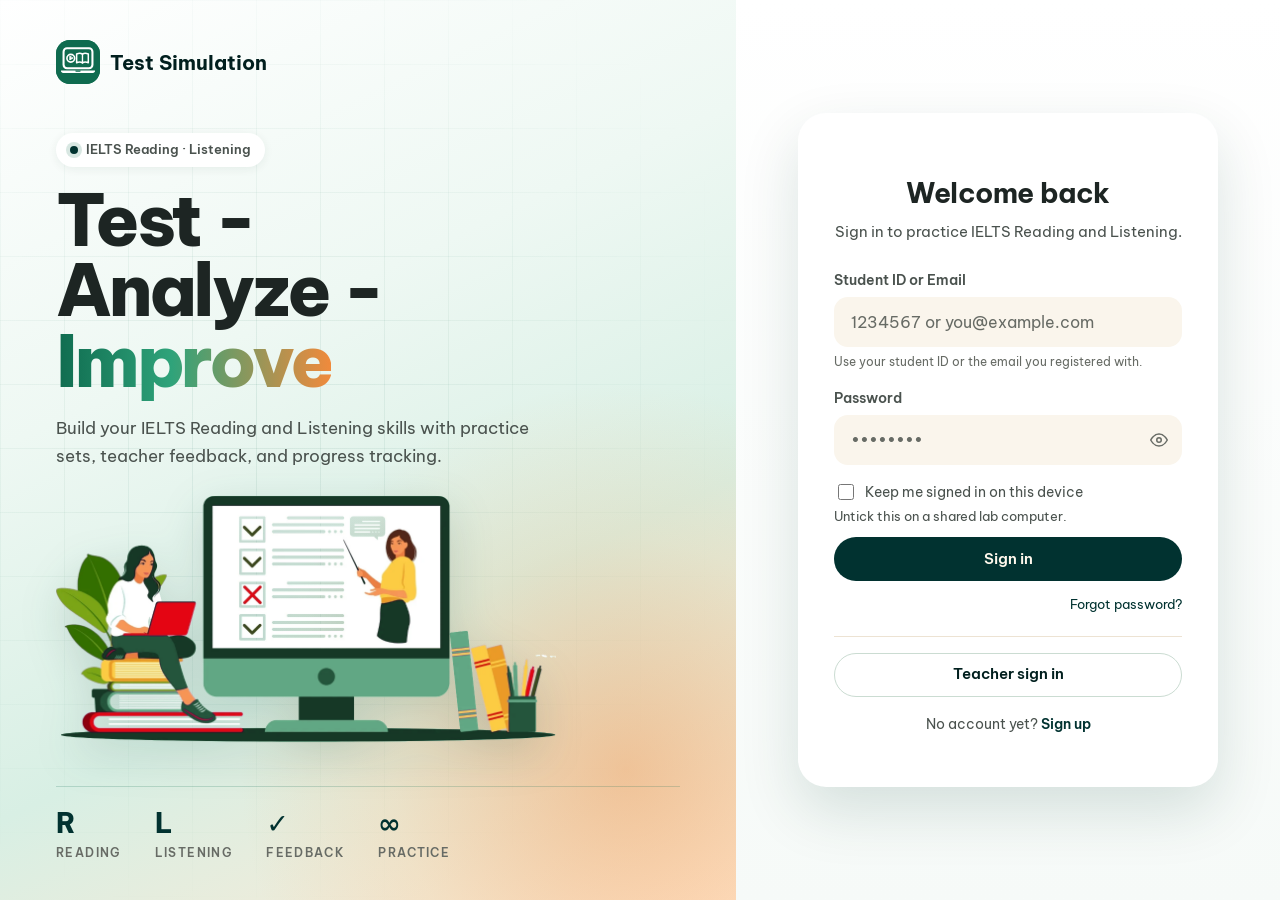
==== ielts.html @ 01abf747 "Assign button on test cards: outlined in the card's button colour Co-Authored-By: Claude Opus 5.5 <n" ====
<!DOCTYPE html>
<html lang="vi"><head><meta charset="UTF-8"><link rel="icon" type="image/svg+xml" href="favicon.svg?v=20261009c"><link rel="apple-touch-icon" href="apple-touch-icon.png?v=20261009c"><meta name="viewport" content="width=device-width,initial-scale=1">
<meta name="theme-color" content="#013230"><title>Test Simulation · IELTS Practice</title><link rel="stylesheet" href="vm-theme.css?v=20261019e">
<style>
#app{min-height:100vh}.ielts-wrap{max-width:1180px;margin:auto}.ielts-hero{background:linear-gradient(120deg,var(--vm-sand-2),var(--vm-primary-lt));color:var(--vm-ink);padding:24px;border-radius:var(--vm-r);margin-bottom:18px}.ielts-hero h2{margin:0 0 6px;font-family:var(--vm-font-display)}.ielts-hero p{margin:0;color:var(--vm-ink-2)}.il-grid{display:grid;grid-template-columns:repeat(auto-fill,minmax(250px,1fr));gap:14px}.il-card,.il-panel{background:var(--vm-surface);border:1px solid var(--vm-border-2);border-radius:var(--vm-r);padding:18px;box-shadow:var(--vm-shadow-sm)}.il-card h3{margin:5px 0;font-family:var(--vm-font-display)}.il-meta{font-size:.78rem;color:var(--vm-ink-3);margin:6px 0 12px}.il-toolbar{display:flex;gap:8px;flex-wrap:wrap;align-items:center;margin-bottom:14px}.il-practice{display:grid;grid-template-columns:minmax(300px,1fr) minmax(300px,1fr);gap:16px}.il-passage{white-space:pre-wrap;line-height:1.85;max-height:68vh;overflow:auto}.il-q{border-bottom:1px solid var(--vm-border-2);padding:12px 0}.il-q label{display:block;font-weight:650;margin-bottom:7px}.il-q input,.il-q select{width:100%}.il-badge{display:inline-block;border-radius:99px;padding:3px 9px;background:var(--vm-primary-lt);color:var(--vm-primary-dk);font-size:.7rem;font-weight:700}.il-tabs{display:flex;gap:8px;flex-wrap:wrap;margin:12px 0}.il-empty{padding:35px;text-align:center;color:var(--vm-ink-3)}.il-editor{display:grid;grid-template-columns:1fr 1fr;gap:10px}.il-editor textarea{min-height:130px;font-size:.92rem}.il-section-editor{margin:14px 0;padding:14px;border:1px solid var(--vm-border-2);border-radius:16px;background:var(--vm-surface)}.il-section-grid{display:grid;grid-template-columns:1fr 1fr;gap:12px}.il-section-grid.three{grid-template-columns:1fr 1fr 1fr}.il-section-grid textarea{width:100%;min-height:230px;resize:vertical;white-space:pre-wrap}.il-answer-key{margin-top:20px;padding-top:16px;border-top:3px solid var(--vm-primary-lt)}.il-ai-output{white-space:pre-wrap;line-height:1.7}.il-settings{max-width:720px;margin:18px auto}.il-settings label{display:block;margin:12px 0 5px;font-weight:650}.il-chart{width:100%;height:220px;border:1px solid var(--vm-border-2);border-radius:10px;background:var(--vm-surface);margin-top:10px}.il-note{font-size:.78rem;color:var(--vm-ink-3)}.il-error{color:var(--vm-danger);font-size:.84rem}.il-row{display:flex;gap:8px;align-items:center;flex-wrap:wrap}
@media(max-width:720px){.il-practice,.il-editor,.il-section-grid,.il-section-grid.three{grid-template-columns:1fr}.il-passage{max-height:40vh}}
.ielts-wrap{max-width:none}.ielts-wrap.wide{max-width:1500px}.ielts-hero{border:1px solid var(--vm-border-2);border-radius:24px;padding:30px 34px}.il-card,.il-panel{border-radius:20px}.il-card{transition:transform .16s,box-shadow .16s}.il-card:hover{transform:translateY(-3px);box-shadow:var(--vm-shadow)}
.il-spacer{flex:1}.il-sticky{position:sticky;top:0;z-index:15;background:var(--vm-bg,#fffaf5);padding:8px 0;margin:0 0 8px}.il-title{font-family:var(--vm-font-display)}
.il-tabs{display:flex;gap:8px;flex-wrap:wrap;margin:10px 0}.il-tab{display:flex;flex-direction:column;align-items:flex-start;gap:2px;border:1.5px solid var(--vm-border-2);background:var(--vm-surface);border-radius:14px;padding:9px 16px;font-weight:700;cursor:pointer;font-family:inherit;color:var(--vm-ink)}.il-tab small{font-weight:500;color:var(--vm-ink-3);font-size:.72rem}.il-tab.active{background:var(--vm-primary);border-color:var(--vm-primary);color:#fff}.il-tab.active small{color:var(--il-alt)}.il-tab-add{border-style:dashed;font-weight:600;justify-content:center}.il-tab:disabled{opacity:.45;cursor:not-allowed}
.il-split{display:grid;grid-template-columns:1fr 1fr;gap:16px;align-items:start}.il-split.three{grid-template-columns:1fr 1.15fr 1fr}.il-pane{max-height:calc(100vh - 230px);min-height:260px;overflow:auto}.il-pane h3{margin-top:0;position:sticky;top:-18px;background:var(--vm-surface);padding:6px 0;z-index:1}.il-text{white-space:pre-wrap;line-height:1.85}.il-bigarea{min-height:52vh;width:100%;resize:vertical}
.il-lock{padding:30px 16px;text-align:center;color:var(--vm-ink-3);border:1.5px dashed var(--vm-border-2);border-radius:14px}.il-audio{position:sticky;top:58px;z-index:14;padding:10px 14px;margin-bottom:10px}
.il-q{border-bottom:1px solid var(--vm-border-2);padding:12px 0}.il-qhead{display:flex;align-items:center;gap:8px;margin-bottom:6px;flex-wrap:wrap}.il-qnum{display:inline-grid;place-items:center;min-width:28px;height:28px;padding:0 6px;border-radius:99px;background:var(--vm-primary-lt);color:var(--vm-primary-dk);font-weight:800;font-size:.82rem}.il-qprompt{white-space:pre-wrap;line-height:1.6;margin-bottom:8px;font-weight:600}.il-opts{display:grid;gap:6px}.il-opt{display:flex;gap:8px;align-items:flex-start;padding:7px 10px;border:1px solid var(--vm-border-2);border-radius:10px;cursor:pointer}.il-opt:hover{background:var(--vm-surface-2)}.il-opt input{margin-top:4px;width:auto}
.il-mark{margin-left:auto;font-size:.78rem;font-weight:700}.il-mark.ok{color:#18794e}.il-mark.bad{color:var(--vm-danger)}.il-row-bad td{background:rgba(220,60,40,.07)}.il-nav{margin:14px 0}
.il-banner{display:flex;gap:28px;flex-wrap:wrap;align-items:center;margin-bottom:12px}.il-banner>div{min-width:90px}.il-banner strong{font-size:1.25rem}.il-big{font-size:2.4rem;font-weight:800;color:var(--vm-primary);line-height:1}
.il-insight-grid{display:grid;grid-template-columns:1fr 1fr;gap:20px}.il-bar{display:grid;grid-template-columns:minmax(120px,1.2fr) 2fr auto;gap:8px;align-items:center;margin:6px 0;font-size:.84rem}.il-bar>div{height:8px;background:var(--vm-surface-2,#eee);border-radius:99px;overflow:hidden}.il-bar i{display:block;height:100%;background:var(--vm-primary)}.il-notes{margin:12px 0 0;padding-left:18px;line-height:1.7}
.il-qedit{border:1px solid var(--vm-border-2);border-radius:14px;padding:10px;margin:10px 0;display:grid;gap:6px}.il-qedit textarea{width:100%}.il-bulk{margin-top:10px}.il-arow{display:grid;grid-template-columns:34px 1fr minmax(160px,.7fr);gap:10px;align-items:center;margin:8px 0}.il-ahead{margin:16px 0 4px}.il-answer-key{margin-top:22px;padding-top:16px;border-top:3px solid var(--vm-primary-lt)}.il-choose{display:grid;grid-template-columns:repeat(auto-fit,minmax(260px,1fr));gap:16px}.il-choose button{text-align:left;padding:26px;border:1.5px solid var(--vm-border-2);border-radius:22px;background:var(--vm-surface);cursor:pointer;font-family:inherit;color:var(--vm-ink);transition:transform .16s,box-shadow .16s}.il-choose button:hover{transform:translateY(-3px);box-shadow:var(--vm-shadow)}.il-choose h3{margin:8px 0 4px;font-family:var(--vm-font-display)}.il-choose .em{font-size:2rem}
@media(max-width:980px){.il-split,.il-split.three,.il-insight-grid{grid-template-columns:1fr}.il-pane{max-height:none}.il-arow{grid-template-columns:30px 1fr}.il-arow input{grid-column:1/-1}.il-audio{top:52px}}

.ielts-hero{background:linear-gradient(115deg,var(--il-a) 0%,var(--il-a2) 56%,var(--il-b) 100%)!important;color:#fff!important;border:none!important;box-shadow:0 10px 28px rgba(10,63,48,.28)}.ielts-hero h2,.ielts-hero p{color:#fff!important}.ielts-hero p{opacity:.92}
.il-sticky{background:#fff!important;border-radius:18px;padding:10px 14px!important;box-shadow:0 6px 20px rgba(10,63,48,.14)}
.il-lib{background-image:linear-gradient(90deg,var(--il-a),var(--il-b));background-size:100% 5px;background-repeat:no-repeat;background-color:#fff;padding-top:22px}.il-lib-head{display:flex;justify-content:space-between;gap:8px;align-items:flex-start}.il-lib h3{margin:0}.il-grid-lib{grid-template-columns:repeat(auto-fill,minmax(300px,1fr))}
.il-chips{display:flex;gap:8px;flex-wrap:wrap;margin-top:10px}.il-chip-wrap{display:inline-flex;align-items:stretch}.il-chip{display:flex;flex-direction:column;align-items:flex-start;gap:1px;border:1.5px solid var(--il-a);background:var(--il-asoft);color:var(--il-adk);border-radius:12px;padding:7px 12px;font-weight:700;font-family:inherit;cursor:pointer;font-size:.84rem}.il-chip small{font-weight:500;color:var(--vm-ink-2);font-size:.7rem}.il-chip:hover{background:var(--il-a);color:#fff}.il-chip:hover small{color:var(--il-alt)}.il-chip-wrap .il-chip{border-radius:12px 0 0 12px}.il-chip-edit{border:1.5px solid var(--il-a);border-left:none;background:#fff;color:var(--il-a);border-radius:0 12px 12px 0;padding:0 9px;cursor:pointer;font-size:.9rem}.il-chip-edit:hover{background:var(--il-blt);color:var(--il-bdk);border-color:var(--il-b)}.il-chip-empty{border:1.5px dashed var(--il-b);background:var(--il-blt);color:var(--il-bdk)}.il-chip-empty:hover{background:var(--il-b);color:#fff}.il-chip-empty:hover small{color:#fff}
.il-badge-reading{background:var(--il-alt);color:var(--il-adk)}.il-badge-listening{background:var(--il-blt);color:var(--il-bdk)}.il-badge-warn{background:#C23A2E!important;color:#fff!important}
.il-status{display:inline-block;border-radius:99px;padding:3px 11px;font-size:.72rem;font-weight:800;background:var(--vm-surface-2);color:var(--vm-ink-2)}.il-status-open{background:#DDF3E4;color:#17703A}.il-status-upcoming{background:var(--il-alt);color:var(--il-adk)}.il-status-closed{background:#EEE;color:#666}.il-status-done{background:var(--il-blt);color:var(--il-bdk)}
.il-meta-grid{display:grid;grid-template-columns:repeat(4,1fr);gap:12px}.il-dialog{margin-top:16px}.il-actions{white-space:nowrap}.il-actions .vm-btn{margin-right:4px}.il-students{max-height:200px;overflow:auto;border:1px solid var(--vm-border-2);border-radius:12px;padding:8px}
.il-instr{font-weight:700;white-space:pre-wrap;line-height:1.65;background:linear-gradient(120deg,var(--il-asoft),var(--il-blt));border-left:4px solid var(--il-a);border-radius:12px;padding:10px 14px;margin:14px 0 4px;font-size:.9rem}
.il-detected{margin-top:10px}.il-ans-list{display:grid;gap:4px}.il-aprompt{font-size:.88rem;display:flex;gap:8px;align-items:center;flex-wrap:wrap}.il-typesel{border:1px solid var(--vm-border);border-radius:8px;padding:2px 6px;font-size:.72rem;background:#fff;color:var(--vm-ink-2)}
.il-choose .em svg{width:44px;height:44px}.il-choose button{border:none!important;color:#fff!important;box-shadow:0 10px 26px rgba(10,63,48,.2)}#pickReading h3,#pickListening h3{color:#fff!important}
#pickReading{background:linear-gradient(135deg,var(--il-a),var(--il-a2))!important}#pickListening{background:linear-gradient(135deg,var(--il-b),var(--il-b2))!important}.il-choose .il-note{color:rgba(255,255,255,.92)!important}
@media(max-width:980px){.il-meta-grid{grid-template-columns:1fr 1fr}}

/* ── IELTS-style exam screen ── */
body.exam-mode .vm-side,body.exam-mode .vm-topbar,body.exam-mode .vm-menu-btn{display:none!important}
body.exam-mode .vm-shell{display:block;padding:0}body.exam-mode .vm-main{display:block}body.exam-mode .vm-content{padding:0;max-width:none}
.exam{position:fixed;inset:0;display:flex;flex-direction:column;background:var(--vm-bg);z-index:50}
.exam-top{display:flex;align-items:center;gap:14px;padding:10px 18px;background:linear-gradient(100deg,var(--il-adk),var(--il-a) 60%,var(--il-a));color:#fff;flex:0 0 auto}
.exam-title{font-weight:800;font-size:1rem;letter-spacing:.01em}.exam-clock{background:rgba(255,255,255,.16);padding:4px 12px;border-radius:99px;font-weight:700;font-variant-numeric:tabular-nums}.exam-clock.warn{background:#C23A2E}
.exam-prog{font-size:.8rem;opacity:.9}.exam-tag{background:var(--il-b);color:#FFF8EC;padding:3px 10px;border-radius:99px;font-weight:800;font-size:.72rem}
.exam-btn{background:rgba(255,255,255,.14);color:#fff;border:1px solid rgba(255,255,255,.35);border-radius:10px;padding:7px 14px;font-weight:700;font-family:inherit;cursor:pointer;font-size:.85rem}.exam-btn:hover:not(:disabled){background:rgba(255,255,255,.28)}.exam-btn:disabled{opacity:.4;cursor:default}
.exam-audio{background:#fff;border-bottom:1px solid var(--vm-border);padding:8px 18px;display:flex;align-items:center;gap:12px;flex:0 0 auto}.exam-audio audio{flex:1;max-width:560px;height:38px}.exam-audio-add{display:flex;gap:8px;align-items:center;flex-wrap:wrap;font-size:.85rem}.exam-audio-add .vm-input{width:240px;padding:6px 10px}.exam-audio .exam-btn,.exam-audio-add .exam-btn{background:var(--il-a);border-color:var(--il-a)}
.exam-part{background:#fff;border-bottom:1px solid var(--vm-border);padding:10px 20px;display:flex;gap:12px;align-items:baseline;flex:0 0 auto}.exam-part b{font-size:1.05rem;color:var(--il-adk)}.exam-part span{color:var(--vm-ink-2);font-size:.9rem}
.exam-split{flex:1 1 auto;display:grid;grid-template-columns:1fr 1fr;min-height:0}.exam-split.single{grid-template-columns:minmax(0,860px);justify-content:center}
.exam-pane{background:#fff;overflow:auto;padding:18px 26px 40px;border-right:1px solid var(--vm-border);font-size:1.02rem}.exam-split.single .exam-pane{border-right:none}.exam-pane+.exam-pane{background:#FBFDFC}
.pane-h{margin:0 0 12px;font-size:1.05rem;color:var(--il-adk);position:sticky;top:-18px;background:inherit;padding:6px 0;z-index:1}
.en-toggle{display:none}
.en-cnt{display:none;margin-left:6px;font-weight:700;color:var(--vm-ink-2)}
.exam .il-text{line-height:1.95;font-size:1.04rem}.exam .il-q{border-bottom:1px dashed var(--vm-border)}.exam .il-instr{margin-top:20px}
.exam-bottom{flex:0 0 auto;display:flex;align-items:center;gap:14px;padding:8px 14px;background:#fff;border-top:2px solid var(--il-a);flex-wrap:wrap}
.en-parts{display:flex;gap:10px;flex-wrap:wrap;flex:1}.en-part{display:flex;align-items:center;gap:6px;padding:4px 8px;border:1.5px solid transparent;border-radius:12px}.en-part.cur{border-color:var(--il-a);background:var(--il-asoft)}
.en-label{border:none;background:none;font-weight:800;color:var(--il-adk);cursor:pointer;font-family:inherit;font-size:.82rem}.en-nums{display:flex;gap:3px;flex-wrap:wrap}
.en-n{min-width:26px;height:26px;border-radius:6px;border:1px solid var(--vm-border);background:#fff;font-size:.74rem;font-weight:700;color:var(--vm-ink-2);cursor:pointer;font-family:inherit}.en-n.done{background:var(--il-a);border-color:var(--il-a);color:#fff}.en-n:hover{outline:2px solid var(--il-b)}
.en-actions{display:flex;gap:8px;align-items:center}.en-actions .exam-btn{background:#fff;color:var(--il-adk);border-color:var(--vm-border)}.exam-submit{background:linear-gradient(135deg,var(--il-b),var(--il-b2));border:none;color:#FFF8EC;font-weight:800;border-radius:10px;padding:9px 18px;cursor:pointer;font-family:inherit}.exam-submit:disabled{opacity:.5}
.hl-bar{position:fixed;z-index:200;display:none;gap:4px;background:var(--vm-ink);padding:5px;border-radius:12px;box-shadow:0 8px 24px rgba(0,0,0,.3)}.hl-bar button{border:none;border-radius:8px;min-width:30px;height:28px;font-weight:800;cursor:pointer;font-family:inherit;font-size:.8rem}.hl-y{background:#FFF176}.hl-g{background:#A5F3B6}.hl-p{background:#FFC2DD}.hl-x{background:#fff;color:var(--vm-ink);padding:0 10px}
mark.hl{border-radius:3px;padding:0 1px;color:inherit}mark.hl-yellow{background:#FFF176}mark.hl-green{background:#A5F3B6}mark.hl-pink{background:#FFC2DD}
.il-split.two{grid-template-columns:1fr 1fr}
@media(max-width:900px){.exam-split{grid-template-columns:1fr;grid-template-rows:1fr 1fr}.exam-pane{border-right:none;border-bottom:2px solid var(--vm-border)}.exam-top{flex-wrap:wrap}.exam-split.single{grid-template-rows:1fr}}
/* ── Glance ── */
.il-seg{display:inline-flex;background:#fff;border:1.5px solid var(--vm-border);border-radius:99px;padding:3px}.il-seg button{border:none;background:none;padding:6px 16px;border-radius:99px;font-weight:700;color:var(--vm-ink-2);cursor:pointer;font-family:inherit;font-size:.85rem}.il-seg button.on{background:linear-gradient(135deg,var(--il-a),var(--il-a2));color:#fff}
.gl-panel{margin-bottom:14px}.gl-chip{display:inline-block;border:1.5px solid;border-radius:99px;padding:1px 9px;margin:2px 4px 2px 0;font-size:.76rem;white-space:nowrap}.gl-tt td,.gl-tt th{white-space:nowrap}.gl-acc{min-width:170px}.gl-bar1{display:grid;grid-template-columns:1fr auto;margin:0}.gl-bt{min-width:220px}.hs-sum{display:grid;grid-template-columns:repeat(auto-fit,minmax(150px,1fr));gap:12px;margin:6px 0 14px}.hs-sum .gl-card{padding:10px 14px}.hs-th{cursor:pointer;user-select:none}.hs-th:hover{text-decoration:underline}.rc-grid{display:grid;grid-template-columns:repeat(auto-fit,minmax(240px,1fr));gap:12px;margin-bottom:14px}.gl-cards{display:grid;grid-template-columns:repeat(auto-fit,minmax(220px,1fr));gap:12px;margin:6px 0 14px}.gl-card{border:1px solid var(--vm-border);border-top:5px solid;border-radius:14px;padding:12px 16px;background:#fff}.gl-card-h{font-weight:800;color:var(--vm-ink-2);font-size:.85rem}.gl-big{font-size:2rem;font-weight:800;color:var(--vm-ink);line-height:1.2}
.gl-legend{display:flex;gap:14px;align-items:center;flex-wrap:wrap;margin-bottom:6px}.gl-leg{display:inline-flex;gap:6px;align-items:center;border:1.5px solid var(--vm-border);background:#fff;border-radius:99px;padding:4px 12px;font-weight:700;cursor:pointer;font-family:inherit;color:var(--vm-ink)}.gl-leg i{width:12px;height:12px;border-radius:50%;display:inline-block}.gl-leg.off{opacity:.4;text-decoration:line-through}
.gl-lbl{font-size:11.5px;font-weight:800;pointer-events:none;paint-order:stroke;stroke:#fff;stroke-width:3.5px;stroke-linejoin:round}.rs-bar{display:grid;grid-template-columns:1fr auto;gap:10px;align-items:center;min-width:170px}.rs-track{position:relative;height:10px;background:#EEE8F3;border-radius:99px}.rs-track i{display:block;height:100%;border-radius:99px}.rs-track u{position:absolute;top:-4px;bottom:-4px;width:2px;background:#3E3A4A;opacity:.75;text-decoration:none}.rs-tab tbody tr{cursor:pointer}.rs-heat td,.rs-heat th{text-align:center;white-space:nowrap;padding:8px 10px}.rs-heat .rs-sticky{position:sticky;left:0;background:#fff;text-align:left;z-index:1}.rs-heat a{color:inherit;text-decoration:none}.rs-heat a:hover{text-decoration:underline}.rs-hc{cursor:pointer;font-weight:700;border-radius:6px}.rs-hc.rs-empty{color:#B5B0BE;cursor:default;font-weight:400}.rs-few{opacity:.55}.rs-key{display:inline-block;padding:0 8px;border-radius:99px;font-weight:700;font-size:.75rem;margin:0 2px}.rs-key.g{background:rgba(30,138,94,.2);color:#146B47}.rs-key.a{background:rgba(240,138,60,.22);color:#9A4F10}.rs-key.r{background:rgba(194,58,46,.2);color:#9B2A20}.rk-list{display:grid;grid-template-columns:repeat(auto-fill,minmax(280px,1fr));gap:10px 18px}.rk-item{padding:10px 2px 4px;border-bottom:1px solid var(--vm-border)}.rk-top{display:flex;justify-content:space-between;gap:10px;flex-wrap:wrap;align-items:baseline}.rk-item .rk-track{margin:10px 9px 8px}.rk-track{position:relative;height:10px;border-radius:99px;margin-top:8px;background:linear-gradient(90deg,#F2D9D5,#F7E7C9 50%,#CFEBDD)}.rk-track i{display:none}.rk-track b{position:absolute;top:-4px;width:18px;height:18px;margin-left:-9px;border-radius:50%;background:#fff;border:3px solid #013230;box-shadow:0 2px 6px rgba(10,63,48,.3)}.gl-area{animation:glFade .7s ease both}.gl-line{filter:drop-shadow(0 5px 6px rgba(10,63,48,.16))}@keyframes glFade{from{opacity:0}to{opacity:1}}#glType{max-width:100%}.gl-chart-wrap{position:relative}.gl-chart{width:100%;height:auto;max-height:340px}.gl-pt{cursor:pointer}.gl-pt:hover{stroke-width:5}.gl-tip{display:none;position:absolute;background:linear-gradient(145deg,#25372f,#151f1b);border:1px solid rgba(255,255,255,.16);box-shadow:0 8px 24px rgba(13,31,25,.24);color:#fff;font-size:.78rem;line-height:1.45;white-space:pre-line;padding:9px 12px;border-radius:10px;width:max-content;max-width:min(320px,calc(100% - 16px));pointer-events:none;z-index:5}
.il-dot{display:inline-block;width:10px;height:10px;border-radius:50%;margin-right:6px}
.rs-student-toggle{border:0;background:none;padding:0;color:var(--vm-ink);font:inherit;font-weight:800;text-align:left;cursor:pointer}.rs-student-toggle:hover{text-decoration:underline;color:var(--il-a)}.rs-child-row>td{background:#F8FBF9;padding:12px 16px}.rs-child-row table{background:#fff;min-width:650px}
.il-glance-grid{display:grid;grid-template-columns:minmax(260px,.8fr) 2fr;gap:14px;margin-bottom:14px;align-items:start}@media(max-width:980px){.il-glance-grid{grid-template-columns:1fr}}
.il-feed{display:grid;gap:10px;max-height:420px;overflow:auto}.il-feed-row{display:flex;gap:10px;align-items:flex-start;font-size:.88rem}.il-feed-row>div{flex:1}.il-feed-t{white-space:nowrap}.il-feed-ic{width:26px;height:26px;border-radius:50%;display:grid;place-items:center;font-weight:800;color:#fff;flex:0 0 auto}.il-feed-ic.ok{background:#2E9E5B}.il-feed-ic.new{background:var(--il-b)}.il-sect-h{margin:18px 0 8px}
/* ── Editor frames ── */
.ed-row{margin:18px 0}.ed-row-h{display:flex;align-items:center;gap:12px;margin-bottom:8px}.ed-row-h h3{margin:0;font-size:1.15rem}
.ed-grid{display:grid;gap:12px;align-items:stretch}.ed-3{grid-template-columns:1fr 1fr 1fr}.ed-4{grid-template-columns:1.2fr .9fr 1fr 1fr}
.ed-frame{display:flex;flex-direction:column;gap:8px;min-width:0;padding:14px}.ed-frame h4{margin:0;display:flex;align-items:center;gap:8px;font-size:.98rem}.ed-n{display:inline-grid;place-items:center;width:24px;height:24px;border-radius:50%;background:linear-gradient(135deg,var(--il-a),var(--il-b));color:#fff;font-size:.78rem}
.ed-area{min-height:380px;width:100%;resize:vertical;font-size:.9rem}.ed-frame .il-ans-list{max-height:420px;overflow:auto}
@media(max-width:1100px){.ed-3,.ed-4{grid-template-columns:1fr 1fr}}@media(max-width:700px){.ed-3,.ed-4{grid-template-columns:1fr}}

/* ═════ Emerald & Amber: IELTS pages ═════ */
.il-panel,.il-card,.gl-card{position:relative;background:linear-gradient(180deg,#fff 0%,#F8FBF9 100%);border:1px solid rgba(255,255,255,.9)!important;box-shadow:var(--vm-glass)!important}
.il-panel::before,.il-card::before{content:'';position:absolute;inset:0;border-radius:inherit;background:linear-gradient(118deg,rgba(255,255,255,.7) 0%,rgba(255,255,255,0) 34%);pointer-events:none;z-index:0}
.il-panel>*,.il-card>*{position:relative;z-index:1}
.ielts-hero{position:relative;overflow:hidden;background:linear-gradient(135deg,transparent 0 72%,var(--il-b) 72.2%,var(--il-b2) 100%),linear-gradient(135deg,var(--il-adk) 0%,var(--il-a) 62%,var(--il-a2) 100%)!important;border:none!important;border-radius:38px 14px 38px 14px!important;color:#fff!important;box-shadow:0 28px 46px -22px rgba(10,63,48,.55),inset 0 1px 0 rgba(255,255,255,.35)!important;padding:30px 36px}
.ielts-hero::after{content:'';position:absolute;left:-10%;top:-60%;width:60%;height:160%;background:linear-gradient(105deg,rgba(255,255,255,.22),rgba(255,255,255,0) 60%);transform:rotate(8deg);pointer-events:none}
.ielts-hero h2,.ielts-hero p{color:#fff!important;position:relative;z-index:1}.ielts-hero p{opacity:.93}
.il-sticky{background:linear-gradient(180deg,#fff,#F4F8F5)!important;border-radius:18px;box-shadow:var(--vm-glass)!important}
.il-lib{border-top:none!important;background-image:linear-gradient(90deg,var(--il-a),var(--il-a2));background-size:100% 6px;background-repeat:no-repeat;background-color:#fff;padding-top:24px}
.il-lib-listening{background-image:linear-gradient(90deg,var(--il-b),var(--il-b2))}
.il-chip{background:linear-gradient(180deg,#fff,var(--il-asoft));border-color:var(--il-a);color:var(--il-adk)}
.il-chip-listening{border-color:var(--il-b);background:linear-gradient(180deg,#fff,var(--il-blt));color:var(--il-bdk)}
.il-chip:hover{background:linear-gradient(160deg,var(--il-a2),var(--il-a));color:#fff}.il-chip-listening:hover{background:linear-gradient(160deg,var(--il-b2),var(--il-b));color:#3A1D00}
.il-badge-reading{background:var(--il-alt);color:var(--il-adk)}.il-badge-listening{background:var(--il-blt);color:var(--il-bdk)}
.il-seg button.on{background:linear-gradient(180deg,rgba(255,255,255,.3),rgba(255,255,255,0) 52%),linear-gradient(160deg,var(--il-a2),var(--il-a));box-shadow:0 6px 12px -4px rgba(10,63,48,.45)}
.gl-card{border-top-width:6px!important}
/* exam screen follows the skill colour */
.exam{background:linear-gradient(180deg,var(--il-asoft),#fff 40%)}
.exam-top{background:linear-gradient(180deg,rgba(255,255,255,.14),rgba(255,255,255,0) 50%),linear-gradient(100deg,var(--il-adk),var(--il-a) 70%,var(--il-a2))!important;box-shadow:0 10px 24px -10px rgba(10,63,48,.55)}
.exam-part{background:linear-gradient(90deg,var(--il-alt),#fff 70%)}
.exam-pane{box-shadow:inset -10px 0 14px -14px rgba(10,63,48,.35)}
.exam-bottom{border-top:3px solid var(--il-a);box-shadow:0 -10px 24px -14px rgba(10,63,48,.4)}
.en-n.done{background:linear-gradient(160deg,var(--il-a2),var(--il-a));border-color:var(--il-a)}
.exam-submit{background:linear-gradient(180deg,rgba(255,255,255,.3),rgba(255,255,255,0) 52%),linear-gradient(160deg,var(--il-a2),var(--il-a) 60%,var(--il-adk))!important;color:#fff!important;box-shadow:0 10px 18px -6px rgba(10,63,48,.5),inset 0 1px 0 rgba(255,255,255,.5)}
body.skill-listening .exam-submit{box-shadow:0 10px 18px -6px rgba(169,80,14,.55),inset 0 1px 0 rgba(255,255,255,.5)}
.il-instr{background:linear-gradient(120deg,var(--il-asoft),var(--il-blt))}
body.skill-reading .il-instr,body.skill-listening .il-instr{background:linear-gradient(120deg,var(--il-asoft),#fff)}
.il-qnum{background:linear-gradient(135deg,var(--il-a2),var(--il-a));color:#fff;box-shadow:0 4px 8px -3px rgba(10,63,48,.5)}
.ed-n{background:linear-gradient(135deg,var(--il-a),var(--il-b))}
.il-bar i{background:linear-gradient(90deg,var(--il-a2),var(--il-a))}
.il-choose button{box-shadow:0 26px 40px -20px rgba(10,63,48,.55)!important}
#pickReading{background:linear-gradient(135deg,var(--il-adk),var(--il-a) 60%,var(--il-a2))!important}
#pickListening{background:linear-gradient(135deg,#B65A12,#FF6A1F 60%,#FF9457)!important}

.il-warn{background:linear-gradient(120deg,var(--il-blt),#fff);border:1px solid var(--il-b);border-left:6px solid var(--il-b);border-radius:14px;padding:12px 16px;margin:0 0 12px;font-size:.9rem;line-height:1.55;color:var(--vm-ink)}.il-warn-soft{background:linear-gradient(120deg,var(--il-asoft),#fff);border-color:var(--il-a)}
.il-chip-pending:disabled{opacity:.85;cursor:not-allowed}
.il-tocheck{border-left:6px solid var(--il-b)}.il-count{display:inline-grid;place-items:center;min-width:22px;height:22px;padding:0 6px;border-radius:99px;background:var(--il-b);color:#3A1D00;font-size:.75rem;font-weight:800;margin-left:6px}
.il-check-row{display:flex;gap:12px;align-items:center;justify-content:space-between;flex-wrap:wrap;padding:9px 0;border-top:1px solid var(--vm-border)}
.vm-nav{position:relative}.vm-nav-badge{position:absolute;top:2px;right:6px;margin:0;min-width:18px;height:18px;border-radius:9px;padding:0 5px;font-size:.66rem;display:grid;place-items:center;background:var(--il-b);color:#3A1D00;font-weight:800;box-shadow:0 3px 6px rgba(196,106,28,.45)}
.ed-imgs{margin:0 0 8px}.ed-thumbs{display:flex;gap:8px;flex-wrap:wrap;margin-top:6px}.ed-thumb{position:relative;display:inline-block}.ed-thumb2{display:inline-flex;flex-direction:column;gap:4px;align-items:flex-start}.ed-imgbar{display:flex;gap:4px;align-items:center}.ed-imgsz{width:auto;min-width:78px;padding:3px 6px;font-size:.78rem}.ed-thumb img{max-height:84px;border-radius:8px;border:1px solid var(--vm-border);display:block}.ed-x{position:absolute;top:-6px;right:-6px;width:20px;height:20px;border-radius:50%;border:none;background:#C23A2E;color:#fff;cursor:pointer;font-size:.8rem;line-height:1}.il-img{max-width:100%;height:auto;border-radius:10px;margin:6px 0 12px;border:1px solid var(--vm-border)}

/* question layouts */
.il-group{margin:6px 0 20px}.il-qt{width:100%;border-collapse:collapse;border:none;margin:4px 0}.il-qt td{border:none;padding:8px 6px;vertical-align:middle}.il-qt tr:nth-child(odd) td{background:rgba(10,63,48,.035)}.il-qt .qn{width:44px;text-align:center}.il-qt .qt{line-height:1.5;padding-right:14px}.il-qt .qa{width:150px}.mg .il-qt .qa{width:76px}.il-qt .qt{min-width:120px}.il-qt .qm{width:34px;text-align:center}
.il-ans{width:100%;padding:8px 10px}.mt-in{max-width:90px;text-align:center;font-weight:700;text-transform:uppercase}.il-sel{width:100%;padding:8px 10px}.il-sel-fixed{min-width:150px}
.il-mk{display:inline-grid;place-items:center;width:22px;height:22px;border-radius:50%;font-weight:800;font-size:.8rem;color:#fff}.il-mk.ok{background:#013230}.il-mk.bad{background:#C23A2E}
.il-ans.ok,.gap-in.ok,.il-sel.ok{border-color:#013230!important;background:#E6F6EC!important}.il-ans.bad,.gap-in.bad,.il-sel.bad{border-color:#C23A2E!important;background:#FDECEA!important}
.mg{display:block}.mg-two{display:grid;grid-template-columns:minmax(0,1.25fr) minmax(190px,1fr);gap:16px;align-items:start}.mg-opts{background:linear-gradient(180deg,#fff,var(--il-asoft));border:1px solid var(--vm-border);border-radius:14px;padding:12px 14px;position:sticky;top:8px}.mg-title{font-weight:800;color:var(--il-adk);margin-bottom:8px}.mg-opt{display:flex;gap:10px;padding:5px 0;font-size:.9rem;line-height:1.4;border-top:1px dashed var(--vm-border)}.mg-opt b{min-width:20px;color:var(--il-a)}.mg-hint{margin:4px 0}
@media(max-width:1100px){.mg-two{grid-template-columns:1fr}.mg-opts{position:static}}
.il-gapbox{background:linear-gradient(180deg,#fff,var(--il-asoft));border:1px solid var(--vm-border);border-radius:14px;padding:14px 16px}.il-gaptext{white-space:pre-wrap;line-height:2.3}.gap-wrap{display:inline-flex;align-items:center;gap:4px;vertical-align:middle;margin:0 2px}.gap-n{display:inline-grid;place-items:center;min-width:22px;height:22px;border-radius:50%;background:var(--il-a);color:#fff;font-size:.72rem}.gap-in{width:150px;padding:4px 8px;border-radius:8px;border:1.5px solid var(--il-a)}.gap-sel{min-width:130px;padding:4px 8px}
.lab-grid{display:grid;grid-template-columns:repeat(auto-fill,minmax(150px,1fr));gap:10px;margin:8px 0}.lab-cell{display:flex;align-items:center;gap:8px;background:#fff;border:1px solid var(--vm-border);border-radius:12px;padding:6px 8px}.lab-in{width:100%;padding:6px 8px}
.il-opts-ro{display:grid;gap:4px;margin:6px 0 10px}.il-opt-ro{display:flex;gap:10px;padding:6px 10px;border:1px solid var(--vm-border);border-radius:10px;background:#fff}.il-opt-ro b{min-width:18px;color:var(--il-a)}.il-multi{display:flex;gap:10px;flex-wrap:wrap}.il-multi-c{display:flex;align-items:center;gap:8px}
.il-busy{position:fixed;inset:0;z-index:400;background:rgba(10,63,48,.42);display:grid;place-items:center}.il-busy-card{background:#fff;border-radius:20px;padding:26px 34px;text-align:center;box-shadow:0 30px 60px -20px rgba(0,0,0,.5);max-width:340px}.il-busy-card b{display:block;margin-top:12px;color:var(--il-adk)}.il-spinner{width:44px;height:44px;border-radius:50%;border:5px solid var(--il-alt);border-top-color:var(--il-a);margin:0 auto;animation:ilspin .8s linear infinite}@keyframes ilspin{to{transform:rotate(360deg)}}

.il-nt-wrap{overflow-x:auto;margin:8px 0}.il-nt{border-collapse:collapse;width:100%;background:#fff}.il-nt th,.il-nt td{border:1px solid var(--vm-border);padding:8px 10px;vertical-align:top;line-height:1.7;text-align:left;white-space:normal}.il-nt th{background:var(--il-asoft);font-weight:800}
.il-gaptext .il-nt-wrap{white-space:normal}
.il-ans,.gap-in,.il-sel,.lab-in,.il-qt select,.gap-sel{background:#fff!important;border:2px solid var(--il-a)!important;box-shadow:0 2px 0 rgba(10,63,48,.12),inset 0 1px 3px rgba(10,63,48,.1)!important;color:var(--vm-ink)}
.il-ans:focus,.gap-in:focus,.il-sel:focus,.lab-in:focus{outline:none;box-shadow:0 0 0 4px color-mix(in srgb,var(--il-a) 28%,transparent)!important;border-color:var(--il-adk)!important}
.mt-in{min-width:64px;height:40px;font-size:1.05rem}
.il-qt tr:nth-child(odd) td{background:rgba(10,63,48,.06)}
.il-ans.ok,.gap-in.ok,.il-sel.ok{border-color:#013230!important;background:#E6F6EC!important}.il-ans.bad,.gap-in.bad,.il-sel.bad{border-color:#C23A2E!important;background:#FDECEA!important}
.ed-title{flex:1;min-width:220px;max-width:520px;font-weight:600}
/* task type page */
.ty-sect{margin:18px 0 6px;display:flex;align-items:center;gap:10px}.ty-sect h2{margin:0;font-family:var(--vm-font-display);font-size:1.25rem}
.ty-card .ty-desc{font-size:.84rem;color:var(--vm-ink-2);line-height:1.5;margin:6px 0 10px;min-height:2.6em}.ty-card.ty-off{opacity:.62}
.hl-b{background:#9AD7FF}.hl-o{background:#FFC58A}mark.hl-blue{background:#9AD7FF}mark.hl-orange{background:#FFC58A}

/* page banner: compact, smooth emerald → orange gradient */
.ielts-wrap .ielts-hero{position:relative;overflow:hidden;isolation:isolate;border:none!important;border-radius:22px!important;padding:22px 30px 22px 30px!important;margin-bottom:18px!important;color:#fff!important;
 background:linear-gradient(105deg,#011F1E 0%,#013230 45%,#1FA77A 100%)!important;
 box-shadow:0 14px 30px -14px rgba(10,63,48,.55),inset 0 1px 0 rgba(255,255,255,.28)!important;min-height:0}
.ielts-wrap .ielts-hero::before{content:'';position:absolute;inset:0;z-index:-1;pointer-events:none;
 background-image:linear-gradient(rgba(255,255,255,.05) 1px,transparent 1px),linear-gradient(90deg,rgba(255,255,255,.05) 1px,transparent 1px);background-size:36px 36px;
 -webkit-mask-image:linear-gradient(90deg,transparent 5%,#000 55%,transparent 90%);mask-image:linear-gradient(90deg,transparent 5%,#000 55%,transparent 90%)}
.ielts-wrap .ielts-hero::after{content:'';position:absolute;z-index:-1;pointer-events:none;width:230px;height:230px;right:-48px;top:-96px;left:auto;transform:none;border-radius:50%;
 background:linear-gradient(140deg,#FFC48A 0%,#FF6A1F 100%);box-shadow:-120px 118px 0 -62px rgba(255,255,255,.14)}
 background:radial-gradient(circle,rgba(255,255,255,.34) 0%,rgba(255,214,170,.22) 40%,transparent 70%)}
.ielts-wrap .ielts-hero h2{margin:0 0 4px!important;font-size:clamp(1.25rem,2.4vw,1.65rem);font-weight:800;letter-spacing:-.02em;line-height:1.2}
.ielts-wrap .ielts-hero p{margin:0!important;font-size:.95rem;line-height:1.5;max-width:68ch;opacity:.94}
@media(max-width:600px){.ielts-wrap .ielts-hero{padding:18px 20px!important;border-radius:18px!important}}

/* bold instructions and passage / part titles */
.il-instr,.il-gaptext .gt-instr{font-weight:700}
.gt-instr{display:block;font-weight:700;color:var(--il-adk);line-height:1.6}

.fd-chips,.bk-tabs{display:flex;gap:6px;flex-wrap:wrap;margin:4px 0 12px}.bk-tab{border:1.5px solid var(--vm-border);background:#fff;border-radius:999px;padding:6px 14px;font-weight:800;font-size:.86rem;cursor:pointer;color:var(--il-adk);font-family:inherit}.bk-tab.on{background:var(--il-a);border-color:var(--il-a);color:#fff}.bk-n{opacity:.7;font-weight:700;font-size:.72rem;margin-left:3px}.fd-tab{border-radius:12px}
.tk-bookhead{grid-column:1/-1;font-weight:900;font-size:1.05rem;color:var(--il-adk);margin:10px 0 0;padding-bottom:4px;border-bottom:2px solid var(--il-alt)}
.tk-listening{--il-a:#FF6A1F;--il-a2:#FF9457;--il-adk:#B8470C;--il-alt:#FFE6D6;--il-asoft:#FFF6EC}.tk-reading{--il-a:#013230;--il-a2:#0D5550;--il-adk:#011F1E;--il-alt:#E2ECE8;--il-asoft:#EEF7F2}
.sc-modal{position:fixed;inset:0;z-index:90;background:rgba(0,0,0,.55);display:grid;place-items:center;padding:14px}.sc-card{background:#fff;color:var(--vm-ink);border-radius:18px;width:min(860px,100%);max-height:92vh;display:flex;flex-direction:column;box-shadow:0 30px 60px -20px rgba(0,0,0,.5)}.sc-head{display:flex;align-items:center;gap:10px;padding:14px 18px;border-bottom:1px solid var(--vm-border)}.sc-head h3{margin:0;font-size:1.05rem;flex:1;color:var(--il-adk)}.sc-body{overflow:auto;padding:16px 22px 26px;line-height:1.85;font-size:1.02rem}.sc-body p{margin:0 0 .9em}
.tk-grid{display:grid;grid-template-columns:repeat(auto-fill,minmax(210px,1fr));gap:12px}.tk{background:#fff;border:1px solid var(--vm-border);border-radius:16px;padding:12px 14px;display:flex;flex-direction:column;gap:9px;box-shadow:0 8px 20px -14px rgba(10,63,48,.35)}.tk-head{display:flex;justify-content:space-between;align-items:center}.tk-head b{font-size:1.04rem;color:var(--il-adk)}.tk-n{font-size:.72rem;font-weight:800;background:var(--il-asoft);color:var(--il-adk);border-radius:99px;padding:2px 9px}.tk-chips{display:flex;gap:6px;flex-wrap:wrap}.tk .il-chip{padding:5px 11px;min-width:42px;font-size:.82rem;font-weight:800}.tk .il-chip small{display:none}.tk-act{display:flex;gap:6px;flex-wrap:wrap;margin-top:auto;align-items:center}
.gap-n,.il-qnum{box-sizing:border-box;flex:none;line-height:1!important;display:inline-flex!important;align-items:center;justify-content:center;font-weight:800;font-variant-numeric:tabular-nums}.gap-n{min-width:26px;height:26px;padding:0 7px;border-radius:99px;font-size:.8rem;white-space:nowrap;margin-right:2px}   /* same size and exact centring for every question number */
.fd-sect{margin:0 0 22px}.fd-head{display:flex;align-items:center;gap:12px;margin:14px 0 8px}.fd-head h3{margin:0;font-size:1.05rem;color:var(--il-adk)}
.sk-banner{display:inline-flex;align-items:center;gap:10px;padding:7px 22px 7px 16px;border-radius:999px;background:linear-gradient(135deg,var(--il-a2),var(--il-a));color:#fff;font-size:1.45rem;font-weight:900;letter-spacing:.02em;box-shadow:0 10px 20px -10px var(--il-adk)}.sk-banner .sk-ic{display:inline-grid;place-items:center;width:30px;height:30px}.sk-banner .sk-ic svg{width:26px;height:26px;stroke:#fff;color:#fff}
@media(max-width:700px){.sk-banner{font-size:1.15rem;padding:5px 16px 5px 12px}}
.st-tabs{display:flex;gap:6px;flex-wrap:wrap;margin:6px 0 16px}.st-tab{border:1.5px solid var(--vm-border);background:#fff;color:var(--il-adk);border-radius:12px;padding:9px 16px;font-weight:800;font-family:inherit;cursor:pointer;font-size:.9rem}.st-tab.on{background:var(--il-a);border-color:var(--il-a);color:#fff}
.fd-card{cursor:pointer}.fd-card h3{margin:0 0 4px}
.exam .il-qnum,.exam .gap-n{cursor:pointer}.exam .il-qnum.fl,.exam .gap-n.fl{background:#D93025!important;color:#fff!important;box-shadow:0 0 0 3px rgba(217,48,37,.28)}
.en-n.flag,body.exam-dark .en-n.flag,body.exam-hc .en-n.flag{background:#D93025!important;border-color:#B3261E!important;color:#fff!important}
.flag-pop{position:fixed;z-index:60;display:flex;align-items:center;gap:2px;border-radius:999px;padding:3px 4px 3px 4px;background:#D93025;box-shadow:0 8px 20px -6px rgba(0,0,0,.4)}.flag-pop button{border:none;background:none;color:#fff;font-weight:700;font-size:.84rem;font-family:inherit;cursor:pointer;padding:6px 10px;border-radius:999px}.flag-pop .fp-x{padding:4px 9px;font-size:1.1rem;line-height:1;opacity:.85}.flag-pop button:hover{background:rgba(255,255,255,.18)}
.bl{display:flex;gap:.55em;margin:.14em 0;align-items:flex-start}.bl .bm{flex:none;width:.9em;text-align:center}.bl .bm.bd::before{content:"";display:block;width:.32em;height:.32em;border-radius:50%;background:currentColor;opacity:.75;margin:.66em auto 0}.cl{margin:.14em 0}.lv1{margin-left:1.5em}.lv2{margin-left:3em}.lv3{margin-left:4.5em}.lv4{margin-left:6em}
.ed-fmt{display:flex;gap:6px;align-items:center;flex-wrap:wrap;margin:6px 0}.ed-fmt .vm-btn{min-width:38px}
.gt-title{display:block;font-weight:800;font-size:1.12em;color:var(--vm-ink);margin:6px 0 4px;text-align:center}
.il-text .pt-title{display:block;font-weight:800;font-size:1.22em;line-height:1.35;margin:0 0 10px;color:var(--il-adk)}

/* flat, solid controls (no glass) */
:root{--vm-glass:0 2px 14px rgba(10,63,48,.08)}
.vm-btn-primary,.exam-submit{background:var(--il-a)!important;color:#fff!important;border:1.5px solid transparent!important;box-shadow:none!important;filter:none}
.vm-btn-primary:hover:not(:disabled),.exam-submit:hover:not(:disabled){background:var(--il-adk)!important;filter:none;transform:none}
.vm-btn-accent{background:var(--il-b)!important;color:#fff!important;border:1.5px solid transparent!important;box-shadow:none!important;filter:none}
.vm-btn-accent:hover:not(:disabled){background:var(--il-bdk)!important;color:#fff!important;filter:none;transform:none}
.vm-btn-ghost{background:#fff!important;color:var(--il-adk)!important;border:1.5px solid #CBDCD2!important;box-shadow:none!important}
.vm-btn-ghost:hover:not(:disabled){background:var(--il-asoft)!important;border-color:var(--il-a)!important;box-shadow:none!important}
.vm-btn-danger{background:var(--vm-danger)!important;color:#fff!important;box-shadow:none!important;border:1.5px solid transparent!important}
.vm-btn:disabled,.vm-btn[disabled]{opacity:.5;box-shadow:none!important}
.vm-nav.active{background:var(--il-a)!important;box-shadow:none!important}
.vm-logo-mark{box-shadow:none!important}
.vm-user{box-shadow:none;border:1px solid var(--vm-border-2)}
.vm-input,.vm-select{background:#fff;box-shadow:none}

.il-panel,.il-card,.gl-card{background:#fff!important;border:1px solid var(--vm-border-2)!important;box-shadow:0 2px 14px rgba(10,63,48,.07)!important}
.il-sticky{background:#fff!important;box-shadow:0 2px 14px rgba(10,63,48,.08)!important}
.il-chip{background:var(--il-asoft)!important}
.il-seg button.on{background:var(--il-a)!important;box-shadow:none!important}
.ty-card h3{font-size:1.2rem;font-weight:800;letter-spacing:-.01em;color:var(--il-adk);line-height:1.25;margin:0}
.ty-card .ty-desc{margin:8px 0 14px;color:var(--vm-ink-2)}
.ty-card.ty-off h3{color:var(--vm-ink-3)}

/* countdown colours */
.exam-clock.w15{background:#E0A800!important;color:#3A2600!important}
.exam-clock.w10{background:#FF6A1F!important;color:#fff!important}
.exam-clock.w5{background:#C23A2E!important;color:#fff!important;animation:clockPulse 1s ease-in-out infinite}
@keyframes clockPulse{50%{box-shadow:0 0 0 6px rgba(194,58,46,.35)}}
@media (prefers-reduced-motion:reduce){.exam-clock.w5{animation:none}}
/* choose-N tick boxes */
.il-opts-check .il-opt{display:flex;gap:12px;align-items:flex-start;padding:10px 12px;border:1.5px solid var(--vm-border);border-radius:12px;margin:8px 0;background:#fff}
.il-opts-check .il-opt:hover{border-color:var(--il-a)}
.il-opts-check input[type=checkbox]{width:22px;height:22px;margin-top:1px;border-radius:5px}
.il-opts .il-opt input[type=radio]{width:22px;height:22px}
.il-multi-marks{display:flex;gap:14px;margin-top:6px;align-items:center}
.ai-h{margin:14px 0 4px;font-size:1.02rem;font-weight:800;color:var(--il-adk)}
.ai-l{margin:3px 0;line-height:1.55}.ai-bad{font-weight:700;color:#A5281E}

/* reading comfort: zoom + display modes */
.exam-tools{display:flex;align-items:center;gap:6px}
.exam-tools .exam-btn{padding:5px 10px;min-height:36px;font-weight:800}
.exam-zval{min-width:46px;text-align:center;font-weight:700;font-size:.82rem}
.exam-pane{zoom:var(--z,1)}
/* dark */
body.exam-dark{color-scheme:dark;--vm-ink:#E6EFE9;--vm-ink-2:#C9D9CF;--vm-ink-3:#A5BBAE;--vm-border:#2E4338;--vm-border-2:#26382F;--vm-surface:#15211B;--vm-surface-2:#1B2B23;--il-asoft:#1B2B23;--il-blt:#2B2216;--il-alt:#1F3328}
body.exam-dark .exam{background:#0E1713!important}
body.exam-dark .exam-pane,body.exam-dark .exam-pane+.exam-pane{background:#14201A!important;color:#E6EFE9}
body.exam-dark .exam-part,body.exam-dark .exam-audio,body.exam-dark .exam-bottom{background:#101B16!important;color:#E6EFE9;border-color:#2E4338}
body.exam-dark .exam-part b,body.exam-dark .pane-h,body.exam-dark .il-qnum+*{color:#9ADBBE}
body.exam-dark .pane-h{background:#14201A}
body.exam-dark .il-instr{background:#1F3328!important;color:#B8E8D0}body.exam-dark .gt-instr{color:#B8E8D0}
body.exam-dark .gt-title,body.exam-dark .pt-title{color:#FFD9B0}
body.exam-dark .il-gapbox,body.exam-dark .il-group,body.exam-dark .il-qt tr,body.exam-dark .il-nt,body.exam-dark .il-nt th,body.exam-dark .il-nt td{background:#1A2922!important;color:#E6EFE9}
body.exam-dark .il-qt tr:nth-child(even){background:#17241E!important}
body.exam-dark .il-opts-check .il-opt,body.exam-dark .il-opt{background:#1A2922!important;color:#E6EFE9}
body.exam-dark .il-ans,body.exam-dark .gap-in,body.exam-dark .il-sel,body.exam-dark .lab-in,body.exam-dark .il-qt select,body.exam-dark .gap-sel,body.exam-dark .vm-input,body.exam-dark .vm-select{background:#0C1511!important;color:#F2F8F4!important;border-color:var(--il-a2)!important}
body.exam-dark .en-n{background:#1A2922;color:#E6EFE9;border-color:#3A5446}
body.exam-dark .en-part.cur{background:#1F3328}
body.exam-dark .exam-btn{background:rgba(255,255,255,.1)}
body.exam-dark .en-actions .exam-btn,body.exam-dark .en-label{background:#1A2922;color:#E6EFE9;border-color:#3A5446}
body.exam-dark mark.hl{color:#101010}
body.exam-dark .il-note{color:#A5BBAE}
/* high contrast */
body.exam-hc{--vm-ink:#000;--vm-ink-2:#000;--vm-ink-3:#1A1A1A;--vm-border:#000;--vm-border-2:#000;--il-asoft:#fff;--il-blt:#fff;--il-alt:#fff}
body.exam-hc .exam{background:#fff!important}
body.exam-hc .exam-top{background:#000!important;color:#fff;border-bottom:3px solid #fff}
body.exam-hc .exam-pane,body.exam-hc .exam-pane+.exam-pane,body.exam-hc .exam-part,body.exam-hc .exam-audio,body.exam-hc .exam-bottom{background:#fff!important;color:#000;border-color:#000!important}
body.exam-hc .exam-bottom{border-top:4px solid #000}
body.exam-hc .exam-part b,body.exam-hc .pane-h,body.exam-hc .il-instr,body.exam-hc .gt-instr,body.exam-hc .gt-title,body.exam-hc .pt-title{color:#000}
body.exam-hc .il-instr{background:#fff!important;border:2px solid #000;border-left-width:8px}
body.exam-hc .il-gapbox,body.exam-hc .il-group,body.exam-hc .il-nt,body.exam-hc .il-nt th,body.exam-hc .il-nt td{background:#fff!important;color:#000;border-color:#000!important}
body.exam-hc .il-qt tr:nth-child(even){background:#EDEDED!important}
body.exam-hc .il-opt,body.exam-hc .il-opts-check .il-opt{background:#fff!important;color:#000;border:2px solid #000!important}
body.exam-hc .il-ans,body.exam-hc .gap-in,body.exam-hc .il-sel,body.exam-hc .lab-in,body.exam-hc .il-qt select,body.exam-hc .gap-sel,body.exam-hc .vm-input,body.exam-hc .vm-select{background:#fff!important;color:#000!important;border:3px solid #000!important;box-shadow:none!important}
body.exam-hc .il-qnum,body.exam-hc .gap-n{background:#000!important;color:#fff!important}
body.exam-hc .en-n{background:#fff;color:#000;border:2px solid #000}
body.exam-hc .en-n.done{background:#000!important;color:#fff!important;border-color:#000}
body.exam-hc .exam-btn{background:#000;color:#fff;border:2px solid #fff}
body.exam-hc .exam-clock{background:#fff!important;color:#000!important;border:2px solid #000}
body.exam-hc .exam-submit,body.exam-hc .exam-bottom .exam-btn{background:#000!important;color:#fff!important;border:2px solid #000!important}
body.exam-hc mark.hl{background:#FFEB3B!important;color:#000!important;outline:1px solid #000}
body.exam-hc .exam :focus-visible{outline:4px solid #0050FF!important;outline-offset:2px}
@media (max-width:900px){.exam-tools .exam-zval{display:none}}

/* list of words box under summary / notes */
.il-wordbank{margin:18px 0 6px;padding:14px 16px;border:2px solid var(--il-a);border-radius:16px;background:var(--il-asoft)}
.wb-title{font-weight:800;color:var(--il-adk);margin-bottom:10px;letter-spacing:.02em}
.wb-grid{display:grid;grid-template-columns:repeat(auto-fill,minmax(220px,1fr));gap:8px 12px}
.wb-item{display:flex;gap:10px;align-items:center;background:#fff;border:1.5px solid var(--vm-border);border-radius:12px;padding:8px 10px;line-height:1.35}
.wb-item b{flex:0 0 auto;display:grid;place-items:center;width:28px;height:28px;border-radius:50%;background:var(--il-a);color:#fff;font-size:.85rem}
body.exam-dark .wb-item{background:#1A2922!important;color:#E6EFE9}body.exam-dark .il-wordbank{background:#16241D}
body.exam-hc .il-wordbank{background:#fff;border-color:#000}body.exam-hc .wb-item{border:2px solid #000;background:#fff!important}body.exam-hc .wb-item b{background:#000}

/* roomier exam panes */
.exam-split{grid-template-columns:minmax(0,.9fr) minmax(0,1.1fr)}
.exam-split.single{grid-template-columns:minmax(0,1280px)}
.exam-pane{padding:18px 22px 40px}
.il-fig{margin:12px 0;text-align:center}.il-img{max-width:min(100%,560px);height:auto;border-radius:10px;border:1px solid var(--vm-border);cursor:zoom-in}.il-fig .il-img{max-width:min(100%,560px)}
.img-lb{position:fixed;inset:0;z-index:80;background:rgba(0,0,0,.78);display:grid;place-items:center;padding:20px;cursor:zoom-out}.img-lb img{max-width:96vw;max-height:94vh;border-radius:10px;background:#fff}
@media(max-width:900px){.exam-split{grid-template-columns:1fr}}
/* Reading exam: drag the bar between passage and questions to resize them */
.exam-split.has-gutter{grid-template-columns:minmax(0,var(--lw,45%)) 10px minmax(0,1fr)}
.ex-gutter{cursor:col-resize;background:var(--vm-border);position:relative;touch-action:none;outline:none}
.ex-gutter::after{content:"";position:absolute;top:50%;left:50%;width:4px;height:44px;margin:-22px 0 0 -2px;border-radius:4px;background:#9AA8A1}
.ex-gutter:hover,.ex-gutter:focus-visible,.ex-gutter.on{background:var(--il-a,#013230)}.ex-gutter:hover::after,.ex-gutter:focus-visible::after,.ex-gutter.on::after{background:#fff}
body.ex-dragging{cursor:col-resize;user-select:none}
.ex-key{display:inline-block;width:max-content;max-width:100%;align-self:flex-start;margin:2px 6px;padding:1px 8px;border-radius:8px;background:#FFF4CC;border:1px solid #E9C46A;color:#6B4E00;font-size:.85rem;font-weight:700;white-space:nowrap}.ex-key.none{background:#F3F3F3;border-color:#ccc;color:#777;font-weight:600}
@media(max-width:900px){.exam-split.has-gutter{grid-template-columns:1fr}.ex-gutter{display:none}}
/* Phones: compact chrome so the passage / audio and the questions get the room */
/* one row: only the passage on screen lists its question numbers; the others shrink to "Passage 2 0/13" (as in the computer-delivered IELTS) */
@media(min-width:701px){.en-parts{flex-wrap:nowrap;min-width:0;overflow-x:auto}.en-part{flex:none}.en-part:not(.cur) .en-nums{display:none}.en-part:not(.cur) .en-cnt{display:inline}.en-part:not(.cur){border-color:var(--vm-border);background:#fff}.en-part.cur .en-nums{flex-wrap:nowrap}.exam-bottom{flex-wrap:nowrap}}
@media(min-width:701px) and (max-width:1100px){.exam-bottom{gap:6px;padding:6px 8px}.en-parts{gap:4px}.en-part{padding:3px 6px;gap:4px}.en-label{font-size:.76rem}.en-nums{gap:2px}.en-n{min-width:21px;height:24px;padding:0 1px;font-size:.68rem;border-radius:5px}.en-actions{gap:4px}.en-actions .exam-btn{padding:4px 12px;font-size:.9rem}.en-tx{display:none}.exam-submit{padding:7px 12px}}
@media(max-width:700px){
 .exam-top{padding:5px 8px;gap:6px;flex-wrap:nowrap;overflow-x:auto;scrollbar-width:none}.exam-top::-webkit-scrollbar{display:none}
 .exam-top>*{flex:none}.exam-title,.exam-prog,.exam-tag,#fsb,.exam-tools .exam-zval{display:none!important}
 .exam-btn{padding:3px 9px;font-size:.76rem;min-height:30px;border-radius:8px}.exam-tools{gap:4px}.exam-tools .exam-btn{min-height:30px;padding:2px 8px}
 .exam-clock{padding:3px 9px;font-size:.84rem}
 .exam-part{padding:3px 12px;gap:8px}.exam-part b{font-size:.92rem}.exam-part span{display:none}
 .exam-audio{padding:3px 8px;gap:6px}.exam-audio audio{height:32px;max-width:none}.exam-audio .exam-audio-n{display:none}
 .exam-pane{padding:10px 12px 22px;font-size:.97rem}.pane-h{top:-10px;margin:0 0 6px;padding:2px 0;font-size:.95rem}
 .exam .il-text{line-height:1.75;font-size:1rem}
 .exam-bottom{padding:3px 6px;gap:6px;flex-wrap:wrap;border-top-width:2px;box-shadow:none;align-items:center}
 .en-toggle{display:inline-flex;align-items:center;gap:6px;flex:1;min-width:0;border:1.5px solid var(--il-a);background:var(--il-asoft);color:var(--il-adk);border-radius:9px;padding:3px 10px;min-height:28px;font:700 .76rem inherit;font-family:inherit;cursor:pointer;white-space:nowrap}
 .exam-bottom:not(.open) .en-parts{display:none}
 .exam-bottom.open .en-parts{order:-1;width:100%;flex:none;flex-wrap:wrap;overflow:auto;max-height:36vh;gap:6px}
 .exam-bottom.open .en-part{flex:1 1 100%;padding:3px 6px;gap:6px;border-radius:9px}
 .en-label{font-size:.74rem;white-space:nowrap}.en-nums{flex-wrap:wrap;gap:3px}.en-n{min-width:26px;height:26px;font-size:.7rem;border-radius:5px}
 .en-actions{flex:none;gap:4px}.en-actions .exam-btn{padding:2px 8px;min-height:28px;font-size:.74rem}.exam-submit{padding:5px 10px;font-size:.74rem;border-radius:8px}
}


.gap-letter{min-width:78px;font-weight:800;text-align:center}

/* flow-chart: steps centred, arrows between them */
.flow-line{text-align:center;margin:8px 0;line-height:2.3;white-space:normal}
.flow-arrow{text-align:center;font-size:2rem;line-height:1;margin:0;color:var(--il-a);font-weight:300}
.flow-line .gap-wrap{justify-content:center}

/* compact list of words, like the printed paper */
.il-wordbank{margin:14px 0 8px;padding:12px 18px;border:1.5px solid var(--vm-border);border-radius:10px;background:#fff}
.wb-grid{display:grid;grid-template-columns:repeat(auto-fit,minmax(200px,1fr));gap:8px 24px}
.wb-item{display:flex;gap:10px;align-items:baseline;background:none!important;border:none!important;padding:2px 0;border-radius:0;line-height:1.4;font-size:.98rem}
.wb-item b{display:inline;flex:0 0 1.2em;width:auto;height:auto;border-radius:0;background:none!important;color:inherit!important;font-size:1rem;font-weight:800}
@media(min-width:760px){.wb-grid{grid-template-columns:repeat(3,minmax(0,1fr))}}
body.exam-dark .il-wordbank{background:#16241D!important;border-color:#2E4338}
body.exam-hc .il-wordbank{border:2px solid #000}

/* ───────── Pastel colour system + sliding pill rows ───────── */
:root{--pc-pink:#F5C9C9;--pc-peach:#FADFBE;--pc-lav:#DAD2FB;--pc-mint:#C2EFDA;--pc-blue:#B1C8F2;--pc-purple:#CDAAF2;--pc-rose:#F0ABCB;--pc-sand:#F1D8B0}
body:not(.exam-mode){background:linear-gradient(180deg,#FDF9F5 0%,#F7EFE7 100%)!important}
body:not(.exam-mode) .il-grid-lib .il-card,body:not(.exam-mode) .gl-card,body:not(.exam-mode) .il-tab{border:none!important;border-radius:24px!important;box-shadow:none!important}
body:not(.exam-mode) .il-grid-lib .il-card:nth-child(6n+1),body:not(.exam-mode) .gl-cards .gl-card:nth-child(6n+1),.rc-grid .gl-card:nth-child(6n+1),.hs-sum .gl-card:nth-child(6n+1){background:var(--pc-pink)!important}
body:not(.exam-mode) .il-grid-lib .il-card:nth-child(6n+2),body:not(.exam-mode) .gl-cards .gl-card:nth-child(6n+2),.rc-grid .gl-card:nth-child(6n+2),.hs-sum .gl-card:nth-child(6n+2){background:var(--pc-peach)!important}
body:not(.exam-mode) .il-grid-lib .il-card:nth-child(6n+3),body:not(.exam-mode) .gl-cards .gl-card:nth-child(6n+3),.rc-grid .gl-card:nth-child(6n+3),.hs-sum .gl-card:nth-child(6n+3){background:var(--pc-lav)!important}
body:not(.exam-mode) .il-grid-lib .il-card:nth-child(6n+4),body:not(.exam-mode) .gl-cards .gl-card:nth-child(6n+4),.rc-grid .gl-card:nth-child(6n+4),.hs-sum .gl-card:nth-child(6n+4){background:var(--pc-mint)!important}
body:not(.exam-mode) .il-grid-lib .il-card:nth-child(6n+5),body:not(.exam-mode) .gl-cards .gl-card:nth-child(6n+5),.rc-grid .gl-card:nth-child(6n+5),.hs-sum .gl-card:nth-child(6n+5){background:var(--pc-blue)!important}
body:not(.exam-mode) .il-grid-lib .il-card:nth-child(6n+6),body:not(.exam-mode) .gl-cards .gl-card:nth-child(6n+6),.rc-grid .gl-card:nth-child(6n+6),.hs-sum .gl-card:nth-child(6n+6){background:var(--pc-rose)!important}
body:not(.exam-mode) .gl-cards .gl-card[style*="border-top-color"]{border-top:none!important}
body:not(.exam-mode) .il-panel{border-radius:26px!important;border:none!important;box-shadow:0 1px 0 rgba(120,90,60,.06),0 12px 30px -18px rgba(120,90,60,.25)!important}
body:not(.exam-mode) .gl-big{font-size:2rem;letter-spacing:-.02em}
body:not(.exam-mode) .il-grid-lib .il-card .il-badge{background:rgba(255,255,255,.7)!important;color:var(--vm-ink,#173)!important}
/* sliding pill rows (tabs, segmented switches) */
.il-seg,.il-tabs{display:flex!important;flex-wrap:nowrap!important;max-width:100%;overflow-x:auto;overflow-y:hidden;scrollbar-width:none;-webkit-overflow-scrolling:touch;scroll-snap-type:x proximity;padding-right:26px;-webkit-mask-image:linear-gradient(90deg,#000 calc(100% - 30px),transparent);mask-image:linear-gradient(90deg,#000 calc(100% - 30px),transparent)}
.il-seg::-webkit-scrollbar,.il-tabs::-webkit-scrollbar{display:none}
.il-seg{width:max-content}.il-seg button,.il-tab{flex:0 0 auto;scroll-snap-align:start;white-space:nowrap}
body:not(.exam-mode) .il-seg{background:rgba(255,255,255,.75);border:none;box-shadow:0 8px 20px -14px rgba(120,90,60,.45)}
body:not(.exam-mode) .il-tab{background:#fff!important;box-shadow:0 8px 20px -16px rgba(120,90,60,.5)!important;border-radius:99px!important;padding:10px 20px}
body:not(.exam-mode) .il-tab:hover{background:var(--pc-peach)!important}
body:not(.exam-mode) .il-tab.on,body:not(.exam-mode) .il-tab.active{background:var(--il-a,#013230)!important;color:#fff!important}
.il-toolbar{flex-wrap:wrap}.il-toolbar .il-seg{flex:0 1 auto}

/* ───────── Header: floating dock with a scooped centre island; slides away on scroll down ───────── */
body:not(.exam-mode) .vm-topbar{position:sticky;top:8px;z-index:60;display:grid!important;grid-template-columns:1fr auto 1fr;align-items:center;gap:0;margin:8px 8px 6px!important;padding:12px 16px 14px!important;border-radius:30px;border:none!important;background:linear-gradient(100deg,#E4E6EE,#EFE9F4 55%,#F6E8E4)!important;box-shadow:0 18px 36px -24px rgba(70,55,40,.55),inset 0 0 0 1.5px rgba(255,255,255,.7);transition:transform .3s ease,opacity .3s;overflow:visible}
body.skill-reading:not(.exam-mode) .vm-topbar{background:linear-gradient(100deg,#BFEBD6,#D9F3E6 55%,#E9F8F0)!important}
body.skill-listening:not(.exam-mode) .vm-topbar{background:linear-gradient(100deg,#FFD9A8,#FFE8C9 55%,#FFF2E0)!important}
body:not(.exam-mode) .vm-topbar.tb-hide{transform:translateY(-140%);opacity:0}
.tb-l{display:flex;align-items:center;gap:10px}.tb-r{display:flex;justify-content:flex-end}
.tb-pill{display:inline-flex;align-items:center;gap:10px;background:#fff;border-radius:99px;padding:13px 26px 13px 20px;font-weight:700;font-size:.92rem;color:#2c3a35;box-shadow:0 8px 18px -14px rgba(70,55,40,.5)}
.tb-pill i{width:11px;height:11px;border-radius:50%;background:#9AA7A1;display:inline-block}
body.skill-reading .tb-pill i{background:#1F9D6B}body.skill-listening .tb-pill i{background:#FF6A1F}
.tb-c{position:relative;background:#fff;border-radius:0 0 28px 28px;padding:12px 34px 12px;margin:-12px 30px -14px;text-align:center;min-width:220px;max-width:46vw}
.tb-c::before,.tb-c::after{content:"";position:absolute;top:0;width:30px;height:30px}
.tb-c::before{left:-30px;background:radial-gradient(circle at 0 100%,transparent 30px,#fff 30.5px)}
.tb-c::after{right:-30px;background:radial-gradient(circle at 100% 100%,transparent 30px,#fff 30.5px)}
.tb-c .vm-eyebrow{font-size:.72rem!important;letter-spacing:.14em!important;text-transform:uppercase!important;color:#7a8780!important}
.tb-c .vm-page-title{font-size:1.3rem!important;margin:2px 0 0!important;white-space:nowrap;overflow:hidden;text-overflow:ellipsis}
body.skill-reading .tb-c .vm-page-title{color:#0A5A3F}body.skill-listening .tb-c .vm-page-title{color:#B25410}
body:not(.exam-mode) .vm-topbar .vm-topbar-right{margin-left:0}
body:not(.exam-mode) .vm-topbar .vm-user{box-shadow:0 8px 18px -14px rgba(70,55,40,.5)}
body:not(.exam-mode) .vm-top-logout{background:#fff;border-radius:50%}
@media(max-width:760px){body:not(.exam-mode) .vm-topbar{grid-template-columns:auto 1fr auto;padding:10px!important}.tb-pill{padding:9px 14px;font-size:.8rem}.tb-c{margin:-10px 14px -12px;padding:10px 16px;min-width:0;max-width:none}.tb-c::before,.tb-c::after{display:none}.tb-c .vm-eyebrow{display:none}.tb-r .vm-user>div:last-child{display:none}}
/* glass + editorial touches */
body:not(.exam-mode) .il-panel{background:rgba(255,255,255,.78)!important;-webkit-backdrop-filter:blur(10px);backdrop-filter:blur(10px)}
.ielts-hero h2{font-weight:300!important;font-size:2.3rem!important;letter-spacing:-.025em}.ielts-hero p{letter-spacing:.01em}
.il-sect-h{letter-spacing:.14em;text-transform:uppercase;font-size:.74rem!important;color:#7a8780}
/* one typeface everywhere: no serif fallbacks, form controls and tables inherit it */
body,button,input,select,textarea,table,th,td,label,h1,h2,h3,h4,p,a,li,span,div{font-family:'Be Vietnam Pro',system-ui,-apple-system,'Segoe UI',Roboto,Arial,sans-serif}

/* ───────── Sliding tab thumb + calmer page banner ───────── */
.st-tabs,.il-seg{position:relative}
.st-tabs{flex-wrap:nowrap!important;overflow-x:auto;overflow-y:hidden;scrollbar-width:none;max-width:100%;padding:4px 26px 8px 4px;-webkit-mask-image:linear-gradient(90deg,#000 calc(100% - 30px),transparent);mask-image:linear-gradient(90deg,#000 calc(100% - 30px),transparent)}
.st-tabs::-webkit-scrollbar{display:none}
.st-tab{flex:0 0 auto;white-space:nowrap;position:relative;z-index:1;border-radius:99px!important;padding:10px 22px!important;transition:color .25s}
.il-seg button{position:relative;z-index:1;transition:color .25s}
.sl-thumb{position:absolute;z-index:0;left:0;top:0;width:0;height:0;border-radius:99px;pointer-events:none;background:linear-gradient(160deg,var(--il-a2,#2FB584),var(--il-a,#013230));box-shadow:0 10px 18px -10px rgba(40,50,40,.55)}
.sl-thumb.go{transition:transform .38s cubic-bezier(.3,.9,.3,1),width .38s cubic-bezier(.3,.9,.3,1),height .38s}
.st-tabs .st-tab.on,.il-seg button.on{background:transparent!important;box-shadow:none!important;color:#fff!important;border-color:transparent!important}
.st-tabs .st-tab:not(.on):hover{background:rgba(255,255,255,.7)}
body:not(.exam-mode) .ielts-wrap .ielts-hero{background:linear-gradient(100deg,#E6E1F5,#F7E8E3)!important;color:#2B3A35!important;box-shadow:none!important;padding:18px 28px!important;border-radius:26px!important;min-height:0!important;border:none!important}
body.skill-reading:not(.exam-mode) .ielts-wrap .ielts-hero{background:linear-gradient(100deg,#C6EDDA,#E7F7EF)!important}
body.skill-listening:not(.exam-mode) .ielts-wrap .ielts-hero{background:linear-gradient(100deg,#FFDDB0,#FFF0DC)!important}
body:not(.exam-mode) .ielts-wrap .ielts-hero::before,body:not(.exam-mode) .ielts-wrap .ielts-hero::after{display:none!important}
body:not(.exam-mode) .ielts-wrap .ielts-hero h2{color:#22342E!important;font-size:1.7rem!important;font-weight:500!important;letter-spacing:-.02em;margin:0 0 4px!important}
body:not(.exam-mode) .ielts-wrap .ielts-hero p{color:#52655D!important;opacity:1!important;margin:0!important}
body.skill-reading:not(.exam-mode) .ielts-wrap .ielts-hero h2{color:#0A5A3F!important}body.skill-listening:not(.exam-mode) .ielts-wrap .ielts-hero h2{color:#9A4A0E!important}

/* header island holds a round arrow button instead of text; arrow-circle buttons */
.tb-c>div{display:none!important}
.tb-c{padding:0!important;min-width:260px!important;height:26px}
.tb-go{display:inline-grid;place-items:center;width:46px;height:46px;border-radius:50%;background:#1d1d1f;color:#fff;font-size:1.25rem;text-decoration:none;transition:transform .2s,background .2s}
.tb-go:hover{transform:rotate(45deg) scale(1.06);background:#000}
body:not(.exam-mode) .il-card .vm-btn-primary,body:not(.exam-mode) .rc-grid~.il-toolbar .vm-btn-primary,body:not(.exam-mode) .il-toolbar a.vm-btn-primary{background:rgba(255,255,255,.9)!important;color:#1d1d1f!important;border:none!important;box-shadow:0 8px 18px -14px rgba(60,50,40,.6)!important;padding:6px 6px 6px 20px!important;display:inline-flex;align-items:center;gap:14px;font-weight:700}
body:not(.exam-mode) .il-card .vm-btn-primary::after,body:not(.exam-mode) .il-toolbar a.vm-btn-primary::after{content:"↗";display:inline-grid;place-items:center;width:34px;height:34px;border-radius:50%;background:#1d1d1f;color:#fff;font-size:1rem;transition:transform .2s}
body:not(.exam-mode) .il-card .vm-btn-primary:hover::after,body:not(.exam-mode) .il-toolbar a.vm-btn-primary:hover::after{transform:rotate(45deg)}

.tb-c{display:none!important}body:not(.exam-mode) .vm-topbar{grid-template-columns:1fr auto!important;padding:12px 16px!important}

/* ───────── Theme: soft teal + pastel course colours on a warm off-white page ───────── */
:root{--pc-pink:#DCF3EA;--pc-peach:#FCE6DB;--pc-lav:#F4E1DC;--pc-mint:#DDE1EE;--pc-blue:#E6E3DF;--pc-rose:#FFF3D1;--pc-purple:#DDE1EE;--pc-sand:#FFF3D1;
 --vm-primary:#013230;--vm-primary-hv:#0FA18C;--vm-primary-dk:#011F1E;--vm-primary-lt:#DDF3EA}
body:not(.skill-reading):not(.skill-listening){--il-a:#013230;--il-a2:#0D5550;--il-adk:#011F1E}
body:not(.exam-mode){background:#FBF8F5!important;background-image:radial-gradient(circle at 0 0,#FBE3D8 0 170px,transparent 171px),radial-gradient(circle at 100% 0,#DDF3EA 0 240px,transparent 241px)!important;background-attachment:fixed!important;background-repeat:no-repeat!important}
body:not(.exam-mode) .vm-topbar{background:#fff!important}
body:not(.exam-mode) .ielts-wrap .ielts-hero{background:linear-gradient(100deg,#DDF3EA,#F1FAF6)!important}
body:not(.exam-mode) .ielts-wrap .ielts-hero h2{color:#0FA18C!important}
body:not(.exam-mode) .ielts-wrap .ielts-hero p{color:#8A8F8C!important}
body.skill-reading:not(.exam-mode) .ielts-wrap .ielts-hero h2{color:#0A5A3F!important}body.skill-listening:not(.exam-mode) .ielts-wrap .ielts-hero h2{color:#9A4A0E!important}
body:not(.exam-mode) .il-grid-lib .il-card h3,body:not(.exam-mode) .gl-card-h{color:#4A4F4C}
body:not(.exam-mode) .il-sect-h{color:#013230}
body:not(.exam-mode) .il-panel{background:#fff!important;-webkit-backdrop-filter:none;backdrop-filter:none}

/* header as tinted glass */
body:not(.exam-mode) .vm-topbar,body.skill-reading:not(.exam-mode) .vm-topbar,body.skill-listening:not(.exam-mode) .vm-topbar{-webkit-backdrop-filter:blur(16px) saturate(1.5);backdrop-filter:blur(16px) saturate(1.5);border:1px solid rgba(255,255,255,.75)!important;box-shadow:0 14px 34px -20px rgba(40,70,60,.45),inset 0 1px 0 rgba(255,255,255,.9),inset 0 -1px 0 rgba(255,255,255,.35)!important}
body:not(.exam-mode) .vm-topbar{background:linear-gradient(115deg,rgba(176,232,216,.55),rgba(214,246,236,.38))!important}
body.skill-reading:not(.exam-mode) .vm-topbar{background:linear-gradient(115deg,rgba(168,230,196,.58),rgba(210,243,224,.38))!important}
body.skill-listening:not(.exam-mode) .vm-topbar{background:linear-gradient(115deg,rgba(255,206,150,.58),rgba(255,230,196,.38))!important}
body:not(.exam-mode) .tb-pill,body:not(.exam-mode) .vm-topbar .vm-user{background:rgba(255,255,255,.62)!important;-webkit-backdrop-filter:blur(8px);backdrop-filter:blur(8px);box-shadow:inset 0 1px 0 rgba(255,255,255,.9),0 6px 14px -10px rgba(40,70,60,.4)!important}

/* test cards: pastel by skill, buttons in the new palette */
body:not(.exam-mode) .tk{border:none!important;border-radius:24px!important;box-shadow:none!important}
body:not(.exam-mode) .tk-reading{background:#DCF3EA!important}body:not(.exam-mode) .tk-listening{background:#FCE6DB!important}
body:not(.exam-mode) .tk-head b{color:#3E4A45!important}
body:not(.exam-mode) .tk-n{background:rgba(255,255,255,.75)!important;color:#4A4F4C!important}
body:not(.exam-mode) .tk [class*="chip"]{background:#fff!important;box-shadow:0 4px 10px -8px rgba(60,50,40,.5)}
body:not(.exam-mode) .tk-reading [class*="chip"]{border-color:#9ED9C3!important;color:#011F1E!important}
body:not(.exam-mode) .tk-listening [class*="chip"]{border-color:#F5C79E!important;color:#B25410!important}
body:not(.exam-mode) .tk-act .vm-btn-primary{border:none!important;color:#fff!important;box-shadow:0 8px 16px -10px rgba(40,70,60,.6)!important}
body:not(.exam-mode) .tk-reading .tk-act .vm-btn-primary{background:#FF6A1F!important}body:not(.exam-mode) .tk-reading .tk-act .vm-btn-primary:hover{background:#E85A12!important}
body:not(.exam-mode) .tk-listening .tk-act .vm-btn-primary{background:#013230!important}body:not(.exam-mode) .tk-listening .tk-act .vm-btn-primary:hover{background:#011F1E!important}
body:not(.exam-mode) .tk-act .vm-btn-accent{background:#fff!important;color:#2F3A35!important;border:none!important;box-shadow:0 6px 14px -10px rgba(60,50,40,.55)!important}
body:not(.exam-mode) .tk-act .vm-btn-accent:hover{background:#1d1d1f!important;color:#fff!important}
body:not(.exam-mode) .tk-act .vm-btn-ghost{background:rgba(255,255,255,.55)!important;border:none!important;color:#4A4F4C!important}
body:not(.exam-mode) .tk-act .vm-btn-ghost:hover{background:#fff!important}
body:not(.exam-mode) .tk-act .il-del:hover{color:#C23A2E!important}

body:not(.exam-mode) .tk .tk-chips{background:transparent!important;box-shadow:none!important;border:none!important}

body:not(.exam-mode) .tk [class*="chip"],body:not(.exam-mode) .tk [class*="chip"] *{background:transparent!important;box-shadow:none!important}
body:not(.exam-mode) .tk [class*="chip"]:hover{background:rgba(255,255,255,.6)!important}

body:not(.exam-mode) .tk [class*="chip"]:hover{background:transparent!important}
body:not(.exam-mode) .tk .tk-chips>*{transition:transform .22s cubic-bezier(.3,1.6,.5,1)}
body:not(.exam-mode) .tk .tk-chips>*:hover{transform:translateY(-4px)}

body:not(.exam-mode) .tk-act .vm-btn{transition:transform .22s cubic-bezier(.3,1.6,.5,1),background .2s,color .2s,box-shadow .2s}
body:not(.exam-mode) .tk-act .vm-btn:hover:not(:disabled){transform:translateY(-4px)}
body:not(.exam-mode) .tk-act .vm-btn:active:not(:disabled){transform:translateY(-1px)}

.sc-ta{min-height:46vh;width:100%;font-size:.95rem;line-height:1.6;resize:vertical}.sc-pend{background:#FFF3D1;border-radius:14px;padding:10px 14px;margin-bottom:12px;display:flex;gap:10px;align-items:center;flex-wrap:wrap}.sc-q{margin-bottom:14px}.sc-qrow{padding:10px 0;border-top:1px solid var(--vm-border-2)}.sc-qrow:first-of-type{border-top:none}.sc-qhead{display:flex;justify-content:space-between;gap:12px;align-items:center;flex-wrap:wrap}.sc-qtext{margin-top:8px;background:#F7F3EE;border-radius:12px;padding:12px 14px;max-height:40vh;overflow:auto;font-size:.9rem;line-height:1.55}

.df-add{background:#C8F0D8;color:#0B5B3E;border-radius:4px;padding:0 2px;font-weight:600}.df-del{background:#FFD9D4;color:#A12D22;border-radius:4px;padding:0 2px;text-decoration:line-through}.df-bar{display:flex;justify-content:space-between;align-items:center;gap:10px;margin-bottom:8px;position:sticky;top:0;background:#F7F3EE;padding:4px 0}.df-flash{outline:3px solid #FF6A1F;outline-offset:2px}.sc-qtext{max-height:55vh}

.dash-row{display:grid;grid-template-columns:1.05fr 1.7fr 1fr;gap:14px;margin:6px 0 16px}@media(max-width:980px){.dash-row{grid-template-columns:1fr}}
.dash-h{font-weight:800;color:#3E3A4A;margin-bottom:6px;display:flex;justify-content:space-between;align-items:center}.dash-link{font-size:.78rem;color:#FF6A1F;text-decoration:none;font-weight:700}.dash-sub{color:#8A8795;font-size:.82rem;margin:-2px 0 10px}
.dash-big{display:flex;align-items:center;gap:8px;margin:4px 0 12px}.dash-big b{font-size:2.6rem;line-height:1;letter-spacing:-.03em;color:#3E3A4A}.dash-big span{color:#8A8795;font-weight:600}
.dash-dots{display:flex;gap:8px;margin-bottom:10px}.dd{display:flex;flex-direction:column;align-items:center;gap:4px;font-size:.7rem;color:#8A8795;font-weight:700}.dd i{width:28px;height:28px;border-radius:50%;background:#EFEAF4;display:grid;place-items:center;font-style:normal;color:#fff;font-size:.8rem}.dd.on i{background:linear-gradient(160deg,#F7B58C,#FF6A1F)}.dd.today i{box-shadow:0 0 0 3px #fff,0 0 0 5px #F7B58C}
.dh-bars{display:flex;gap:10px;align-items:flex-end;height:150px;padding:6px 4px 0}.dh-col{flex:1;display:flex;flex-direction:column;align-items:center;justify-content:flex-end;height:100%;gap:6px}.dh-col span{font-size:.72rem;color:#8A8795;font-weight:700}.dh-col.today span{color:#3E3A4A}
.dh-stack{width:100%;max-width:34px;display:flex;flex-direction:column;border-radius:10px;overflow:hidden;background:#F3F0F7;min-height:6px}.dh-stack i{display:block}.dh-stack .r{background:#7FD1B0}.dh-stack .l{background:#F7B98A}.dh-col:not(:has(.dh-stack i)) .dh-stack{height:6%!important}
.dr-ring{width:150px;height:150px;display:block;margin:4px auto 8px}
.pe-grid{display:grid;grid-template-columns:2fr 1fr;gap:14px}@media(max-width:980px){.pe-grid{grid-template-columns:1fr}}
.pe-tab td,.pe-tab th{white-space:nowrap}.pe-me{background:#F2FBF7}.pe-rk{display:inline-grid;place-items:center;width:26px;height:26px;border-radius:50%;background:#EFEAF4;font-weight:800;font-size:.8rem;color:#5b5668}.pe-rk.r1{background:#FFE29A;color:#7a5a00}.pe-rk.r2{background:#E3E6EE;color:#4a5160}.pe-rk.r3{background:#F6CDB4;color:#7a3d18}
.pe-wd{display:flex;gap:3px;margin-top:4px}.pe-wd i{width:12px;height:6px;border-radius:3px;background:#E9E4EF}.pe-wd i.on{background:#FF6A1F}.pe-wd i.t{outline:1.5px solid #bbb}
.pe-cmp{margin:10px 0}.pe-cl{font-weight:700;font-size:.84rem;margin-bottom:4px;color:#3E3A4A}.pe-line{display:grid;grid-template-columns:70px 1fr auto;gap:8px;align-items:center;font-size:.8rem;margin:3px 0}.pe-line>div{height:9px;background:#F1EDF5;border-radius:99px;overflow:hidden}.pe-line i{display:block;height:100%;border-radius:99px}
.pe-feed{display:flex;flex-direction:column;gap:2px}.pe-item{display:flex;gap:12px;align-items:flex-start;padding:10px 4px;border-top:1px solid var(--vm-border-2)}.pe-item:first-child{border-top:none}.pe-av{width:38px;height:38px;border-radius:50%;display:grid;place-items:center;font-weight:800;flex:0 0 auto}.pe-when{opacity:.7}
.gl-chart{max-height:360px}
.rs-filters{margin-bottom:8px}.rs-filters .vm-select{min-width:175px}.rs-date-label{display:flex;align-items:center;gap:6px;font-size:.8rem;color:var(--vm-ink-2);white-space:nowrap}.rs-date-label .vm-input{width:200px;min-width:200px}.rs-nav{padding-bottom:10px;border-bottom:1px solid var(--vm-border-2)}
.rs-actions{position:relative}.rs-actions>summary{cursor:pointer;list-style:none;border:1px solid var(--vm-border);border-radius:10px;padding:7px 12px;background:#fff;font-weight:700;color:var(--vm-ink-2)}.rs-actions>summary::-webkit-details-marker{display:none}.rs-action-menu{position:absolute;right:0;top:calc(100% + 6px);z-index:20;display:grid;gap:7px;min-width:190px;padding:10px;background:#fff;border:1px solid var(--vm-border-2);border-radius:12px;box-shadow:0 10px 24px rgba(10,63,48,.16)}
.rs-nav{position:relative;z-index:8;overflow:visible}.rs-actions{z-index:30}.rs-actions>summary{display:block;position:relative;z-index:31;min-width:72px;text-align:center}.rs-action-menu{z-index:32;max-width:min(300px,calc(100vw - 32px))}.rs-action-menu .vm-btn{width:100%;min-height:40px;white-space:normal}
.rs-summary{grid-template-columns:repeat(4,minmax(0,1fr));margin-top:12px}.rs-summary .gl-card{min-width:0}.rs-progress{margin-bottom:14px}.rs-table-tools{justify-content:space-between;margin:14px 0 6px}.rs-table-tools .vm-input{max-width:280px}.rs-tab th{white-space:nowrap}.rs-tab td{vertical-align:middle}
.g-student-table{min-width:900px}.g-sort{cursor:pointer;white-space:nowrap}.g-sort:hover{color:var(--vm-primary)}.g-mode-head{text-align:center;white-space:nowrap}.g-detail{margin-top:14px}.g-detail-tabs{margin-bottom:10px}.g-stat-table th,.g-stat-table td{white-space:nowrap;text-align:center}.g-stat-table th:first-child,.g-stat-table td:first-child{text-align:left}.g-progress-svg{width:100%;height:auto;display:block}.g-progress-tip{font-size:.78rem}
.g-mode-head.full{background:#E5F3EC;color:#146B47}.g-mode-head.part{background:#E4F4F2;color:#087F78}.g-mode-head.task{background:#F0EAF8;color:#6843A5}.g-subhead.reading{background:#E7F4EC;color:#146B47}.g-subhead.listening{background:#FFF0E3;color:#9A4F10}.g-score-tip{cursor:help;border-bottom:1px dotted currentColor}.g-mode-cards{display:grid;grid-template-columns:repeat(3,minmax(0,1fr));gap:10px;margin-bottom:12px}.g-mode-card{border:1px solid var(--vm-border-2);border-radius:16px;padding:12px 14px;background:#fff}.g-mode-card.full{background:#F0F8F3;border-color:#D7EBDD}.g-mode-card.part{background:#EEF8F7;border-color:#D5EBE8}.g-mode-card.task{background:#F6F1FA;border-color:#E8DDF3}.g-mode-card b{font-size:1.5rem;display:block}.g-mode-card span{font-size:.78rem;color:var(--vm-ink-3)}.g-student-progress{margin:8px 0 20px}.g-task-student{display:grid;grid-template-columns:minmax(0,1fr);gap:14px}.hs-mode-tabs{margin:8px 0 12px}.hs-group-table{min-width:720px}.hs-part-table{min-width:620px}.hs-task-wrap{display:grid;grid-template-columns:minmax(0,1fr);gap:14px}.hs-task-table{min-width:760px}.hs-task-table th:first-child,.hs-task-table td:first-child{position:sticky;left:0;background:#fff;text-align:left;z-index:1}.hs-task-table th:first-child{z-index:2}.hs-task-table .hs-change-row th,.hs-task-table .hs-change-row td{background:#F4F7F6}
@media(max-width:620px){.g-mode-cards{grid-template-columns:1fr}.g-stat-table{min-width:600px}}
@media(max-width:820px){.rs-summary{grid-template-columns:repeat(2,minmax(0,1fr))}.rs-nav{align-items:flex-start}.rs-nav .il-seg{flex-wrap:wrap;border-radius:14px}.rs-filters .vm-select{flex:1;min-width:140px}.rs-date-label{flex:1}.rs-date-label .vm-input{flex:1;min-width:190px}}
@media(max-width:620px){.rs-nav{display:grid;grid-template-columns:1fr auto;gap:8px;align-items:start}.rs-nav>.il-spacer{display:none}.rs-nav .il-seg{grid-column:1/-1;width:100%;display:flex;justify-content:flex-start;overflow-x:auto;flex-wrap:nowrap;border-radius:14px}.rs-nav .il-seg button{flex:0 0 auto}.rs-actions{grid-column:2;justify-self:end}.rs-action-menu{right:0;min-width:min(260px,calc(100vw - 36px))}.g-detail-tabs{display:flex;overflow-x:auto;flex-wrap:nowrap}.g-detail-tabs button{white-space:nowrap}}
@media(max-width:480px){.rs-summary{grid-template-columns:1fr 1fr}.rs-summary .gl-card{padding:10px}.rs-summary .gl-big{font-size:1.55rem}.rs-nav .il-seg button{padding:7px 10px;font-size:.78rem}}
</style><style id="dz-layer">
/* ═════ Design layer — apple-design: instant response, restraint (one colour = one meaning), calm materials, size-specific type ═════ */
:root{--dz-bg:#F3EBDD;--dz-card:#fff;--dz-line:rgba(16,42,32,.10);--dz-ink:#12201A;--dz-ink2:#44544C;--dz-ink3:#5C6B63;--dz-green:#013230;--dz-shadow:0 1px 2px rgba(16,42,32,.05),0 12px 30px -18px rgba(16,42,32,.24);--dz-ease:cubic-bezier(.2,.8,.2,1);--vm-ink:#12201A;--vm-ink-2:#44544C;--vm-ink-3:#5C6B63}
html body,html body:not(.exam-mode){background:var(--dz-bg)!important;background-image:none!important;color:var(--dz-ink);font-variant-numeric:tabular-nums}
/* type: tighter as it grows, plain at body size */
h1,h2,.vm-page-title{letter-spacing:-.028em}h3{letter-spacing:-.015em}h4{letter-spacing:-.01em}
.il-note,.vm-label{color:var(--dz-ink3)}
/* surfaces: white, hairline edge, one soft shadow. No glossy sheen */
.il-panel,.il-card{background:var(--dz-card)!important;border:1px solid var(--dz-line)!important;border-radius:20px!important;box-shadow:var(--dz-shadow)!important}
.il-panel::before,.il-card::before{display:none!important}
/* stat cards: neutral; only the skill gets colour (Reading green, Listening orange) */
body:not(.exam-mode) .gl-card,body:not(.exam-mode) .gl-cards .gl-card:nth-child(n),body:not(.exam-mode) .rc-grid .gl-card:nth-child(n),body:not(.exam-mode) .hs-sum .gl-card:nth-child(n){background:var(--dz-card)!important;border:1px solid var(--dz-line)!important;border-top:4px solid var(--cc,var(--dz-line))!important;border-radius:18px!important;box-shadow:var(--dz-shadow)!important;padding:16px 18px!important}
body:not(.exam-mode) .il-grid-lib .il-card:nth-child(n){background:var(--dz-card)!important}
.gl-card-h{font-size:.82rem;font-weight:600;color:var(--dz-ink2);letter-spacing:.005em}
.gl-big{font-size:2.15rem;font-weight:700;letter-spacing:-.035em;line-height:1.05;color:var(--dz-ink);margin:2px 0 4px}
.gl-card .il-note{font-size:.82rem;line-height:1.4}
/* page banner: plain headline instead of a gradient block */
body:not(.exam-mode) .ielts-wrap .ielts-hero,body.skill-reading:not(.exam-mode) .ielts-wrap .ielts-hero,body.skill-listening:not(.exam-mode) .ielts-wrap .ielts-hero{background:none!important;color:var(--dz-ink)!important;border:none!important;box-shadow:none!important;border-radius:0!important;padding:4px 2px 12px!important;margin:0 0 6px!important;overflow:visible!important}
body:not(.exam-mode) .ielts-wrap .ielts-hero::before,body:not(.exam-mode) .ielts-wrap .ielts-hero::after{display:none!important}
body:not(.exam-mode) .ielts-wrap .ielts-hero h2,body.skill-reading:not(.exam-mode) .ielts-wrap .ielts-hero h2,body.skill-listening:not(.exam-mode) .ielts-wrap .ielts-hero h2{color:var(--dz-ink)!important;font-size:clamp(1.75rem,3.4vw,2.35rem)!important;font-weight:700!important;letter-spacing:-.032em!important;line-height:1.08!important;margin:0 0 6px!important}
body:not(.exam-mode) .ielts-wrap .ielts-hero p,body.skill-reading:not(.exam-mode) .ielts-wrap .ielts-hero p,body.skill-listening:not(.exam-mode) .ielts-wrap .ielts-hero p{color:var(--dz-ink3)!important;opacity:1!important;font-size:1rem!important;max-width:62ch;letter-spacing:0}
body::before,body::after{display:none!important}   /* decorative background shapes */
/* floating bars are a translucent layer; content scrolls under them */
.il-sticky{background:rgba(255,255,255,.74)!important;-webkit-backdrop-filter:saturate(180%) blur(18px);backdrop-filter:saturate(180%) blur(18px);border:1px solid var(--dz-line);box-shadow:0 6px 24px -14px rgba(16,42,32,.35)!important}
.vm-topbar{background:rgba(255,255,255,.72)!important;-webkit-backdrop-filter:saturate(180%) blur(18px);backdrop-filter:saturate(180%) blur(18px)}
/* segmented control: grey track, white thumb that slides */
.il-seg,body:not(.exam-mode) .il-seg{background:rgba(16,42,32,.07)!important;border:none!important;border-radius:12px!important;padding:3px!important;box-shadow:none!important}
.il-seg,.il-tabs{-webkit-mask-image:none!important;mask-image:none!important;padding-right:3px!important}
.il-seg button{min-height:34px;padding:6px 16px;border-radius:9px;font-weight:600;color:var(--dz-ink2);transition:color .2s var(--dz-ease),transform .12s var(--dz-ease)}
.il-seg button.on,.st-tabs .st-tab.on,.il-seg button.on:hover{background:transparent!important;box-shadow:none!important;color:var(--dz-ink)!important}
.sl-thumb{background:#fff!important;border-radius:9px!important;box-shadow:0 1px 2px rgba(16,42,32,.20),0 6px 14px -8px rgba(16,42,32,.35)!important}
.st-tabs{background:rgba(16,42,32,.06);border-radius:15px;padding:4px!important;width:max-content;max-width:100%;-webkit-mask-image:none!important;mask-image:none!important}
.st-tab,.st-tabs .st-tab{background:transparent!important;border:none!important;color:var(--dz-ink2)!important;font-weight:600!important;padding:9px 18px!important;border-radius:11px!important}
.st-tabs .st-tab.on{color:var(--dz-ink)!important}
.st-tabs .sl-thumb{border-radius:11px!important}
/* buttons: respond on press, no sheen */
.vm-btn{min-height:40px;transition:transform .12s var(--dz-ease),box-shadow .18s var(--dz-ease),background-color .15s,border-color .15s}
.vm-btn:active,.il-chip:active,.il-card .vm-btn:active,.exam-btn:active,.il-seg button:active{transform:scale(.97)}
.vm-btn-primary{background:var(--dz-green)!important;box-shadow:0 1px 2px rgba(16,42,32,.18),0 8px 18px -10px rgba(1,50,48,.7)!important}
.vm-btn-primary:hover{background:#0C5A42!important}
.vm-btn-ghost{background:#fff;border-color:var(--dz-line)!important;color:var(--dz-ink)}
.vm-btn-ghost:hover{background:#F7F9F8}
.vm-btn-sm{min-height:34px}
@media (pointer:coarse){.vm-btn,.il-seg button,.st-tab{min-height:44px}.vm-btn-sm{min-height:40px}}
/* inputs */
.vm-input,.vm-select{border:1px solid var(--dz-line);background:#fff;border-radius:12px;min-height:42px}
.vm-input:focus,.vm-select:focus{outline:none;border-color:var(--dz-green);box-shadow:0 0 0 4px rgba(1,50,48,.16)}
/* tables: quiet header, hairline rows, tabular numbers */
.vm-table th{background:transparent!important;color:var(--dz-ink3)!important;font-weight:600;font-size:.76rem;letter-spacing:.01em;border-bottom:1px solid var(--dz-line)!important;padding:10px 14px}
.vm-table td{padding:13px 14px;border-bottom:1px solid rgba(16,42,32,.06)!important}
.vm-table tbody tr{transition:background-color .15s}.vm-table tbody tr:hover{background:rgba(16,42,32,.03)}
.vm-table tr:last-child td{border-bottom:none!important}
.pe-me{background:rgba(1,50,48,.07)!important}
/* chips, badges, status: flat */
.il-chip,.il-chip-listening{background:#fff!important;color:var(--dz-ink)!important;border:1px solid var(--dz-line)!important;box-shadow:none!important}
.il-chip:hover{background:rgba(1,50,48,.08)!important;color:var(--dz-green)!important;border-color:rgba(1,50,48,.4)!important}
.il-chip-listening:hover{background:rgba(224,122,31,.10)!important;color:#B8470C!important;border-color:rgba(224,122,31,.45)!important}
.il-card h3,.il-lib-head h3{color:var(--dz-ink)!important;letter-spacing:-.015em}
.il-lib{background-image:linear-gradient(90deg,var(--il-a),var(--il-a2))!important;background-size:100% 4px!important;background-repeat:no-repeat!important}
.il-lib-listening{background-image:linear-gradient(90deg,var(--il-b),var(--il-b2,var(--il-b)))!important}
.il-badge-reading{background:rgba(1,50,48,.10)!important;color:#0A5A42!important}
.il-badge-listening{background:rgba(224,122,31,.14)!important;color:#964609!important}
.il-status{font-weight:700}
.il-badge{font-weight:700}
/* scores: bar tracks a little thicker, labels heavier */
.rs-track{height:12px;background:rgba(16,42,32,.08)}
.rs-bar b{font-variant-numeric:tabular-nums}
.gl-lbl{font-weight:800}
.gl-chart-wrap,.rk-list{background:transparent}
.dz-tip{position:fixed;display:none;z-index:600;max-width:min(380px,92vw);background:#12201A;color:#fff;padding:9px 12px;border-radius:12px;font-size:.8rem;line-height:1.5;white-space:pre-line;pointer-events:none;box-shadow:0 12px 30px -12px rgba(0,0,0,.5)}
.dz-has-tip{cursor:help;outline-offset:3px}
/* page titles inside panels */
.il-panel>h3:first-child{font-size:1.15rem}
/* motion: short, interruptible, and optional */
.il-card,.il-panel{transition:box-shadow .2s var(--dz-ease),transform .2s var(--dz-ease)}
@media (hover:hover){.il-grid .il-card:hover{transform:translateY(-2px);box-shadow:0 2px 4px rgba(16,42,32,.06),0 18px 34px -18px rgba(16,42,32,.34)!important}}
@media (prefers-reduced-motion:reduce){*,*::before,*::after{animation-duration:.01ms!important;animation-iteration-count:1!important;transition-duration:.01ms!important;scroll-behavior:auto!important}.il-grid .il-card:hover{transform:none}}
@media (prefers-reduced-transparency:reduce){.il-sticky,.vm-topbar{background:#fff!important;-webkit-backdrop-filter:none;backdrop-filter:none}}
@media (prefers-contrast:more){:root{--dz-line:rgba(16,42,32,.45)}.il-note,.vm-label{color:#2B3A33}}

/* ═════ Palette (Nov 2026): skill colour for identity, the opposite colour (--cta) for buttons and the chosen option; cream text on orange ═════ */
:root{--dz-bg:#F3EBDD;--dz-card:#FFFCF6;--dz-line:rgba(1,50,48,.12);--dz-ink:#1D2523;--dz-ink2:#4A524E;--dz-ink3:#676B65;--dz-green:var(--cta,#013230);--vm-ink:#1D2523;--vm-ink-2:#4A524E;--vm-ink-3:#676B65}
body:not(.skill-reading):not(.skill-listening){--il-a:#013230;--il-a2:#0D5550;--il-adk:#011F1E}
.vm-btn-primary,.vm-btn-primary:hover{background:var(--cta)!important;color:var(--on-cta)!important}
.vm-btn-primary:hover{background:var(--cta-dk)!important}
.vm-input:focus,.vm-select:focus{border-color:var(--cta);box-shadow:0 0 0 4px rgba(255,106,31,.18)}
.il-chip:hover{background:var(--il-alt)!important;color:var(--il-adk)!important;border-color:var(--il-a)!important}
.exam-submit{background:var(--cta)!important;color:var(--on-cta)!important}
.exam-tag{background:#FF6A1F;color:#FFF8EC}
.exam-top,.exam-top .exam-title,.exam-top .exam-prog{color:#FFF8EC}
.en-n.done{background:var(--il-a)!important;border-color:var(--il-a)!important;color:#FFF8EC!important}
.il-opt input:checked+*,.il-opt:has(input:checked){color:var(--dz-ink)}
.il-sel:focus,.il-ans:focus,.gap-in:focus{border-color:var(--cta)!important}
.sl-thumb{background:#FFFCF6!important}
.il-seg button.on,.st-tabs .st-tab.on{color:var(--cta)!important}
.il-badge-reading{background:#E2ECE8!important;color:#013230!important}.il-badge-listening{background:#FFE6D6!important;color:#B8470C!important}
/* test cards: the button takes the colour opposite to the card's skill, with the round arrow on every card */
.tk-reading,.il-lib-reading{--cta:#FF6A1F;--cta-dk:#E85A12}.tk-listening,.il-lib-listening{--cta:#013230;--cta-dk:#011F1E}
body:not(.exam-mode) .il-card .vm-btn-primary,body:not(.exam-mode) .tk .vm-btn-primary,body:not(.exam-mode) .il-toolbar a.vm-btn-primary{background:var(--cta)!important;color:var(--on-cta)!important;border:none!important;padding:5px 5px 5px 16px!important;display:inline-flex;align-items:center;gap:10px;width:auto!important;flex:none!important;align-self:flex-start;box-shadow:0 8px 18px -12px rgba(1,50,48,.55)!important}
body:not(.exam-mode) .il-card .vm-btn-primary::after,body:not(.exam-mode) .tk .vm-btn-primary::after,body:not(.exam-mode) .il-toolbar a.vm-btn-primary::after{content:"↗";display:inline-grid;place-items:center;width:28px;height:28px;border-radius:50%;background:rgba(255,248,236,.22);color:#FFF8EC;font-size:.9rem;transition:transform .2s}
body:not(.exam-mode) .il-card .vm-btn-primary:hover::after,body:not(.exam-mode) .tk .vm-btn-primary:hover::after{transform:rotate(45deg)}
body:not(.exam-mode) .tk .tk-act .vm-btn-accent{background:#FFFCF6!important;color:var(--cta)!important;border:1.5px solid var(--cta)!important;box-shadow:none!important}
body:not(.exam-mode) .tk .tk-act .vm-btn-accent:hover{background:var(--cta)!important;color:#FFF8EC!important}
body.skill-listening .exam-top{background:#FF6A1F!important}body.skill-reading .exam-top{background:#013230!important}
.exam-top .exam-btn{color:#FFF8EC!important;border-color:rgba(255,248,236,.55)!important;background:rgba(255,248,236,.12)!important}
</style>
</head><body><div id="app"></div><script src="vm-common.js?v=20261019e"></script><script>


(function(){
'use strict';
var sess=VM.session.require(); if(!sess) return;
var teacher=sess.role==='teacher';
var state={items:[],attempts:[],classes:[],inclass:[],active:null,run:null,review:null,started:'',assignment:null,libSkill:'all',libMode:'tests',bookFilter:'',folders:[],sTab:'full',folderOpen:'',view:'glance',loaded:false,glanceClass:'',glanceStudent:''};
var navDef=teacher
 ?[['glance','Glance','overview','ielts.html#glance'],['library','Library','reading','ielts.html#library'],['types','Task Types','assign','ielts.html#types'],['aitests','AI Tests','assign','ielts.html#aitests'],['inclass','In-class','inclass','ielts.html#inclass'],['scripts','Audio Scripts','listening','ielts.html#scripts'],['results','Results','results','ielts.html#results'],['classes','Classes','classes','teacher.html#tab=classes'],['settings','Settings','edit','teacher.html#tab=settings']]
 :[['glance','Glance','overview','ielts.html#glance'],['peer','Peer','classes','ielts.html#peer'],['history','History','results','ielts.html#history'],['library','IELTS Practice','reading','ielts.html#library'],['scripts','Audio Scripts','listening','ielts.html#scripts'],['settings','Settings','edit','student.html#tab=settings']];
VM.renderShell({mount:'app',eyebrow:'Test Simulation · IELTS',title:'IELTS Practice',user:sess,nav:navDef.map(function(n){return{id:n[0],label:n[1],icon:n[2],href:n[3],active:n[0]==='glance'};})});
function esc(x){return VM.esc(String(x==null?'':x));}
function root(){return document.getElementById('vmContent');}
function say(msg){VM.toast(msg,'err',4500);}
function busy(msg){unbusy();var d=document.createElement('div');d.id='ilBusy';d.className='il-busy';d.innerHTML='<div class="il-busy-card"><div class="il-spinner"></div><b>'+esc(msg||'Working…')+'</b></div>';document.body.appendChild(d);}
function unbusy(){var d=document.getElementById('ilBusy');if(d)d.remove();}
function isPrev(){return teacher||!!state.previewBack;}
function call(a,p){return VM.api(a,p||{}).then(function(r){if(!r||!r.success)throw new Error(r&&r.error||'Could not load data.');if(a==='ielts.attempt.list'&&Array.isArray(r.data))r.data.forEach(fixAttTitle);return r.data;});}
function fixAttTitle(a){   // older attempts of several parts were saved as "Full Test · reading": name them after the book and test again
 if(!a||!/^Full Test · /.test(a.title||''))return;
 var its=String(a.contentId||'').split(',').map(function(id){return state.items.filter(function(i){return i.id===id;})[0];});
 if(!its.length||its.some(function(i){return !i;}))return;
 its.sort(function(x,y){return (parseInt(x.part,10)||0)-(parseInt(y.part,10)||0);});
 var f=its[0],lis=f.skill==='listening',same=its.every(function(i){return i.book===f.book&&String(i.test)===String(f.test);});
 a.title=same?(lis?'Full Lis: ':'Full Read: ')+f.book+'-'+f.test+(its.length===partCount(f.skill)?'':' · '+its.map(function(i){return 'P'+i.part;}).join('+')):((lis?'Mix Lis: ':'Mix Read: ')+its.map(function(i){return i.book+'-'+i.test+'-'+i.part;}).join(' · ')).slice(0,120);
}
function qa(sel){return Array.from(document.querySelectorAll(sel));}
function titleItem(x){return x.title||'Untitled practice';}
function partWord(skill){return skill==='listening'?'Part':'Passage';}
function partCount(skill){return skill==='listening'?4:3;}
function bookNum(b){return parseInt(String(b||'').replace(/\D/g,''),10)||0;}
function fmtDT(v){if(!v)return '—';var d=new Date(v);return isNaN(d)?String(v):d.toLocaleString('en-GB',{day:'2-digit',month:'short',hour:'2-digit',minute:'2-digit',hour12:false});}
function fmtDate(v){var d=new Date(v);return isNaN(d)?'—':d.toLocaleDateString('en-GB',{day:'2-digit',month:'short',year:'numeric'});}
function fmtAgo(v){var t=new Date(v).getTime();if(!t)return '';var s=Math.max(0,(Date.now()-t)/1000);if(s<60)return 'just now';if(s<3600)return Math.floor(s/60)+' min ago';if(s<86400)return Math.floor(s/3600)+' h ago';return Math.floor(s/86400)+' d ago';}
function localInput(t){var d=new Date(t),p=function(n){return ('0'+n).slice(-2);};return d.getFullYear()+'-'+p(d.getMonth()+1)+'-'+p(d.getDate())+'T'+p(d.getHours())+':'+p(d.getMinutes());}
function setTitle(t){VM.setTitle(t,'Test Simulation · IELTS');}
var C_READ='#013230',C_LIST='#FF6A1F';
function fixCellBreaks(t){return String(t==null?'':t).split('\n').map(function(l){return (l.indexOf('\t')<0&&l.indexOf('\u2028')>=0)?l.split('\u2028').join('\n'):l;}).join('\n');}   // a one-cell box (an option list, an info box) is just lines; only multi-cell table rows keep in-cell line breaks
function skillAbbr(s){return s==='listening'?'Lis':'Read';}
var CAM_FOLDER='Cambridge Books',OTHER_FOLDER='Other books';
function folderOf(it){return it.folder||(/^Cam\d+$/i.test(String(it.book||''))?CAM_FOLDER:OTHER_FOLDER);}
function folderNames(items){var seen={},out=[];function add(n){if(n&&!seen[n]){seen[n]=1;out.push(n);}}add(CAM_FOLDER);(state.folders||[]).forEach(add);(items||[]).forEach(function(i){add(folderOf(i));});var k=out.indexOf(OTHER_FOLDER);if(k>=0){out.splice(k,1);out.push(OTHER_FOLDER);}return out;}
/* one naming scheme for results: In-class "IC · Read · Cam21 Test 2", Free "Free · Cam21 · Test 2", Mixed "Mix Read: Cam21-2-1 · …", Full "Full Read: Cam21-2" */
function titleFor(kind,picked,skill){
 var one=picked.length===1,f=picked[0]||{},same=picked.every(function(i){return i.book===f.book&&String(i.test)===String(f.test);}),full=same&&picked.length===partCount(skill),sk=skillAbbr(skill);
 var partTxt=' · '+partWord(skill)+' '+f.part;
 if(kind==='ic'){if(same)return 'IC · '+sk+' · '+f.book+' Test '+f.test+(full?'':(one?partTxt:' · '+picked.map(function(i){return 'P'+i.part;}).join('+')));return ('IC · Mix '+sk+' · '+picked.map(function(i){return i.book+'-'+i.test+'-'+i.part;}).join(' + ')).slice(0,120);}
 if(kind==='free'){if(same)return 'Free '+sk+' · '+f.book+' · Test '+f.test+(full?'':(one?partTxt:' · '+picked.map(function(i){return 'P'+i.part;}).join('+')));return ('Free '+sk+' · '+picked.map(function(i){return i.book+'-'+i.test+'-'+i.part;}).join(' + ')).slice(0,120);}
 if(kind==='full')return (skill==='listening'?'Full Lis: ':'Full Read: ')+f.book+'-'+f.test;
 return ('Mix '+sk+': '+picked.map(function(i){return i.book+'-'+i.test+'-'+i.part;}).join(' · ')).slice(0,120);
}
function itemsById(ids){var m={};state.items.forEach(function(i){m[i.id]=i;});return ids.map(function(id){return m[id];}).filter(Boolean);}

/* ───────── routing ───────── */
function markNav(){tbBuild();tbUpdate();qa('.vm-side a.vm-nav').forEach(function(a){a.classList.toggle('active',(a.getAttribute('href')||'')==='ielts.html#'+state.view);});}
function tbBuild(){
 var tb=document.querySelector('.vm-topbar');if(!tb||tb.querySelector('.tb-c'))return;
 var menu=tb.querySelector('.vm-menu-btn'),title=tb.querySelector('div'),right=tb.querySelector('.vm-topbar-right');
 var l=document.createElement('div');l.className='tb-l';if(menu)l.appendChild(menu);var pill=document.createElement('span');pill.className='tb-pill';pill.id='tbPill';l.appendChild(pill);
 var c=document.createElement('div');c.className='tb-c';c.appendChild(title);
 var r=document.createElement('div');r.className='tb-r';r.appendChild(right);
 tb.appendChild(l);tb.appendChild(c);tb.appendChild(r);
}
function tbUpdate(){var p=document.getElementById('tbPill');if(!p)return;var b=document.body.classList;p.innerHTML='<i></i>'+(b.contains('skill-reading')?'Reading':b.contains('skill-listening')?'Listening':'IELTS Practice');}
function route(){
 var h=(location.hash||'').replace('#','')||'glance';
 if(h==='results'&&!teacher)h='history';
 var ok=teacher?['glance','library','types','aitests','inclass','results','scripts']:['glance','library','types','inclass','scripts','history','peer'];
 state.view=ok.indexOf(h)>=0?h:'glance';
 stopTimer();state.active=null;state.run=null;state.review=null;state.assignment=null;state.previewBack=null;
 markNav();
 if(!state.loaded)return load();
 render();
}
function load(){
 setExam(false);root().innerHTML='<div class="il-empty">Loading…</div>';
 if(!load._checked){load._checked=true;return call('auth.whoami').then(function(w){var cur=VM.session.get()||{};if(w&&w.role&&w.role!==cur.role){VM.session.patch({role:w.role});location.reload();return;}return load();}).catch(function(){return load();});}
 var second=teacher?call('class.list'):call('ielts.attempt.list');
 return Promise.all([call('ielts.content.list'),second,call('ielts.folder.list').catch(function(){return [];})]).then(function(v){state.items=v[0]||[];state.folders=v[2]||[];state.loaded=true;if(teacher)state.classes=v[1]||[];else state.attempts=v[1]||[];render();if(teacher)tidyYesNo();}).catch(function(e){root().innerHTML='<div class="il-empty">'+esc(e.message)+'</div>';});
}
function tidyYesNo(){   // once per browser: re-type Yes/No and True/False groups whose answer key says otherwise
 var k='ielts_tyfix_v1',done=false;try{done=!!localStorage.getItem(k);}catch(e){}
 if(done)return;
 call('ielts.types.repair').then(function(r){try{localStorage.setItem(k,'1');}catch(e){}if(r&&r.fixed){VM.toast('Fixed the Yes/No and True/False question type in '+r.fixed+' test'+(r.fixed===1?'':'s')+'.','ok',6000);state.loaded=false;load();}}).catch(function(){});
}
function setExam(on){document.body.classList.toggle('exam-mode',!!on);if(!on)document.body.classList.remove('skill-reading','skill-listening','exam-dark','exam-hc');}
function setSkillTheme(s){document.body.classList.remove('skill-reading','skill-listening');if(s==='reading'||s==='listening')document.body.classList.add('skill-'+s);tbUpdate();}
function render(){
 markNav();
 if(state.active)return renderPractice();
 setExam(false);
 if(state.view==='types')return drawTypesPage();
 if(state.view==='aitests'&&teacher)return drawAiTests();
 if(state.view==='inclass')return teacher?drawInclassTeacher():drawInclassStudent();
 if(state.view==='results'&&teacher)return drawResultsPage();
 if(state.view==='scripts')return drawScriptsPage();
 if(state.view==='history'&&!teacher)return drawHistory();
 if(state.view==='peer'&&!teacher)return drawPeer();
 if(state.view==='glance')return teacher?drawGlanceTeacher():drawGlanceStudent();
 return drawLibrary();
}
function draw(){render();}

/* ───────── Glance: score chart (Reading green, Listening orange), table view, task-type accuracy ───────── */
function typeStats(attempts){
 var m={};
 attempts.forEach(function(a){
  var secs=(a.snapshot&&a.snapshot.sections)||[],qs=[];secs.forEach(function(s){(s.questions||[]).forEach(function(q){qs.push(q);});});
  (a.responses||[]).forEach(function(r,i){var q=qs[i];if(!q||r.correct===null||r.correct===undefined)return;var k=a.skill+'|'+(q.type||'short-answer'),e=m[k]||(m[k]={skill:a.skill,type:q.type||'short-answer',ok:0,n:0});e.n++;if(r.correct)e.ok++;});
 });
 return Object.keys(m).map(function(k){return m[k];}).sort(function(a,b){return b.n-a.n;});
}
function isTaskAttempt(a){return /^task type\b/i.test(a.title||(a.snapshot&&a.snapshot.title)||'');}
function isFullAttempt(a){var n=((a.snapshot&&a.snapshot.sections)||[]).length,t=String(a.title||(a.snapshot&&a.snapshot.title)||'');if(/(?:passage|part)\s*\d+/i.test(t))return false;return !n||n>=(a.skill==='listening'?4:3);}   // a whole Reading (3 passages) or Listening (4 parts) sitting
function modeOf(a){var t=a.title||'';return isTaskAttempt(a)?'Task type':/^IC\b/i.test(t)?'In-class':/^Free\b/i.test(t)?'Free practice':/^Mix\b/i.test(t)?'Mixed':/^Full\b/i.test(t)?'Full practice':'Practice';}
function attemptTypes(a){var secs=(a.snapshot&&a.snapshot.sections)||[],qs=[],m={};secs.forEach(function(s){(s.questions||[]).forEach(function(q){qs.push(q);});});
 (a.responses||[]).forEach(function(r,i){var q=qs[i];if(!q||r.correct===null||r.correct===undefined)return;var t=q.type||'short-answer',e=m[t]||(m[t]={type:t,ok:0,n:0});e.n++;if(r.correct)e.ok++;});
 return Object.keys(m).map(function(k){return m[k];});}
function taskTypeStats(attempts){
 var m={};
 attempts.slice().sort(function(a,b){return String(a.completedAt).localeCompare(String(b.completedAt));}).forEach(function(a){
  attemptTypes(a).forEach(function(t){var k=a.skill+'|'+t.type,e=m[k]||(m[k]={skill:a.skill,type:t.type,sessions:0,ok:0,n:0,last:'',lastOk:0,lastN:0});e.sessions++;e.ok+=t.ok;e.n+=t.n;e.last=a.completedAt;e.lastOk=t.ok;e.lastN=t.n;});});
 return Object.keys(m).map(function(k){return m[k];}).sort(function(a,b){return String(b.last).localeCompare(String(a.last));});
}
function pcColor(pc){return pc>=70?C_READ:(pc>=40?C_LIST:'#C23A2E');}
/* Monotone cubic (Fritsch–Carlson) → SVG Béziers: smooth like a spline but never overshoots the scores */
function monoPath(p){
 var n=p.length,i;if(n<2)return '';
 var dx=[],m=[],t=[];
 for(i=0;i<n-1;i++){dx[i]=p[i+1].x-p[i].x;m[i]=dx[i]?(p[i+1].y-p[i].y)/dx[i]:0;}
 t[0]=m[0];t[n-1]=m[n-2];
 for(i=1;i<n-1;i++)t[i]=(m[i-1]*m[i]<=0)?0:(m[i-1]+m[i])/2;
 for(i=0;i<n-1;i++){if(m[i]===0){t[i]=0;t[i+1]=0;continue;}var a=t[i]/m[i],b=t[i+1]/m[i],s=a*a+b*b;if(s>9){var k=3/Math.sqrt(s);t[i]=k*a*m[i];t[i+1]=k*b*m[i];}}
 var d='M'+p[0].x.toFixed(1)+','+p[0].y.toFixed(1);
 for(i=0;i<n-1;i++){var h=dx[i]/3;d+=' C'+(p[i].x+h).toFixed(1)+','+(p[i].y+t[i]*h).toFixed(1)+' '+(p[i+1].x-h).toFixed(1)+','+(p[i+1].y-t[i+1]*h).toFixed(1)+' '+p[i+1].x.toFixed(1)+','+p[i+1].y.toFixed(1);}
 return d;
}
/* One row per attempt for the chart. */
function glanceRows(attempts,st){
 var out=[];
 attempts.forEach(function(a){
  if(st.skill!=='all'&&a.skill!==st.skill)return;
  if(st.mode==='full'){
   if(typeof a.score!=='number'||!isFinite(a.score)||isTaskAttempt(a)||st.onlyFull&&!isFullAttempt(a)||(!st.includePartials&&!isFullAttempt(a)))return;
   out.push({a:a,skill:a.skill,score:a.score,ok:a.correct,n:a.gradedCount,tip:(a.title||'Practice')+' · '+a.score+'% · '+a.correct+'/'+a.gradedCount+' correct · '+fmtStamp(a.completedAt)+' · '+fmtDurationSeconds(a.durationSeconds)});
  }else if(st.mode==='part'){
   if(typeof a.score!=='number'||!isFinite(a.score)||isTaskAttempt(a)||isFullAttempt(a))return;
   out.push({a:a,skill:a.skill,score:a.score,ok:a.correct,n:a.gradedCount,tip:(a.title||'Practice')+' · '+a.score+'% · '+a.correct+'/'+a.gradedCount+' correct · '+fmtStamp(a.completedAt)+' · '+fmtDurationSeconds(a.durationSeconds)});
  }else{
   if(!st.type)return;
   var t=attemptTypes(a).filter(function(x){return x.type===st.type;})[0];if(!t||!t.n)return;
   var pc=Math.round(t.ok*100/t.n);
   out.push({a:a,skill:a.skill,score:pc,ok:t.ok,n:t.n,tip:(a.title||'Practice')+' · '+typeName(st.type)+' '+t.ok+'/'+t.n+' ('+pc+'%) · '+fmtStamp(a.completedAt)+' · '+fmtDurationSeconds(a.durationSeconds)});
  }
 });
 return out.sort(function(x,y){return String(x.a.completedAt).localeCompare(String(y.a.completedAt));});
}
function glanceView(box,attempts,opts){
 opts=opts||{};
 var st=Object.assign({skill:'all',mode:'full',type:'',view:'chart',hide:{}},opts.init||{}),gid='g'+Math.random().toString(36).slice(2,7);
 box.innerHTML='<div class="il-panel gl-panel"><h3 style="margin:0 0 4px">Score progress</h3><p class="il-note" style="margin:0 0 8px" id="glHint"></p><div class="il-toolbar"><div class="il-seg" id="glSkill"><button data-s="all" class="on">Reading + Listening</button><button data-s="reading">Reading</button><button data-s="listening">Listening</button></div><div class="il-seg" id="glMode"><button data-m="full" class="on">Full tests</button><button data-m="type">Task type</button></div><select class="vm-select" id="glType" style="display:none;width:auto;min-width:210px" aria-label="Task type"></select><span class="il-spacer"></span><div class="il-seg" id="glView"><button data-v="chart" class="on">Chart</button><button data-v="table">Table</button></div></div><div id="glBody"></div></div><div class="il-panel" id="glTypes"></div>';
 function seg(id,attr,key){qa('#'+id+' button').forEach(function(b){b.onclick=function(){st[key]=b.getAttribute(attr);qa('#'+id+' button').forEach(function(x){x.classList.toggle('on',x===b);});draw();};});}
 seg('glSkill','data-s','skill');seg('glMode','data-m','mode');seg('glView','data-v','view');
 qa('#glSkill button').forEach(function(b){b.classList.toggle('on',b.getAttribute('data-s')===st.skill);});qa('#glMode button').forEach(function(b){b.classList.toggle('on',b.getAttribute('data-m')===st.mode);});
 document.getElementById('glType').onchange=function(){st.type=this.value;draw();};
 function typeOptions(){   // task types the student has met, in the chosen skill(s), most practised first
  var m={};attempts.forEach(function(a){if(st.skill!=='all'&&a.skill!==st.skill)return;attemptTypes(a).forEach(function(t){if(t.n)m[t.type]=(m[t.type]||0)+1;});});
  return Object.keys(m).sort(function(a,b){return m[b]-m[a]||typeName(a).localeCompare(typeName(b));}).map(function(k){return{type:k,n:m[k]};});
 }
 function statCards(rows){
  return ['reading','listening'].filter(function(s){return st.skill==='all'||st.skill===s;}).map(function(s){
   var r=rows.filter(function(x){return x.skill===s;}),col=s==='reading'?C_READ:C_LIST,nm=s==='reading'?'Reading':'Listening';
   if(!r.length)return '<div class="gl-card" style="--cc:'+col+'"><div class="gl-card-h">'+nm+'</div><div class="gl-big">—</div><div class="il-note">nothing to show yet</div></div>';
   var sc=r.map(function(x){return x.score;});
   return '<div class="gl-card" style="--cc:'+col+'"><div class="gl-card-h">'+nm+'</div><div class="gl-big">'+sc[sc.length-1]+'%</div><div class="il-note">latest · avg '+Math.round(sc.reduce(function(x,y){return x+y;},0)/sc.length)+'% · best '+Math.max.apply(null,sc)+'% · '+r.length+' time'+(r.length===1?'':'s')+'</div></div>';}).join('');
 }
 function draw(){
  var body=document.getElementById('glBody'),sel=document.getElementById('glType'),hint=document.getElementById('glHint');
  if(!attempts.length){body.innerHTML='<div class="il-empty">'+(opts.empty||'No practice yet. Complete a test to see your progress here.')+'</div>';document.getElementById('glTypes').innerHTML='';sel.style.display='none';return;}
  var typeMode=st.mode==='type',opts2=typeOptions();
  if(st.type&&!opts2.some(function(o){return o.type===st.type;}))st.type='';
  sel.style.display=typeMode?'':'none';
  if(typeMode)sel.innerHTML='<option value="">Choose a task type…</option>'+opts2.map(function(o){return '<option value="'+esc(o.type)+'"'+(o.type===st.type?' selected':'')+'>'+esc(typeName(o.type))+' · '+o.n+' attempt'+(o.n===1?'':'s')+'</option>';}).join('');
  hint.textContent=typeMode?'Pick a task type: every attempt that included it is listed, scored on that type’s questions only.':'Scores from scored Reading and Listening test attempts; task-type-only practice is shown separately.';
  var rows=glanceRows(attempts,st);
  if(typeMode&&!st.type){body.innerHTML='<div class="il-empty">'+(opts2.length?'Choose a task type above to see your scores on it.':'No task-type results yet. Complete a test first.')+'</div>';drawTypes();return;}
  if(!rows.length){body.innerHTML='<div class="il-empty">'+(typeMode?'No attempts with this task type for the chosen skill.':(opts.empty||'No scored test attempts in this skill and date range yet.'))+'</div>';drawTypes();return;}
  var cards=statCards(rows);
  if(st.view==='table'){
   body.innerHTML='<div class="gl-cards">'+cards+'</div><div style="overflow:auto"><table class="vm-table"><thead><tr><th>Date</th><th>Test</th><th>Skill</th><th>'+(typeMode?'Score on '+esc(typeName(st.type)):'Score')+'</th><th>Correct</th><th>Time</th>'+(typeMode?'<th>Kind</th>':'<th>Correct by task type</th><th>Feedback</th>')+'</tr></thead><tbody>'+rows.slice().reverse().map(function(r){var a=r.a;return '<tr><td>'+fmtDate(a.completedAt)+'</td><td>'+esc(a.title)+'</td><td><span class="il-dot" style="background:'+(a.skill==='reading'?C_READ:C_LIST)+'"></span>'+esc(a.skill)+'</td><td><b>'+r.score+'%</b></td><td>'+r.ok+'/'+r.n+'</td><td>'+Math.max(1,Math.round(a.durationSeconds/60))+' min</td>'+(typeMode?'<td>'+esc(modeOf(a))+'</td>':'<td class="gl-bt">'+(attemptTypes(a).map(function(t){return '<span class="gl-chip" style="border-color:'+pcColor(Math.round(t.ok*100/t.n))+'">'+esc(typeName(t.type))+' <b>'+t.ok+'/'+t.n+'</b></span>';}).join('')||'<span class="il-note">—</span>')+'</td><td>'+(docUrlOk(a.feedbackDocUrl)?'<a href="'+esc(a.feedbackDocUrl)+'" target="_blank" rel="noopener">Open doc</a>':'<span class="il-note">—</span>')+'</td>')+'</tr>';}).join('')+'</tbody></table></div>';
  }else{
   var w=Math.max(300,Math.min(900,Math.round(body.clientWidth||760))),h=w<500?260:300,pl=40,pr=22,pt=18,pb=opts.xAxis==='attempts'?52:34,N=rows.length;
   function X(i){return pl+(w-pl-pr)*(N<2?0.5:i/(N-1));}
   function Y(v){return pt+(h-pt-pb)*(1-v/100);}
   var grid='';[0,25,50,75,100].forEach(function(v){grid+='<line x1="'+pl+'" x2="'+(w-pr)+'" y1="'+Y(v)+'" y2="'+Y(v)+'" stroke="#E7E2EC" stroke-dasharray="'+(v?'3 5':'0')+'"/><text x="'+(pl-8)+'" y="'+(Y(v)+4)+'" text-anchor="end" font-size="11" fill="#5C7482">'+v+'</text>';});
   var skills=['reading','listening'].filter(function(s){return (st.skill==='all'||st.skill===s)&&!st.hide[s]&&rows.some(function(r){return r.skill===s;});});
   var bl=opts.peers?classBaseline(opts.peers,{skill:st.skill,mode:st.mode,type:st.type}):null,base=bl===null?'':'<line x1="'+pl+'" x2="'+(w-pr)+'" y1="'+Y(bl).toFixed(1)+'" y2="'+Y(bl).toFixed(1)+'" stroke="#6B7C93" stroke-width="1.8" stroke-dasharray="7 5"/>';
   var defs='<defs>'+['reading','listening'].map(function(s){var c=s==='reading'?C_READ:C_LIST;return '<linearGradient id="'+gid+s+'" x1="0" y1="0" x2="0" y2="1"><stop offset="0" stop-color="'+c+'" stop-opacity=".38"/><stop offset=".6" stop-color="'+c+'" stop-opacity=".10"/><stop offset="1" stop-color="'+c+'" stop-opacity="0"/></linearGradient>';}).join('')+'</defs>';
   var series=skills.map(function(s){
    var col=s==='reading'?C_READ:C_LIST,pts=[];rows.forEach(function(r,i){if(r.skill===s)pts.push({x:X(i),y:Y(r.score),r:r,i:i});});
    var d=monoPath(pts),fl=pts[0],ls=pts[pts.length-1];
    var area=pts.length>1?'<path class="gl-area" d="'+d+' L'+ls.x.toFixed(1)+','+Y(0)+' L'+fl.x.toFixed(1)+','+Y(0)+' Z" fill="url(#'+gid+s+')"/><path class="gl-line" d="'+d+'" fill="none" stroke="'+col+'" stroke-width="3.2" stroke-linecap="round" stroke-linejoin="round"/>':'';
    var showLbl=N<=Math.max(4,Math.floor((w-pl-pr)/42)),up=(st.skill!=='all'||s==='reading');   // many points: labels would collide, the hover tip still has them; with both skills, Reading's label sits above its dot and Listening's below
    return area+pts.map(function(p){var dy=up?-11:19;if(p.y+dy<pt-2)dy=19;else if(p.y+dy>h-pb+6)dy=-11;
     var tip=(opts.studentName?opts.studentName+' · ':'')+(opts.xAxis==='attempts'?'Attempt '+(p.i+1)+' · ':'')+p.r.tip;
     return '<circle class="gl-pt" cx="'+p.x.toFixed(1)+'" cy="'+p.y.toFixed(1)+'" r="5" fill="#fff" stroke="'+col+'" stroke-width="2.5" tabindex="0" aria-label="'+esc(tip)+'" data-tip="'+esc(tip)+'"/>'+(showLbl&&p.r.n?'<text class="gl-lbl" x="'+p.x.toFixed(1)+'" y="'+(p.y+dy).toFixed(1)+'" text-anchor="middle" fill="'+col+'">'+(typeMode?p.r.score+'%':p.r.ok+'/'+p.r.n)+'</text>':'');}).join('');}).join('');
   var tc=Math.max(2,Math.min(5,Math.floor((w-pl-pr)/120))),dd=function(v){var t=fmtDate(v);return w<500?t.replace(/\s\d{4}$/,''):t;},ticks=N<=tc?rows.map(function(r,i){return i;}):Array.apply(null,Array(tc)).map(function(_,k){return Math.round(k*(N-1)/(tc-1));}).filter(function(v,i,a){return a.indexOf(v)===i;});
   var xl=ticks.map(function(i,ix){return '<text x="'+X(i)+'" y="'+(opts.xAxis==='attempts'?h-25:h-10)+'" text-anchor="'+(N>1&&ix===ticks.length-1?'end':(ix===0&&N>1?'start':'middle'))+'" font-size="11" fill="#5C7482">'+(opts.xAxis==='attempts'?'Attempt '+(i+1):dd(rows[i].a.completedAt))+'</text>';}).join('')+(opts.xAxis==='attempts'?'<text x="'+((pl+w-pr)/2)+'" y="'+(h-7)+'" text-anchor="middle" font-size="10" fill="#5C7482">Attempt number</text>':'');
   var legend=['reading','listening'].filter(function(s){return (st.skill==='all'||st.skill===s)&&rows.some(function(r){return r.skill===s;});}).map(function(s){return '<button class="gl-leg'+(st.hide[s]?' off':'')+'" data-l="'+s+'"><i style="background:'+(s==='reading'?C_READ:C_LIST)+'"></i>'+(s==='reading'?'Reading':'Listening')+'</button>';}).join('');
   body.innerHTML='<div class="gl-cards">'+cards+'</div><div class="gl-legend">'+legend+(bl!==null?'<span class="il-note" style="font-weight:700;color:#4B5B70"><svg width="26" height="8" style="vertical-align:middle" aria-hidden="true"><line x1="0" y1="4" x2="26" y2="4" stroke="#6B7C93" stroke-width="2" stroke-dasharray="6 4"/></svg> Class avg '+Math.round(bl)+'%</span>':'')+'<span class="il-note">'+(typeMode?esc(typeName(st.type))+' · ':'')+'Hover a point for details'+(N<2?' · one more attempt draws the line':'')+'</span></div><div class="gl-chart-wrap"><svg viewBox="0 0 '+w+' '+h+'" width="'+w+'" height="'+h+'" class="gl-chart" role="img" aria-label="Score over time">'+defs+grid+base+series+xl+'</svg><div class="gl-tip"></div></div>';
   qa('.gl-leg').forEach(function(b){b.onclick=function(){var s=b.getAttribute('data-l');st.hide[s]=!st.hide[s];draw();};});
   bindChartTips(document.querySelector('.gl-chart-wrap'));
  }
  drawTypes();
 }
 function drawTypes(){
  var tk=attempts.filter(function(a){return isTaskAttempt(a)&&(st.skill==='all'||a.skill===st.skill);}),ts=taskTypeStats(tk);
  document.getElementById('glTypes').innerHTML='<h3 style="margin-top:0">Accuracy by task type</h3><p class="il-note" style="margin:0 0 8px">From task-type practice only: how many questions were right, how often practised and when last.</p>'+(ts.length?'<div style="overflow:auto"><table class="vm-table gl-tt"><thead><tr><th>Task type</th><th>Skill</th><th>Correct</th><th class="gl-acc">Accuracy</th><th>Sessions</th><th>Last practised</th><th>Last session</th></tr></thead><tbody>'+ts.map(function(t){var pc=Math.round(t.ok*100/t.n),lp=t.lastN?Math.round(t.lastOk*100/t.lastN):0;return '<tr><td><b>'+esc(typeName(t.type))+'</b></td><td><i class="il-dot" style="background:'+(t.skill==='reading'?C_READ:C_LIST)+'"></i>'+(t.skill==='reading'?'Reading':'Listening')+'</td><td><b>'+t.ok+'/'+t.n+'</b></td><td class="gl-acc"><div class="il-bar gl-bar1"><div><i style="width:'+pc+'%;background:'+pcColor(pc)+'"></i></div><b>'+pc+'%</b></div></td><td>'+t.sessions+'</td><td>'+fmtDate(t.last)+'</td><td>'+t.lastOk+'/'+t.lastN+' <span class="il-note">('+lp+'%)</span></td></tr>';}).join('')+'</tbody></table></div>':'<div class="il-note">Practise a task type to see accuracy here.</div>');
 }
 draw();
}
function dayKey(d){d=new Date(d);return d.getFullYear()+'-'+('0'+(d.getMonth()+1)).slice(-2)+'-'+('0'+d.getDate()).slice(-2);}
function weekKeys(){var n=new Date(),dow=(n.getDay()+6)%7,out=[];for(var k=0;k<7;k++){var d=new Date(n.getFullYear(),n.getMonth(),n.getDate()-dow+k);out.push(dayKey(d));}return out;}
function streakOf(keys){   // keys: object or array of local day keys with practice; a streak stays alive until the end of the next day
 var set={};(Array.isArray(keys)?keys:Object.keys(keys)).forEach(function(k){set[k]=1;});
 var today=new Date(),d=new Date(today.getFullYear(),today.getMonth(),today.getDate()),did=!!set[dayKey(d)];if(!did)d.setDate(d.getDate()-1);
 var cur=0;while(set[dayKey(d)]){cur++;d.setDate(d.getDate()-1);}
 var all=Object.keys(set).sort(),best=0,run=0,prev=null;all.forEach(function(k){var t=new Date(k+'T00:00:00');if(prev&&Math.round((t-prev)/864e5)===1)run++;else run=1;if(run>best)best=run;prev=t;});
 return{cur:cur,best:Math.max(best,cur),today:did};
}
function activityDays(attempts){var m={};attempts.forEach(function(a){if(!a.completedAt)return;var k=dayKey(a.completedAt),e=m[k]||(m[k]={n:0,min:0});e.n++;e.min+=Math.round((a.durationSeconds||0)/60);});return m;}
function flameSvg(c){return '<svg viewBox="0 0 24 24" width="30" height="30" aria-hidden="true"><path d="M12 2c1 3.5-1.5 5-3 7-1.6 2.1-2 3.6-1 6 .7 1.6 2.2 2.8 4 3 3.3.4 6-2 6-5.2 0-2.2-1-3.8-2.2-5.2.2 1.6-.4 2.6-1.3 3C14.6 8.8 14.8 5 12 2z" fill="'+(c||'#FF6A1F')+'"/><path d="M12 22c-2.2-.2-3.6-1.7-3.4-3.6.2-1.6 1.4-2.4 2.3-3.6.4 1.1 1.5 1.5 2.3 2.4.9 1 .6 3.5-1.2 4.8z" fill="#FFD98A"/></svg>';}
function fmtHM(min){var h=Math.floor(min/60),m=min%60;return h?h+' h '+(m<10?'0':'')+m+' min':m+' min';}
function dashRow(attempts){
 var days=activityDays(attempts),st=streakOf(days),wk=weekKeys(),tk=dayKey(new Date()),L=['M','T','W','T','F','S','S'];
 var done=wk.filter(function(k){return days[k];}).length,goal=5,pc=Math.min(100,Math.round(done*100/goal));
 var mins=wk.map(function(k){var r=0,l=0;attempts.forEach(function(a){if(a.completedAt&&dayKey(a.completedAt)===k){var m=Math.round((a.durationSeconds||0)/60);if(a.skill==='listening')l+=m;else r+=m;}});return{r:r,l:l};});
 var tot=mins.reduce(function(s,x){return s+x.r+x.l;},0),mx=Math.max(30,Math.max.apply(null,mins.map(function(x){return x.r+x.l;})));
 var msg=st.cur===0?'Practise today to start a new streak.':(st.today?'You practised today. Keep it going!':'Practise today to keep your '+st.cur+'-day streak alive.');
 var ring='<svg viewBox="0 0 120 120" class="dr-ring"><circle cx="60" cy="60" r="48" fill="none" stroke="#EEE8F3" stroke-width="12"/><circle cx="60" cy="60" r="48" fill="none" stroke="url(#drg)" stroke-width="12" stroke-linecap="round" stroke-dasharray="'+(301.6*pc/100).toFixed(1)+' 301.6" transform="rotate(-90 60 60)"/><defs><linearGradient id="drg" x1="0" y1="0" x2="1" y2="1"><stop offset="0" stop-color="#F7A98B"/><stop offset="1" stop-color="#FF6A1F"/></linearGradient></defs><text x="60" y="66" text-anchor="middle" font-size="26" font-weight="700" fill="#3E3A4A">'+pc+'%</text></svg>';
 return '<div class="dash-row"><div class="il-panel dash-streak"><div class="dash-h">Streak</div><div class="dash-big">'+flameSvg(st.cur?'#FF6A1F':'#C9C4CF')+'<b>'+st.cur+'</b><span>day'+(st.cur===1?'':'s')+'</span></div><div class="dash-dots">'+wk.map(function(k,i){return '<div class="dd'+(days[k]?' on':'')+(k===tk?' today':'')+'"><i>'+(days[k]?'✓':'')+'</i><span>'+L[i]+'</span></div>';}).join('')+'</div><div class="il-note">'+esc(msg)+'<br>Best streak: <b>'+st.best+'</b> day'+(st.best===1?'':'s')+'</div></div>'+
  '<div class="il-panel dash-hours"><div class="dash-h">Hours spent <a class="dash-link" href="ielts.html#history">View all</a></div><div class="dash-sub">'+fmtHM(tot)+' this week</div><div class="dh-bars">'+mins.map(function(x,i){var t=x.r+x.l;return '<div class="dh-col'+(wk[i]===tk?' today':'')+'" title="'+fmtHM(t)+'"><div class="dh-stack" style="height:'+(t?Math.max(8,Math.round(t*100/mx)):0)+'%">'+(x.l?'<i class="l" style="flex:'+x.l+'"></i>':'')+(x.r?'<i class="r" style="flex:'+x.r+'"></i>':'')+'</div><span>'+L[i]+'</span></div>';}).join('')+'</div><div class="gl-legend"><span class="il-note"><i class="il-dot" style="background:#7FD1B0"></i> Reading &nbsp; <i class="il-dot" style="background:#F7B98A"></i> Listening</span></div></div>'+
  '<div class="il-panel dash-ring"><div class="dash-h">My progress</div>'+ring+'<div class="il-note" style="text-align:center">'+done+' of '+goal+' practice days this week.<br>'+(pc>=100?'Goal reached. Great work!':'Good work! Let’s finish all your goals.')+'</div></div></div>';
}
function studentStreakPanel(attempts){
 var days=activityDays(attempts),st=streakOf(days),wk=weekKeys(),tk=dayKey(new Date()),labels=['M','T','W','T','F','S','S'];
 return '<div class="il-panel dash-streak"><div class="dash-h">Practice streak</div><div class="dash-big">'+flameSvg(st.cur?'#FF6A1F':'#C9C4CF')+'<b>'+st.cur+'</b><span>day'+(st.cur===1?'':'s')+'</span></div><div class="dash-dots">'+wk.map(function(k,i){return '<div class="dd'+(days[k]?' on':'')+(k===tk?' today':'')+'"><i>'+(days[k]?'✓':'')+'</i><span>'+labels[i]+'</span></div>';}).join('')+'</div><div class="il-note">'+esc(st.cur===0?'Practise today to start a new streak.':(st.today?'You practised today. Keep it going!':'Practise today to keep your '+st.cur+'-day streak alive.'))+'<br>Best streak: <b>'+st.best+'</b> day'+(st.best===1?'':'s')+'</div></div>';
}
function drawGlanceStudent(){
 setTitle('Glance');
 var attempts=state.attempts.slice().sort(function(a,b){return String(a.completedAt).localeCompare(String(b.completedAt));}),nm=String((sess&&(sess.fullName||sess.name))||'').trim(),sid=String((sess&&(sess.studentId||sess.id))||'').trim();
 var counts={full:0,part:0,task:0};attempts.forEach(function(a){counts[isTaskAttempt(a)?'task':(isFullAttempt(a)?'full':'part')]++;});
 root().innerHTML='<div class="ielts-wrap wide"><div class="ielts-hero"><h2>Welcome back'+(nm?', '+esc(nm):'')+'</h2><p>Your practice activity and progress in Full Test, Individual Part and Task Type.</p></div><div class="il-glance-grid student-glance-grid">'+studentStreakPanel(attempts)+'<div class="il-panel"><h3 style="margin-top:0">My practice</h3><div class="g-mode-cards"><div class="g-mode-card full"><span>Full Test attempts</span><b>'+counts.full+'</b></div><div class="g-mode-card part"><span>Individual Part attempts</span><b>'+counts.part+'</b></div><div class="g-mode-card task"><span>Task Type attempts</span><b>'+counts.task+'</b></div></div><p class="il-note">Choose a mode to view your own scores and progress.</p><div id="ownProgress"></div></div></div><div class="il-toolbar"><a class="vm-btn vm-btn-primary" href="ielts.html#library">Practise now</a><a class="vm-btn vm-btn-ghost" href="ielts.html#history">Practice history</a></div></div>';
 glanceStudentProgress(document.getElementById('ownProgress'),attempts,nm||sid||'You');
 syncActivity();
}
/* ───────── Peer comparison: what classmates practised and when ───────── */
var ACT_SYNCED='';
function syncActivity(){
 if(teacher||!state.attempts||!state.attempts.length)return;
 var list=state.attempts.slice().sort(function(a,b){return String(b.completedAt).localeCompare(String(a.completedAt));}),last=String(list[0].completedAt||'');
 if(ACT_SYNCED===last)return;ACT_SYNCED=last;
 var days=activityDays(state.attempts),keys=Object.keys(days).sort().slice(-90),dm={};keys.forEach(function(k){dm[k]=days[k];});
 var sk=streakOf(days);
 call('ielts.activity.sync',{recent:list.slice(0,30).map(function(a){return{t:a.completedAt,title:a.title||'',skill:a.skill||'',mode:modeOf(a),min:Math.round((a.durationSeconds||0)/60)};}),days:dm,streak:sk.cur,best:sk.best,total:state.attempts.length,lastAt:last}).catch(function(){ACT_SYNCED='';});
}
function agoText(iso){var s=(Date.now()-new Date(iso).getTime())/1000;if(!isFinite(s))return '';if(s<90)return 'just now';if(s<3600)return Math.round(s/60)+' min ago';if(s<86400)return Math.round(s/3600)+' h ago';if(s<172800)return 'yesterday';return Math.round(s/86400)+' days ago';}
function drawPeer(){
 setTitle('Peer');
 root().innerHTML='<div class="ielts-wrap wide"><div class="ielts-hero"><h2>Practise with your class</h2><p>See what your classmates practised and when. Only the test, kind of practice, time and streak are shared, never scores.</p></div><div id="peBody"><div class="il-empty">Loading your class…</div></div></div>';
 call('ielts.activity.list').then(function(rows){
  rows=rows||[];
  var own=activityDays(state.attempts),ownDoc={uid:'__me',me:true,name:(sess&&(sess.fullName||sess.name))||'You',days:own,total:state.attempts.length,recent:state.attempts.slice().sort(function(a,b){return String(b.completedAt).localeCompare(String(a.completedAt));}).slice(0,30).map(function(a){return{t:a.completedAt,title:a.title||'',skill:a.skill||'',mode:modeOf(a),min:Math.round((a.durationSeconds||0)/60)};})};
  rows=rows.filter(function(r){return !r.mine;});rows.push(ownDoc);
  var wk=weekKeys(),tk=dayKey(new Date());
  rows.forEach(function(r){var d=r.days||{};r.wDays=wk.filter(function(k){return d[k];}).length;r.wTests=wk.reduce(function(s,k){return s+((d[k]&&d[k].n)||0);},0);r.wMin=wk.reduce(function(s,k){return s+((d[k]&&d[k].min)||0);},0);r.st=streakOf(d);r.lastT=(r.recent&&r.recent[0]&&r.recent[0].t)||'';});
  var rank=rows.slice().sort(function(a,b){return b.wDays-a.wDays||b.wTests-a.wTests||b.wMin-a.wMin||b.st.cur-a.st.cur;});
  var others=rows.filter(function(r){return !r.me;}),avg=function(f){return others.length?others.reduce(function(s,r){return s+r[f];},0)/others.length:0;};
  var mine=ownDoc.wDays!==undefined?ownDoc:rows.filter(function(r){return r.me;})[0];
  function bar(label,mv,av,unit){var mx=Math.max(mv,av,1);return '<div class="pe-cmp"><div class="pe-cl">'+label+'</div><div class="pe-line"><span>You</span><div><i style="width:'+Math.round(mv*100/mx)+'%;background:var(--il-a)"></i></div><b>'+Math.round(mv)+unit+'</b></div><div class="pe-line"><span>Class avg</span><div><i style="width:'+Math.round(av*100/mx)+'%;background:#C9C4DA"></i></div><b>'+Math.round(av*10)/10+unit+'</b></div></div>';}
  var feed=[];rows.forEach(function(r){(r.recent||[]).forEach(function(a){feed.push({r:r,a:a});});});
  feed.sort(function(x,y){return String(y.a.t).localeCompare(String(x.a.t));});feed=feed.slice(0,30);
  var L=['M','T','W','T','F','S','S'];
  document.getElementById('peBody').innerHTML=
   '<div class="pe-grid"><div class="il-panel"><div class="dash-h">This week · class ranking</div>'+(others.length?'':'<div class="il-note" style="margin:6px 0 10px">Your classmates will appear here as they practise.</div>')+'<div style="overflow:auto"><table class="vm-table pe-tab"><thead><tr><th>#</th><th>Student</th><th>Days</th><th>Tests</th><th>Minutes</th><th>Streak</th><th>Last practised</th></tr></thead><tbody>'+rank.map(function(r,i){return '<tr class="'+(r.me?'pe-me':'')+'"><td><span class="pe-rk r'+(i<3?i+1:0)+'">'+(i+1)+'</span></td><td><b>'+esc(r.name||'Student')+'</b>'+(r.me?' <span class="il-badge">You</span>':'')+'<div class="pe-wd">'+wk.map(function(k,x){return '<i class="'+((r.days||{})[k]?'on':'')+(k===tk?' t':'')+'" title="'+L[x]+'"></i>';}).join('')+'</div></td><td>'+r.wDays+'/7</td><td>'+r.wTests+'</td><td>'+r.wMin+'</td><td>'+flameSvg(r.st.cur?'#FF6A1F':'#C9C4CF').replace('width="30" height="30"','width="16" height="16"')+' <b>'+r.st.cur+'</b></td><td>'+(r.lastT?agoText(r.lastT):'<span class="il-note">—</span>')+'</td></tr>';}).join('')+'</tbody></table></div></div>'+
   '<div class="il-panel"><div class="dash-h">You vs your class</div>'+bar('Practice days',mine.wDays,avg('wDays'),'')+bar('Tests completed',mine.wTests,avg('wTests'),'')+bar('Minutes practised',mine.wMin,avg('wMin'),' min')+'<div class="il-note" style="margin-top:8px">'+(others.length?(mine.wDays>=avg('wDays')?'You are ahead of the class average. Keep going!':'A short practice today will move you up.'):'Invite your classmates to practise too.')+'</div></div></div>'+
   '<div class="il-panel" style="margin-top:14px"><div class="dash-h">Recent activity in your class</div>'+(feed.length?'<div class="pe-feed">'+feed.map(function(f){var c=f.a.skill==='reading'?C_READ:C_LIST;return '<div class="pe-item"><span class="pe-av" style="background:'+c+'22;color:'+c+'">'+esc((String(f.r.name||'?').trim().split(/\s+/).filter(function(w){return !/^\d+$/.test(w);}).slice(-1)[0]||'?').charAt(0).toUpperCase())+'</span><div><b>'+(f.r.me?'You':esc(f.r.name||'A classmate'))+'</b> practised <b>'+esc(f.a.title||'a test')+'</b><div class="il-note"><i class="il-dot" style="background:'+c+'"></i>'+esc(f.a.skill==='listening'?'Listening':'Reading')+' · '+esc(f.a.mode||'Practice')+(f.a.min?' · '+f.a.min+' min':'')+' · '+agoText(f.a.t)+' <span class="pe-when">('+new Date(f.a.t).toLocaleString('en-GB',{weekday:'short',day:'2-digit',month:'short',hour:'2-digit',minute:'2-digit'})+')</span></div></div></div>';}).join('')+'</div>':'<div class="il-empty">No activity yet. Be the first to practise today.</div>')+'</div>';
  syncActivity();
 }).catch(function(e){document.getElementById('peBody').innerHTML='<div class="il-panel"><div class="il-empty">Peer view is not available yet. '+esc(e.message||'')+'</div></div>';});
}
function drawHistory(){
 setTitle('History');
 var attempts=state.attempts.slice().sort(function(a,b){return String(a.completedAt).localeCompare(String(b.completedAt));}),counts={full:0,part:0,task:0};
 attempts.forEach(function(a){counts[isTaskAttempt(a)?'task':(isFullAttempt(a)?'full':'part')]++;});
 var mode='full';
 root().innerHTML='<div class="ielts-wrap wide"><div class="ielts-hero"><h2>Your practice history</h2><p>Review your attempts and scores by practice mode.</p></div><div class="g-mode-cards"><div class="g-mode-card full"><span>Full Test attempts</span><b>'+counts.full+'</b></div><div class="g-mode-card part"><span>Individual Part attempts</span><b>'+counts.part+'</b></div><div class="g-mode-card task"><span>Task Type attempts</span><b>'+counts.task+'</b></div></div><div class="il-panel"><div class="il-toolbar hs-mode-tabs">'+[['full','Full Test'],['part','Individual Part'],['task','Task Type']].map(function(t){return '<button class="vm-btn '+(mode===t[0]?'vm-btn-primary':'vm-btn-ghost')+'" data-hmode="'+t[0]+'">'+t[1]+'</button>';}).join('')+'<span class="il-spacer"></span><span class="il-note">'+attempts.length+' attempts total</span></div><div id="hsModeBody"></div></div><div class="il-toolbar"><a class="vm-btn vm-btn-primary" href="ielts.html#library">Practise now</a><a class="vm-btn vm-btn-ghost" href="ielts.html#glance">My progress</a></div></div>';
 function drawMode(){
  var body=document.getElementById('hsModeBody');
  if(mode==='part'){drawGlanceParts(body,attempts);return;}
  if(mode==='task'){drawGlanceTaskTypes(body,attempts);return;}
  var rows=attempts.filter(function(a){return !isTaskAttempt(a)&&isFullAttempt(a);});
  body.innerHTML=rows.length?'<div style="overflow:auto"><table class="vm-table hs-group-table"><thead><tr><th>Test</th><th>Skill</th><th>Result</th><th>Score</th><th>Time</th><th>Completed</th></tr></thead><tbody>'+rows.slice().reverse().map(function(a,i){var skill=a.skill==='listening'?'Listening':'Reading',total=Number(a.gradedCount)||40,correct=typeof a.correct==='number'?a.correct:null;return '<tr><td><b>'+esc(a.title||'Full Test')+'</b><div class="il-note">Attempt '+(rows.length-i)+'</div></td><td><i class="il-dot" style="background:'+(a.skill==='listening'?C_LIST:C_READ)+'"></i>'+skill+'</td><td><b>'+(correct===null?'—':correct+'/'+total)+'</b></td><td>'+(typeof a.score==='number'?a.score+'%':'—')+'</td><td>'+fmtDurationSeconds(a.durationSeconds)+'</td><td>'+esc(fmtStamp(a.completedAt))+'</td></tr>';}).join('')+'</tbody></table></div>':'<div class="il-empty">No full-test attempts yet.</div>';
 }
 qa('[data-hmode]').forEach(function(b){b.onclick=function(){mode=b.getAttribute('data-hmode');qa('[data-hmode]').forEach(function(x){x.classList.toggle('vm-btn-primary',x===b);x.classList.toggle('vm-btn-ghost',x!==b);});drawMode();};});
 drawMode();
}
function drawGlanceTeacher(){
 setTitle('Glance');
 root().innerHTML='<div class="ielts-wrap wide"><div class="ielts-hero"><h2>Class glance</h2><p>See how regularly students practise and how their results change in each practice mode.</p></div><div class="il-toolbar"><select class="vm-select" id="gClass"><option value="">Select a class…</option>'+state.classes.map(function(c){return '<option value="'+esc(c.classId)+'"'+(state.glanceClass===c.classId?' selected':'')+'>'+esc(c.className)+'</option>';}).join('')+'</select><label class="il-note" for="gPeriod" style="margin-left:8px">Period</label><select class="vm-select" id="gPeriod">'+[['14','Last 2 weeks'],['30','Last 1 month'],['60','Last 2 months'],['90','Last 3 months'],['0','All time']].map(function(o){return '<option value="'+o[0]+'"'+((state.glancePeriod||'14')===o[0]?' selected':'')+'>'+o[1]+'</option>';}).join('')+'</select></div><div id="gBody"><div class="il-empty">Select a class to view scores.</div></div></div>';
 document.getElementById('gPeriod').onchange=function(){state.glancePeriod=this.value;loadClass();};
 document.getElementById('gClass').onchange=function(){state.glanceClass=this.value;state.glanceStudent='';loadClass();};
 function loadClass(){
  var body=document.getElementById('gBody');
  if(!state.glanceClass){body.innerHTML='<div class="il-empty">Select a class to view scores.</div>';return;}
  body.innerHTML='<div class="il-empty">Loading…</div>';
  var days=+(state.glancePeriod||'14'),since=days?new Date(Date.now()-days*86400000).toISOString():'';
  Promise.all([call('ielts.attempt.list',{classId:state.glanceClass,since:since}),call('class.roster',{classId:state.glanceClass})]).then(function(v){drawClass(v[0]||[],v[1]||[]);}).catch(function(e){body.innerHTML='<div class="il-empty">'+esc(e.message)+'</div>';});
 }
 function drawClass(att,roster){
  var body=document.getElementById('gBody'),by={};
  att.forEach(function(a){(by[a.studentId]=by[a.studentId]||[]).push(a);});
  roster.forEach(function(s){by[s.studentId]=by[s.studentId]||[];});
  var names={};roster.forEach(function(s){names[s.studentId]=s.name;});att.forEach(function(a){names[a.studentId]=names[a.studentId]||a.studentName;});
  var recent=att.slice().sort(function(a,b){return String(b.completedAt).localeCompare(String(a.completedAt));}).slice(0,12).map(function(a){return{t:a.completedAt,html:'<span class="il-feed-ic ok">✓</span><div><b>'+esc(a.studentName||a.studentId)+'</b> completed <b>'+esc(a.title)+'</b> <span class="il-note">· '+(a.score===null?'no key':a.score+'%')+' · '+a.correct+'/'+a.gradedCount+' correct</span></div>'};});
  var added=state.items.filter(function(i){return i.updatedAt&&Date.now()-new Date(i.updatedAt).getTime()<14*86400000;}).sort(function(a,b){return String(b.updatedAt).localeCompare(String(a.updatedAt));}).slice(0,8).map(function(i){return{t:i.updatedAt,html:'<span class="il-feed-ic new">＋</span><div><b>'+esc(i.ownerName||'Someone')+'</b> added <b>'+esc(i.title)+'</b> <span class="il-note">to the Library · '+i.questionCount+' questions'+(i.review==='pending'?' · <b style="color:var(--il-bdk)">needs check</b>':'')+'</span>'+(i.review==='pending'&&i.canEdit?' <button class="vm-btn vm-btn-accent vm-btn-sm" data-rv="'+esc(i.id)+'">Check</button>':'')+'</div>'};});
  var docsFeed=att.filter(function(a){return docUrlOk(a.feedbackDocUrl);}).sort(function(a,b){return String(b.feedbackDocAt||b.completedAt).localeCompare(String(a.feedbackDocAt||a.completedAt));}).slice(0,8).map(function(a){return{t:a.feedbackDocAt||a.completedAt,html:'<span class="il-feed-ic new">📄</span><div><b>'+esc(a.studentName||a.studentId)+'</b> created a feedback doc for <b>'+esc(a.title)+'</b> <a href="'+esc(a.feedbackDocUrl)+'" target="_blank" rel="noopener">Open doc</a></div>'};});
  var feed=recent.concat(added).concat(docsFeed).sort(function(a,b){return String(b.t).localeCompare(String(a.t));}).slice(0,14);
  var ids=Object.keys(by),sort=state.glanceSort||'id',dir=state.glanceDir||1;
  function cats(rows,mode,skill){return rows.filter(function(a){return a.skill===skill&&(mode==='full'?(!isTaskAttempt(a)&&isFullAttempt(a)):mode==='part'?(!isTaskAttempt(a)&&!isFullAttempt(a)):isTaskAttempt(a));}).length;}
  function sumValue(id,key){var rows=by[id]||[],last=rows.slice().sort(function(a,b){return String(b.completedAt).localeCompare(String(a.completedAt));})[0];if(key==='id')return id;if(key==='name')return names[id]||id;if(key==='last')return last?new Date(last.completedAt).getTime():0;var m=/^(full|part|task)-(reading|listening)$/.exec(key);return m?cats(rows,m[1],m[2]):0;}
  ids.sort(function(a,b){var av=sumValue(a,sort),bv=sumValue(b,sort),c=typeof av==='string'?av.localeCompare(bv,undefined,{numeric:true}):av-bv;return c*dir||String(names[a]||a).localeCompare(String(names[b]||b));});
  function th(key,label,span){return '<th class="g-sort" data-gsort="'+key+'"'+(span?' colspan="2"':'')+'>'+label+(sort===key?(dir>0?' ▲':' ▼'):' ↕')+'</th>';}
  var rowsHtml=ids.map(function(id){var rows=by[id],last=rows.slice().sort(function(a,b){return String(a.completedAt).localeCompare(String(b.completedAt));}).pop();return '<tr><td><b>'+esc(id)+'</b></td><td>'+esc(names[id]||id)+'</td>'+['full','part','task'].map(function(m){return '<td>'+cats(rows,m,'reading')+'</td><td>'+cats(rows,m,'listening')+'</td>';}).join('')+'<td>'+(last?esc(fmtAgo(last.completedAt)):'<span class="il-note">never</span>')+'</td><td><button class="vm-btn vm-btn-ghost vm-btn-sm" data-st="'+esc(id)+'">View</button></td></tr>';}).join('');
  body.innerHTML='<div class="il-glance-grid"><div class="il-panel"><h3 style="margin-top:0">Recent activity</h3><div class="il-feed">'+(feed.length?feed.map(function(f){return '<div class="il-feed-row">'+f.html+'<span class="il-note il-feed-t">'+esc(fmtAgo(f.t))+'</span></div>';}).join(''):'<div class="il-note">No recent activity.</div>')+'</div></div><div class="il-panel"><h3 style="margin-top:0">Student practice</h3><p class="il-note">Attempt counts for the selected period. Sort by Student ID, name, practice counts or last practice.</p><div style="overflow:auto"><table class="vm-table g-student-table"><thead><tr><th rowspan="2" class="g-sort" data-gsort="id">Student ID'+(sort==='id'?(dir>0?' ▲':' ▼'):' ↕')+'</th><th rowspan="2" class="g-sort" data-gsort="name">Student'+(sort==='name'?(dir>0?' ▲':' ▼'):' ↕')+'</th><th colspan="2" class="g-mode-head full">Full Test</th><th colspan="2" class="g-mode-head part">Individual Practice</th><th colspan="2" class="g-mode-head task">Task Type</th><th rowspan="2" class="g-sort" data-gsort="last">Last practice'+(sort==='last'?(dir>0?' ▲':' ▼'):' ↕')+'</th><th rowspan="2">View</th></tr><tr>'+['full-reading','full-listening','part-reading','part-listening','task-reading','task-listening'].map(function(k){var isRead=/reading/.test(k);return '<th class="g-sort g-subhead '+(isRead?'reading':'listening')+'" data-gsort="'+k+'">'+(isRead?'Reading':'Listening')+(sort===k?(dir>0?' ▲':' ▼'):' ↕')+'</th>';}).join('')+'</tr></thead><tbody>'+(rowsHtml||'<tr><td colspan="10" class="il-empty">This class has no students yet.</td></tr>')+'</tbody></table></div></div></div><div id="stView"></div>';
  qa('[data-gsort]').forEach(function(th){th.onclick=function(){var k=th.getAttribute('data-gsort');if(state.glanceSort===k)state.glanceDir=-(state.glanceDir||1);else{state.glanceSort=k;state.glanceDir=k==='id'||k==='name'||k==='last'?1:-1;}drawClass(att,roster);};});
  qa('[data-st]').forEach(function(b){b.onclick=function(){var id=b.getAttribute('data-st'),box=document.getElementById('stView');state.glanceStudent=id;box.innerHTML='<div class="g-detail"><h3 class="il-sect-h">'+esc(names[id]||id)+' · '+esc(id)+'</h3><div id="stBox"></div></div>';glanceStudentProgress(document.getElementById('stBox'),by[id]||[],names[id]||id);box.scrollIntoView({behavior:'smooth'});};});
 }
 loadClass();
}
function signedPoints(v){if(v===null||v===undefined||!isFinite(v))return '—';var n=Math.round(v);return(n>0?'+':'')+n+' pp';}
function attemptPartScores(a){
 var secs=(a.snapshot&&a.snapshot.sections)||[],resp=a.responses||[],out=[],ri=0,title=String(a.title||'');
 secs.forEach(function(s,si){var part=Number(s.part)||Number((/(?:passage|part|p)\s*(\d+)/i.exec(String(s.title||s.label||''))||[])[1])||Number((/(?:passage|part|p)\s*(\d+)/i.exec(title)||[])[1])||si+1,ok=0,n=0;
  (s.questions||[]).forEach(function(){var r=resp[ri++];if(r&&(r.correct===true||r.correct===false)){n++;if(r.correct)ok++;}});
  if(n)out.push({part:part,ok:ok,n:n,score:ok*100/n});
 });
 return out;
}
function individualPartGroups(attempts,skill){
 var map={},groups=[];
 attempts.filter(function(a){return !isTaskAttempt(a)&&!isFullAttempt(a)&&(!skill||a.skill===skill);}).slice().sort(function(a,b){return String(a.completedAt).localeCompare(String(b.completedAt));}).forEach(function(a){
  var title=String(a.title||'Individual part'),base=title.replace(/\s*[·•|\-]\s*(?:reading\s+)?(?:passage|part)\s*\d+\s*$/i,'').trim()||title,key=(a.skill||'')+'|'+base,g=map[key];
  if(!g){g=map[key]={skill:a.skill,title:base,parts:{},attempts:[]};groups.push(g);}g.attempts.push(a);
  attemptPartScores(a).forEach(function(p){(g.parts[p.part]=g.parts[p.part]||[]).push({attempt:a,ok:p.ok,n:p.n,score:p.score});});
 });
 return groups;
}
function glanceStudentProgress(box,attempts,name){
 var mode=state.glanceMode||'full';
 function draw(){
  var tabs=[['full','Full test'],['part','Individual Part'],['task','Task type']];
  box.innerHTML='<div class="il-toolbar g-detail-tabs">'+tabs.map(function(t){return '<button class="vm-btn '+(mode===t[0]?'vm-btn-primary':'vm-btn-ghost')+'" data-gmode="'+t[0]+'">'+t[1]+'</button>';}).join('')+'</div><div class="il-panel"><div id="gStudentMode"></div></div>';
  box.querySelectorAll('[data-gmode]').forEach(function(b){b.onclick=function(){mode=b.getAttribute('data-gmode');state.glanceMode=mode;draw();};});
  var body=document.getElementById('gStudentMode');
  if(mode==='full')drawGlanceFullTests(body,attempts,name);
  else if(mode==='part')drawGlanceParts(body,attempts);
  else drawGlanceTaskTypes(body,attempts);
 }
 draw();
}
function drawGlanceFullTests(el,attempts,name){
 var rows=attempts.filter(function(a){return !isTaskAttempt(a)&&isFullAttempt(a)&&typeof a.correct==='number';}).sort(function(a,b){return String(a.completedAt).localeCompare(String(b.completedAt));});
 if(!rows.length){el.innerHTML='<div class="il-empty">No scored full tests in this period.</div>';return;}
 var w=Math.max(320,Math.min(1000,el.clientWidth||760)),h=w<500?260:320,pl=52,pr=24,pt=22,pb=48,maxN=Math.max.apply(null,['reading','listening'].map(function(s){return rows.filter(function(a){return a.skill===s;}).length;}));
 function X(i){return pl+(w-pl-pr)*(maxN<2?.5:i/(maxN-1));}function Y(v){return pt+(h-pt-pb)*(1-v/40);}
 var grid='';[0,10,20,30,40].forEach(function(v){grid+='<line x1="'+pl+'" x2="'+(w-pr)+'" y1="'+Y(v)+'" y2="'+Y(v)+'" stroke="#E7E2EC" stroke-dasharray="'+(v?'3 5':'0')+'"/><text x="'+(pl-8)+'" y="'+(Y(v)+4)+'" text-anchor="end" font-size="11" fill="#5C7482">'+v+'/40</text>';});
 var series=['reading','listening'].map(function(skill){var col=skill==='reading'?C_READ:C_LIST,r=rows.filter(function(a){return a.skill===skill;}),pts=r.map(function(a,i){return{x:X(i),y:Y(Math.max(0,Math.min(40,a.correct))),a:a,i:i};}),path=monoPath(pts),line=pts.length>1?'<path d="'+path+'" fill="none" stroke="'+col+'" stroke-width="3" stroke-linecap="round" stroke-linejoin="round"/>':'';
  return line+pts.map(function(p){var tip=name+' · '+(skill==='reading'?'Reading':'Listening')+' · Attempt '+(p.i+1)+' · '+p.a.correct+'/40 correct\n'+(p.a.title||'Full test')+'\n'+fmtStamp(p.a.completedAt)+' · '+fmtDurationSeconds(p.a.durationSeconds);return '<circle class="gl-pt" cx="'+p.x.toFixed(1)+'" cy="'+p.y.toFixed(1)+'" r="5" fill="#fff" stroke="'+col+'" stroke-width="2.5" tabindex="0" aria-label="'+esc(tip.replace(/\n/g,', '))+'" data-tip="'+esc(tip)+'"/>';}).join('');}).join('');
 var ticks=[];for(var i=0;i<maxN;i++)ticks.push('<text x="'+X(i)+'" y="'+(h-25)+'" text-anchor="middle" font-size="11" fill="#5C7482">'+(i+1)+'</text>');
 el.innerHTML='<h3 style="margin:0 0 4px">Full test scores</h3><p class="il-note">Each point is one full test. Vertical scale is correct answers out of 40; horizontal scale is attempt number.</p><div class="gl-legend"><span class="gl-leg"><i style="background:'+C_READ+'"></i>Reading</span><span class="gl-leg"><i style="background:'+C_LIST+'"></i>Listening</span><span class="il-note">Hover a point for test, score, date and time spent.</span></div><div class="gl-chart-wrap"><svg viewBox="0 0 '+w+' '+h+'" width="'+w+'" height="'+h+'" class="g-progress-svg gl-chart" role="img" aria-label="Full test correct answers by attempt">'+grid+'<line x1="'+pl+'" x2="'+(w-pr)+'" y1="'+Y(0)+'" y2="'+Y(0)+'" stroke="#C9D8D0"/> '+series+ticks.join('')+'<text x="'+((pl+w-pr)/2)+'" y="'+(h-5)+'" text-anchor="middle" font-size="10" fill="#5C7482">Number of attempts</text></svg><div class="gl-tip"></div></div>';
 bindChartTips(el.querySelector('.gl-chart-wrap'));
}
function dzTipEl(){var t=document.getElementById('dzTip');if(!t){t=document.createElement('div');t.id='dzTip';t.className='dz-tip';t.setAttribute('role','tooltip');document.body.appendChild(t);document.addEventListener('click',function(){t.style.display='none';});window.addEventListener('scroll',function(){t.style.display='none';},true);}return t;}
function tipify(root){   // native title="" tooltips wait 1-2 s and never show on touch: show the text at once on hover, focus or tap
 var tip=dzTipEl();
 function show(t){var r=t.getBoundingClientRect();tip.textContent=t.getAttribute('data-tip');tip.style.display='block';var w=tip.offsetWidth,h=tip.offsetHeight,left=Math.max(8,Math.min(window.innerWidth-w-8,r.left+r.width/2-w/2)),top=r.top-h-10;if(top<8)top=r.bottom+10;tip.style.left=left+'px';tip.style.top=top+'px';}
 function hide(){tip.style.display='none';}
 Array.prototype.forEach.call(root.querySelectorAll('[title]'),function(t){var x=t.getAttribute('title');if(!x)return;t.setAttribute('data-tip',x);t.removeAttribute('title');t.classList.add('dz-has-tip');if(!t.hasAttribute('tabindex'))t.setAttribute('tabindex','0');
  t.onpointerenter=function(e){if(e.pointerType==='mouse')show(t);};t.onpointerleave=function(e){if(e.pointerType==='mouse')hide();};t.onfocus=function(){show(t);};t.onblur=hide;t.onclick=function(e){show(t);e.stopPropagation();};});
}
function drawGlanceParts(el,attempts){
 function table(skill,count,label){var groups=individualPartGroups(attempts,skill),body='';
  groups.forEach(function(g,index){var deltas=[],cells=Array.apply(null,Array(count)).map(function(_,i){var list=g.parts[i+1]||[];if(!list.length)return '<td>—</td>';var first=list[0],last=list[list.length-1],tip=list.map(function(x,n){return (list.length>1?'Try '+(n+1)+': ':'')+fmtStamp(x.attempt.completedAt)+' · '+fmtDurationSeconds(x.attempt.durationSeconds);}).join('\n');if(list.length>1)deltas.push(last.score-first.score);return '<td><span class="g-score-tip" tabindex="0" title="'+esc(tip)+'" aria-label="'+esc(tip.replace(/\n/g,', '))+'"><b>'+last.ok+'/'+last.n+'</b><div class="il-note">'+Math.round(last.score)+'%'+(list.length>1?' · '+list.length+' tries':'')+'</div></span></td>';}).join('');
   body+='<tr><td><b>'+esc(g.title)+'</b><div class="il-note">'+g.attempts.length+' attempt'+(g.attempts.length===1?'':'s')+'</div></td>'+cells+'<td><b>'+signedPoints(deltas.length?reportMean(deltas):null)+'</b></td></tr>';
  });
  var headers=Array.apply(null,Array(count)).map(function(_,i){return '<th>'+label+' '+(i+1)+'</th>';}).join('');
  return '<div class="il-panel"><h3 style="margin:0 0 8px">'+(skill==='reading'?'Reading':'Listening')+' · '+(skill==='reading'?'3 passages':'4 parts')+'</h3><div style="overflow:auto"><table class="vm-table g-stat-table"><thead><tr><th>Book · Test</th>'+headers+'<th>Change</th></tr></thead><tbody>'+(body||'<tr><td colspan="'+(count+2)+'" class="il-note">No individual-part attempts.</td></tr>')+'</tbody></table></div><p class="il-note">Same-book, same-test parts are grouped on one row. Hover a score to see when it was done and how long it took. Change compares repeat attempts of the same part.</p></div>';
 }
 el.innerHTML='<div class="g-task-student">'+table('reading',3,'Passage')+table('listening',4,'Part')+'</div>';tipify(el);
}
function drawGlanceTaskTypes(el,attempts){
 function table(skill){var all=attempts.filter(function(a){return isTaskAttempt(a)&&a.skill===skill;}).sort(function(a,b){return String(a.completedAt).localeCompare(String(b.completedAt));}),offset=Math.max(0,all.length-20),rows=all.slice(offset),byType={},types=[];
  rows.forEach(function(a,i){attemptTypes(a).forEach(function(t){if(!t.n)return;if(!byType[t.type]){byType[t.type]=[];types.push(t.type);}byType[t.type][i]={ok:t.ok,n:t.n,pc:t.ok*100/t.n,a:a};});});
  var heads=rows.map(function(a,i){return '<th title="'+esc(fmtStamp(a.completedAt)+' · '+fmtDurationSeconds(a.durationSeconds))+'">Attempt '+(offset+i+1)+'</th>';}).join('');
  function change(list){var v=list.filter(Boolean);return v.length>1?v[v.length-1].pc-v[0].pc:null;}
  var body=types.map(function(type){var list=byType[type]||[],d=change(list);return '<tr><th>'+esc(typeName(type))+'</th>'+rows.map(function(_,i){var p=list[i];return p?'<td title="'+esc(fmtStamp(p.a.completedAt)+' · '+fmtDurationSeconds(p.a.durationSeconds))+'"><b>'+Math.round(p.pc)+'%</b><div class="il-note">'+p.ok+'/'+p.n+'</div></td>':'<td>—</td>';}).join('')+'<td><b>'+signedPoints(d)+'</b></td></tr>';}).join('');
  var footer='<tr><th>Change vs first shown</th>'+rows.map(function(_,i){if(i===0)return '<td>—</td>';var deltas=types.map(function(t){var list=byType[t]||[],first=list[0],cur=list[i];return first&&cur?cur.pc-first.pc:null;}).filter(function(v){return v!==null;});return '<td><b>'+signedPoints(deltas.length?reportMean(deltas):null)+'</b></td>';}).join('')+'<td>pp</td></tr>';
  return '<div class="il-panel"><h3 style="margin:0 0 8px">'+(skill==='reading'?'Reading':'Listening')+' task types</h3><p class="il-note">Showing the latest '+Math.min(20,all.length)+' of '+all.length+' attempts. Hover a score to see when it was done and how long it took.</p>'+(types.length?'<div style="overflow:auto"><table class="vm-table g-stat-table"><thead><tr><th>Task type</th>'+heads+'<th>Change</th></tr></thead><tbody>'+body+footer+'</tbody></table></div>':'<div class="il-empty">No task-type attempts in this skill for the selected period.</div>')+'</div>';
 }
 el.innerHTML='<div class="g-task-student">'+table('reading')+table('listening')+'</div>';tipify(el);
}

/* ───────── Library: by test / by task type ───────── */
function groupLibrary(items){
 var g={};
 items.forEach(function(i){var k=i.skill+'|'+(i.book||'?')+'|'+(i.test||'?');(g[k]=g[k]||{skill:i.skill,book:i.book||'?',test:i.test||'?',parts:{}}).parts[i.part||'0']=i;});
 return Object.keys(g).map(function(k){return g[k];}).sort(function(a,b){return bookNum(b.book)-bookNum(a.book)||String(a.book).localeCompare(String(b.book))||(parseInt(a.test,10)||0)-(parseInt(b.test,10)||0)||String(a.test).localeCompare(String(b.test))||a.skill.localeCompare(b.skill);});
}
function fullIds(g){var ids=[];for(var p=1;p<=partCount(g.skill);p++){var it=g.parts[String(p)];if(it&&true)ids.push(it.id);}return ids.length===partCount(g.skill)?ids:[];}
function chooseSkill(){
 setTitle('IELTS Practice');
 root().innerHTML='<div class="ielts-wrap"><div class="ielts-hero"><h2>Which skill do you want to practise?</h2><p>Choose Reading or Listening to open the test Library.</p></div><div class="il-choose"><button id="pickReading"><div class="em" aria-hidden="true">'+VM.icon('reading')+'</div><h3>Reading</h3><div class="il-note">Passages 1–3 · text on the left, questions on the right</div></button><button id="pickListening"><div class="em" aria-hidden="true">'+VM.icon('listening')+'</div><h3>Listening</h3><div class="il-note">Parts 1–4 · audio, questions, and the script after you submit</div></button></div><div class="il-toolbar" style="margin-top:16px"><button class="vm-btn vm-btn-ghost" id="aiSettings">AI settings</button></div><div id="extra"></div></div>';
 document.getElementById('pickReading').onclick=function(){state.libSkill='reading';render();};
 document.getElementById('pickListening').onclick=function(){state.libSkill='listening';render();};
 document.getElementById('aiSettings').onclick=aiSettings;
}
function drawLibrary(){
 if(!teacher&&state.libSkill==='all')return chooseSkill();
 if(!teacher)return drawStudentHome();
 setTitle('Library');
 var items=state.items.filter(function(x){return state.libSkill==='all'||x.skill===state.libSkill;});
 root().innerHTML='<div class="ielts-wrap"><div class="il-toolbar">'+
  (teacher?'<select class="vm-select" id="fSkill"><option value="all">Reading &amp; Listening</option><option value="reading">Reading</option><option value="listening">Listening</option></select>':'<button class="vm-btn vm-btn-ghost" id="backSkill">← Change skill</button><span class="il-badge il-badge-'+esc(state.libSkill)+'">'+esc(state.libSkill)+'</span>')+
  '<div class="il-seg" id="libMode"><button data-m="tests" class="on">By test</button><button data-m="types">By task type</button></div><span class="il-spacer"></span>'+
  '<button class="vm-btn vm-btn-primary" id="addTest">＋ Add test</button><button class="vm-btn vm-btn-ghost" id="importUrl">Import from URL</button><button class="vm-btn vm-btn-ghost" id="newFolder">＋ Create folder</button>'+(teacher?'':'<button class="vm-btn vm-btn-ghost" id="aiSettings">AI settings</button>')+'</div><div id="libBody"></div><div id="extra"></div></div>';
 if(teacher){document.getElementById('fSkill').value=state.libSkill;setSkillTheme(state.libSkill);}   // Reading green, Listening orange
 qa('#libMode button').forEach(function(b){b.onclick=function(){if(b.getAttribute('data-m')==='types'){state.typeSkill=state.libSkill;location.hash='#types';}};});
 document.getElementById('addTest').onclick=function(){editorDialog({skill:state.libSkill==='listening'?'listening':'reading'});};
 if(teacher){document.getElementById('fSkill').onchange=function(){state.libSkill=this.value;state.bookFilter='';drawLibrary();};}
 else{document.getElementById('backSkill').onclick=function(){state.libSkill='all';state.bookFilter='';render();};document.getElementById('aiSettings').onclick=aiSettings;}
 document.getElementById('importUrl').onclick=importUrl;
 document.getElementById('newFolder').onclick=function(){VM.prompt('Name of the new folder (for example “Actual Tests”).',{title:'Create folder',placeholder:'Folder name',ok:'Create'}).then(function(v){if(!v||!v.trim())return;call('ielts.folder.create',{name:v}).then(function(r){state.folders=state.folders.concat([r.name]);VM.toast('Folder “'+r.name+'” created.','ok');drawLibrary();}).catch(function(e){say(e.message);});});};
 drawTests(items);
}

/* ───────── Student home: pick Reading or Listening, then In-class / Library / Mixed / Task Type ───────── */
function drawStudentHome(){
 setTitle('IELTS Practice');state.freeMode=false;setSkillTheme(state.libSkill);   // Listening is orange, Reading green
 var sk=state.libSkill,W=skillAbbr(sk),tabs=[['inclass','In-class'],['full','Library'],['mix','Mixed '+(sk==='listening'?'Listening':'Reading')],['types','Task Type']];
 root().innerHTML='<div class="ielts-wrap"><div class="il-toolbar"><button class="vm-btn vm-btn-ghost" id="backSkill">← Change skill</button><span class="sk-banner" role="status"><span class="sk-ic" aria-hidden="true">'+VM.icon(sk==='listening'?'listening':'reading')+'</span>'+(sk==='listening'?'Listening':'Reading')+'</span><span class="il-spacer"></span><button class="vm-btn vm-btn-ghost" id="aiSettings">AI settings</button></div><div class="st-tabs" role="tablist">'+tabs.map(function(t){return '<button class="st-tab'+(state.sTab===t[0]?' on':'')+'" role="tab" aria-selected="'+(state.sTab===t[0])+'" data-st="'+t[0]+'">'+esc(t[1])+'</button>';}).join('')+'</div><div id="stBody"></div><div id="extra"></div></div>';
 document.getElementById('backSkill').onclick=function(){state.libSkill='all';state.bookFilter='';state.folderOpen='';render();};
 document.getElementById('aiSettings').onclick=aiSettings;
 qa('.st-tab').forEach(function(b){b.onclick=function(){state.sTab=b.getAttribute('data-st');state.folderOpen='';drawStudentHome();};});
 var body=document.getElementById('stBody');
 if(state.sTab==='inclass')return drawInclassStudent(body,sk);
 if(state.sTab==='mix')return drawSMix(body,sk);
 if(state.sTab==='types')return drawTypesPage(body,sk);
 return drawSFull(body,sk);
}
function drawSFull(body,sk,mode){
 var scriptMode=!!(mode&&mode.script),redraw=(mode&&mode.redraw)||drawStudentHome;
 var items=state.items.filter(function(i){return i.skill===sk;});
 if(state.folderOpen){
  var inF=items.filter(function(i){return folderOf(i)===state.folderOpen;});
  body.innerHTML='<div class="il-toolbar"><button class="vm-btn vm-btn-ghost" id="fdBack">← Folders</button><strong class="il-title">📁 '+esc(state.folderOpen)+'</strong></div><div id="libBody"></div>';
  document.getElementById('fdBack').onclick=function(){state.folderOpen='';state.bookFilter='';redraw();};
  return drawTests(inF,scriptMode?{scriptMode:true}:undefined);
 }
 var names=folderNames(items).filter(function(n){return items.some(function(i){return folderOf(i)===n;});});
 body.innerHTML=(scriptMode?'':'<div class="il-toolbar"><button class="vm-btn vm-btn-primary" id="addTest">＋ Add test</button><button class="vm-btn vm-btn-ghost" id="importUrl">Import from URL</button></div>')+'<p class="il-note" style="margin-top:0">'+(scriptMode?'Audio scripts of the Listening tests in the Library. Open a folder, then choose a part to read its script.':'Everything here is open to you. Practise any passage, part or whole test, in any order. Tests you add join the Library straight away.')+'</p>'+(names.length?'<div class="il-grid">'+names.map(function(n,k){var its=items.filter(function(i){return folderOf(i)===n;}),tests=groupLibrary(its).length;return '<article class="il-card fd-card" tabindex="0" role="button" data-fd="'+k+'"><h3>📁 '+esc(n)+'</h3><div class="il-meta">'+tests+' test'+(tests===1?'':'s')+' · '+its.length+' '+partWord(sk).toLowerCase()+'s</div></article>';}).join('')+'</div>':'<div class="il-empty">No tests in the Library for this skill yet. Add one in Free Practice and your teacher will check it.</div>');
 if(!scriptMode){document.getElementById('addTest').onclick=function(){editorDialog({skill:sk});};document.getElementById('importUrl').onclick=importUrl;}
 qa('[data-fd]').forEach(function(c){function go(){state.folderOpen=names[+c.getAttribute('data-fd')];state.bookFilter='';redraw();}c.onclick=go;c.onkeydown=function(e){if(e.key==='Enter'||e.key===' '){e.preventDefault();go();}};});
}
function drawSMix(body,sk){
 var live=state.items.filter(function(i){return i.skill===sk;}).slice().sort(function(a,b){return bookNum(b.book)-bookNum(a.book)||String(a.book).localeCompare(String(b.book))||(parseInt(a.test,10)||0)-(parseInt(b.test,10)||0)||String(a.test).localeCompare(String(b.test));});
 var byId={};live.forEach(function(i){byId[i.id]=i;});
 function label(i){var t=String(i.title||'');return t.indexOf(i.book)===0?t:(i.book+' · Test '+i.test+(t?' — '+t:''));}
 var n=partCount(sk),w=partWord(sk),slots='';
 for(var k=1;k<=n;k++){var opts=live.filter(function(i){return String(i.part)===String(k);});slots+='<div><label class="vm-label">'+w+' '+k+'</label><select class="vm-select" id="mxSlot'+k+'"><option value="">— None —</option>'+opts.map(function(i){return '<option value="'+esc(i.id)+'">'+esc(label(i))+'</option>';}).join('')+'</select></div>';}
 body.innerHTML='<p class="il-note" style="margin-top:0">Mix parts from different tests in the Library. Fill one field to practise a single '+w.toLowerCase()+', or fill several to build your own test.</p><div class="il-panel"><div class="il-meta-grid">'+slots+'</div><div id="mxErr" class="il-error"></div><div class="il-row" style="margin-top:12px"><button class="vm-btn vm-btn-primary" id="mxGo">Start practice</button><button class="vm-btn vm-btn-ghost" id="mxTypes">Practise by task type instead</button></div></div>';
 document.getElementById('mxTypes').onclick=function(){state.sTab='types';drawStudentHome();};
 document.getElementById('mxGo').onclick=function(){
  var picked=[];for(var k=1;k<=n;k++){var v=document.getElementById('mxSlot'+k).value;if(v)picked.push(byId[v]);}
  if(!picked.length)return document.getElementById('mxErr').textContent='Choose at least one '+w.toLowerCase()+'.';
  this.disabled=true;openItems(picked.map(function(i){return i.id;}),null,{title:titleFor('mix',picked,sk)});
 };
}

var SCRIPT_CACHE={};
function openScript(id,label){
 var m=document.createElement('div');m.className='sc-modal';m.setAttribute('role','dialog');m.setAttribute('aria-label','Audio script');
 m.innerHTML='<div class="sc-card"><div class="sc-head"><h3>'+esc(label||'Audio script')+'</h3><button class="vm-btn vm-btn-ghost vm-btn-sm" id="scCopy" disabled>Copy</button><button class="vm-btn vm-btn-ghost vm-btn-sm" id="scEdit" disabled>Edit</button><button class="vm-btn vm-btn-primary vm-btn-sm" id="scClose">Close</button></div><div class="sc-body" id="scBody"><p class="il-note">Loading the script…</p></div></div>';
 document.body.appendChild(m);
 var cur={script:'',mine:null};   // mine: the student's own edit that is still waiting for approval
 function close(){m.remove();document.removeEventListener('keydown',onk);}
 function onk(e){if(e.key==='Escape'&&!document.getElementById('scTa'))close();}
 document.addEventListener('keydown',onk);
 m.onclick=function(e){if(e.target===m)close();};
 document.getElementById('scClose').onclick=close;
 function shown(){return cur.mine!=null?cur.mine:String(cur.script||'').trim();}
 function show(){
  var txt=shown(),body=document.getElementById('scBody');if(!body)return;
  var note=cur.mine!=null?'<div class="sc-pend"><b>Your edit</b> is waiting for your teacher to approve it. Only you see it until then. <button class="vm-btn vm-btn-ghost vm-btn-sm" id="scDisc">Discard my edit</button></div>':'';
  body.innerHTML=note+(txt?txt.split(/\n{2,}/).map(function(p){return '<p>'+esc(p).replace(/\n/g,'<br>')+'</p>';}).join(''):'<p class="il-note">No audio script has been added for this part yet.</p>');
  var cp=document.getElementById('scCopy');cp.disabled=false;cp.onclick=function(){try{navigator.clipboard.writeText(txt);VM.toast('Script copied.','ok');}catch(e){say('Could not copy.');}};
  var ed=document.getElementById('scEdit');ed.disabled=false;ed.textContent='Edit';ed.onclick=edit;
  var dc=document.getElementById('scDisc');if(dc)dc.onclick=function(){call('ielts.script.discard',{id:id}).then(function(){cur.mine=null;show();VM.toast('Your edit was discarded.','ok');}).catch(function(e){say(e.message);});};
 }
 function edit(){
  var body=document.getElementById('scBody');
  body.innerHTML='<p class="il-note">'+(teacher?'Your changes are saved for everyone straight away.':'Your changes are visible to you now. Your teacher must approve them before the whole class sees them.')+'</p><textarea id="scTa" class="vm-input sc-ta" spellcheck="true"></textarea><div class="il-row" style="margin-top:10px"><button class="vm-btn vm-btn-primary" id="scSave">'+(teacher?'Save':'Submit for approval')+'</button><button class="vm-btn vm-btn-ghost" id="scCancel">Cancel</button></div>';
  var ta=document.getElementById('scTa');ta.value=shown();ta.focus();
  document.getElementById('scEdit').disabled=true;document.getElementById('scCopy').disabled=true;
  document.getElementById('scCancel').onclick=show;
  document.getElementById('scSave').onclick=function(){
   var b=this,t=ta.value.trim();b.disabled=true;
   call('ielts.script.save',{id:id,text:t}).then(function(r){
    if(teacher){cur.script=t;cur.mine=null;SCRIPT_CACHE[id]=Object.assign({},SCRIPT_CACHE[id]||{},{script:t});VM.toast('Script saved.','ok');}
    else{cur.mine=t;VM.toast('Submitted. Your teacher will check it.','ok');}
    show();
   }).catch(function(e){b.disabled=false;say(e.message);});
  };
 }
 function ready(d,mine){cur.script=d.script||'';cur.mine=(!teacher&&mine&&mine.text!=null)?mine.text:null;show();}
 var mineP=teacher?Promise.resolve(null):call('ielts.script.mine',{id:id}).catch(function(){return null;});
 if(SCRIPT_CACHE[id])return mineP.then(function(mn){ready(SCRIPT_CACHE[id],mn);});
 function load(){var b0=document.getElementById('scBody');if(b0)b0.innerHTML='<div class="il-empty">Loading…</div>';
  Promise.all([call('ielts.script.get',{id:id}),mineP]).then(function(v){SCRIPT_CACHE[id]=v[0];ready(v[0],v[1]);}).catch(function(e){var b=document.getElementById('scBody');if(!b)return;var net=/Failed to fetch|NetworkError|Load failed|Network error/i.test(String(e.message));b.innerHTML='<p class="il-error">'+esc(net?'Could not reach the server. Check your internet connection and try again.':e.message)+'</p><button class="vm-btn vm-btn-ghost vm-btn-sm" id="scRetry">Try again</button>';var rb=document.getElementById('scRetry');if(rb)rb.onclick=function(){load();};});
 }
 load();
}
function diffHtml(oldT,newT){   // word-level diff: added words highlighted, removed words struck through
 var A=String(oldT||'').match(/\s*\S+/g)||[],B=String(newT||'').match(/\s*\S+/g)||[];
 function k(t){return t.trim();}
 var s=0;while(s<A.length&&s<B.length&&k(A[s])===k(B[s]))s++;
 var ea=A.length,eb=B.length;while(ea>s&&eb>s&&k(A[ea-1])===k(B[eb-1])){ea--;eb--;}
 var n=ea-s,m=eb-s,ops=[],i,j;
 for(i=0;i<s;i++)ops.push(['=',B[i]]);
 if(n*m>4000000){for(i=s;i<ea;i++)ops.push(['-',A[i]]);for(j=s;j<eb;j++)ops.push(['+',B[j]]);}
 else{
  var W=m+1,L=new Uint32Array((n+1)*W);
  for(i=n-1;i>=0;i--)for(j=m-1;j>=0;j--)L[i*W+j]=k(A[s+i])===k(B[s+j])?L[(i+1)*W+j+1]+1:Math.max(L[(i+1)*W+j],L[i*W+j+1]);
  i=0;j=0;
  while(i<n&&j<m){if(k(A[s+i])===k(B[s+j])){ops.push(['=',B[s+j]]);i++;j++;}else if(L[(i+1)*W+j]>=L[i*W+j+1]){ops.push(['-',A[s+i]]);i++;}else{ops.push(['+',B[s+j]]);j++;}}
  while(i<n){ops.push(['-',A[s+i]]);i++;}while(j<m){ops.push(['+',B[s+j]]);j++;}
 }
 for(i=eb;i<B.length;i++)ops.push(['=',B[i]]);
 var out='',run='',kind='',changes=0;
 function flush(){if(!run)return;out+=kind==='+'?'<mark class="df-add">'+run+'</mark>':'<del class="df-del">'+run+'</del>';run='';changes++;}
 function fmt(t){return esc(t).replace(/\n/g,'<br>');}
 ops.forEach(function(o){
  if(o[0]==='='){flush();out+=fmt(o[1]);return;}
  if(kind!==o[0]){flush();kind=o[0];}
  run+=o[0]==='-'?' '+fmt(o[1].trim()):fmt(o[1]);
 });
 flush();
 return{html:out,changes:changes};
}
function drawScriptEdits(host){
 if(!teacher||!host)return;
 call('ielts.script.pending').then(function(rows){
  if(!rows||!rows.length){host.innerHTML='';return;}
  host.innerHTML='<div class="il-panel sc-q"><h3 style="margin-top:0">Script edits waiting for your check <span class="il-count">'+rows.length+'</span></h3>'+rows.map(function(r,k){return '<div class="sc-qrow" data-k="'+k+'"><div class="sc-qhead"><div><b>'+esc(r.title||'Audio script')+'</b><div class="il-note">'+esc(r.studentName||'A student')+' · '+fmtDate(r.createdAt)+'</div></div><div class="il-row"><button class="vm-btn vm-btn-ghost vm-btn-sm" data-qv="'+k+'">View</button><button class="vm-btn vm-btn-primary vm-btn-sm" data-qa="'+k+'">Approve</button><button class="vm-btn vm-btn-ghost vm-btn-sm il-del" data-qr="'+k+'">Reject</button></div></div><div class="sc-qtext" id="qt'+k+'" hidden>'+esc(r.text||'').replace(/\n/g,'<br>')+'</div></div>';}).join('')+'</div>';
  function act(k,approve,btn){btn.disabled=true;call('ielts.script.review',{docId:rows[k].docId,approve:approve}).then(function(){delete SCRIPT_CACHE[rows[k].contentId];VM.toast(approve?'Script updated for the class.':'Edit rejected.','ok');drawScriptEdits(host);}).catch(function(e){btn.disabled=false;say(e.message);});}
  qa('[data-qv]').forEach(function(b){b.onclick=function(){
   var kx=+b.getAttribute('data-qv'),t=document.getElementById('qt'+kx);
   if(!t.hidden){t.hidden=true;b.textContent='View';return;}
   t.hidden=false;b.textContent='Hide';
   if(t.getAttribute('data-ready'))return;
   t.innerHTML='<span class="il-note">Comparing with the current script…</span>';
   call('ielts.content.get',{id:rows[kx].contentId}).then(function(d){
    var orig=((d.sections||[])[0]||{}).script||'',df=diffHtml(orig,rows[kx].text||'');
    t.setAttribute('data-ready','1');
    t.innerHTML=(df.changes?'<div class="df-bar"><span class="il-note"><mark class="df-add">added</mark> <del class="df-del">removed</del> · '+df.changes+' change'+(df.changes===1?'':'s')+'</span><button class="vm-btn vm-btn-ghost vm-btn-sm" id="dfNext'+kx+'">Next change ↓</button></div>':'<div class="il-note">The student’s text is identical to the current script.</div>')+'<div class="df-text">'+df.html+'</div>';
    var nb=document.getElementById('dfNext'+kx),ix=-1;
    if(nb)nb.onclick=function(){var ms=t.querySelectorAll('mark.df-add,del.df-del');if(!ms.length)return;ix=(ix+1)%ms.length;ms[ix].scrollIntoView({block:'center',behavior:'smooth'});ms[ix].classList.add('df-flash');setTimeout(function(){ms[ix].classList.remove('df-flash');},1200);};
   }).catch(function(e){t.innerHTML='<span class="il-error">'+esc(e.message)+'</span>';});
  };});
  qa('[data-qa]').forEach(function(b){b.onclick=function(){act(+b.getAttribute('data-qa'),true,b);};});
  qa('[data-qr]').forEach(function(b){b.onclick=function(){act(+b.getAttribute('data-qr'),false,b);};});
 }).catch(function(){host.innerHTML='';});
}
function drawScriptsPage(){
 setTitle('Audio Scripts');setSkillTheme('listening');
 root().innerHTML='<div class="ielts-wrap"><div class="ielts-hero"><h2>Audio scripts</h2><p>Read the script of any Listening part in the Library. Scripts are grouped in folders like the tests.</p></div><div id="scEdits"></div><div id="scHost"><div id="libBody"></div></div><div id="extra"></div></div>';
 drawScriptEdits(document.getElementById('scEdits'));
 if(teacher)drawTests(state.items.filter(function(i){return i.skill==='listening';}),{scriptMode:true});
 else drawSFull(document.getElementById('scHost'),'listening',{script:true,redraw:drawScriptsPage});
}
function libCards(groups,cardHtml){
 if(!groups.length&&!teacher)return '<div class="il-empty">No tests here yet.</div>';
 if(!teacher)return cardHtml.join('');
 var names=folderNames(state.items),out='';
 names.forEach(function(fn){
  var idx=[];groups.forEach(function(g,gi){var any=Object.keys(g.parts).map(function(k){return g.parts[k];})[0];if(any&&folderOf(any)===fn)idx.push(gi);});
  var custom=fn!==CAM_FOLDER&&fn!==OTHER_FOLDER;
  if(!idx.length&&!custom&&fn!==CAM_FOLDER)return;
  out+='<section class="fd-sect"><div class="fd-head"><h3>📁 '+esc(fn)+' <span class="il-count">'+idx.length+'</span></h3>'+(custom&&!idx.length&&!state.items.some(function(i){return folderOf(i)===fn;})?'<button class="vm-btn vm-btn-ghost vm-btn-sm" data-fdel="'+esc(fn)+'">Delete folder</button>':'')+'</div>'+(idx.length?'<div class="il-grid il-grid-lib">'+idx.map(function(gi){return cardHtml[gi];}).join('')+'</div>':'<div class="il-note" style="margin:6px 0 18px">Empty. Use “Move” on a test, or choose this folder when you add one.</div>')+'</section>';
 });
 return out||'<div class="il-empty">The Library has no tests here yet. Click “＋ Add test” to add the first one.</div>';
}
function moveFolderDialog(g){
 var parts=Object.keys(g.parts).map(function(k){return g.parts[k];}).filter(function(i){return i.canEdit;});
 if(!parts.length)return say('You can only move tests you created or your own students created.');
 var cur=folderOf(parts[0]),names=folderNames(state.items),el=document.getElementById('extra')||root();
 el.innerHTML='<div class="il-panel il-dialog"><h3>Move “'+esc(g.book)+' · Test '+esc(g.test)+'”</h3><label class="vm-label">Folder</label><select class="vm-select" id="mvSel">'+names.map(function(n){return '<option'+(n===cur?' selected':'')+'>'+esc(n)+'</option>';}).join('')+'</select><div id="mvErr" class="il-error"></div><div class="il-row" style="margin-top:12px"><button class="vm-btn vm-btn-primary" id="mvGo">Move</button><button class="vm-btn vm-btn-ghost" id="mvCancel">Cancel</button></div></div>';
 el.scrollIntoView({behavior:'smooth'});
 document.getElementById('mvCancel').onclick=function(){el.innerHTML='';};
 document.getElementById('mvGo').onclick=function(){var b=this,fn=document.getElementById('mvSel').value;b.disabled=true;call('ielts.content.setFolder',{ids:parts.map(function(i){return i.id;}),folder:fn===OTHER_FOLDER?'':fn}).then(function(){VM.toast('Moved to “'+fn+'”.','ok');state.loaded=false;load();}).catch(function(e){b.disabled=false;document.getElementById('mvErr').textContent=e.message;});};
}
function drawTests(items,opts){
 var flat=!!(opts&&opts.flat),scriptMode=!!(opts&&opts.scriptMode);   // Free Practice: just the student's own tests, no book screens
 var body=document.getElementById('libBody');
 var all=groupLibrary(items),groups=all;
 function firstPart(g){return g.parts[Object.keys(g.parts)[0]];}
 var folders=[],fc={},selF='';
 if(teacher){
  all.forEach(function(g){var f=folderOf(firstPart(g));fc[f]=(fc[f]||0)+1;});
  folders=folderNames(state.items).filter(function(n){return fc[n]||n===CAM_FOLDER||(state.folders||[]).indexOf(n)>=0;});
  selF=folders.indexOf(state.tFolder)>=0?state.tFolder:(folders.filter(function(n){return fc[n];})[0]||folders[0]||CAM_FOLDER);state.tFolder=selF;
 }
 var scope=all.filter(function(g){return !teacher||folderOf(firstPart(g))===selF;});
 function bgOf(b){return /^Cam\d+$/i.test(String(b))?'Cambridge':String(b);}   // all Cambridge books count as one book
 var bc={};scope.forEach(function(g){if(g.book&&g.book!=='?'){var k=bgOf(g.book);bc[k]=(bc[k]||0)+1;}});
 var books=Object.keys(bc).sort(function(a,b){if(a==='Cambridge')return -1;if(b==='Cambridge')return 1;return bookNum(b)-bookNum(a)||String(a).localeCompare(String(b));});
 var selB=flat?'':(books.indexOf(state.bookFilter)>=0?state.bookFilter:(books[0]||''));if(!flat)state.bookFilter=selB;
 body.innerHTML=(teacher?'<div class="fd-chips" role="tablist">'+folders.map(function(n){return '<button class="bk-tab fd-tab'+(n===selF?' on':'')+'" data-fdsel="'+esc(n)+'">📁 '+esc(n)+' <span class="bk-n">'+(fc[n]||0)+'</span></button>';}).join('')+'</div>':'')+
  (books.length>1&&!flat?'<div class="bk-tabs" role="tablist" aria-label="Book">'+books.map(function(b){return '<button class="bk-tab'+(b===selB?' on':'')+'" data-bk="'+esc(b)+'">'+esc(b)+' <span class="bk-n">'+bc[b]+'</span></button>';}).join('')+'</div>':'')+'<div id="libGrid" class="tk-grid"></div>';
 function cardFor(g){
  var gi=all.indexOf(g),n=partCount(g.skill),have=Object.keys(g.parts).length,full=true,chips='';
  if(scriptMode){var sc='';for(var q=1;q<=n;q++){var si=g.parts[String(q)];sc+=si?'<button class="il-chip il-chip-listening" data-script="'+esc(si.id)+'" data-sclabel="'+esc(g.book+' · Test '+g.test+' · Part '+q)+'" title="Part '+q+' audio script">P'+q+'</button>':'<span class="il-chip il-chip-empty" aria-disabled="true">P'+q+'</span>';}return '<article class="tk tk-'+esc(g.skill)+'"><div class="tk-head"><b>'+(flat?esc(g.book)+' · ':'')+'Test '+esc(g.test)+'</b><span class="tk-n">'+have+'/'+n+'</span></div><div class="tk-chips">'+sc+'</div></article>';}
  for(var p=1;p<=n;p++){var it=g.parts[String(p)];if(!it){full=false;chips+='<button class="il-chip il-chip-empty" data-add="'+gi+'|'+p+'" title="'+partWord(g.skill)+' '+p+' is missing · add it">+P'+p+'</button>';}
   else{chips+='<span class="il-chip-wrap"><button class="il-chip il-chip-'+esc(g.skill)+'" data-open="'+esc(it.id)+'" title="'+partWord(g.skill)+' '+p+' · '+it.questionCount+' questions">P'+p+'</button>'+(it.canEdit?'<button class="il-chip-edit" title="Edit" data-edit="'+esc(it.id)+'">✎</button>':'')+'</span>';}}
  var canDel=teacher||(have&&Object.keys(g.parts).every(function(k){return g.parts[k].canEdit;}));
  return '<article class="tk tk-'+esc(g.skill)+'"><div class="tk-head"><b>'+(flat?esc(g.book)+' · ':'')+'Test '+esc(g.test)+'</b><span class="tk-n" title="'+have+' of '+n+' '+partWord(g.skill).toLowerCase()+'s">'+have+'/'+n+'</span></div><div class="tk-chips">'+chips+'</div><div class="tk-act">'+(full&&fullIds(g).length?'<button class="vm-btn vm-btn-primary vm-btn-sm" data-full="'+gi+'">Full test</button>':'<span class="il-note">'+(full?'Waiting for check':'Needs all '+n+' parts')+'</span>')+(canDel?'<button class="vm-btn vm-btn-ghost vm-btn-sm il-del" data-deltest="'+gi+'" title="Delete this test">Delete</button>':'')+(teacher?'<button class="vm-btn vm-btn-ghost vm-btn-sm" data-mvfolder="'+gi+'" title="Move this test to another folder">Move</button><button class="vm-btn vm-btn-accent vm-btn-sm" data-assign="'+gi+'">Assign</button>':'')+'</div></article>';
 }
 var cards=[];
 if(flat)cards.push(scope.map(cardFor).join(''));
 else{var under=Array.from(new Set(scope.filter(function(g){return bgOf(g.book)===selB;}).map(function(g){return g.book;}))).sort(function(a,b){return bookNum(b)-bookNum(a)||String(a).localeCompare(String(b));});
  under.forEach(function(b){var gs=scope.filter(function(g){return g.book===b;});cards.push((under.length>1?'<div class="tk-bookhead">'+esc(b)+' <span class="bk-n">'+gs.length+' test'+(gs.length===1?'':'s')+'</span></div>':'')+gs.map(cardFor).join(''));});}
 var emptyFolder=teacher&&!(fc[selF]||0);
 document.getElementById('libGrid').innerHTML=cards.length?cards.join(''):'<div class="il-empty">'+(emptyFolder?'This folder is empty. Use “Move” on a test, or choose this folder when you add one.'+((selF!==CAM_FOLDER&&selF!==OTHER_FOLDER)?' <button class="vm-btn vm-btn-ghost vm-btn-sm" data-fdel="'+esc(selF)+'">Delete folder</button>':''):'No tests here yet.')+'</div>';
 qa('[data-script]').forEach(function(b){b.onclick=function(){openScript(b.getAttribute('data-script'),b.getAttribute('data-sclabel'));};});
 qa('[data-bk]').forEach(function(b){b.onclick=function(){state.bookFilter=b.getAttribute('data-bk');drawTests(items,opts);};});
 qa('[data-fdsel]').forEach(function(b){b.onclick=function(){state.tFolder=b.getAttribute('data-fdsel');state.bookFilter='';drawTests(items,opts);};});
 function groupAt(i){return groups[i];}
 qa('[data-mvfolder]').forEach(function(b){b.onclick=function(){moveFolderDialog(groupAt(+b.getAttribute('data-mvfolder')));};});
 qa('[data-fdel]').forEach(function(b){b.onclick=function(){var nm=b.getAttribute('data-fdel');VM.confirm('Delete the empty folder “'+nm+'”?',{danger:true,ok:'Delete',title:'Delete folder'}).then(function(y){if(!y)return;call('ielts.folder.delete',{name:nm}).then(function(){state.folders=state.folders.filter(function(x){return x!==nm;});drawTests(items);}).catch(function(e){say(e.message);});});};});
 function runOpts(ids){var sk=(itemsById(ids)[0]||{}).skill||state.libSkill;return state.freeMode?{title:titleFor('free',itemsById(ids),sk)}:{};}
 qa('[data-open]').forEach(function(b){b.onclick=function(){var ids=[b.getAttribute('data-open')];openItems(ids,null,runOpts(ids));};});
 qa('[data-edit]').forEach(function(b){b.onclick=function(){call('ielts.content.get',{id:b.getAttribute('data-edit')}).then(function(x){editorDialog({existing:x});}).catch(function(e){say(e.message);});};});
 qa('[data-add]').forEach(function(b){var a=b.getAttribute('data-add').split('|'),g=groupAt(+a[0]);b.onclick=function(){editorDialog({skill:g.skill,book:g.book==='?'?'':g.book,test:g.test==='?'?'':g.test,part:a[1]});};});
 qa('[data-deltest]').forEach(function(b){b.onclick=function(){
  var g=groupAt(+b.getAttribute('data-deltest')),parts=Object.keys(g.parts).map(function(k){return g.parts[k];}),mine=parts.filter(function(i){return i.canEdit;});
  if(!mine.length)return say('You can only delete tests you created or your own students created.');
  VM.confirm('Delete “'+g.book+' · Test '+g.test+'” ('+mine.length+' '+partWord(g.skill).toLowerCase()+(mine.length===1?'':'s')+') from the Library? Students will no longer see it. Past results are kept.'+(mine.length<parts.length?' ('+(parts.length-mine.length)+' part(s) belong to another teacher and stay.)':''),{danger:true,ok:'Delete',title:'Delete test'}).then(function(y){
   if(!y)return;busy('Deleting…');
   mine.reduce(function(p,i){return p.then(function(){return call('ielts.content.archive',{id:i.id||i._id});});},Promise.resolve()).then(function(){unbusy();VM.toast('Deleted '+g.book+' · Test '+g.test+'.','ok');state.loaded=false;load();}).catch(function(e){unbusy();say(e.message);state.loaded=false;load();});
  });};});
 qa('[data-full]').forEach(function(b){var g=groupAt(+b.getAttribute('data-full'));b.onclick=function(){var ids=fullIds(g);openItems(ids,null,runOpts(ids));};});
 qa('[data-assign]').forEach(function(b){var g=groupAt(+b.getAttribute('data-assign'));b.onclick=function(){state.pendingAssign=fullIds(g).length?fullIds(g):null;location.hash='#inclass';if(state.view==='inclass')route();};});
}
var TYPE_INFO={'multiple-choice':'Choose the correct answer(s) from a list of options.','true-false-not-given':'Decide whether each statement is True, False or Not Given.','yes-no-not-given':'Decide whether each statement agrees with the writer’s views: Yes, No or Not Given.','matching-headings':'Match each paragraph with the best heading from a list.','matching-features':'Match statements with people, places or options from a list.','matching':'Find which paragraph or section contains the given information.','sentence-completion':'Complete sentences with words from the text or the recording.','summary-completion':'Fill the gaps in a summary, with or without a list of words.','short-answer':'Answer questions using words from the passage or recording.','diagram-completion':'Complete the labels on a diagram or a process.','plan-map-diagram-labelling':'Label a plan, map or diagram using what you hear.','form-note-table-flow-chart-summary-completion':'Complete a form, notes, a table or a flow chart as you listen.'};
var TYPES_BY_SKILL={reading:['multiple-choice','true-false-not-given','yes-no-not-given','matching-headings','matching-features','matching','sentence-completion','summary-completion','short-answer','diagram-completion'],listening:['multiple-choice','matching-features','plan-map-diagram-labelling','form-note-table-flow-chart-summary-completion','sentence-completion','short-answer']};
function drawTypesPage(into,fixed){
 if(!into)setTitle('Task Types');
 var sk=fixed||state.typeSkill||(state.libSkill!=='all'?state.libSkill:'all');state.typeSkill=sk;if(!into)setSkillTheme(sk);
 var approved=state.items;
 if(into)into.innerHTML='<p class="il-note" style="margin-top:0">Pick a question type and practise it across many tests. Only the questions of that type are shown, laid out just like the real exam.</p><div id="tyBody"></div><div id="tyPick"></div>';
 else root().innerHTML='<div class="ielts-wrap"><div class="ielts-hero"><h2>Practise by task type</h2><p>Pick a question type and practise it across many tests. Only the questions of that type are shown, laid out just like the real exam.</p></div><div class="il-toolbar"><div class="il-seg" id="tySkill"><button data-s="all" class="'+(sk==='all'?'on':'')+'">Reading &amp; Listening</button><button data-s="reading" class="'+(sk==='reading'?'on':'')+'">Reading</button><button data-s="listening" class="'+(sk==='listening'?'on':'')+'">Listening</button></div><span class="il-spacer"></span><button class="vm-btn vm-btn-ghost" id="tyToTests">Browse by test</button></div><div id="tyBody"></div><div id="tyPick"></div></div>';
 if(!into){qa('#tySkill button').forEach(function(b){b.onclick=function(){state.typeSkill=b.getAttribute('data-s');drawTypesPage();};});
 document.getElementById('tyToTests').onclick=function(){location.hash='#library';};}
 var cards=[],body='';
 (sk==='all'?['reading','listening']:[sk]).forEach(function(skill){
  var types=TYPES_BY_SKILL[skill].slice();
  approved.forEach(function(i){if(i.skill===skill)(i.taskTypes||[]).forEach(function(t){if(types.indexOf(t)<0)types.push(t);});});
  if(skill==='reading')types=types.filter(function(t){return t!=='plan-map-diagram-labelling';});   // in Reading, diagram labelling and diagram completion are one card
  body+='<div class="ty-sect"><h2>'+(skill==='reading'?'Reading':'Listening')+'</h2><span class="il-badge il-badge-'+skill+'">'+types.length+' task types</span></div><div class="il-grid il-grid-lib">'+types.map(function(t){
   var tset=(skill==='reading'&&t==='diagram-completion')?['diagram-completion','plan-map-diagram-labelling']:[t],its=approved.filter(function(i){return i.skill===skill&&(i.taskTypes||[]).some(function(x){return tset.indexOf(x)>=0;});}),idx=cards.push({skill:skill,type:t,types:tset,items:its})-1;
   return '<article class="il-card il-lib il-lib-'+skill+' ty-card'+(its.length?'':' ty-off')+'"><div class="il-lib-head"><h3>'+esc(skill==='listening'&&t==='matching-features'?'Matching':(skill==='reading'&&t==='diagram-completion'?'Diagram Completion / Labelling':typeName(t)))+'</h3><span class="il-badge il-badge-'+skill+'">'+its.length+' part'+(its.length===1?'':'s')+'</span></div><div class="ty-desc">'+esc(skill==='listening'&&t==='matching-features'?'Match each item with a letter from a box or list of options.':(TYPE_INFO[t]||''))+'</div>'+(its.length?'<button class="vm-btn vm-btn-primary vm-btn-sm" data-ty="'+idx+'">Choose parts</button>':'<button class="vm-btn vm-btn-ghost vm-btn-sm" disabled>No tests yet</button>')+'</article>';}).join('')+'</div>';
 });
 document.getElementById('tyBody').innerHTML=body;
 qa('[data-ty]').forEach(function(b){b.onclick=function(){pickParts(cards[+b.getAttribute('data-ty')]);};});
}
function pickParts(t){
 var box=document.getElementById('tyPick');
 var sorted=t.items.slice().sort(function(a,b){return bookNum(b.book)-bookNum(a.book)||String(a.book).localeCompare(String(b.book))||(parseInt(a.test,10)||0)-(parseInt(b.test,10)||0)||(parseInt(a.part,10)||0)-(parseInt(b.part,10)||0);});
 box.innerHTML='<div class="il-panel il-dialog"><h3>'+esc(typeName(t.type))+' · choose parts</h3><div class="il-note">Choose one part. Only its <b>'+esc(typeName(t.type))+'</b> questions are shown, numbered as in the real test. Afterwards you can pick another part.</div><div class="il-students">'+sorted.map(function(i,k){return '<label class="il-opt"><input type="radio" name="tyPart" value="'+esc(i.id)+'"'+(k<1?' checked':'')+'> '+esc(i.title)+'</label>';}).join('')+'</div><div class="il-row" style="margin-top:12px"><button class="vm-btn vm-btn-primary" id="tyGo">Start practice</button><button class="vm-btn vm-btn-ghost" id="tyCancel">Cancel</button></div></div>';
 box.scrollIntoView({behavior:'smooth'});
 document.getElementById('tyCancel').onclick=function(){box.innerHTML='';};
 document.getElementById('tyGo').onclick=function(){var ids=qa('#tyPick input:checked').map(function(i){return i.value;}).slice(0,1);if(!ids.length)return say('Choose a part.');this.disabled=true;openItems(ids,null,{taskType:t.type,taskTypes:t.types,skill:t.skill});};
}
function fixStoredTypes(r){   // older saves: a True/False/Not Given or Yes/No/Not Given group stored as short answer
 (r.sections||[]).forEach(function(s){var ins='';(s.questions||[]).forEach(function(q){if(q.instruction)ins=String(q.instruction).toLowerCase();
  if(q.type==='short-answer'&&!(q.options&&q.options.length)){if(/true\W+false\W+(or\W+|and\W+)?not given/.test(ins)||(/\btrue\b[\s\S]*\bfalse\b[\s\S]*not given/.test(ins)&&/agree|statement|information/.test(ins)))q.type='true-false-not-given';else if(/yes\W+no\W+(or\W+|and\W+)?not given/.test(ins)||(/\byes\b[\s\S]*\bno\b[\s\S]*not given/.test(ins)&&/views|claims|writer/.test(ins)))q.type='yes-no-not-given';}});});
}
function taskNext(x){
 var used=String(x.id).split(',');
 setTimeout(function(){VM.confirm('Would you like to practise another '+typeName(x.taskType)+' part? You can choose a different test next.',{title:'Keep practising?',ok:'Choose another part',cancel:'Not now'}).then(function(y){if(!y)return;
  var sk=x.skill,tset=x.ttSet||[x.taskType],its=state.items.filter(function(i){return i.skill===sk&&used.indexOf(i.id)<0&&(i.taskTypes||[]).some(function(t){return tset.indexOf(t)>=0;});});
  if(!its.length)return say('There are no other parts with this task type yet.');
  stopTimer();exitFS();state.active=null;state.run=null;state.review=null;state.assignment=null;render();drawTypesPage(null,sk);pickParts({skill:sk,type:x.taskType,types:tset,items:its});});},700);
}
function fetchItems(ids,opts){
 opts=opts||{};
 if(!ids||!ids.length)return Promise.reject(new Error('This test is not ready yet. Please refresh the page and try again.'));
 return Promise.all(ids.map(function(id){return call('ielts.content.get',{id:id});})).then(function(x0){return x0;}).then(function(rows){
  rows=rows.filter(Boolean);rows.forEach(fixStoredTypes);if(!rows.length)throw new Error('Could not load this test. Please refresh the page and try again.');
  if(opts.taskType){
   var secs=[],used=[];
   rows.forEach(function(r){var s=(r.sections||[])[0]||{},qs=(s.questions||[]).filter(function(q){return (opts.taskTypes||[opts.taskType]).indexOf(q.type)>=0;});if(!qs.length)return;used.push(r.id||r._id);secs.push(Object.assign({},s,{part:r.part,label:r.title,questions:qs}));});
   if(!secs.length)throw new Error('No questions of this task type were found in the selected parts.');
   return{id:used.join(','),title:'Task type · '+typeName(opts.taskType),skill:opts.skill,taskType:opts.taskType,ttSet:opts.taskTypes||[opts.taskType],sequential:true,visibility:'library',version:1,taskTypes:[opts.taskType],sections:secs};
  }
  rows.sort(function(a,b){return (parseInt(a.part,10)||0)-(parseInt(b.part,10)||0);});
  rows.forEach(function(r){(r.sections||[]).forEach(function(s){s.part=r.part;});});
  if(rows.length===1)return rows[0];
  var f=rows[0];
  return{id:rows.map(function(r){return r.id||r._id;}).join(','),title:(f.skill==='listening'?'Full Lis: ':'Full Read: ')+f.book+'-'+f.test,skill:f.skill,book:f.book,test:f.test,visibility:'library',version:1,taskTypes:Array.from(new Set([].concat.apply([],rows.map(function(r){return r.taskTypes||[];})))),sections:rows.reduce(function(a,r){return a.concat(r.sections||[]);},[])};
 });
}
function openItems(ids,assignment,opts){
 state.retScroll=window.pageYOffset||0;
 try{if(EP.fs&&!state.fsOff&&!document.fullscreenElement&&document.documentElement.requestFullscreen){state.fsLeaving=false;document.documentElement.requestFullscreen().catch(function(){});}}catch(e){}   // still inside the click that started the test, so the browser allows it

 busy('Loading the test…');
 return fetchItems(ids,opts).then(function(x){unbusy();if(opts&&opts.title)x.title=opts.title;state.active=x;state.run=null;state.review=null;state.assignment=assignment||null;state.started=new Date().toISOString();render();window.scrollTo(0,0);}).catch(function(e){unbusy();exitFS();say(e.message);qa('#tyGo').forEach(function(b){b.disabled=false;});});
}

/* ───────── In-class (teacher) ───────── */
function sessionStatusText(s){return s==='upcoming'?'Upcoming':(s==='closed'?'Closed':'Open');}
function drawInclassTeacher(){
 setTitle('In-class');
 root().innerHTML='<div class="ielts-wrap wide"><div class="ielts-hero"><h2>In-class tests</h2><p>Assign a Reading or Listening test from the Library to a class for a fixed time window. Extend the time for the whole class or for individual students.</p></div><div class="il-toolbar"><select class="vm-select" id="icClass"><option value="">All classes</option>'+state.classes.map(function(c){return '<option value="'+esc(c.classId)+'">'+esc(c.className)+'</option>';}).join('')+'</select><span class="il-spacer"></span><button class="vm-btn vm-btn-primary" id="icNew">＋ Assign in-class test</button></div><div id="icList"><div class="il-empty">Loading…</div></div><div id="extra"></div></div>';
 document.getElementById('icClass').onchange=loadList;
 document.getElementById('icNew').onclick=function(){inclassDialog();};
 function loadList(){
  call('ielts.inclass.list',{classId:document.getElementById('icClass').value||undefined}).then(function(rows){
   state.inclass=rows;var box=document.getElementById('icList');
   box.innerHTML=rows.length?'<div class="il-panel" style="overflow:auto"><table class="vm-table"><thead><tr><th>Test</th><th>Type</th><th>Class</th><th>Starts</th><th>Ends</th><th>Status</th><th></th></tr></thead><tbody>'+rows.map(function(r){var cn=(state.classes.filter(function(c){return c.classId===r.classId;})[0]||{}).className||r.classId;return '<tr><td><b>'+esc(icName(r))+'</b><div class="il-note">'+esc(r.skill)+' · '+r.sessionDurationMin+' min</div></td><td>'+icKind(r)+'</td><td>'+esc(cn)+'</td><td>'+fmtDT(r.sessionStart)+'</td><td>'+fmtDT(r.endsAt)+(r.extAll?'<div class="il-note">extended</div>':'')+'</td><td><span class="il-status il-status-'+esc(r.status)+'">'+sessionStatusText(r.status)+'</span></td><td class="il-actions"><button class="vm-btn vm-btn-ghost vm-btn-sm" data-ext="'+esc(r.assignmentId)+'">Extend</button><button class="vm-btn vm-btn-ghost vm-btn-sm" data-res="'+esc(r.assignmentId)+'">Results</button><button class="vm-btn vm-btn-ghost vm-btn-sm" data-del="'+esc(r.assignmentId)+'">Delete</button></td></tr>';}).join('')+'</tbody></table></div>':'<div class="il-empty">No in-class tests yet. Click “＋ Assign in-class test” to create one.</div>';
   function rowOf(id){return rows.filter(function(r){return r.assignmentId===id;})[0];}
   qa('[data-ext]').forEach(function(b){b.onclick=function(){extendDialog(rowOf(b.getAttribute('data-ext')),loadList);};});
   qa('[data-res]').forEach(function(b){b.onclick=function(){inclassResults(rowOf(b.getAttribute('data-res')));};});
   qa('[data-del]').forEach(function(b){b.onclick=function(){VM.confirm('Delete this in-class test? Submitted results are kept.',{danger:true,ok:'Delete'}).then(function(y){if(y)call('ielts.inclass.delete',{assignmentId:b.getAttribute('data-del')}).then(loadList).catch(function(e){say(e.message);});});};});
  }).catch(function(e){document.getElementById('icList').innerHTML='<div class="il-empty">'+esc(e.message)+'</div>';});
 }
 loadList();
 if(state.pendingAssign){var p=state.pendingAssign;state.pendingAssign=null;inclassDialog(p);}
}
function inclassDialog(preIds){
 var live=state.items.slice().sort(function(a,b){return bookNum(b.book)-bookNum(a.book)||String(a.book).localeCompare(String(b.book))||(parseInt(a.test,10)||0)-(parseInt(b.test,10)||0)||String(a.test).localeCompare(String(b.test));});
 var byId={};live.forEach(function(i){byId[i.id]=i;});
 var pre={};(preIds||[]).forEach(function(id){var i=byId[id];if(i)pre[String(i.part)]=id;});
 var firstPre=(preIds||[]).map(function(id){return byId[id];}).filter(Boolean)[0];
 var skill=firstPre?firstPre.skill:'reading';
 var now=new Date();now.setMinutes(Math.ceil(now.getMinutes()/15)*15,0,0);
 var el=document.getElementById('extra')||root();
 function label(i){var t=String(i.title||'');return t.indexOf(i.book)===0?t:(i.book+' · Test '+i.test+(t?' — '+t:''));}
 function slotsHtml(){
  var n=partCount(skill),w=partWord(skill),out='';
  for(var k=1;k<=n;k++){
   var opts=live.filter(function(i){return i.skill===skill&&String(i.part)===String(k);});
   out+='<div><label class="vm-label">'+w+' '+k+'</label><select class="vm-select" id="idSlot'+k+'"><option value="">— None —</option>'+opts.map(function(i){return '<option value="'+esc(i.id)+'"'+(pre[String(k)]===i.id?' selected':'')+'>'+esc(label(i))+'</option>';}).join('')+'</select></div>';
  }
  return out;
 }
 el.innerHTML='<div class="il-panel il-dialog"><h3>Assign in-class test</h3><div class="il-meta-grid"><div><label class="vm-label">Class *</label><select class="vm-select" id="idClass"><option value="">— Select class —</option>'+state.classes.map(function(c){return '<option value="'+esc(c.classId)+'">'+esc(c.className)+'</option>';}).join('')+'</select></div><div><label class="vm-label">Skill *</label><select class="vm-select" id="idSkill"><option value="reading"'+(skill==='reading'?' selected':'')+'>Reading</option><option value="listening"'+(skill==='listening'?' selected':'')+'>Listening</option></select></div></div><div class="il-row" style="margin-top:12px"><div class="il-seg" id="idMode"><button type="button" data-m="parts" class="on">By test / part</button><button type="button" data-m="type">By task type</button></div></div><div id="idPartsBox"><div class="il-note" style="margin-top:10px">Choose what to give from the Library. Fill only one field to assign a single '+'passage or part; fill them all for a full test; or mix parts from different tests.</div><div class="il-meta-grid" id="idSlots" style="margin-top:8px">'+slotsHtml()+'</div></div><div id="idTypeBox" style="display:none"><div class="il-note" style="margin-top:10px">Pick a question type, then the parts to take it from. Students answer only the questions of that type, numbered as in practice.</div><div style="margin-top:8px"><label class="vm-label">Task type *</label><select class="vm-select" id="idType"></select></div><div class="il-students" id="idTypeParts" style="margin-top:8px"></div></div><div class="il-meta-grid" style="margin-top:10px"><div><label class="vm-label">Starts *</label><input class="vm-input" type="datetime-local" id="idStart" value="'+localInput(now)+'"></div><div><label class="vm-label">Duration (minutes) *</label><input class="vm-input" type="number" id="idDur" min="5" max="240" value="60"></div></div><div class="il-note" style="margin-top:6px">Test not in the Library yet? <a href="#" id="idNewTest">Add a new test</a>, then come back and select it.</div><div id="idErr" class="il-error"></div><div class="il-row" style="margin-top:12px"><button class="vm-btn vm-btn-primary" id="idSave">Assign</button><button class="vm-btn vm-btn-ghost" id="idCancel">Cancel</button></div></div>';
 var mode='parts';
 function typeSet(t){return (skill==='reading'&&t==='diagram-completion')?['diagram-completion','plan-map-diagram-labelling']:[t];}
 function typeList(){var ts=TYPES_BY_SKILL[skill].slice();live.forEach(function(i){if(i.skill===skill)(i.taskTypes||[]).forEach(function(t){if(ts.indexOf(t)<0)ts.push(t);});});if(skill==='reading')ts=ts.filter(function(t){return t!=='plan-map-diagram-labelling';});return ts.filter(function(t){return live.some(function(i){return i.skill===skill&&(i.taskTypes||[]).some(function(x){return typeSet(t).indexOf(x)>=0;});});});}
 function typeParts(){var ts=typeSet(document.getElementById('idType').value);return live.filter(function(i){return i.skill===skill&&(i.taskTypes||[]).some(function(x){return ts.indexOf(x)>=0;});});}
 function drawTypeBox(){
  var sel=document.getElementById('idType'),cur=sel.value,ts=typeList();
  sel.innerHTML=ts.length?ts.map(function(t){return '<option value="'+esc(t)+'">'+esc(skill==='reading'&&t==='diagram-completion'?'Diagram Completion / Labelling':typeName(t))+'</option>';}).join(''):'<option value="">No task types in the Library yet</option>';
  if(ts.indexOf(cur)>=0)sel.value=cur;drawTypeParts();
 }
 function drawTypeParts(){
  var its=document.getElementById('idType').value?typeParts():[];
  document.getElementById('idTypeParts').innerHTML=its.length?its.map(function(i){return '<label class="il-opt"><input type="checkbox" value="'+esc(i.id)+'"> '+esc(label(i))+' · '+esc(partWord(skill))+' '+esc(i.part)+'</label>';}).join(''):'<span class="il-note">Nothing to choose.</span>';
  qa('#idTypeParts input').forEach(function(c){c.onchange=function(){if(qa('#idTypeParts input:checked').length>12){this.checked=false;say('A task-type session can contain up to 12 parts.');}setDur();};});
  setDur();
 }
 function chosen(){
  if(mode==='type')return qa('#idTypeParts input:checked').map(function(c){return byId[c.value];}).filter(Boolean);
  var out=[];for(var k=1;k<=partCount(skill);k++){var v=(document.getElementById('idSlot'+k)||{}).value;if(v)out.push(byId[v]);}return out;}
 function setDur(){var c=chosen().length;document.getElementById('idDur').value=mode==='type'?Math.max(10,c*8):(skill==='listening'?(c<=1?15:c*10):(c<=1?20:c*20));}
 function bindSlots(){qa('#idSlots select').forEach(function(s){s.onchange=setDur;});}
 bindSlots();setDur();
 qa('#idMode button').forEach(function(b){b.onclick=function(){mode=b.getAttribute('data-m');qa('#idMode button').forEach(function(x){x.classList.toggle('on',x===b);});document.getElementById('idPartsBox').style.display=mode==='parts'?'':'none';document.getElementById('idTypeBox').style.display=mode==='type'?'':'none';if(mode==='type')drawTypeBox();else setDur();};});
 document.getElementById('idType').onchange=drawTypeParts;
 document.getElementById('idSkill').onchange=function(){skill=this.value;pre={};document.getElementById('idSlots').innerHTML=slotsHtml();bindSlots();if(mode==='type')drawTypeBox();else setDur();};
 document.getElementById('idCancel').onclick=function(){el.innerHTML='';};
 document.getElementById('idNewTest').onclick=function(e){e.preventDefault();editorDialog({after:'inclass'});};
 document.getElementById('idSave').onclick=function(){
  var err=document.getElementById('idErr');err.textContent='';
  var classId=document.getElementById('idClass').value,picked=chosen(),start=document.getElementById('idStart').value,dur=parseInt(document.getElementById('idDur').value,10)||0;
  if(!classId||!start)return err.textContent='Select a class and a start time.';
  if(!picked.length)return err.textContent='Choose at least one '+partWord(skill).toLowerCase()+' to assign.';
  if(dur<5||dur>240)return err.textContent='Duration must be between 5 and 240 minutes.';
  var tt=mode==='type'?document.getElementById('idType').value:'';
  if(mode==='type'&&!tt)return err.textContent='Choose a task type.';
  var title=tt?picked.map(function(i){return i.book+' T'+i.test+' P'+i.part;}).join(', '):titleFor('ic',picked,skill);
  this.disabled=true;var b=this;
  call('ielts.inclass.create',Object.assign({classId:classId,contentIds:picked.map(function(i){return i.id;}),title:title,sessionStart:new Date(start).toISOString(),sessionDurationMin:dur},tt?{taskType:tt,taskTypes:typeSet(tt)}:{})).then(function(){VM.toast('In-class test assigned.','ok');drawInclassTeacher();}).catch(function(e){b.disabled=false;err.textContent=e.message;});
 };
 el.scrollIntoView();
}
function extendDialog(r,done){
 var ex=document.getElementById('extra');
 ex.innerHTML='<div class="il-panel il-dialog"><h3>Extend time · '+esc(r.title)+'</h3><div class="il-note">Current end: <b>'+fmtDT(r.endsAt)+'</b></div><div class="il-row" style="margin:10px 0"><label><input type="radio" name="exScope" value="class" checked> Whole class</label><label><input type="radio" name="exScope" value="students"> Selected students</label></div><div id="exStudents" style="display:none" class="il-students">Loading students…</div><div class="il-row" style="margin:10px 0">'+[5,10,15,30].map(function(m){return '<button class="vm-btn vm-btn-ghost vm-btn-sm" data-min="'+m+'">+'+m+' min</button>';}).join('')+'<button class="vm-btn vm-btn-ghost vm-btn-sm" data-clear="1">Remove extension</button></div><div id="exErr" class="il-error"></div><button class="vm-btn vm-btn-ghost" id="exClose">Close</button></div>';
 call('class.roster',{classId:r.classId}).then(function(rows){document.getElementById('exStudents').innerHTML=(rows||[]).length?rows.map(function(s){return '<label class="il-opt"><input type="checkbox" value="'+esc(s.studentId)+'"> '+esc(s.name)+' <span class="il-note">'+esc(s.studentId)+'</span></label>';}).join(''):'<span class="il-note">This class has no students.</span>';}).catch(function(e){document.getElementById('exStudents').textContent=e.message;});
 qa('input[name=exScope]').forEach(function(i){i.onchange=function(){document.getElementById('exStudents').style.display=this.value==='students'&&this.checked?'':'none';};});
 function send(extra){
  var scope=document.querySelector('input[name=exScope]:checked').value,ids=qa('#exStudents input:checked').map(function(i){return i.value;});
  if(scope==='students'&&!ids.length)return document.getElementById('exErr').textContent='Select at least one student.';
  call('assign.extend',Object.assign({assignmentId:r.assignmentId,scope:scope,studentIds:ids},extra)).then(function(){VM.toast('Extension updated.','ok');ex.innerHTML='';done();}).catch(function(e){document.getElementById('exErr').textContent=e.message;});
 }
 qa('[data-min]').forEach(function(b){b.onclick=function(){send({deltaMin:+b.getAttribute('data-min')});};});
 qa('[data-clear]').forEach(function(b){b.onclick=function(){send({clear:true});};});
 document.getElementById('exClose').onclick=function(){ex.innerHTML='';};
 ex.scrollIntoView();
}


var TYPE_SHORT={'multiple-choice':'MCQ','true-false-not-given':'TFNG','yes-no-not-given':'YNNG','matching-headings':'MH','matching-features':'MF','matching':'MI','sentence-completion':'SC','summary-completion':'SumC','short-answer':'SA','diagram-completion':'DC','plan-map-diagram-labelling':'PMD','form-note-table-flow-chart-summary-completion':'FNTFC'};
function icName(r){   // book, test and part of what was given (a task-type session keeps the same naming)
 var ms=r.contentMeta||[];if(!r.taskType||!ms.length)return r.title;
 return ms.map(function(m){return m.book+' T'+m.test+' P'+m.part;}).join(', ');
}
function icKind(r){   // what the session is: whole test, individual part(s), or one task type
 if(r.taskType){var tt=r.skill==='reading'&&r.taskType==='diagram-completion'?'Diagram Completion / Labelling':typeName(r.taskType);return '<b>Task type</b><div><span class="il-badge" title="'+esc(tt)+'">'+esc(TYPE_SHORT[r.taskType]||tt)+'</span></div>';}
 var ms=r.contentMeta||[],same=ms.length&&ms.every(function(m){return m.book===ms[0].book&&String(m.test)===String(ms[0].test);});
 return same&&ms.length===partCount(r.skill)?'<b>Full test</b>':'<b>Individual part</b><div class="il-note">'+ms.length+' '+partWord(r.skill).toLowerCase()+(ms.length===1?'':'s')+'</div>';
}
function icSummary(att,roster){
 var scored=att.filter(function(a){return typeof a.score==='number'&&isFinite(a.score);}),c=0,g=0;
 att.forEach(function(a){c+=a.correct||0;g+=a.gradedCount||0;});
 return{done:att.length,total:roster.length,avg:scored.length?Math.round(scored.reduce(function(n,a){return n+a.score;},0)/scored.length):null,rate:g?Math.round(c/g*100):null,correct:att.length?Math.round(c/att.length*10)/10:null,graded:att.length?Math.round(g/att.length*10)/10:null};
}
function icDetailHtml(r,att,roster){
 var done={};att.forEach(function(a){done[a.studentId]=a;});
 var absent=roster.filter(function(s){return !done[s.studentId];}),sm=icSummary(att,roster);
 return '<p class="il-note">Submitted: '+sm.done+'/'+sm.total+' students'+(sm.avg===null?'':' · average score '+sm.avg+'% · '+sm.rate+'% correct')+'.</p><div style="overflow:auto"><table class="vm-table"><thead><tr><th>Student</th><th>Correct</th><th>Correct rate</th><th>Score</th><th>Time</th><th>Submitted</th></tr></thead><tbody>'+(att.length?att.slice().sort(function(a,b){return String(a.studentName).localeCompare(String(b.studentName));}).map(function(a){return '<tr><td>'+esc(a.studentName)+' <span class="il-note">'+esc(a.studentId)+'</span></td><td>'+(a.correct||0)+'/'+(a.gradedCount||0)+'</td><td>'+(a.gradedCount?Math.round((a.correct||0)/a.gradedCount*100)+'%':'—')+'</td><td>'+(a.score===null||a.score===undefined?'—':a.score+'%')+'</td><td>'+Math.max(1,Math.round((a.durationSeconds||0)/60))+' min</td><td>'+fmtDT(a.completedAt)+'</td></tr>';}).join(''):'<tr><td colspan="6">No submissions yet.</td></tr>')+'</tbody></table></div>'+(absent.length?'<p style="margin-top:12px"><b>Not submitted / absent ('+absent.length+'):</b> '+absent.map(function(s){return esc(s.name);}).join(', ')+'</p>':'');
}
function inclassResults(r){
 var ex=document.getElementById('extra');ex.innerHTML='<div class="il-panel"><h3>Results · '+esc(r.title)+'</h3><div class="il-empty">Loading…</div></div>';
 Promise.all([call('ielts.attempt.list',{classId:r.classId}),call('class.roster',{classId:r.classId})]).then(function(v){
  var att=(v[0]||[]).filter(function(a){return a.assignmentId===r.assignmentId;});
  ex.innerHTML='<div class="il-panel"><h3>Results · '+esc(r.title)+'</h3>'+icDetailHtml(r,att,v[1]||[])+'</div>';
  ex.scrollIntoView();
 }).catch(function(e){ex.innerHTML='<div class="il-panel il-error">'+esc(e.message)+'</div>';});
}
function drawResInclass(box,data,rs){
 box.innerHTML='<div class="il-empty">Loading…</div>';
 call('ielts.inclass.list',{classId:rs.classId}).then(function(rows){
  rows=(rows||[]).filter(function(r){return rs.skill==='all'||r.skill===rs.skill;});
  var by={};data.att.forEach(function(a){if(a.assignmentId)(by[a.assignmentId]=by[a.assignmentId]||[]).push(a);});
  box.innerHTML='<p class="il-note" style="margin-top:0">Tests given in class. Each row is one session; click a row to see every student.</p><div class="il-panel" style="overflow:auto"><table class="vm-table"><thead><tr><th>Test</th><th>Type</th><th>Date</th><th>Students</th><th>Avg score</th><th>Correct rate</th><th>Correct / total</th></tr></thead><tbody>'+(rows.length?rows.map(function(r,i){var sm=icSummary(by[r.assignmentId]||[],data.roster);return '<tr class="ic-row" data-ic="'+i+'" style="cursor:pointer"><td><b>'+esc(icName(r))+'</b><div class="il-note">'+esc(r.skill)+'</div></td><td>'+icKind(r)+'</td><td>'+fmtDT(r.sessionStart)+'</td><td>'+sm.done+'/'+sm.total+'</td><td>'+(sm.avg===null?'—':sm.avg+'%')+'</td><td>'+(sm.rate===null?'—':sm.rate+'%')+'</td><td>'+(sm.correct===null?'—':sm.correct+'/'+sm.graded+' <span class="il-note">average</span>')+'</td></tr><tr class="ic-det" id="icDet'+i+'" style="display:none"><td colspan="7"></td></tr>';}).join(''):'<tr><td colspan="7" class="il-empty">No in-class tests for this class yet.</td></tr>')+'</tbody></table></div>';
  qa('.ic-row').forEach(function(tr){tr.onclick=function(){var i=+tr.getAttribute('data-ic'),d=document.getElementById('icDet'+i),open=d.style.display==='none';d.style.display=open?'':'none';if(open)d.firstChild.innerHTML=icDetailHtml(rows[i],by[rows[i].assignmentId]||[],data.roster);};});
 }).catch(function(e){box.innerHTML='<div class="il-empty">'+esc(e.message)+'</div>';});
}

/* ───────── In-class (student) ───────── */
function syncSkew(){   // student's clock vs the server's (Date header), so the countdown and the auto-submit follow the teacher's clock
 return fetch(location.href.split('#')[0],{method:'HEAD',cache:'no-store'}).then(function(r){var t=Date.parse(r.headers.get('Date')||'');if(t){var k=t-Date.now();if(Math.abs(k)<12*3600000)state.skew=k;}}).catch(function(){});
}
function nowMs(){return Date.now()+(state.skew||0);}
function drawInclassStudent(into,sk){
 var host=into||null;
 if(!host){setTitle('In-class');root().innerHTML='<div class="ielts-wrap"><div class="ielts-hero"><h2>In-class tests</h2><p>Tests your teacher assigned to your class. You can only take them while the session is open.</p></div><div id="icList"></div></div>';host=document.getElementById('icList');}
 else host.innerHTML='<p class="il-note" style="margin-top:0">Tests your teacher assigned to your class. You can only take them while the session is open.</p><div id="icList"><div class="il-empty">Loading…</div></div>';
 var box=document.getElementById('icList');if(!into)box.innerHTML='<div class="il-empty">Loading…</div>';
 Promise.all([call('ielts.inclass.forStudent'),call('ielts.attempt.list'),syncSkew()]).then(function(v){
  var rows=(v[0]||[]).filter(function(r){return !sk||r.skill===sk;});state.attempts=v[1]||[];
  clearTimeout(state.icTimer);   // a session that has not started opens by itself when its time comes
  var soon=rows.filter(function(r){return r.status==='upcoming'&&r.sessionStart;}).map(function(r){return new Date(r.sessionStart).getTime()-nowMs();}).filter(function(d){return d>-1000&&d<6*3600000;}).sort(function(a,b){return a-b;})[0];
  if(soon!==undefined)state.icTimer=setTimeout(function(){if(document.getElementById('icList')&&!state.active)drawInclassStudent(into,sk);},soon+1500);
  box.innerHTML=rows.length?'<div class="il-grid">'+rows.map(function(r){
   var done=state.attempts.filter(function(a){return a.assignmentId===r.assignmentId;})[0];
   return '<article class="il-card"><span class="il-status il-status-'+esc(done?'done':r.status)+'">'+(done?'Submitted':sessionStatusText(r.status))+'</span><h3>'+esc(r.title)+'</h3><div class="il-meta">'+esc(r.skill)+' · '+r.sessionDurationMin+' min</div><div class="il-meta">Starts: '+fmtDT(r.sessionStart)+'<br>Ends: '+fmtDT(r.endsAt)+'</div>'+(done?'<div class="il-note">Practice score: '+(done.score===null?'—':done.score+'%')+' · '+done.correct+'/'+done.gradedCount+' correct</div>':'<button class="vm-btn vm-btn-primary" data-go="'+esc(r.assignmentId)+'"'+(r.status==='open'?'':' disabled')+'>'+(r.status==='upcoming'?'Not open yet':(r.status==='closed'?'Closed':'Start'))+'</button>')+'</article>';}).join('')+'</div>':'<div class="il-empty">Nothing has been assigned to your class yet.</div>';
  qa('[data-go]').forEach(function(b){b.onclick=function(){var r=rows.filter(function(x){return x.assignmentId===b.getAttribute('data-go');})[0];VM.confirm('Start the test now? The countdown runs until '+fmtDT(r.endsAt)+'.',{ok:'Start'}).then(function(y){if(!y)return;b.disabled=true;openItems(r.contentIds,{id:r.assignmentId,endMs:new Date(r.endsAt).getTime(),title:r.title},r.taskType?{taskType:r.taskType,taskTypes:r.taskTypes&&r.taskTypes.length?r.taskTypes:[r.taskType],skill:r.skill,title:r.title}:undefined);});};});
 }).catch(function(e){box.innerHTML='<div class="il-empty">'+esc(e.message)+'</div>';});
}

/* ───────── Results page (teacher) ───────── */
function drawResultsPage(){
 setTitle('Results');
 root().innerHTML='<div class="ielts-wrap wide"><div class="il-toolbar"><button class="vm-btn vm-btn-primary" id="rsClass">Class results</button><button class="vm-btn vm-btn-ghost" id="rsReports">Student reports</button></div><div id="extra"></div></div>';
 document.getElementById('rsClass').onclick=teacherResults;document.getElementById('rsReports').onclick=teacherReports;teacherResults();
}

/* ───────── Auto-classify pasted questions + answers ───────── */
function detectType(instr, hasOptions, hasBlank){
 var t=String(instr||'').toLowerCase();
 var isTF=/true\W+false\W+(or\W+|and\W+)?not given/.test(t)||(/\btrue\b[\s\S]*\bfalse\b[\s\S]*not given/.test(t)&&/agree|statement|information/.test(t));
 var isYN=/yes\W+no\W+(or\W+|and\W+)?not given/.test(t)||(/\byes\b[\s\S]*\bno\b[\s\S]*not given/.test(t)&&/agree|statement|views|claims/.test(t));
 if(isTF&&isYN)return t.search(/\byes\b/)<t.search(/\btrue\b/)?'yes-no-not-given':'true-false-not-given';   // both appear: the one the instruction names first
 if(isTF)return 'true-false-not-given';
 if(isYN)return 'yes-no-not-given';
 if(/list of headings|choose the correct heading/.test(t))return 'matching-headings';
 if(/label the (map|plan)|label the diagram|labell?ing|map below|plan below/.test(t)&&!/complete the/.test(t))return 'plan-map-diagram-labelling';
 if(/correct endings?\b|sentence endings|complete each sentence with the correct/.test(t))return 'matching-features';
 if(hasOptions&&/from the (box|list)|from the list below|next to questions?|using the list|match each|write the correct letter next/.test(t)&&!/choose (the )?correct letter,?\s*a,?\s*b/.test(t))return 'matching-features';
 if(/choose (the )?(correct )?letter|choose (two|three|2|3)|choose the correct answer|circle the correct/.test(t)&&!/which (paragraph|section)/.test(t))return 'multiple-choice';
 if(/which (paragraph|section)|matching information/.test(t))return 'matching';
 if(/match each|matching features|list of (people|researchers|names|places|options|phrases)|using the list of/.test(t))return 'matching-features';
 if(/diagram/.test(t))return 'diagram-completion';
 if(/summary/.test(t))return 'summary-completion';
 if(/complete the (notes|table|flow|form)|notes below|table below|flow-?chart|form below/.test(t))return 'form-note-table-flow-chart-summary-completion';
 if(/complete the sentences?/.test(t))return 'sentence-completion';
 if(/no more than|answer the questions|write .*word/.test(t))return hasBlank?'sentence-completion':'short-answer';
 if(hasOptions)return 'multiple-choice';
 return hasBlank?'sentence-completion':'short-answer';
}
function letterRange(instr){
 var m=/\b([A-I])\s*(?:[-–—]|to)\s*([A-Il])\b/.exec(String(instr||''));
 if(!m)return [];
 var a=m[1].charCodeAt(0),b=(m[2]==='l'?'I':m[2]).charCodeAt(0),out=[];
 for(var c=a;c<=b;c++)out.push(String.fromCharCode(c));
 return out;
}
/* "List of words A-I" below a gap-fill text: letters may be one per line or several per line */
function parseWordList(text){
 var lines=String(text||'').split('\n'),last=-1,opts=[];
 lines.forEach(function(l,i){if(/(?:[\.…_]{3,}|…)/.test(l))last=i;});
 for(var i=last+1;i<lines.length;i++){
  var t=lines[i].trim();if(!t)continue;var guard=0;
  while(t&&guard++<12){
   var L=String.fromCharCode(65+opts.length),m=new RegExp('^'+L+'[\\s\\.\\):]+(\\S.*)$').exec(t);
   if(!m)break;
   var rest=m[1],N=String.fromCharCode(66+opts.length),cut=new RegExp('\\s+(?='+N+'[\\s\\.\\):]+\\S)').exec(rest);
   if(cut){opts.push(rest.slice(0,cut.index).trim());t=rest.slice(cut.index).trim();}else{opts.push(rest.trim());t='';}
   if(opts.length>=9)break;
  }
 }
 return opts.length>=2?opts:[];
}
/* letters may be any capitals (e.g. C, I, B) and sit one per line after the last blank */
function wordLetters(text){
 var m=/\b([A-I])\s*[-–—]\s*([A-J])\b/.exec(String(text||'')),a=m?m[1].charCodeAt(0):65,b=m?m[2].charCodeAt(0):73,set={};
 for(var c=a;c<=Math.min(b,90);c++)set[String.fromCharCode(c)]=1;return set;
}
function parseWordPairs(text){
 var lines=String(text||'').split('\n'),lastGap=-1,allowed=wordLetters(text),seenL={},pairs=[],multi=false;
 lines.forEach(function(l,i){if(/(?:[\.…_]{3,}|…)/.test(l))lastGap=i;});
 for(var i=lastGap+1;i<lines.length;i++){
  var t=lines[i].trim();if(!t||/^\[/.test(t))continue;
  var re=/(^|\s)([A-Z])[\s\.\):]+(?=\S)/g,marks=[],m;
  while((m=re.exec(t))){var L=m[2];if(allowed[L]&&!seenL[L]&&!marks.some(function(x){return x.l===L;}))marks.push({l:L,at:m.index+m[1].length,end:re.lastIndex});}
  if(!marks.length||marks[0].at!==0){if(pairs.length)break;else continue;}
  if(marks.length>1)multi=true;
  marks.forEach(function(mk,k){var txt=t.slice(mk.end,k+1<marks.length?marks[k+1].at:t.length).trim();if(txt){pairs.push({l:mk.l,t:txt});seenL[mk.l]=1;}});
 }
 if(pairs.length>=2){if(multi)pairs.sort(function(a,b){return a.l<b.l?-1:1;});return pairs;}
 var seq=parseWordList(text);
 if(seq.length>=2)return seq.map(function(t,i){return{l:String.fromCharCode(65+i),t:t};});
 var lines=String(text||'').split('\n'),last=-1,out=[],seen={};
 lines.forEach(function(l,i){if(/(?:[\.…_]{3,}|…)/.test(l))last=i;});
 for(var i=last+1;i<lines.length;i++){
  var t=lines[i].trim();if(!t)continue;
  var m=/^([A-Z])[\s\.\):]+(\S.{0,80})$/.exec(t);
  if(!m||seen[m[1]]||/^\[image/i.test(t))break;
  seen[m[1]]=1;out.push({l:m[1],t:m[2].trim()});
 }
 return out.length>=2?out:[];
}
/* The word list may sit before the text (flow-chart) or after it (summary): lift it out and leave a marker where it was */
function extractWordBank(text){
 var after=parseWordPairs(text);
 if(after.length>=2)return{pairs:after,text:stripWordList(text)+'\n[[WORDBANK]]'};
 var lines=String(text||'').split('\n'),first=-1;
 lines.forEach(function(l,i){if(first<0&&/(?:[\.…_]{3,}|…)/.test(l))first=i;});
 var lim=first<0?lines.length:first,best=null,run=[];
 for(var i=0;i<=lim;i++){
  var m=i<lim?/^\s*([A-Z])[\s\.\):]+(\S.{0,100})$/.exec(lines[i]):null;
  if(m&&!/^questions?\b/i.test(lines[i].trim())&&!run.some(function(r){return r.l===m[1];}))run.push({i:i,l:m[1],t:m[2].trim()});
  else{if(run.length>=3&&(!best||run.length>best.length))best=run.slice();run=[];}
 }
 if(!best)return{pairs:[],text:text};
 var out=[];lines.forEach(function(l,i){if(i===best[0].i)out.push('[[WORDBANK]]');if(!best.some(function(b){return b.i===i;}))out.push(l);});
 return{pairs:best.map(function(b){return{l:b.l,t:b.t};}),text:out.join('\n')};
}
function stripWordList(text){
 var lines=String(text||'').split('\n'),last=-1;
 lines.forEach(function(l,i){if(/(?:[\.…_]{3,}|…)/.test(l))last=i;});
 var pairs=parseWordPairs(text),letters={};pairs.forEach(function(p){letters[p.l]=1;});
 return lines.filter(function(l,i){var m=/^\s*([A-Z])[\s\.\):]+\S/.exec(l);return i<=last||!(m&&letters[m[1]]);}).join('\n').replace(/\s+$/,'');
}
var GAP_RE=/(?:^|[^\d])(40|[1-3]\d|[1-9])(?!\d)\s*\)?\s*[‘'"“]?\s*(?:[£$€¥]\s*)?(?:[\.…_]{3,}|…)/g;
var JUNK_RE=/^(?:cam(?:bridge)?\s*\d+\s*)?(?:listening|reading)\s+test\s*\d+$/i;
function cleanJunk(t){return String(t||'').split('\n').filter(function(l){return !JUNK_RE.test(l.trim());}).join('\n');}
function parseQuestions(text){
 var lines=fixCellBreaks(String(text||'').replace(/\r/g,'')).split('\n'),groups=[],cur=null;
 var headRe=/^\s*questions?\s+(40|[1-3]\d|[1-9])(?!\d)(?:\s*(?:[-–—]|to|and|&)\s*(40|[1-3]\d|[1-9])(?!\d))?\b/i;
 lines.forEach(function(raw){var line=raw.replace(/\s+$/,'').replace(/\s+Example\s+Answer\s+\S+(?:\s+\S+)?\s+(?:i{1,3}|iv|vi{0,3}|ix|xi{0,2}|x)$/i,''),h=headRe.exec(line);if(JUNK_RE.test(line.trim()))return;
  if(h){cur={from:+h[1],to:+(h[2]||h[1]),raw:[line.trim()]};groups.push(cur);return;}
  if(!cur){cur={from:0,to:0,raw:[]};groups.push(cur);}cur.raw.push(line);});
 groups.forEach(function(g){   // source typo: heading says "Questions 1-8" but the instruction says "boxes 14-21" → trust the boxes
  if(!g.from)return;var bm=/\bboxes\s+(40|[1-3]\d|[1-9])(?!\d)\s*(?:[-–—]|to)\s*(40|[1-3]\d|[1-9])(?!\d)/i.exec(g.raw.slice(0,8).join(' '));
  if(bm&&+bm[2]-+bm[1]===g.to-g.from&&+bm[1]!==g.from){g.from=+bm[1];g.to=+bm[2];}});
 var out=[],seq=0,last=0;
 function num(n){if(n<=last)n=last+1;last=n;seq++;return n;}
 groups.forEach(function(g,gi){
  var gtext=g.raw.join('\n').trim();if(!gtext)return;
  var ng=groups[gi+1],umbrella=!!(g.from&&ng&&ng.from&&ng.from>=g.from&&ng.to<=g.to&&(ng.from>g.from||ng.to<g.to));   // "Questions 11-20" + a title, followed by its own sub-groups (11-12, 13-14 …)
  // 1) gap-fill groups (notes / form / table / summary): numbered blanks inside running text
  var nums=[],m;GAP_RE.lastIndex=0;
  while((m=GAP_RE.exec(gtext))){var n=+m[1];if(n>=1&&n<=40&&(!g.from||(n>=g.from&&n<=g.to))&&nums.indexOf(n)<0)nums.push(n);}
  if(nums.length>=2){
   var firstGap=gtext.search(GAP_RE);var head=gtext.slice(0,firstGap>0?firstGap:200);
   var gopts=[];
   if(/list of|letter|[A-I]\s*[-–—]\s*[A-Il]\b/i.test(head)){g.raw.forEach(function(l){var om=/^\s*([A-I])\s{1,}(\S.*)$/.exec(l);if(om&&gopts.length<9&&String.fromCharCode(65+gopts.length)===om[1])gopts.push(om[2].trim());});}
   if(/list of|letter|[A-I]\s*[-–—]\s*[A-Il]\b/i.test(head)){var wp0=parseWordPairs(gtext);if(wp0.length>=2&&wp0.every(function(p,i){return p.l===String.fromCharCode(65+i);}))gopts=wp0.map(function(p){return p.t;});}
   var type=gopts.length>=2?(/summary/i.test(head)?'summary-completion':'sentence-completion'):detectType(head,false,true);
   nums.forEach(function(n,i){
    var ln=g.raw.filter(function(l){var r=new RegExp('(?:^|[^\\d])'+n+'\\s*\\)?\\s*[‘\'"“]?\\s*(?:[£$€¥]\\s*)?(?:[\\.…_]{3,}|…)');return r.test(l);})[0]||'';
    var cleaned=ln.replace(/[\.…_]{3,}|…/g,' ____ ').replace(/\s+/g,' ').trim(),at=cleaned.search(new RegExp('(?:^|[^\\d])'+n+'\\s*\\)?\\s*[‘\'"“]?\\s*(?:[£$€¥]\\s*)?____'));
    var prompt=cleaned.length>150&&at>=0?('…'+cleaned.slice(Math.max(0,at-60),at+70).trim()+'…'):cleaned;
    prompt=prompt||('Blank '+n);
    out.push({number:num(n),type:type,prompt:prompt,options:gopts.length>=2?gopts.slice():[],instruction:i===0?gtext:''});
   });
   return;
  }
  // 2) numbered items with optional options
  var itemRe=/^\s*(40|[1-3]\d|[1-9])(?!\d)\s*[\.\):]?\s+(\S.*)$/,optRe=/^\s*([A-I])\s*[\.\):]?\s+(\S.*)$/,romanRe=/^\s*((?:x{0,1}(?:ix|iv|v?i{0,3})))\s*[\.\):]?\s+(\S.*)$/i;
  var c={instr:[],items:[],opts:[]},exSkip=0;
  g.raw.forEach(function(line,idx){
   if(!line.trim()){if(!c.items.length&&c.instr.length)c.instr.push('');return;}
   if(/^\s*example\b/i.test(line)&&c.items.length){exSkip=1;return;}   // a worked-example row ("Example  Answer / Paragraph F  vii") is not a question
   if(exSkip){exSkip=0;if(!/^\s*(40|[1-3]\d|[1-9])(?!\d)/.test(line))return;}
   if(idx===0&&headRe.test(line)){c.instr.push(line.trim());return;}
   if(c.items.length&&/^\[image\s+\d+\]$/i.test(line.trim())){(c.tail=c.tail||[]).push(line.trim());return;}
   var instrText=c.instr.join(' ').toLowerCase(),mi=itemRe.exec(line),n=mi?+mi[1]:0,lastIt=c.items[c.items.length-1];
   var inRange=mi&&(!g.from||(n>=g.from&&n<=g.to)||(c.items.length>0&&n>lastIt.number&&n<=Math.max(g.to,lastIt.number+1)))&&(!lastIt||n>lastIt.number);
   if(inRange&&!(c.items.length===0&&/list of headings/.test(instrText)&&false)){c.items.push({number:n,prompt:mi[2].trim(),opts:[],extra:[]});return;}
   if(/^list of\b/i.test(line.trim())){c.optTitle=line.trim();if(c.items.length)return;}
   if(!c.items.length&&idx>0&&c.instr.length&&line.trim().length<=30&&!/[.?:\d]/.test(line.trim())&&/^\s*A\s+\S/.test(g.raw[idx+1]||'')){c.optTitle=line.trim();return;}
   var o=optRe.exec(line);
   if(o){var matchy=/match|list of|which (paragraph|section)|label|using the list/.test(instrText);
    if(!c.items.length||matchy){c.opts.push(o[2].trim());return;}
    if(lastIt){lastIt.opts.push(o[2].trim());return;}}
   if(!c.items.length&&/heading/.test(instrText)){var r=romanRe.exec(line);if(r&&r[1]){c.opts.push(r[1].toLowerCase()+' '+r[2].trim());return;}}
   if(lastIt){lastIt.extra.push(line.trim());return;}
   c.instr.push(line.trim());
  });
  var instrText=(c.instr.join('\n')+(c.tail?'\n'+c.tail.join('\n'):'')).trim();
  // options listed once AFTER the last item (e.g. sentence endings A-F) belong to every item
  var withOpts=c.items.filter(function(it){return it.opts.length;});
  if(c.items.length>=2&&withOpts.length===1&&withOpts[0]===c.items[c.items.length-1]&&withOpts[0].opts.length>=3&&!c.opts.length){c.opts=withOpts[0].opts;withOpts[0].opts=[];}
  var synth=false;
  if(!c.items.length&&umbrella)return;
  if(!c.items.length){
   synth=true;
   // "Choose TWO letters" style: no numbered items, just a stem and options for questions from..to
   var stem=c.instr.filter(function(l){return /\?\s*$/.test(l);}).pop()||'Choose the correct answer.';
   if(g.from&&c.opts.length){for(var k=g.from;k<=g.to;k++)c.items.push({number:k,prompt:stem,opts:[],extra:[]});}
   else if(g.from){for(var k2=g.from;k2<=g.to;k2++)c.items.push({number:k2,prompt:'Question '+k2,opts:[],extra:[]});}
  }
  if(!c.items.length)return;
  var hasBlank=c.items.some(function(it){return /[…_]{2,}|\.{4,}/.test(it.prompt);});
  var type2=detectType(instrText,c.items.some(function(it){return it.opts.length;})||c.opts.length>0,hasBlank);
  if(type2==='multiple-choice'&&!synth&&c.opts.length>=4&&c.items.length>=3&&!c.items.some(function(it){return it.opts.length;}))type2='matching-features';   // one shared option box for many items = matching
  c.items.forEach(function(it,i){
   var prompt=(it.prompt+(it.extra.length?' '+it.extra.join(' '):'')).trim();
   var options=it.opts.length?it.opts:(c.opts.length?c.opts.slice():[]);
   var t=type2;
   if(!options.length&&(t==='matching'||t==='matching-features'||t==='plan-map-diagram-labelling'))options=letterRange(instrText);
   if(t==='multiple-choice'&&!options.length)t=hasBlank?'sentence-completion':'short-answer';
   if(/^matching/.test(t))prompt=prompt.replace(/\s*[\.…_]{3,}\s*$/,'').trim()||prompt;
   out.push({number:num(it.number),type:t,prompt:prompt,options:options,optTitle:c.optTitle||'',instruction:i===0?instrText:''});
  });
 });
 return out;
}
function answerAlts(s){
 s=String(s||'').replace(/\bin either order\b/ig,'').replace(/\(\s*both required[^)]*\)/ig,'').replace(/\s+/g,' ').trim();   // "IN EITHER ORDER (BOTH REQUIRED FOR ONE MARK) leaves (and) bark"
 var alts=String(s||'').split(/\s*(?:\/|\||;)\s*|\s+or\s+|\s*,\s*(?=[A-Za-z]\b)/i).map(function(v){return v.trim();}).filter(Boolean),res=[];
 alts.forEach(function(a){
  if(res.indexOf(a)<0)res.push(a);   // brackets are kept as typed: the grader expands optional (words) when it marks, so old tests follow any later rule change
 });
 return res;
}
function parseAnswers(text){
 var map={},lines=String(text||'').replace(/\r/g,'').split('\n');
 lines.forEach(function(line){
  var pair=/^\s*(?:Q(?:uestions?)?\s*)?(40|[1-3]\d|[1-9])(?!\d)\s*(?:&|and|,)\s*(40|[1-3]\d|[1-9])(?!\d)\s*[\.\):\-–—=]?\s+(\S.*?)\s*$/i.exec(line);
  if(pair){var al=answerAlts(pair[3]);map[+pair[1]]=al;map[+pair[2]]=al;return;}
  var m=/^\s*(?:Q(?:uestion)?\s*)?(40|[1-3]\d|[1-9])(?!\d)\s*[\.\):\-–—=]?\s*(\S.*?)\s*$/i.exec(line);
  if(m&&!/^\d{1,2}\s*[\.\):\-–—=]\s/.test(m[2]))map[+m[1]]=answerAlts(m[2]);
 });
 var keys=Object.keys(map),inlineNeeded=!keys.length||keys.some(function(k){return map[k].some(function(v){return /\s\d{1,2}\s*[\.\):\-–—=]\s/.test(v);});});
 if(inlineNeeded){
  map={};
  var re=/(40|[1-3]\d|[1-9])(?!\d)\s*[\.\):\-–—=]\s*([A-Za-z][^\d]*?)(?=\s+\d{1,2}\s*[\.\):\-–—=]|$)/g,mm,flat=String(text||'').replace(/\s+/g,' ');
  while((mm=re.exec(flat)))map[+mm[1]]=answerAlts(mm[2].trim());
 }
 return map;
}
function serializeQuestions(qs){
 return (qs||[]).map(function(q,i){var n=q.number||i+1,s=(q.instruction?q.instruction+'\n':'')+n+' '+q.prompt;if(q.options&&q.options.length)s+='\n'+q.options.map(function(o,k){return String.fromCharCode(65+k)+' '+o;}).join('\n');return s;}).join('\n\n');
}

/* ───────── Exam screen (IELTS style): passage left, questions right, highlights, question navigator ───────── */
var timerId=null,visBound=false;
var ALL_TYPES=['multiple-choice','true-false-not-given','yes-no-not-given','sentence-completion','summary-completion','short-answer','matching-headings','matching-features','matching','diagram-completion','plan-map-diagram-labelling','form-note-table-flow-chart-summary-completion'];
function stopTimer(){if(timerId){clearInterval(timerId);timerId=null;}}
function secLabel(x,i){var s=(x.sections||[])[i]||{};if(s.label)return s.label;return partWord(x.skill)+' '+(s.part||i+1);}
function flatQs(x){var out=[];(x.sections||[]).forEach(function(s,p){(s.questions||[]).forEach(function(q,k){var n=out.length+1;out.push({q:q,part:p,k:k,n:n,num:x.sequential?n:(q.number||n)});});});return out;}
function partRange(flat,p){var a=flat.filter(function(f){return f.part===p;});return a.length?{from:a[0].num,to:a[a.length-1].num,count:a.length}:{from:0,to:0,count:0};}
function qOptions(q){if(q.type==='true-false-not-given')return['TRUE','FALSE','NOT GIVEN'];if(q.type==='yes-no-not-given')return['YES','NO','NOT GIVEN'];return q.options&&q.options.length?q.options:[];}
function letterOf(i){return String.fromCharCode(65+i);}
function optValue(q,o,i){
 if(q.type==='matching-headings'){var m=/^([ivxIVX]+)\b/.exec(o);return m?m[1].toLowerCase():o;}
 if(q.type==='matching'||q.type==='matching-features'||q.type==='plan-map-diagram-labelling')return /^[A-H]$/.test(o)?o:letterOf(i);
 return o;
}
function optText(q,o,i){
 if(q.type==='true-false-not-given'||q.type==='yes-no-not-given'||q.type==='matching-headings'||/^[A-H][.)]\s/.test(o)||/^[A-H]$/.test(o))return o;
 return letterOf(i)+'. '+o;
}
var TYPE_LABEL={'multiple-choice':'Multiple Choice','true-false-not-given':'True / False / Not Given','yes-no-not-given':'Yes / No / Not Given','matching-headings':'Matching Headings','matching-features':'Matching Features','matching':'Matching Information','sentence-completion':'Sentence Completion','summary-completion':'Summary Completion','short-answer':'Short Answer','diagram-completion':'Diagram Completion','plan-map-diagram-labelling':'Plan / Map / Diagram Labelling','form-note-table-flow-chart-summary-completion':'Form / Note / Table / Flow-chart Completion'};
function typeName(t){t=String(t||'short-answer');return TYPE_LABEL[t]||t.replace(/-/g,' ').replace(/\b\w/g,function(c){return c.toUpperCase();});}
function fmtClock(sec){sec=Math.max(0,Math.round(sec));return Math.floor(sec/60)+':'+('0'+(sec%60)).slice(-2);}
function filled(v){return String(v==null?'':v).trim()!=='';}
function newRun(x){return{forItem:x,part:0,answers:[],committed:{},qMs:{},qChanges:{},qFirst:{},partMs:[],partSince:Date.now(),startedMs:Date.now(),focusQ:-1,focusSince:0,hidden:0,hl:{},flags:{},userAudio:{}};}
function focusOn(i){var r=state.run,now=Date.now();if(r.focusQ>=0)r.qMs[r.focusQ]=(r.qMs[r.focusQ]||0)+now-r.focusSince;r.focusQ=i;r.focusSince=now;}
function flushTiming(){var r=state.run,now=Date.now();focusOn(-1);r.partMs[r.part]=(r.partMs[r.part]||0)+now-r.partSince;r.partSince=now;}
function syncVisible(){var r=state.run;if(!r||state.review)return;var subs={};qa('#splitArea [data-q]').forEach(function(el){var i=+el.getAttribute('data-q');if(el.hasAttribute('data-sub')){subs[i]=1;return;}if(el.type==='radio'){if(el.checked)r.answers[i]=el.value;}else r.answers[i]=el.value;});Object.keys(subs).forEach(function(i){var vs=qa('#splitArea input[data-q="'+i+'"][data-sub]').sort(function(a,b){return +a.getAttribute('data-sub')-+b.getAttribute('data-sub');}).map(function(x){return x.value.trim();});r.answers[i]=vs.some(Boolean)?vs.join(' and '):'';});}
function answeredCount(){var r=state.run;return flatQs(state.active).filter(function(f,i){return filled(r.answers[i]);}).length;}
function updateProgress(){var el=document.getElementById('prog');if(el)el.textContent=answeredCount()+'/'+flatQs(state.active).length+' answered';drawExamNav(true);}

var ZSTEPS=[80,90,100,110,125,150,175,200],THEMES=['light','dark','hc'],THLAB={light:'☀ Light',dark:'☾ Dark',hc:'◐ High contrast'};
var EP=(function(){try{var o=JSON.parse(localStorage.getItem('ts_exam_pref')||'{}');return{zoom:ZSTEPS.indexOf(+o.zoom)>=0?+o.zoom:100,theme:THEMES.indexOf(o.theme)>=0?o.theme:'light',fs:o.fs!==false};}catch(e){return{zoom:100,theme:'light',fs:true};}})();
function applyEP(){
 var ex=document.querySelector('.exam');if(ex)ex.style.setProperty('--z',EP.zoom/100);
 document.body.classList.toggle('exam-dark',EP.theme==='dark');document.body.classList.toggle('exam-hc',EP.theme==='hc');
 var zv=document.getElementById('zVal'),th=document.getElementById('thm'),zi=document.getElementById('zIn'),zo=document.getElementById('zOut');
 if(zv)zv.textContent=EP.zoom+'%';if(th)th.textContent=THLAB[EP.theme];if(zi)zi.disabled=EP.zoom>=200;if(zo)zo.disabled=EP.zoom<=80;
 try{localStorage.setItem('ts_exam_pref',JSON.stringify(EP));}catch(e){}
}
function bindEP(){
 var zi=document.getElementById('zIn'),zo=document.getElementById('zOut'),th=document.getElementById('thm');if(!zi)return;
 zi.onclick=function(){var k=ZSTEPS.indexOf(EP.zoom);if(k<ZSTEPS.length-1){EP.zoom=ZSTEPS[k+1];applyEP();}};
 zo.onclick=function(){var k=ZSTEPS.indexOf(EP.zoom);if(k>0){EP.zoom=ZSTEPS[k-1];applyEP();}};
 th.onclick=function(){EP.theme=THEMES[(THEMES.indexOf(EP.theme)+1)%THEMES.length];applyEP();};
 var fb=document.getElementById('fsb');
 if(fb){
  fb.hidden=!document.documentElement.requestFullscreen;
  fb.onclick=function(){if(document.fullscreenElement){EP.fs=false;state.fsOff=true;document.exitFullscreen();}else{EP.fs=true;state.fsOff=false;document.documentElement.requestFullscreen().catch(function(){});}applyEP();};
 }
 applyEP();
}
function exitFS(){try{state.fsOff=false;if(document.fullscreenElement){state.fsLeaving=true;document.exitFullscreen();}}catch(e){}}
document.addEventListener('fullscreenchange',function(){var f=document.getElementById('fsb');if(f)f.textContent=document.fullscreenElement?'⛶ Exit full screen':'⛶ Full screen';if(!document.fullscreenElement&&document.querySelector('.exam')&&!state.fsLeaving)state.fsOff=true;if(!document.fullscreenElement)state.fsLeaving=false;});

(function(){
 var SL={},busy=false,pend=0;
 function sync(){
  pend=0;var n={};
  [].forEach.call(document.querySelectorAll('.st-tabs,.il-seg'),function(c){
   var k=(c.id||c.className.split(' ')[0]),i=n[k]=(n[k]||0)+1;k+='#'+i;
   var th=c.querySelector(':scope>.sl-thumb'),on=c.querySelector('button.on'),fresh=false;
   if(!th){th=document.createElement('span');th.className='sl-thumb';c.insertBefore(th,c.firstChild);fresh=true;}
   if(!on){th.style.width='0';return;}
   var x=on.offsetLeft,y=on.offsetTop,w=on.offsetWidth,hh=on.offsetHeight;
   function put(p){th.style.transform='translate('+p.x+'px,'+p.y+'px)';th.style.width=p.w+'px';th.style.height=p.h+'px';}
   var prev=SL[k];
   if(fresh&&prev&&prev.w){th.classList.remove('go');put(prev);void th.offsetWidth;th.classList.add('go');put({x:x,y:y,w:w,h:hh});}
   else{if(fresh)th.classList.remove('go');put({x:x,y:y,w:w,h:hh});if(!th.classList.contains('go'))requestAnimationFrame(function(){th.classList.add('go');});}
   SL[k]={x:x,y:y,w:w,h:hh};
   if(c.scrollWidth>c.clientWidth+4)c.scrollTo({left:Math.max(0,x-24),behavior:'smooth'});
  });
 }
 function later(){if(!pend){pend=1;requestAnimationFrame(sync);}}
 new MutationObserver(function(ms){for(var i=0;i<ms.length;i++){var m=ms[i];if(m.type==='attributes'||[].some.call(m.addedNodes,function(x){return !(x.classList&&x.classList.contains('sl-thumb'));})){later();return;}}}).observe(document.getElementById('app')||document.body,{subtree:true,childList:true,attributes:true,attributeFilter:['class']});
 window.addEventListener('resize',later);
})();
(function(){var last=0,tb=null;window.addEventListener('scroll',function(){tb=document.querySelector('.vm-topbar');if(!tb)return;var y=window.pageYOffset||0;if(Math.abs(y-last)<6)return;tb.classList.toggle('tb-hide',y>last&&y>70);last=y;},{passive:true});})();
document.addEventListener('pointerdown',function(e){if(e.target&&e.target.closest&&e.target.closest('#exit'))return;   // browsers only allow full screen after a click, so the first click inside a test switches it on
 if(EP.fs&&!state.fsOff&&!isPrev()&&document.querySelector('.exam')&&!document.fullscreenElement&&document.documentElement.requestFullscreen)document.documentElement.requestFullscreen().catch(function(){});
},true);
function renderPractice(){
 var x=state.active;
 stopTimer();
 if(!state.run||state.run.forItem!==x){state.run=newRun(x);state.review=null;}
 var rv=state.review,listen=x.skill==='listening';
 setExam(!rv);setSkillTheme(x.skill);
 if(rv){
  root().innerHTML='<div class="ielts-wrap wide"><div class="il-toolbar il-sticky"><button class="vm-btn vm-btn-ghost" id="exit">← '+(state.assignment?'In-class':'Back')+'</button><span class="il-badge il-badge-'+esc(x.skill)+'">'+esc(x.skill)+'</span><strong class="il-title">'+esc(titleItem(x))+'</strong><span class="il-spacer"></span><button class="vm-btn vm-btn-ghost" id="report">Report issue</button></div><div id="reviewBanner"></div>'+(listen?'<div class="il-panel il-audio" id="audioBar"></div>':'')+'<div class="il-tabs" id="partTabs"></div><div id="splitArea" class="il-split'+(listen?' two':'')+'"></div><div class="il-row il-nav" id="navRow"></div><div id="insights"></div><div class="il-panel" id="aiBox"><h3>AI feedback</h3><div id="aiFeedback" class="il-ai-output"></div><div class="il-row" style="margin-top:10px"><button class="vm-btn vm-btn-primary" id="mkDoc">Create feedback doc</button><button class="vm-btn vm-btn-ghost" id="aiAgain">Analyse again</button><button class="vm-btn vm-btn-ghost" id="openAiSettings">AI settings</button></div><div id="docBox"></div></div><section class="il-answer-key" id="answerKey"></section><div id="extra"></div></div>';
 }else{
  root().innerHTML='<div class="exam"><div class="exam-top"><button class="exam-btn" id="exit">'+(state.previewBack?'← Back to editor':'← Exit')+'</button><div class="exam-title">'+esc(titleItem(x))+'</div><div class="exam-clock" id="clock">0:00</div><div class="exam-tools" role="group" aria-label="Reading comfort"><button class="exam-btn" id="zOut" aria-label="Zoom out" title="Smaller text">A−</button><span class="exam-zval" id="zVal" aria-live="polite">100%</span><button class="exam-btn" id="zIn" aria-label="Zoom in" title="Larger text">A+</button><button class="exam-btn" id="thm" title="Change display mode: light, dark, high contrast">☀ Light</button><button class="exam-btn" id="fsb" title="Full screen: hides the browser bars for more room (Esc to leave)">⛶ Full screen</button></div><span class="il-spacer"></span><span class="exam-prog" id="prog"></span>'+(isPrev()?'<span class="exam-tag">Preview</span>':'')+''+(teacher&&!state.previewBack?'<button class="exam-btn" id="keysBtn" aria-pressed="'+(state.showKeys?'true':'false')+'" title="Teachers only: show the answer key next to every question">'+(state.showKeys?'Hide keys':'Keys')+'</button>':'')+'<button class="exam-btn" id="report">Report issue</button></div>'+(listen?'<div class="exam-audio" id="audioBar"></div>':'')+'<div class="exam-part" id="partBar"></div><div id="splitArea" class="exam-split'+(listen?' single':'')+'"></div><div class="exam-bottom" id="examNav"></div></div><div id="extra"></div>';
 }
 document.getElementById('exit').onclick=function(){var pb=state.previewBack;function out(){stopTimer();exitFS();if(pb){pb();return;}state.active=null;state.run=null;state.review=null;state.assignment=null;render();var ys=state.retScroll||0;state.retScroll=0;window.scrollTo(0,ys);setTimeout(function(){window.scrollTo(0,ys);},60);}if(!rv&&!isPrev()&&answeredCount())VM.confirm('Leave the test and discard your answers?',{danger:true,ok:'Leave'}).then(function(y){if(y)out();});else out();};
 var kb=document.getElementById('keysBtn');if(kb)kb.onclick=function(){state.showKeys=!state.showKeys;kb.textContent=state.showKeys?'Hide keys':'Keys';kb.setAttribute('aria-pressed',String(state.showKeys));showKeys();};
 document.getElementById('report').onclick=function(){VM.prompt('Which question number has a problem? (optional)',{title:'Report an issue',ok:'Next'}).then(function(n){if(n===null)return;VM.prompt('Describe the problem for your teacher:',{title:'Report an issue',multiline:true,ok:'Send'}).then(function(message){if(!message||!message.trim())return;call('ielts.report.create',{contentId:String(x.id||x._id).split(',')[0],contentTitle:titleItem(x),questionNumber:n,message:message,privateContent:false}).then(function(){VM.toast('Report sent to your teacher.','ok');}).catch(function(e){say(e.message);});});});};
 var split=document.getElementById('splitArea');
 function joinSub(i){var vs=qa('#splitArea input[data-q="'+i+'"][data-sub]').sort(function(a,b){return +a.getAttribute('data-sub')-+b.getAttribute('data-sub');}).map(function(x){return x.value.trim();});return vs.some(Boolean)?vs.join(' and ').replace(/^ and | and $/g,''):'';}
 split.addEventListener('input',function(e){var el=e.target,r=state.run;if(rv||!el.hasAttribute('data-q'))return;var qi=+el.getAttribute('data-q');r.answers[qi]=el.hasAttribute('data-sub')?joinSub(qi):el.value;updateProgress();});
 split.addEventListener('change',function(e){var el=e.target,r=state.run;if(rv||!el.hasAttribute('data-q'))return;var i=+el.getAttribute('data-q'),v=el.hasAttribute('data-sub')?joinSub(i):el.value;r.answers[i]=v;
  if(filled(v)&&r.qFirst[i]==null)r.qFirst[i]=Date.now()-r.startedMs;
  if(filled(r.committed[i])&&v!==r.committed[i])r.qChanges[i]=(r.qChanges[i]||0)+1;
  r.committed[i]=v;updateProgress();});
 split.addEventListener('change',function(e){var el=e.target,r=state.run;if(rv||!el.hasAttribute||!el.hasAttribute('data-mc'))return;
  var idxs=el.getAttribute('data-mc').split(',').map(Number),box=qa('#splitArea input[data-mc="'+el.getAttribute('data-mc')+'"]'),on=box.filter(function(b){return b.checked;});
  if(on.length>idxs.length){el.checked=false;on=box.filter(function(b){return b.checked;});VM.toast('Choose only '+idxs.length+' answers. Untick one first.','warn',2500);}
  idxs.forEach(function(qi,k){var v=on[k]?on[k].value:'';r.answers[qi]=v;if(filled(v)&&r.qFirst[qi]==null)r.qFirst[qi]=Date.now()-r.startedMs;if(filled(r.committed[qi])&&v!==r.committed[qi])r.qChanges[qi]=(r.qChanges[qi]||0)+1;r.committed[qi]=v;});updateProgress();});
 split.addEventListener('focusin',function(e){var el=e.target;if(!rv&&el.hasAttribute&&el.hasAttribute('data-q'))focusOn(+el.getAttribute('data-q'));});
 split.addEventListener('focusout',function(){if(!rv)focusOn(-1);});
 split.addEventListener('mouseup',function(e){setTimeout(function(){onHighlightSelect(e);},0);});
 split.addEventListener('click',function(e){var im=e.target.closest&&e.target.closest('img.il-img');if(!im)return;var lb=document.createElement('div');lb.className='img-lb';lb.innerHTML='<img alt="">';lb.firstChild.src=im.currentSrc||im.src;lb.onclick=function(){lb.remove();};document.body.appendChild(lb);});
 split.addEventListener('dblclick',function(e){   // double-click a chosen option to clear it (single and choose-two multiple choice)
  if(rv)return;var lab=e.target.closest('label.il-opt');if(!lab)return;var inp=lab.querySelector('input');if(!inp||inp.disabled)return;var r=state.run;
  if(inp.type==='radio'&&inp.hasAttribute('data-q')){var qi=+inp.getAttribute('data-q');inp.checked=false;r.answers[qi]='';r.committed[qi]='';updateProgress();}
  else if(inp.type==='checkbox'&&inp.hasAttribute('data-mc')){if(inp.checked){inp.checked=false;inp.dispatchEvent(new Event('change',{bubbles:true}));}}
  var sl=window.getSelection();if(sl)sl.removeAllRanges();onHighlightSelect(e);});
 split.addEventListener('click',function(e){   // click a question number to flag it for review
  if(rv)return;var nb=e.target.closest('.il-qnum,.gap-n');if(!nb)return;
  var p=nb.closest('[id]');while(p&&!/^q\d+$/.test(p.id)){p=p.parentElement?p.parentElement.closest('[id]'):null;}
  if(!p)return;var qi=+p.id.slice(1)-1,r=state.run,old=document.getElementById('flagPop');if(old)old.remove();
  var pop=document.createElement('div');pop.id='flagPop';pop.className='flag-pop';pop.setAttribute('role','dialog');pop.setAttribute('aria-label','Question '+(qi+1)+' options');
  pop.innerHTML='<button type="button" class="fp-main">⚑ '+(r.flags[qi]?'Remove flag':'Flag')+'</button><button type="button" class="fp-x" aria-label="Close">×</button>';
  var rc=nb.getBoundingClientRect();pop.style.left=Math.max(8,Math.min(window.innerWidth-190,rc.left))+'px';pop.style.top=Math.max(8,rc.bottom+6)+'px';
  pop.querySelector('.fp-main').onclick=function(ev){ev.stopPropagation();if(r.flags[qi])delete r.flags[qi];else r.flags[qi]=1;pop.remove();drawExamNav(true);};
  pop.querySelector('.fp-x').onclick=function(ev){ev.stopPropagation();pop.remove();};
  document.body.appendChild(pop);setTimeout(function(){document.addEventListener('click',function off(ev){if(ev.target!==pop&&!pop.contains(ev.target)){pop.remove();}document.removeEventListener('click',off,true);},true);},0);});
 split.addEventListener('touchend',function(e){setTimeout(function(){onHighlightSelect(e);},300);});
 if(!visBound){visBound=true;document.addEventListener('visibilitychange',function(){if(document.hidden&&state.run&&state.active&&!state.review)state.run.hidden++;});}
 if(!rv){
  state.warned={};
  var tick=function(){var c=document.getElementById('clock');if(!c)return;
   var left=Math.round((state.assignment?(state.assignment.endMs-nowMs()):(state.run.startedMs+3600000-Date.now()))/1000);
   c.textContent='Time left '+fmtClock(left);
   c.className='exam-clock'+(left<=300?' w5':left<=600?' w10':left<=900?' w15':'');
   [[900,'15 minutes'],[600,'10 minutes'],[300,'5 minutes']].forEach(function(m){if(left<=m[0]&&left>m[0]-20&&!state.warned[m[0]]){state.warned[m[0]]=1;VM.toast(m[1]+' left.',m[0]===300?'err':'warn',4000);}});
   if(left<=0&&!state.autoSent&&!isPrev()){state.autoSent=true;stopTimer();VM.toast('Time is up. The test is locked and your answers are being submitted.','warn',6000);qa('#splitArea input,#splitArea select,#splitArea textarea').forEach(function(el){el.disabled=true;});submitAttempt(true);}};
  state.autoSent=false;tick();timerId=setInterval(tick,1000);
 }else drawReview();
 bindEP();
 drawAudio();drawPartBar();drawTabs();drawSplit();drawNavRow();drawExamNav();drawAnswerKey();
 if(!rv)updateProgress();
}

/* audio: attached to the part, or added by the student when the test has none */
function drawAudio(){
 var bar=document.getElementById('audioBar');if(!bar)return;
 var x=state.active,r=state.run,s=(x.sections||[])[r.part]||{},a=s.audio||null,mine=r.userAudio[r.part];
 function addOwn(why){
  bar.innerHTML='<div class="exam-audio-add"><b>'+esc(why||('No audio is attached to '+secLabel(x,r.part)+'.'))+'</b> Add your own: <input type="file" id="uaFile" accept="audio/*"> or <input class="vm-input" id="uaUrl" placeholder="https://… link to the audio"> <button class="exam-btn" id="uaGo">Load</button></div>';
  document.getElementById('uaFile').onchange=function(){var f=this.files&&this.files[0];if(f){r.userAudio[r.part]=URL.createObjectURL(f);drawAudio();}};
  document.getElementById('uaGo').onclick=function(){var u=document.getElementById('uaUrl').value.trim();if(!/^https?:\/\//i.test(u))return say('Paste a link that starts with http:// or https://.');r.userAudio[r.part]=u;drawAudio();};
 }
 function player(src,own){bar.innerHTML='<audio controls preload="metadata" id="audioEl" src="'+esc(src)+'"></audio><span class="il-note exam-audio-n">'+esc(secLabel(x,r.part))+' audio</span>';
  var au=document.getElementById('audioEl');if(au)au.addEventListener('error',function(){if(own)r.userAudio[r.part]=null;addOwn('The audio for '+secLabel(x,r.part)+' could not be loaded.');});}
 if(a&&a.url)return player(a.url);
 if(a&&a.path){bar.innerHTML='<span class="il-note">Loading audio…</span>';return call('ielts.audio.url',{path:a.path}).then(player).catch(function(e){bar.innerHTML='<span class="il-note">Could not load the audio: '+esc(e.message)+'</span>';});}
 if(mine)return player(mine,true);
 addOwn();
}
function drawPartBar(){
 var bar=document.getElementById('partBar');if(!bar)return;
 var x=state.active,r=state.run,flat=flatQs(x),rg=partRange(flat,r.part);
 bar.innerHTML='<b>'+esc(secLabel(x,r.part))+'</b><span>'+(x.skill==='listening'?'Listen and answer':'Read the text and answer')+' questions '+rg.from+'–'+rg.to+'.</span>';
}
function drawExamNav(light){
 var box=document.getElementById('examNav');if(!box)return;
 var x=state.active,r=state.run,flat=flatQs(x),n=(x.sections||[]).length;
 box.innerHTML='<button type="button" class="en-toggle" id="enToggle" aria-expanded="'+(state.navOpen?'true':'false')+'">'+(state.navOpen?'▼':'▲')+' Questions · '+answeredCount()+'/'+flat.length+' answered'+(r.flags&&Object.keys(r.flags).length?' · ⚑ '+Object.keys(r.flags).length:'')+'</button><div class="en-parts">'+(x.sections||[]).map(function(s,p){var rg=partRange(flat,p);return '<div class="en-part'+(p===r.part?' cur':'')+'"><button class="en-label" data-pt="'+p+'">'+esc(secLabel(x,p))+'<span class="en-cnt">'+flat.filter(function(f){return f.part===p&&filled(r.answers[f.n-1]);}).length+'/'+rg.count+(flat.some(function(f){return f.part===p&&r.flags&&r.flags[f.n-1];})?' ⚑':'')+'</span></button><span class="en-nums">'+flat.filter(function(f){return f.part===p;}).map(function(f){return '<button class="en-n'+(filled(r.answers[f.n-1])?' done':'')+(r.flags&&r.flags[f.n-1]?' flag':'')+'" title="'+(r.flags&&r.flags[f.n-1]?'Flagged for review':'')+'" data-qn="'+f.n+'" data-pp="'+p+'">'+f.num+'</button>';}).join('')+'</span></div>';}).join('')+'</div><div class="en-actions"><button class="exam-btn" id="enPrev"'+(r.part===0?' disabled':'')+' aria-label="Previous">‹<span class="en-tx"> Previous</span></button><button class="exam-btn" id="enNext"'+(r.part>=n-1?' disabled':'')+' aria-label="Next"><span class="en-tx">Next </span>›</button>'+(isPrev()?'':'<button class="exam-submit" id="enSubmit">Finish test</button>')+'</div>';
 qa('.il-qnum,.gap-n').forEach(function(nb){var p=nb.closest('[id]');while(p&&!/^q\d+$/.test(p.id)){p=p.parentElement?p.parentElement.closest('[id]'):null;}if(!p)return;nb.classList.toggle('fl',!!(r.flags&&r.flags[+p.id.slice(1)-1]));nb.setAttribute('title','Click to flag this question');});
 box.classList.toggle('open',!!state.navOpen);
 var tg=document.getElementById('enToggle');if(tg)tg.onclick=function(){state.navOpen=!state.navOpen;drawExamNav(true);};
 qa('[data-pt]').forEach(function(b){b.onclick=function(){gotoPart(+b.getAttribute('data-pt'));};});
 qa('[data-qn]').forEach(function(b){b.onclick=function(){var qnn=b.getAttribute('data-qn'),qpp=+b.getAttribute('data-pp');if(window.matchMedia&&window.matchMedia('(max-width:700px)').matches){state.navOpen=false;drawExamNav(true);}gotoPart(qpp);var t=document.getElementById('q'+qnn);if(t){t.scrollIntoView({block:'center',behavior:'smooth'});var inp=t.querySelector('input[type=text],input:not([type]),select,input[type=radio]');if(inp&&inp.type!=='radio')inp.focus({preventScroll:true});}};});
 document.getElementById('enPrev').onclick=function(){gotoPart(r.part-1);};
 document.getElementById('enNext').onclick=function(){gotoPart(r.part+1);};
 var s=document.getElementById('enSubmit');if(s)s.onclick=function(){submitAttempt();};
}
function drawTabs(){
 var x=state.active,r=state.run,rv=state.review,flat=flatQs(x),box=document.getElementById('partTabs');if(!box||!rv)return;
 box.innerHTML=(x.sections||[]).map(function(s,p){var rg=partRange(flat,p),ok=0;
  flat.forEach(function(f,i){if(f.part===p&&rv.attempt.responses[i]&&rv.attempt.responses[i].correct===true)ok++;});
  return '<button class="il-tab'+(p===r.part?' active':'')+'" data-part="'+p+'">'+esc(secLabel(x,p))+'<small>'+ok+'/'+rg.count+' correct</small></button>';}).join('');
 qa('[data-part]').forEach(function(b){b.onclick=function(){gotoPart(+b.getAttribute('data-part'));};});
}
function gotoPart(p){
 var x=state.active,r=state.run;if(p===r.part||p<0||p>=(x.sections||[]).length)return;
 if(!state.review){syncVisible();var now=Date.now();focusOn(-1);r.partMs[r.part]=(r.partMs[r.part]||0)+now-r.partSince;r.partSince=now;}
 r.part=p;drawAudio();drawPartBar();drawTabs();drawSplit();drawNavRow();drawExamNav();
 var t=document.getElementById('partTabs');if(t&&t.getBoundingClientRect().top<0)t.scrollIntoView();
}
function drawNavRow(){
 var x=state.active,r=state.run,n=(x.sections||[]).length,nav=document.getElementById('navRow');if(!nav||!state.review)return;
 nav.innerHTML='<button class="vm-btn vm-btn-ghost" id="navPrev"'+(r.part===0?' disabled':'')+'>← '+(r.part>0?esc(secLabel(x,r.part-1)):'Previous')+'</button><button class="vm-btn vm-btn-ghost" id="navNext"'+(r.part>=n-1?' disabled':'')+'>'+(r.part<n-1?esc(secLabel(x,r.part+1)):'Next')+' →</button>';
 document.getElementById('navPrev').onclick=function(){gotoPart(r.part-1);};
 document.getElementById('navNext').onclick=function(){gotoPart(r.part+1);};
}

/* ───────── Question layouts by task type ───────── */
function groupQuestions(list){
 var groups=[];
 list.forEach(function(f){var g=groups[groups.length-1];
  if(!g||f.q.instruction||g.type!==f.q.type)groups.push({qs:[f],type:f.q.type,instruction:f.q.instruction||''});else g.qs.push(f);});
 return groups;
}
function qmark(c,f){if(!c.rv)return '';var rr=c.resp[f.n-1]||{};return rr.correct===true?'<span class="il-mk ok" title="Correct">✓</span>':(rr.correct===false?'<span class="il-mk bad" title="'+(filled(rr.answer)?'Incorrect':'Blank')+'">✗</span>':'');}
function qcls(c,f){if(!c.rv)return '';var rr=c.resp[f.n-1]||{};return rr.correct===true?' ok':(rr.correct===false?' bad':'');}
function selCtl(c,f,opts,extra){
 var q=f.q,i=f.n-1,val=c.r.answers[i]||'';
 return '<select class="vm-select il-sel'+qcls(c,f)+(extra||'')+'" data-q="'+i+'"'+c.dis+'><option value="">Select…</option>'+opts.map(function(o,oi){var v=optValue(q,o,oi);return '<option value="'+esc(v)+'"'+(val===v?' selected':'')+'>'+esc(optText(q,o,oi))+'</option>';}).join('')+'</select>';
}
var BANK_HTML='',FLOW_MODE=false,HK_PREFIX='';   // HK_PREFIX: makes the text pieces around the answer boxes of a gap-fill group highlightable
function letterSel(c,f,pairs,opts){
 var q=f.q,i=f.n-1,val=c.r.answers[i]||'';
 return '<select class="vm-select il-sel gap-sel gap-letter'+qcls(c,f)+'" data-q="'+i+'" aria-label="Answer for question '+f.num+'"'+c.dis+'><option value="">–</option>'+pairs.map(function(p,k){var v=opts.length?optValue(q,opts[k],k):p.l;return '<option value="'+esc(v)+'"'+(val===v?' selected':'')+'>'+esc(p.l)+'</option>';}).join('')+'</select>';
}
function txtCtl(c,f,cls,ph,sub){var i=f.n-1,val=c.r.answers[i]||'',sa=sub===undefined?'':' data-sub="'+sub+'"';if(sub!==undefined)val=(String(val).split(/\s+and\s+/i)[sub]||'');return '<input class="vm-input '+(cls||'il-ans')+qcls(c,f)+'" type="text" data-q="'+i+'"'+sa+' value="'+esc(val)+'" placeholder="'+esc(ph||'')+'" autocomplete="off"'+c.dis+'>';}
function gapInline(text,byNum,mk,wrap){
 wrap=wrap||function(s){return s;};
 var re=/(^|[^\d])(40|[1-3]\d|[1-9])(?!\d)(\s*\)?\s*[‘'"“]?\s*)([£$€¥]?)\s*(?:[\.…_]{3,}|…)([’'"”]?)/g,out='',last=0,m,used={};
 var and2=/^(\s*(?:and|&|or|,|\/)\s*)(?:[\.…_]{3,}|…)/i;
 while((m=re.exec(text))){var f=byNum[+m[2]];if(!f)continue;
  var tail=text.slice(m.index+m[0].length),a2=and2.exec(tail),second='';
  out+=wrap(esc(text.slice(last,m.index+m[1].length)))+(m[4]?esc(m[4])+' ':'')+mk(f,a2?0:undefined);
  used[+m[2]]=1;last=m.index+m[0].length;
  if(a2){out+=wrap(esc(a2[1]))+mk(f,1);last+=a2[0].length;re.lastIndex=last;}   // "7 ….. and ….." = two boxes for question 7 (answer stored as "x and y")
 }
 return{html:out+wrap(esc(text.slice(last))),used:used};
}
function tableCells(line){
 var t=line.replace(/\s+$/,'');
 if(t.indexOf('\t')>=0){var c=t.split('\t').map(function(x){return x.replace(/\u200B/g,'').trim();});if(/^\t+\S/.test(t)&&c.filter(Boolean).length<=1)return null;   // a line indented with Tab is text, not a table row
  while(c.length&&c[c.length-1]==='')c.pop();return c.length>=2?c:null;}
 if(/^\s*\|.*\|?\s*$/.test(t)){var p=t.trim().replace(/^\|/,'').replace(/\|$/,'').split('|').map(function(x){return x.trim();});return p.length>=2?p:null;}
 return null;
}
/* Renders text where runs of tab- or pipe-separated lines become real tables; cells may hold numbered blanks. */
function richHtml(text,byNum,mk){
 var lines=fixCellBreaks(text).split('\n'),out='',buf=[],used={};
 var INSTR=/^(questions?\s+\d|complete\b|choose\b|write\b|label\b|match\b|do the following|look at|answer the|which\b|read the|use the|the diagram|the table|the plan|the map|the flow)/i,sawInstr=false,titled=false;
 function fmtB(s){return s.replace(/\*\*([^*\n]+?)\*\*/g,'<b>$1</b>');}
 var hkn=0;function hkWrap(s){return (HK_PREFIX&&s&&s.trim())?'<span data-hk="'+HK_PREFIX+(hkn++)+'">'+s+'</span>':s;}
 function cell1(x){x=String(x).replace(/[●▪◦‣]/g,'•');if(!mk)return fmtB(esc(x));var g=gapInline(x,byNum,mk,hkWrap);for(var k in g.used)used[k]=1;return fmtB(g.html);}
 function lvOf(lead){var t=(lead.match(/\t/g)||[]).length,s=lead.replace(/\t/g,'').length;return Math.min(4,t+Math.floor(s/3));}
 function blk(p,inCell){   // one visual line: bullet with a hanging indent, indented text, or plain text
  var m=/^([\t ]*)([•●▪◦‣·]|[-–—])\s+(\S[\s\S]*)$/.exec(p);
  if(m){var dash=/[-–—]/.test(m[2]),lv=Math.min(4,lvOf(m[1])+(dash&&inCell?1:0));return '<div class="bl lv'+lv+'"><span class="bm'+(dash?'':' bd')+'">'+(dash?'–':'')+'</span><span>'+cell1(m[3])+'</span></div>';}
  var lead=/^[\t ]*/.exec(p)[0],lv=lvOf(lead);
  if(lv>0&&p.trim())return '<div class="cl lv'+lv+'">'+cell1(p.slice(lead.length))+'</div>';
  return null;
 }
 function cell(x){x=String(x==null?'':x);var parts=x.split('\u2028');
  if(parts.length===1){var b=blk(x,true);return b===null?cell1(x):b;}
  return parts.filter(function(p){return p.trim();}).map(function(p){var b=blk(p,true);return b===null?'<div class="cl">'+cell1(p)+'</div>':b;}).join('');}
 function flush(){
  if(!buf.length)return;
  var w=buf.reduce(function(a,r){return Math.max(a,r.length);},0);
  if(buf.length>1&&buf[0].length===w-1&&buf.slice(1).every(function(r){return r.length===w;}))buf[0]=[''].concat(buf[0]);   // header row missing its blank first cell
  var head=buf.length>1&&!/\d{1,2}\s*\)?\s*(?:[\.…_]{3,}|…)/.test(buf[0].join(' '))&&buf[0].every(function(x,i){return (i===0&&!x)||(x&&x.length<40);});
  out+='<div class="il-nt-wrap"><table class="il-nt">'+buf.map(function(r,ri){
   if(/^[\s:\-|]+$/.test(r.join(''))&&r.join('').indexOf('-')>=0)return '';
   var tag=head&&ri===0?'th':'td',h='';for(var i=0;i<w;i++)h+='<'+tag+'>'+cell(r[i]||'')+'</'+tag+'>';return '<tr>'+h+'</tr>';}).join('')+'</table></div>';buf=[];
 }
 var plain=[];
 function flushText(){if(!plain.length)return;
  out+=plain.map(function(ln){var t=ln.trim();var im=/^\[image\s+(\d+)\]$/i.exec(t);if(im)return imgBlock(im[1]);if(t==='[[WORDBANK]]')return BANK_HTML;
   if(mk&&t&&INSTR.test(t)&&t.length<220&&!/\d{1,2}\s*\)?\s*(?:[\.…_]{3,}|…)/.test(t)){sawInstr=true;return '<span class="gt-instr">'+cell(ln)+'</span>';}
   if(mk&&sawInstr&&!titled&&t&&t.length<90&&!/[\.…_:]$/.test(t)&&!/\d{1,2}\s*\)?\s*(?:[\.…_]{3,}|…)/.test(t)&&!/^[•●▪◦‣·\-–—\*]/.test(t)&&!/^[\t ]{2,}|^\t/.test(ln)){titled=true;return '<span class="gt-title">'+cell(ln)+'</span>';}
   if(mk&&FLOW_MODE&&sawInstr&&t){if(/^[↓↑⇓⇩⬇↡]\uFE0F?$/.test(t))return '<div class="flow-arrow" aria-hidden="true">↓</div>';return '<div class="flow-line">'+cell(ln)+'</div>';}
   var bb=blk(ln,false);if(bb!==null)return bb;
   return cell1(ln)+'\n';}).map(function(x,k,arr){return x;}).join('').replace(/\n$/,'');plain=[];}
 lines.forEach(function(l){var c=tableCells(l);if(c){flushText();
   var BUL=/^[•●▪◦‣·–\-]\s*\S/,pv=buf[buf.length-1];
   // Enter pressed inside a cell before a bullet: this line is the rest of that cell, so it joins the row above (its first cell continues the cell, the others follow)
   if(pv&&BUL.test(c[0]||'')&&!BUL.test(pv[0]||'')){pv[pv.length-1]=(pv[pv.length-1]||'')+'\u2028'+c[0];for(var q=1;q<c.length;q++)pv.push(c[q]);}
   else buf.push(c);}else{flush();plain.push(l);}});
 flush();flushText();
 return{html:out,used:used};
}
function passageHtml(text){
 var t=String(text||''),m=/^\s*([^\n]{3,120})\n/.exec(t);
 if(m&&!/[\.!?:;,]$/.test(m[1].trim())&&!/^\s*[A-I]\s*$/.test(m[1])){return '<span class="pt-title">'+esc(m[1].trim())+'</span>'+richHtml(t.slice(m[0].length)).html;}
 return richHtml(t).html;
}
function imgW(u){var m=/#w=(\d+)$/.exec(String(u||''));return m?Math.max(20,Math.min(100,+m[1])):0;}
function imgSrc(u){return String(u||'').replace(/#w=\d+$/,'');}
function imgTag(u,alt,bk){var w=imgW(u);return '<img class="il-img" src="'+esc(imgSrc(u))+'" alt="'+esc(alt)+'"'+(bk?' data-bk="'+esc(bk)+'"':'')+(w?' style="width:'+w+'%;max-width:100%"':'')+' loading="lazy" referrerpolicy="no-referrer">';}
document.addEventListener('error',function(e){var t=e.target;if(t&&t.tagName==='IMG'&&t.getAttribute&&t.getAttribute('data-bk')&&!t._bk){t._bk=1;t.src=t.getAttribute('data-bk');}},true);   // the original image is gone: use the Google Drive backup
var IMG_AT=function(){return '';};
function imgBlock(k){return '<div class="il-fig">'+IMG_AT(+k)+'</div>';}
function splitImgMarks(text){var marks=[],keep=[];String(text||'').split('\n').forEach(function(l){var m=/^\s*\[image\s+(\d+)\]\s*$/i.exec(l);if(m)marks.push(+m[1]);else keep.push(l);});return{text:keep.join('\n'),marks:marks};}
function qrowTable(c,g,ctl){
 return '<table class="il-qt">'+g.qs.map(function(f){return '<tr id="q'+f.n+'"><td class="qn"><span class="il-qnum">'+f.num+'</span></td><td class="qt" data-hk="q'+f.n+'">'+esc(f.q.prompt)+'</td><td class="qa">'+ctl(f)+'</td><td class="qm">'+qmark(c,f)+'</td></tr>';}).join('')+'</table>';
}
function renderGroup(g,c){
 var t=g.type,first=g.qs[0],instr=cleanJunk(g.instruction),out='',byNum={};
 g.qs.forEach(function(f){byNum[f.num]=f;});
 function instrBlock(){if(!instr)return '';var sp=splitImgMarks(instr);return (sp.text.trim()?'<div class="il-instr" data-hk="i'+first.n+'">'+esc(sp.text)+'</div>':'')+sp.marks.map(imgBlock).join('');}
 // gap-fill: the text itself carries the numbered blanks, so the controls sit inside it
 if(instr&&/(?:[\.…_]{3,}|…)/.test(instr)){
  FLOW_MODE=/flow-?\s?chart/i.test(instr);
  var ex=extractWordBank(instr),wl=(first.q.options&&first.q.options.length>=2)?first.q.options.map(function(t,i){return{l:letterOf(i),t:t};}):ex.pairs,shown=instr;
  if(wl.length>=2){shown=ex.pairs.length>=2?ex.text:instr+'\n[[WORDBANK]]';
   BANK_HTML='<div class="il-wordbank" role="group" aria-label="List of words"><div class="wb-grid">'+wl.map(function(w,wi){return '<div class="wb-item"><b>'+esc(w.l)+'</b><span data-hk="wb'+first.n+'_'+wi+'">'+esc(w.t)+'</span></div>';}).join('')+'</div></div>';}
  else BANK_HTML='';
  HK_PREFIX='g'+first.n+'_';
  var gi=richHtml(shown,byNum,function(f,sub){var o=f.q.options||[];
   if(sub===1)return '<span class="gap-wrap">'+txtCtl(c,f,'gap-in','…',1)+'</span>';
   var ctl=wl.length>=2?letterSel(c,f,wl,o):(o.length?selCtl(c,f,o,' gap-sel'):txtCtl(c,f,'gap-in','…',sub));
   return '<span class="gap-wrap" id="q'+f.n+'"><b class="gap-n">'+f.num+'</b>'+ctl+qmark(c,f)+'</span>';});
  HK_PREFIX='';
  if(Object.keys(gi.used).length>=Math.max(1,g.qs.length-1)){
   var rest=g.qs.filter(function(f){return !gi.used[f.num];});
   return '<div class="il-group il-gapbox">'+(c.img&&/diagram|labelling/.test(t)?c.img:'')+'<div class="il-gaptext">'+gi.html+'</div>'+(rest.length?qrowTable(c,{qs:rest},function(f){return txtCtl(c,f,'il-ans','Your answer');}):'')+'</div>';
  }
 }
 if(t==='true-false-not-given'||t==='yes-no-not-given')
  return '<div class="il-group">'+instrBlock()+qrowTable(c,g,function(f){return selCtl(c,f,qOptions(f.q),' il-sel-fixed');})+'</div>';
 if(t==='matching'||t==='matching-features'||t==='matching-headings'){
  var opts=(first.q.options||[]),letters=opts.length&&opts.every(function(o){return /^[A-I]$/.test(o);});
  var panel=(opts.length&&!letters)?'<aside class="mg-opts"><div class="mg-title">'+esc(first.q.optTitle||(t==='matching-headings'?'List of Headings':'Options'))+'</div>'+opts.map(function(o,oi){var lab=t==='matching-headings'?'':'<b>'+letterOf(oi)+'</b>';return '<div class="mg-opt">'+lab+'<span data-hk="mo'+first.n+'_'+oi+'">'+esc(o)+'</span></div>';}).join('')+'</aside>':(letters?'<div class="il-note mg-hint">Choose from '+esc(opts[0])+'–'+esc(opts[opts.length-1])+'.</div>':'');
  return '<div class="il-group">'+instrBlock()+'<div class="mg'+(panel&&!letters?' mg-two':'')+'"><div class="mg-q">'+qrowTable(c,g,function(f){return txtCtl(c,f,'il-ans mt-in','');})+'</div>'+panel+'</div></div>';
 }
 if(t==='plan-map-diagram-labelling'||t==='diagram-completion'){
  var lo=(first.q.options||[]),lletters=lo.length&&lo.every(function(o){return /^[A-I]$/.test(o);});
  return '<div class="il-group">'+instrBlock()+(c.img||'')+'<div class="lab-grid">'+g.qs.map(function(f){return '<div class="lab-cell" id="q'+f.n+'"><span class="il-qnum">'+f.num+'</span>'+(lletters?selCtl(c,f,lo,' lab-sel'):txtCtl(c,f,'il-ans lab-in',''))+qmark(c,f)+'</div>';}).join('')+'</div></div>';
 }
 if(t==='multiple-choice'){
  var same=g.qs.length>1&&g.qs.every(function(f){return f.q.prompt===first.q.prompt&&(f.q.options||[]).join('|')===(first.q.options||[]).join('|');});
  if(same){
   var mo=first.q.options||[];
   return '<div class="il-group">'+instrBlock()+'<div class="il-q"><div class="il-qprompt" data-hk="q'+first.n+'">'+esc(first.q.prompt)+'</div><div class="il-opts il-opts-check" role="group" aria-label="Choose '+g.qs.length+' answers">'+mo.map(function(o,oi){var v=optValue(first.q,o,oi),chosen=g.qs.some(function(f){return (c.r.answers[f.n-1]||'')===v;});return '<label class="il-opt il-opt-check"><input type="checkbox" data-mc="'+g.qs.map(function(f){return f.n-1;}).join(',')+'" value="'+esc(v)+'"'+(chosen?' checked':'')+c.dis+'> <span>'+esc(optText(first.q,o,oi))+'</span></label>';}).join('')+'</div><div class="il-multi-marks">'+g.qs.map(function(f){return '<span class="il-multi-m" id="q'+f.n+'"><span class="il-qnum">'+f.num+'</span>'+qmark(c,f)+'</span>';}).join('')+'</div></div></div>';
  }
  return '<div class="il-group">'+instrBlock()+g.qs.map(function(f){
   var q=f.q,opts=qOptions(q),i=f.n-1,val=c.r.answers[i]||'',inp;
   if(opts.length&&opts.length<=8)inp='<div class="il-opts">'+opts.map(function(o,oi){var v=optValue(q,o,oi);return '<label class="il-opt"><input type="radio" name="q'+i+'" data-q="'+i+'" value="'+esc(v)+'"'+(val===v?' checked':'')+c.dis+'> <span data-hk="o'+f.n+'_'+oi+'">'+esc(optText(q,o,oi))+'</span></label>';}).join('')+'</div>';
   else if(opts.length)inp=selCtl(c,f,opts);else inp=txtCtl(c,f,'il-ans','Your answer');
   return '<div class="il-q" id="q'+f.n+'"><div class="il-qhead"><span class="il-qnum">'+f.num+'</span>'+qmark(c,f)+'</div><div class="il-qprompt" data-hk="q'+f.n+'">'+esc(q.prompt)+'</div>'+inp+'</div>';}).join('')+'</div>';
 }
 // short answer / sentence completion / anything else: question on the left, answer box on the right
 return '<div class="il-group">'+instrBlock()+qrowTable(c,g,function(f){
  var o=f.q.options||[];return o.length?selCtl(c,f,o):txtCtl(c,f,'il-ans','Your answer');})+'</div>';
}

function drawSplit(){
 var x=state.active,r=state.run,rv=state.review,p=r.part,s=(x.sections||[])[p]||{},flat=flatQs(x),listen=x.skill==='listening',rg=partRange(flat,p),resp=rv?rv.attempt.responses:[];
 var snap=rv&&rv.attempt.snapshot&&rv.attempt.snapshot.sections?rv.attempt.snapshot.sections[p]:null,scriptTxt=(snap&&snap.script)||s.script||'';
 var exam=!rv,pc=exam?'exam-pane':'il-panel il-pane';

 var allImgs=(s.images||[]).filter(function(u){return /^https:\/\//i.test(u);}),usedMarks={};
 flat.filter(function(f){return f.part===p;}).forEach(function(f){String(f.q.instruction||'').replace(/\[image\s+(\d+)\]/gi,function(m,k){usedMarks[+k]=1;return m;});});
 IMG_AT=function(k){var u=(s.images||[])[k-1];return u&&/^https:\/\//i.test(u)?imgTag(u,'Figure '+k,(s.imagesBackup||[])[k-1]):'';};
 var imgs=allImgs.filter(function(u,i){return !usedMarks[i+1];}).map(function(u){return imgTag(u,'Figure',(s.imagesBackup||[])[(s.images||[]).indexOf(u)]);}).join('');
 var left='<section class="'+pc+'"><h3 class="pane-h">'+(listen?'Notes':esc(secLabel(x,p)))+'</h3>'+(listen||imgInGroup?'':imgs)+'<div class="il-text" data-hk="p'+p+'">'+(s.text?passageHtml(s.text):'<span class="il-note">'+(listen?'Listen to the audio and answer the questions.':'No passage text.')+'</span>')+'</div></section>';
 var partQs=flat.filter(function(f){return f.part===p;}),groups=groupQuestions(partQs);
 var imgInGroup=groups.some(function(g){return g.type==='plan-map-diagram-labelling'||g.type==='diagram-completion';});
 var ctx={r:r,rv:rv,resp:resp,dis:rv?' disabled':'',img:imgInGroup?imgs:''},imgGiven=false;
 var qs=groups.map(function(g){var c=ctx;if(imgInGroup&&imgGiven)c=Object.assign({},ctx,{img:''});if(imgInGroup&&/diagram|labelling/.test(g.type))imgGiven=true;return renderGroup(g,c);}).join('');
 var right='<section class="'+pc+'"><h3 class="pane-h">Questions'+(rg.count?' <span class="il-note">'+rg.from+'–'+rg.to+'</span>':'')+'</h3>'+(listen&&!imgInGroup?imgs:'')+(qs||'<div class="il-empty">No questions in this part.</div>')+'</section>';
 var script=listen&&rv?'<section class="il-panel il-pane"><h3 class="pane-h">Script · '+esc(secLabel(x,p))+'</h3><div class="il-text">'+(scriptTxt?esc(scriptTxt):'<span class="il-note">No script has been added for this part yet.</span>')+'</div></section>':'';
 var gutter=exam&&!listen;
 var area=document.getElementById('splitArea');
 area.innerHTML=(listen?(exam?right:right+script):left+(gutter?'<div class="ex-gutter" role="separator" aria-orientation="vertical" aria-label="Drag to resize the passage and the questions" tabindex="0"></div>':'')+right);
 area.classList.toggle('has-gutter',gutter);
 if(gutter)splitGutter(area);
 if(teacher&&state.showKeys&&!rv)showKeys();
 qa('#splitArea [data-hk]').forEach(function(el){var h=r.hl[el.getAttribute('data-hk')];if(h)el.innerHTML=h;});
}

/* Teachers only: the answer key next to each question of the part on screen (the key comes with the test for a teacher who can edit it) */
function showKeys(){
 qa('#splitArea .ex-key').forEach(function(k){k.remove();});
 if(!state.showKeys||!state.active||!state.run)return;
 flatQs(state.active).filter(function(f){return f.part===state.run.part;}).forEach(function(f){
  var i=f.n-1,els=qa('#splitArea [data-q="'+i+'"]');
  if(!els.length)els=qa('#splitArea [data-mc]').filter(function(e){return e.getAttribute('data-mc').split(',').indexOf(String(i))>=0;});
  if(!els.length)return;
  var a=(f.q.answers||[]).filter(Boolean),k=document.createElement('span');
  k.className='ex-key'+(a.length?'':' none');k.textContent=f.num+': '+(a.length?a.join(' / '):'no key');
  var at=els[els.length-1];at=at.closest('label')||at.closest('.gap-wrap')||at;at.insertAdjacentElement('afterend',k);
 });
}

/* Drag bar between the passage and the questions; the width is remembered on this device. Double-click (or Home) resets it. */
function splitGutter(area){
 var g=area.querySelector('.ex-gutter'),k='ielts_split_w',w=45;
 try{w=parseFloat(localStorage.getItem(k))||45;}catch(e){}
 function set(v,save){w=Math.max(25,Math.min(75,v));area.style.setProperty('--lw',w+'%');g.setAttribute('aria-valuenow',Math.round(w));if(save)try{localStorage.setItem(k,String(w));}catch(e){}}
 g.setAttribute('aria-valuemin','25');g.setAttribute('aria-valuemax','75');set(w);
 g.onpointerdown=function(e){e.preventDefault();g.setPointerCapture(e.pointerId);g.classList.add('on');document.body.classList.add('ex-dragging');
  var box=area.getBoundingClientRect();
  g.onpointermove=function(ev){set((ev.clientX-box.left)/box.width*100);};
  g.onpointerup=g.onpointercancel=function(){g.onpointermove=g.onpointerup=g.onpointercancel=null;g.classList.remove('on');document.body.classList.remove('ex-dragging');set(w,true);};};
 g.ondblclick=function(){set(45,true);};
 g.onkeydown=function(e){var d={ArrowLeft:-2,ArrowRight:2}[e.key];if(d){e.preventDefault();set(w+d,true);}else if(e.key==='Home'){e.preventDefault();set(45,true);}};
}

/* highlighter: select text in the passage or the questions, then pick a colour */
function hlBar(){
 var b=document.getElementById('hlBar');if(b)return b;
 b=document.createElement('div');b.id='hlBar';b.className='hl-bar';
 b.innerHTML='<button data-c="yellow" class="hl-y" title="Yellow">A</button><button data-c="green" class="hl-g" title="Green">A</button><button data-c="pink" class="hl-p" title="Pink">A</button><button data-c="blue" class="hl-b" title="Blue">A</button><button data-c="orange" class="hl-o" title="Orange">A</button><button data-c="clear" class="hl-x" title="Clear highlight">Clear</button>';
 document.body.appendChild(b);
 b.addEventListener('mousedown',function(e){e.preventDefault();});
 b.addEventListener('click',function(e){var btn=e.target.closest('button');if(!btn)return;applyHighlight(btn.getAttribute('data-c'));});
 return b;
}
var hlCtx=null;
function onHighlightSelect(e){
 var bar=hlBar(),sel=window.getSelection();
 var mk=e&&e.target&&e.target.closest?e.target.closest('mark.hl'):null;
 if(sel&&!sel.isCollapsed&&sel.rangeCount){
  var range=sel.getRangeAt(0),a=range.startContainer.nodeType===1?range.startContainer:range.startContainer.parentNode,c=a&&a.closest?a.closest('[data-hk]'):null;
  if(c&&c.contains(range.endContainer)){hlCtx={range:range.cloneRange(),box:c};var rc=range.getBoundingClientRect();bar.style.display='flex';bar.style.left=Math.max(8,Math.min(window.innerWidth-300,rc.left+rc.width/2-140))+'px';bar.style.top=Math.max(8,rc.top-48)+'px';return;}
 }
 if(mk){var box=mk.closest('[data-hk]'),rg=document.createRange();rg.selectNodeContents(mk);hlCtx={range:rg,box:box,mark:mk};var r2=mk.getBoundingClientRect();bar.style.display='flex';bar.style.left=Math.max(8,Math.min(window.innerWidth-300,r2.left))+'px';bar.style.top=Math.max(8,r2.top-48)+'px';return;}
 bar.style.display='none';hlCtx=null;
}
function applyHighlight(c){
 if(!hlCtx)return;var box=hlCtx.box,range=hlCtx.range;
 if(c==='clear'){
  qa('[data-hk="'+box.getAttribute('data-hk')+'"] mark.hl').forEach(function(m){if(m===hlCtx.mark||range.intersectsNode(m)){var p=m.parentNode;while(m.firstChild)p.insertBefore(m.firstChild,m);p.removeChild(m);p.normalize();}});
 }else{
  var m=document.createElement('mark');m.className='hl hl-'+c;
  try{range.surroundContents(m);}catch(e){m.appendChild(range.extractContents());range.insertNode(m);}
 }
 state.run.hl[box.getAttribute('data-hk')]=box.innerHTML;
 var s=window.getSelection();if(s)s.removeAllRanges();
 document.getElementById('hlBar').style.display='none';hlCtx=null;
}

function drawAnswerKey(){
 var x=state.active,rv=state.review,flat=flatQs(x),box=document.getElementById('answerKey');if(!box)return;
 if(!rv){box.innerHTML='';return;}
 var resp=rv.attempt.responses||[];
 box.innerHTML='<h3>Answer key</h3><div style="overflow:auto"><table class="vm-table"><thead><tr><th>Question</th><th>'+partWord(x.skill)+'</th><th>Your answer</th><th>Correct answer</th><th>Result</th></tr></thead><tbody>'+flat.map(function(f,i){var rr=resp[i]||{},acc=(rr.accepted||[]).join(' / ');
  return '<tr class="'+(rr.correct===false?'il-row-bad':'')+'"><td><a href="#q'+f.n+'" data-jump="'+f.part+'" data-n="'+f.n+'">'+f.num+'</a></td><td>'+esc(secLabel(x,f.part))+'</td><td>'+(filled(rr.answer)?esc(rr.answer):'<span class="il-note">(blank)</span>')+'</td><td>'+(acc?esc(acc):'<span class="il-note">no answer key</span>')+'</td><td>'+(rr.correct===true?'✓':(rr.correct===false?'✗':'—'))+'</td></tr>';}).join('')+'</tbody></table></div>';
 qa('[data-jump]').forEach(function(a){a.onclick=function(e){e.preventDefault();gotoPart(+a.getAttribute('data-jump'));var t=document.getElementById('q'+a.getAttribute('data-n'));if(t)t.scrollIntoView({block:'center'});};});
}

function buildTelemetry(x,r,flat){
 return{totalSec:Math.round((Date.now()-r.startedMs)/1000),partSec:(x.sections||[]).map(function(s,p){return Math.round((r.partMs[p]||0)/1000);}),hidden:r.hidden,
  per:flat.map(function(f,i){return{n:f.n,num:f.num,part:f.part+1,type:f.q.type||'short-answer',sec:Math.round((r.qMs[i]||0)/1000),changes:r.qChanges[i]||0,firstAtSec:r.qFirst[i]!=null?Math.round(r.qFirst[i]/1000):null};})};
}
function submitAttempt(force){
 var x=state.active,r=state.run,flat=flatQs(x);if(isPrev())return;syncVisible();
 var blanks=flat.filter(function(f,i){return !filled(r.answers[i]);}).length;
 if(force===true)return submitNow();
 VM.confirm(blanks?blanks+' question'+(blanks===1?' is':'s are')+' unanswered. Submit anyway?':'Submit your answers?',{title:'Submit your test',ok:'Submit'}).then(function(y){if(y)submitNow();});
}
function submitNow(){
 var x=state.active,r=state.run,flat=flatQs(x);
 flushTiming();
 var answers=flat.map(function(f,i){return r.answers[i]||'';});
 qa('.exam-submit').forEach(function(b){b.disabled=true;});
 call('ielts.attempt.save',{contentIds:String(x.id||x._id).split(','),title:state.assignment&&state.assignment.title?state.assignment.title:titleItem(x),assignmentId:state.assignment?state.assignment.id:'',taskType:x.taskType||'',taskTypes:x.taskType?(x.ttSet||[x.taskType]):[],answers:answers,startedAt:state.started}).then(function(a){
  stopTimer();state.attempts.push(a);
  var tel=buildTelemetry(x,r,flat);
  r.answers=(a.responses||[]).map(function(z){return z.answer;});
  state.review={attempt:a,tel:tel};r.part=0;
  renderPractice();window.scrollTo(0,0);
  VM.toast('Submitted · practice score '+(a.score===null?'not available (no answer key)':a.score+'%'),'ok');
  runAnalysis();if(x.taskType)taskNext(x);
 }).catch(function(e){qa('.exam-submit').forEach(function(b){b.disabled=false;});say(e.message);});
}

/* ───────── Review: local insights from what the student did while working ───────── */
function insightsOf(x,a,tel){
 var flat=flatQs(x),resp=a.responses||[],byType={},byPart=[],wrong=[],blank=[],changedRight=0,changedWrong=0;
 flat.forEach(function(f,i){var rr=resp[i]||{},t=f.q.type||'short-answer',bt=byType[t]||(byType[t]={ok:0,n:0}),bp=byPart[f.part]||(byPart[f.part]={ok:0,n:0});
  if(!filled(rr.answer))blank.push(f.num);
  if(rr.correct===null||rr.correct===undefined)return;
  bt.n++;bp.n++;if(rr.correct){bt.ok++;bp.ok++;}else wrong.push(f.num);
  if(tel.per[i]&&tel.per[i].changes>0){if(rr.correct)changedRight++;else changedWrong++;}});
 var slow=tel.per.filter(function(z){var rr=resp[z.n-1];return rr&&rr.correct===false&&z.sec>0;}).sort(function(a1,b1){return b1.sec-a1.sec;}).slice(0,3);
 return{byType:byType,byPart:byPart,wrong:wrong,blank:blank,changedRight:changedRight,changedWrong:changedWrong,slow:slow,avg:flat.length?tel.totalSec/flat.length:0};
}
function viFeedbackPrompt(data,hasTelemetry){
 return 'You are an experienced IELTS Reading and Listening teacher writing a personal feedback sheet for a Vietnamese university student who will read it to learn from the mistakes. WRITE IN VIETNAMESE (address the student as "em"; warm, direct, specific). Keep English only for the section headings below, task-type names, and exact quotes from the passage or audio script. Plain text, no markdown.\n'+
 'Use exactly these headings, each alone on its own line, in this order: "🎯 OVERVIEW", "🔍 MISTAKES REVIEW", "🧠 PATTERNS", "📌 LESSONS LEARNED", "📚 WORDS TO REVIEW", "💡 REMEMBER".\n'+
 '- 🎯 OVERVIEW: 2-3 sentences on the result and the main weakness. You may name the strongest task type in one phrase, but NEVER list or praise individual correct questions.\n'+
 '- 🔍 MISTAKES REVIEW: cover EVERY item of questionsToReview, in order, without skipping or merging. Four lines per item. Line 1: "❌ Câu <number> · <task type>". Line 2: "• Đáp án đúng: <answers>" followed by a short explanation of why it is correct, quoting the exact words from contextByPart (passage for Reading, script for Listening) and pointing out the paraphrase, distractor or correction involved; if the context is missing say so. Line 3: "• Có thể em đã sai vì: ..." giving one or two possible reasons, using hedged wording ("có thể", "nhiều khả năng"), never stating it as certain; choose from: vội hoặc đoán, mất tập trung, thiếu từ vựng, không nhận ra paraphrase, rơi vào bẫy distractor, đọc sai yêu cầu hoặc giới hạn số từ, lỗi chính tả / dạng từ / cách viết số, không kịp thời gian, đổi từ đáp án đúng sang sai'+(hasTelemetry?' (judge from timing, answerChanges, blank and leftTabCount of that question)':' (timing and answer-change data are not available, so do not speculate about them)')+'. When the student answer is "(blank)" say the question was left empty; for a spelling slip show the student spelling next to the correct one. Line 4: "• Rút kinh nghiệm: ..." one concrete action for next time.\n'+
 '- 🧠 PATTERNS: 3-5 bullet lines starting with "•": group the mistakes by cause and by task type with counts (use accuracyByType if given), name the habit to fix first'+(hasTelemetry?', and comment on time per question, answer changes, blank answers and times the student left the tab':'')+'.\n'+
 '- 📌 LESSONS LEARNED: 4-6 bullet lines starting with "•": concrete test-taking strategies for the task types the student got wrong (how to find the evidence, how to treat the word limit, how to handle distractors, and so on). Not a weekly study plan.\n'+
 '- 📚 WORDS TO REVIEW: 6-10 lines "• <English word or phrase> — <nghĩa tiếng Việt> (Câu N)" taken only from the provided context and related to the wrong answers.\n'+
 '- 💡 REMEMBER: one memorable sentence.\n'+
 'Do not write a practice plan. Use only the data given; do not invent facts and do not claim an IELTS band. If questionsToReview is empty, write OVERVIEW (a short congratulation), one advanced tip under LESSONS LEARNED, and REMEMBER only. End with this exact last line: Nhận xét do AI tạo ra, chỉ mang tính tham khảo.\nDATA: '+JSON.stringify(data);
}
function teacherFeedbackPrompt(a){
 var secs=(a.snapshot&&a.snapshot.sections)||[],resp=a.responses||[],questions=[],gi=0,byType={};
 secs.forEach(function(s,pi){(s.questions||[]).forEach(function(q){var r=resp[gi]||{},num=q.number||(gi+1),ty=q.type||'short-answer';gi++;
  if(r.correct===null||r.correct===undefined)return;
  var e=byType[ty]||(byType[ty]={ok:0,n:0});e.n++;if(r.correct)e.ok++;
  if(r.correct===false)questions.push({number:num,part:pi+1,taskType:ty,question:q.prompt||q.text||'',options:q.options||[],studentAnswer:r.answer||'(blank)',correctAnswers:r.accepted||[]});});});
 var used={};questions.forEach(function(q){used[q.part]=1;});
 var context=secs.map(function(s,i){return used[i+1]?{part:i+1,passage:String(s.text||'').slice(0,3500),script:String(s.script||'').slice(0,5000)}:null;}).filter(Boolean);
 var data={student:a.studentName||a.studentId||'Student',practice:a.title||'IELTS practice',skill:a.skill,score:{correct:a.correct,graded:a.gradedCount,percent:a.score},durationMinutes:Math.max(1,Math.round((Number(a.durationSeconds)||0)/60)),accuracyByType:byType,questionsToReview:questions.slice(0,40),contextByPart:context};
 return viFeedbackPrompt(data,false);
}
function feedbackToast(d,who){
 if(d.existing)return VM.toast(d.by==='teacher'&&who==='student'?'Your teacher already created this document. Opening it.':(d.by==='student'&&who==='teacher'?'The student already created this document. Opening it.':'This document already exists. Opening it.'),'ok',4000);
 VM.toast(d.shared==='link'?'Google Doc created. The student has no Google email on file, so anyone with the link can view it.':(d.shared?'Google Doc created and shared with '+(who==='teacher'?'the student':'your teacher')+'.':'Google Doc created. Sharing by email failed, please share it manually.'),d.shared?'ok':'warn',5000);
}
function withSlowNotice(p){   // a Google Doc can take up to a minute: say so instead of leaving the button silent
 var t=setTimeout(function(){VM.toast('Still creating the Google Doc… this can take up to a minute. Please keep this page open.','warn',10000);var b=document.querySelector('#ilBusy b');if(b)b.textContent='Still creating your Google Doc… this can take up to a minute.';},20000);
 return p.then(function(r){clearTimeout(t);return r;},function(e){clearTimeout(t);throw e;});
}
function feedbackCheck(attemptId){   // "does a document already exist?"; an Apps Script that has not been updated answers with an error, which only means "unknown"
 return call('ielts.feedbackDoc.create',{attemptId:attemptId,checkOnly:true}).catch(function(e){
  if(/Generate the AI feedback|Invalid IELTS attempt|not found|Unknown action/i.test(String(e&&e.message)))return{existing:false,unchecked:true};
  throw e;});
}
function createTeacherFeedbackDoc(attemptId,btn){
 var cid=state.rs&&state.rs.classId,all=(state.rsCache&&state.rsCache[cid+'|all']&&state.rsCache[cid+'|all'].att)||[],a=all.filter(function(x){return attId(x)===attemptId;})[0];
 if(!a)return say('Could not find this attempt. Refresh the results and try again.');
 if(docUrlOk(a.feedbackDocUrl)){window.open(a.feedbackDocUrl,'_blank','noopener');return;}
 function done(d,fresh){
  a.feedbackDocUrl=d.url;a.feedbackDocAt=new Date().toISOString();
  all.forEach(function(x){if(attId(x)===attemptId){x.feedbackDocUrl=d.url;x.feedbackDocAt=a.feedbackDocAt;}});
  if(btn){btn.disabled=false;btn.textContent='Open Google Doc';btn.className='vm-btn vm-btn-ghost vm-btn-sm';btn.onclick=function(){window.open(d.url,'_blank','noopener');};}
  feedbackToast(d,'teacher');window.open(d.url,'_blank','noopener');
 }
 if(btn){btn.disabled=true;btn.textContent='Checking…';}
 // one document per attempt: if the student (or another tab) already made it, just open it, no AI key or new file needed
 feedbackCheck(attemptId).then(function(d){
  if(d.existing&&d.url)return done(d);
  var keys=aiKeys();
  if(!keys){if(btn){btn.disabled=false;btn.textContent='Create Google Doc';}VM.alert('To create a Google Doc with personalised explanations, save a Gemini or Groq API key in Settings on this device. The key stays in this browser and is sent directly to the AI provider.',{title:'AI key needed',ok:'Open AI settings'}).then(function(){aiSettings();});return;}
  if(btn)btn.textContent='Writing feedback…';
  var ai=new Promise(function(res,rej){var tm=setTimeout(function(){rej(new Error('The AI took too long to answer. Check your key in Settings or try again.'));},120000);callAI(keys,teacherFeedbackPrompt(a)).then(function(t){clearTimeout(tm);res(t);},function(e){clearTimeout(tm);rej(e);});});
  return ai.then(function(t){var aiText=String(t||'').trim();if(!aiText)throw new Error('The AI returned empty feedback. Try again.');if(btn)btn.textContent='Creating document…';return withSlowNotice(call('ielts.feedbackDoc.create',{attemptId:attemptId,aiText:aiText}));}).then(done);
 }).catch(function(e){if(btn){btn.disabled=false;btn.textContent='Create Google Doc';}say(e&&e.name==='AbortError'?'Building the document took too long. It may have been created: click again to open it.':(e.message||'Could not create the feedback document.'));});
}
function openClassFeedbackDoc(attemptId,btn){
 var cid=state.rs&&state.rs.classId,all=(state.rsCache&&state.rsCache[cid+'|all']&&state.rsCache[cid+'|all'].att)||[],a=all.filter(function(x){return attId(x)===attemptId;})[0];
 if(!a||!docUrlOk(a.feedbackDocUrl))return say('This attempt does not have a Google Doc yet.');
 var win=window.open('about:blank','_blank');if(!win)return say('Allow pop-ups for this site to open the Google Doc.');
 try{win.document.title='Opening Google Doc…';win.document.body.innerHTML='<p style="font:16px Arial,sans-serif;padding:24px">Checking document access…</p>';}catch(e){}
 if(btn){btn.disabled=true;btn.textContent='Opening…';}
 var timeout=new Promise(function(_,reject){setTimeout(function(){reject(new Error('The document access check timed out. Opening the saved Google Doc link directly.'));},25000);});
 Promise.race([call('ielts.feedbackDoc.create',{attemptId:attId(a),checkOnly:true}),timeout]).then(function(d){win.location.href=d.url||a.feedbackDocUrl;}).catch(function(e){win.location.href=a.feedbackDocUrl;VM.toast(e.message,'warn',6000);}).then(function(){if(btn){btn.disabled=false;btn.textContent='Open Google Doc';}});
}
function drawReview(){
 var x=state.active,rv=state.review,a=rv.attempt,tel=rv.tel,ins=insightsOf(x,a,tel);
 rv.ins=ins;
 document.getElementById('reviewBanner').innerHTML='<div class="il-panel il-banner"><div><div class="il-big">'+(a.score===null?'—':esc(a.score)+'%')+'</div><div class="il-note">practice score (not an official IELTS band)</div></div><div><strong>'+esc(a.correct)+'/'+esc(a.gradedCount)+'</strong><div class="il-note">correct</div></div><div><strong>'+fmtClock(tel.totalSec)+'</strong><div class="il-note">time taken</div></div><div><strong>'+ins.blank.length+'</strong><div class="il-note">blank</div></div><div><strong>'+tel.hidden+'</strong><div class="il-note">times left the tab</div></div></div>';
 var typeRows=Object.keys(ins.byType).filter(function(t){return ins.byType[t].n;}).map(function(t){var b=ins.byType[t],pc=Math.round(b.ok*100/b.n);return '<div class="il-bar"><span>'+esc(typeName(t))+'</span><div><i style="width:'+pc+'%"></i></div><b>'+b.ok+'/'+b.n+'</b></div>';}).join('');
 var partRows=(x.sections||[]).map(function(s,p){var b=ins.byPart[p]||{ok:0,n:0};return '<tr><td>'+esc(secLabel(x,p))+'</td><td>'+b.ok+'/'+b.n+'</td><td>'+fmtClock(tel.partSec[p]||0)+'</td></tr>';}).join('');
 var weakest=Object.keys(ins.byType).filter(function(t){return ins.byType[t].n&&ins.byType[t].ok<ins.byType[t].n;}).sort(function(t1,t2){return ins.byType[t1].ok/ins.byType[t1].n-ins.byType[t2].ok/ins.byType[t2].n;})[0];
 var notes=[];
 if(weakest)notes.push('Task type to practise first: <b>'+esc(typeName(weakest))+'</b> ('+ins.byType[weakest].ok+'/'+ins.byType[weakest].n+' correct).');
 if(ins.blank.length)notes.push('Blank answers: '+ins.blank.map(function(n){return 'Q'+n;}).join(', ')+'. In the real test, always write a best guess instead of leaving a blank.');
 if(ins.changedRight+ins.changedWrong)notes.push('You changed '+(ins.changedRight+ins.changedWrong)+' answer'+(ins.changedRight+ins.changedWrong===1?'':'s')+': '+ins.changedRight+' became correct, '+ins.changedWrong+' stayed wrong.');
 if(ins.slow.length)notes.push('Slow questions that were still wrong: '+ins.slow.map(function(z){return 'Q'+z.num+' ('+z.sec+'s)';}).join(', ')+'. Mark them and come back later.');
 if(tel.hidden>0)notes.push('You left the tab '+tel.hidden+' time'+(tel.hidden===1?'':'s')+' during the test. Try to stay on the page, as in the real exam.');
 if(ins.avg)notes.push('Average '+Math.round(ins.avg)+' seconds per question.');
 document.getElementById('insights').innerHTML='<div class="il-panel"><h3>How you worked</h3><div class="il-insight-grid"><div>'+(typeRows||'<span class="il-note">No answer key yet, so accuracy by task type is not available.</span>')+'</div><div><table class="vm-table"><thead><tr><th>Section</th><th>Correct</th><th>Time</th></tr></thead><tbody>'+partRows+'</tbody></table></div></div>'+(notes.length?'<ul class="il-notes">'+notes.map(function(n){return '<li>'+n+'</li>';}).join('')+'</ul>':'')+'</div>';
 document.getElementById('aiAgain').onclick=runAnalysis;
 document.getElementById('mkDoc').onclick=createFeedbackDoc;
 if(state.review&&state.review.attempt&&state.review.attempt.feedbackDocUrl)showDocBox(state.review.attempt.feedbackDocUrl);
 else if(state.review&&state.review.attempt&&!isPrev()&&attId(state.review.attempt)){var ra=state.review.attempt;call('ielts.feedbackDoc.create',{attemptId:attId(ra),checkOnly:true}).then(function(d){if(d.existing&&d.url&&state.review&&state.review.attempt===ra){ra.feedbackDocUrl=d.url;showDocBox(d.url);}}).catch(function(){});}
 document.getElementById('openAiSettings').onclick=aiSettings;
}

function aiKeyRow(label,id,val,ph,link){
 return '<div class="vm-field"><label class="vm-label" style="display:flex;justify-content:space-between"><span>'+label+' API key</span><a href="'+link+'" target="_blank" rel="noopener" style="font-weight:600">Get a free key →</a></label><div class="il-row"><input class="vm-input" type="password" id="k_'+id+'" value="'+esc(val)+'" placeholder="'+ph+'" autocomplete="off" style="flex:1;min-width:200px"><button class="vm-btn vm-btn-primary" data-ksave="'+id+'">Save key</button>'+(val?'<button class="vm-btn vm-btn-ghost" data-kclear="'+id+'">Remove</button>':'')+'</div><div class="il-note" style="margin-top:4px">'+(val?'<b style="color:#013230">✓ Key saved on this device</b>':'No key saved yet')+'</div></div>';
}
function aiSettings(){
 var g=VM.geminiKey.get(),q=VM.groqKey.get();
 var ex=document.getElementById('extra');
 ex.innerHTML='<div class="il-panel il-settings"><h3>AI settings · personal keys</h3><p class="il-note">Keys stay in this browser. They are sent straight to the AI provider when you ask for feedback, never to our servers. They are the same keys as in Settings. Gemini is used first, Groq is the fallback.</p>'+aiKeyRow('Gemini','gem',g,'AIza…','https://aistudio.google.com/apikey')+aiKeyRow('Groq','groq',q,'gsk_…','https://console.groq.com/keys')+'<button class="vm-btn vm-btn-ghost" id="kClose">Close</button></div>';
 qa('[data-ksave]').forEach(function(b){b.onclick=function(){var id=b.getAttribute('data-ksave'),v=document.getElementById('k_'+id).value.trim();if(!v)return say('Paste a key first, then click Save key.');(id==='gem'?VM.geminiKey:VM.groqKey).set(v);VM.toast((id==='gem'?'Gemini':'Groq')+' key saved.','ok');aiSettings();};});
 qa('[data-kclear]').forEach(function(b){b.onclick=function(){var id=b.getAttribute('data-kclear');(id==='gem'?VM.geminiKey:VM.groqKey).set('');VM.toast('Key removed.','ok');aiSettings();};});
 document.getElementById('kClose').onclick=function(){ex.innerHTML='';};
 ex.scrollIntoView({behavior:'smooth'});
}
/* ───────── AI feedback (student's own key; data goes straight to the provider) ───────── */
function aiKeys(){var g=VM.geminiKey&&VM.geminiKey.get();if(g)return{provider:'gemini',key:g};var q=VM.groqKey&&VM.groqKey.get();if(q)return{provider:'groq',key:q};var k={};try{k=JSON.parse(localStorage.getItem('testsimu_ai_keys')||'{}');}catch(e){}return k&&k.key?k:null;}
function callAI(keys,prompt){
 if(keys.provider==='groq')return fetch('https://api.groq.com/openai/v1/chat/completions',{method:'POST',headers:{'Content-Type':'application/json','Authorization':'Bearer '+keys.key},body:JSON.stringify({model:'llama-3.3-70b-versatile',messages:[{role:'user',content:prompt}],temperature:0.3})}).then(function(r){if(!r.ok)throw new Error('AI provider error ('+r.status+'). Check your key in AI settings.');return r.json();}).then(function(d){return d.choices[0].message.content;});
 var models=['gemini-3.8-flash','gemini-3.5-flash','gemini-3.5-flash-lite','gemini-2.5-flash'],last=null;
 function next(i){if(i>=models.length)return Promise.reject(last||new Error('The AI did not respond.'));
  return fetch('https://generativelanguage.googleapis.com/v1beta/models/'+models[i]+':generateContent?key='+encodeURIComponent(keys.key),{method:'POST',headers:{'Content-Type':'application/json'},body:JSON.stringify({contents:[{parts:[{text:prompt}]}],generationConfig:{temperature:0.3}})}).then(function(r){
   if(r.status===400||r.status===401||r.status===403)throw Object.assign(new Error('The AI key is not valid ('+r.status+'). Check it in AI settings.'),{fatal:true});
   if(!r.ok)throw new Error('AI provider error ('+r.status+').');return r.json();}).then(function(d){return d.candidates[0].content.parts.map(function(p){return p.text||'';}).join('');}).catch(function(e){if(e.fatal)throw e;last=e;return next(i+1);});}
 return next(0);
}
function renderAI(t){
 return String(t||'').split(/\r?\n/).map(function(l){var x=l.replace(/\*\*|__/g,'').trim();if(!x)return '';
  if(/^[^\w\s]{1,3}\uFE0F?\s*[A-Z][A-Z0-9 \-&'’\/()]{2,}$/u.test(x))return '<div class="ai-h">'+esc(x)+'</div>';
  if(/^❌/.test(x))return '<div class="ai-l ai-bad">'+esc(x)+'</div>';
  return '<div class="ai-l">'+esc(x)+'</div>';}).join('');
}
function docUrlOk(u){return /^https:\/\/docs\.google\.com\//.test(String(u||''));}
function showDocBox(url){
 var box=document.getElementById('docBox');if(!box||!docUrlOk(url))return;
 box.innerHTML='<div class="il-panel il-docbox"><b>Your feedback document is ready.</b> <a class="vm-btn vm-btn-accent vm-btn-sm" href="'+esc(url)+'" target="_blank" rel="noopener">Open in Google Docs</a> <button class="vm-btn vm-btn-ghost vm-btn-sm" id="docView">View here</button><iframe id="docFrame" title="Feedback document" style="display:none;width:100%;height:560px;border:1px solid var(--vm-border);border-radius:14px;margin-top:12px;background:#fff"></iframe></div>';
 document.getElementById('docView').onclick=function(){var f=document.getElementById('docFrame');if(f.style.display==='none'){f.src=url.replace(/\/edit.*$/,'/preview');f.style.display='block';this.textContent='Hide';}else{f.style.display='none';this.textContent='View here';}};
}
function createFeedbackDoc(){
 var rv=state.review;if(!rv||!rv.attempt)return;var a=rv.attempt,aid=attId(a);
 if(isPrev())return say('The feedback document is not available in preview.');
 if(docUrlOk(a.feedbackDocUrl))return showDocBox(a.feedbackDocUrl);
 busy('Checking for an existing document…');
 // your teacher may already have created it: then just open that one
 feedbackCheck(aid).then(function(d){
  if(d.existing&&d.url){unbusy();a.feedbackDocUrl=d.url;state.attempts.forEach(function(x){if(attId(x)===aid)x.feedbackDocUrl=d.url;});showDocBox(d.url);feedbackToast(d,'student');return;}
  unbusy();
  if(!aiKeys()){VM.alert('The feedback document includes personalised AI comments, which use your own AI key. Add a free Gemini or Groq key in AI settings, then click “Create feedback doc” again.',{title:'AI key needed',ok:'Open AI settings'}).then(function(){aiSettings();});return;}
  busy('Writing your AI feedback…');
  return Promise.resolve(rv.aiText||runAnalysis()).then(function(){
   if(!rv.aiText)throw new Error('The AI feedback could not be written. Check your key in AI settings and try again.');
   busy('Creating your Google Doc…');
   return withSlowNotice(call('ielts.feedbackDoc.create',{attemptId:aid,aiText:rv.aiText}));
  }).then(function(d2){unbusy();a.feedbackDocUrl=d2.url;state.attempts.forEach(function(x){if(attId(x)===aid)x.feedbackDocUrl=d2.url;});showDocBox(d2.url);feedbackToast(d2,'student');});
 }).catch(function(e){unbusy();say(e.message);});
}
function runAnalysis(){
 var box=document.getElementById('aiFeedback'),rv=state.review,x=state.active;if(!box||!rv)return;
 var keys=aiKeys();
 if(!keys){box.innerHTML='No API key is saved, so only the analysis above is shown. Add a Gemini or Groq key in AI settings to get detailed feedback on each wrong answer.';return;}
 var a=rv.attempt,tel=rv.tel,ins=rv.ins||insightsOf(x,a,tel),flat=flatQs(x),resp=a.responses||[],snapSecs=(a.snapshot&&a.snapshot.sections)||[];
 var focus={};ins.wrong.forEach(function(n){focus[n]=1;});ins.slow.forEach(function(z){focus[z.num]=1;});
 var avg=(tel.totalSec||0)/(flat.length||1);
 var qs=flat.filter(function(f){return focus[f.num];}).slice(0,40).map(function(f){var rr=resp[f.n-1]||{},t=tel.per[f.n-1]||{},sc=t.sec;return{n:f.num,part:f.part+1,type:f.q.type,prompt:f.q.prompt,options:f.q.options||[],studentAnswer:rr.answer||'(blank)',correctAnswers:rr.accepted||[],correct:rr.correct,seconds:sc,timeComparedWithAverage:sc==null?'unknown':(sc<avg*0.5?'much faster than average (possible rush or guess)':(sc>avg*2?'much slower than average (possible difficulty or getting stuck)':'about average')),answerChanges:t.changes};});
 var parts={};qs.forEach(function(q){if(!parts[q.part]){var s=snapSecs[q.part-1]||(x.sections||[])[q.part-1]||{};parts[q.part]={passage:String(s.text||'').slice(0,3500),script:String(s.script||'').slice(0,x.skill==='listening'?6500:3500)};}});
 var data={skill:x.skill,score:{correct:a.correct,graded:a.gradedCount,percent:a.score},totalSeconds:tel.totalSec,averageSecondsPerQuestion:Math.round(avg),secondsPerPart:tel.partSec,leftTabCount:tel.hidden,blankQuestions:ins.blank,answerChanged:{becameCorrect:ins.changedRight,stillWrong:ins.changedWrong},accuracyByType:ins.byType,questionsToReview:qs,contextByPart:parts};
 var prompt=viFeedbackPrompt(data,true);
 box.textContent='Generating feedback…';
 return callAI(keys,prompt).then(function(t){box.innerHTML=renderAI(t);rv.aiText=t;return t;}).catch(function(e){box.textContent=e.message;});
}



/* ───────── AI Tests (teacher): the AI writes a similar test from a Library test; the result opens in the normal editor (Preview → Finish) ─────────
   Keys stay in this browser (Settings) and go straight to the chosen provider. Reading only: a Listening test also needs audio. */
function aiProv(id){return VM.AI_PROVIDERS.filter(function(p){return p.id===id;})[0]||null;}
function aiHave(){return VM.AI_PROVIDERS.filter(function(p){return VM.aiKey.get(p.id);});}
function aiModelOf(id){return VM.aiKey.model(id)||(aiProv(id)||{}).model;}
function aiHttpError(label,status,body){
 var e=aiHttpError_(label,status,body);e.status=status;return e;
}
function aiHttpError_(label,status,body){
 var msg='';try{var j=JSON.parse(body);msg=(j.error&&(j.error.message||j.error))||j.message||'';}catch(e){}
 if(status===401||status===403)return new Error('The '+label+' key was rejected ('+status+'). Check it in Settings.');
 if(status===429)return new Error(label+' says the rate or quota limit is reached (429). Wait a minute, or use another provider.');
 return new Error(label+' error ('+status+')'+(msg?': '+String(msg).slice(0,160):'')+'.');
}
function aiWithTimeout(promise,ms,message){
 var timer;
 return Promise.race([promise,new Promise(function(_,reject){timer=setTimeout(function(){reject(new Error(message));},ms);})]).then(function(v){clearTimeout(timer);return v;},function(e){clearTimeout(timer);throw e;});
}
function aiComplete(pid,prompt){
 var P=aiProv(pid),key=VM.aiKey.get(pid),model=aiModelOf(pid),label=P.label,url,opts;
 function post(u,o){
  var controller=new AbortController(),timer=setTimeout(function(){controller.abort();},180000);
  o=Object.assign({},o,{signal:controller.signal});
  return fetch(u,o).catch(function(e){
   if(e&&e.name==='AbortError')throw new Error(label+' took longer than 3 minutes to respond. Try again or choose another provider.');
   throw new Error('Could not reach '+label+'. Check your connection; if it keeps happening this provider may block requests from a web page, so try another provider.');
  }).then(function(r){return r.text().then(function(t){if(!r.ok)throw aiHttpError(label,r.status,t);try{return JSON.parse(t);}catch(e){throw new Error(label+' returned an unreadable reply.');}});}).then(function(v){clearTimeout(timer);return v;},function(e){clearTimeout(timer);throw e;});
 }
 if(pid==='gemini'){   // model names retire often: if one is gone (404), try the next
  var gm=[model,'gemini-3.8-flash','gemini-3.5-flash','gemini-3.5-flash-lite'].filter(function(m,i,a){return m&&a.indexOf(m)===i;});
  var tryG=function(i){return post('https://generativelanguage.googleapis.com/v1beta/models/'+encodeURIComponent(gm[i])+':generateContent?key='+encodeURIComponent(key),{method:'POST',headers:{'Content-Type':'application/json'},body:JSON.stringify({contents:[{parts:[{text:prompt}]}],generationConfig:{temperature:0.8,maxOutputTokens:16000,responseMimeType:'application/json'}})}).then(function(d){return ((d.candidates||[])[0]&&d.candidates[0].content.parts||[]).map(function(p){return p.text||'';}).join('');}).catch(function(e){if(e.status===404&&i+1<gm.length)return tryG(i+1);throw e;});};
  return tryG(0);
 }
 if(pid==='claude')return post('https://api.anthropic.com/v1/messages',{method:'POST',headers:{'Content-Type':'application/json','x-api-key':key,'anthropic-version':'2023-06-01','anthropic-dangerous-direct-browser-access':'true'},body:JSON.stringify({model:model,max_tokens:8000,temperature:0.8,messages:[{role:'user',content:prompt}]})}).then(function(d){return (d.content||[]).map(function(p){return p.text||'';}).join('');});
 url={groq:'https://api.groq.com/openai/v1/chat/completions',deepseek:'https://api.deepseek.com/chat/completions',grok:'https://api.x.ai/v1/chat/completions'}[pid];
 opts={method:'POST',headers:{'Content-Type':'application/json','Authorization':'Bearer '+key},body:JSON.stringify({model:model,messages:[{role:'user',content:prompt}],temperature:0.8,max_tokens:8000})};
 return post(url,opts).then(function(d){return ((d.choices||[])[0]&&d.choices[0].message.content)||'';});
}
function aiText(v){return Array.isArray(v)?v.map(function(x){return typeof x==='string'?x:JSON.stringify(x);}).join('\n'):(v&&typeof v==='object'?Object.keys(v).map(function(k){return k+' '+v[k];}).join('\n'):String(v==null?'':v));}
function aiParse(t){
 t=String(t||'').replace(/^﻿/,'').trim();var m=/```(?:json)?\s*([\s\S]*?)```/i.exec(t);if(m)t=m[1].trim();
 var a=t.indexOf('{'),b=t.lastIndexOf('}');
 if(a<0||b<=a)throw new Error('The AI did not return a test. Try again, or choose another provider.');
 var o;try{o=JSON.parse(t.slice(a,b+1));}catch(e){throw new Error('The AI reply was cut off or is not valid JSON. Try again, or use a model with a longer output.');}
 var r={title:aiText(o.title).trim(),passage:aiText(o.passage).trim(),questions:aiText(o.questions).trim(),answers:aiText(o.answers).trim()};
 if(r.passage.length<200||!r.questions)throw new Error('The AI reply is missing the passage or the questions. Try again.');
 return r;
}
function aiPromptFor(src,o){
 var topic=o.mode==='new'?'Write the passage on a COMPLETELY NEW topic that has nothing to do with the original topic (different subject area, not a retelling). Keep the same genre, register, structure and approximate length.':'Keep the SAME topic and the same structure and ideas in the same order, but rewrite the passage in new words: new sentences, different examples and details, no copied sentences.';
 var diff={easier:'EASIER than the original: more common vocabulary, shorter sentences, answers stated more directly, weaker distractors.',same:'the SAME difficulty as the original: similar vocabulary level, similar paraphrasing distance, similar distractors.',harder:'HARDER than the original: more academic vocabulary, longer and denser sentences, more paraphrase and stronger distractors.'}[o.diff]||'';
 return 'You are an expert IELTS Academic Reading test writer. Create a NEW practice passage with questions based on the ORIGINAL below.\n\n'+
 'TOPIC RULE: '+topic+'\nDIFFICULTY: '+diff+'\n\n'+
 'QUESTIONS RULES:\n- Keep exactly the same question groups, the same task types in the same order, the same number of questions and the same question numbers as the original.\n- Keep each group heading ("Questions 14-19") and the instruction wording (word limits, "Choose ONE WORD ONLY", etc.) exactly as in the original.\n- Make the answer logic follow the original: for each question, test the same skill (e.g. a heading for a paragraph, a True/False/Not Given judgement, a one-word completion) but about the NEW passage. Do not reuse the original sentences or answers.\n- Match the original layout: numbered items, blanks as ________, option lists (A, B, C… or the list of headings i, ii, iii…) written the same way. If the original has lettered paragraphs (A, B, C…), write the new passage with the same lettered paragraphs, each letter on its own line before its paragraph.\n- Every answer must be supported by the new passage. Gap-fill answers must appear in the passage exactly as written and obey the word limit.\n- Length of the new passage: within 10% of the original ('+src.words+' words).\n- Write original text. Do not quote the original passage or any published source.\n\n'+
 'OUTPUT: return ONLY one JSON object, no markdown, with these string fields:\n{"title": "short title of the new passage", "passage": "the passage, paragraphs separated by a blank line", "questions": "all question groups in the same plain-text format as the original questions below", "answers": "one answer per line, formatted as: <number> <answer>. Accepted alternatives separated by a slash. Headings as lowercase roman numerals, True/False/Not Given as TRUE/FALSE/NOT GIVEN, letters as capital letters."}\n\n'+
 '=== ORIGINAL PASSAGE ===\n'+src.passage+'\n\n=== ORIGINAL QUESTIONS ===\n'+src.questions+'\n\n=== ORIGINAL ANSWERS ===\n'+(src.answers||'(not available; infer the logic from the questions)');
}
function aiWords(t){return (String(t).match(/\S+/g)||[]).length;}
function aiSource(item){
 return aiWithTimeout(call('ielts.content.get',{id:item.id}),30000,'Could not load the original passage within 30 seconds. Check your connection and try again.').then(function(x){
  var s=(x.sections||[])[0]||{},qs=s.questions||[];
  return{part:String(x.part||item.part),passage:String(s.text||'').slice(0,12000),words:aiWords(s.text||''),
   questions:fixCellBreaks(s.questionsText||serializeQuestions(qs)).slice(0,12000),
   answers:qs.map(function(q,i){var a=(q.answers||[]).filter(Boolean);return a.length?((q.number||i+1)+' '+a.join(' / ')):'';}).filter(Boolean).join('\n'),
   types:qs.map(function(q){return q.type;}),n:qs.length};
 });
}
function aiCheck(src,res){
 var w=[],qs=parseQuestions(res.questions),am=parseAnswers(res.answers);
 if(src.n&&qs.length!==src.n)w.push('has '+qs.length+' questions (the original has '+src.n+')');
 else if(src.types.join()!==qs.map(function(q){return q.type;}).join())w.push('some question types differ from the original');
 var miss=qs.filter(function(q){return !(am[q.number]&&am[q.number].length);}).map(function(q){return q.number;});
 if(miss.length)w.push('no answer for Q'+miss.join(', Q'));
 return w;
}
function aiKeyOverlay(done){
 var have=aiHave(),sel=VM.aiKey.pref()||(have[0]&&have[0].id)||'gemini';
 var box=document.createElement('div');box.className='il-busy';box.id='aiKeyBox';
 box.innerHTML='<div class="il-busy-card" style="max-width:440px;text-align:left;width:92%"><h3 style="margin:0 0 6px">Add an AI key to continue</h3><p class="il-note" style="margin:0 0 12px">AI Tests needs your own API key from one provider. It is saved only in this browser and sent only to that provider. You can also manage keys in Settings.</p><label class="vm-label">Provider</label><select class="vm-select" id="akProv">'+VM.AI_PROVIDERS.map(function(p){return '<option value="'+p.id+'"'+(p.id===sel?' selected':'')+'>'+esc(p.label)+'</option>';}).join('')+'</select><label class="vm-label" style="margin-top:10px;display:flex;justify-content:space-between"><span>API key</span><a id="akLink" target="_blank" rel="noopener" style="font-weight:600">Get a key →</a></label><input class="vm-input" id="akKey" type="password" autocomplete="off"><div id="akErr" class="il-error"></div><div class="il-row" style="margin-top:12px"><button class="vm-btn vm-btn-primary" id="akSave">Save and continue</button><button class="vm-btn vm-btn-ghost" id="akCancel">Cancel</button></div></div>';
 document.body.appendChild(box);
 function sync(){var p=aiProv(document.getElementById('akProv').value);document.getElementById('akKey').placeholder=p.ph;document.getElementById('akKey').value=VM.aiKey.get(p.id);document.getElementById('akLink').href=p.link;}
 document.getElementById('akProv').onchange=sync;sync();
 document.getElementById('akCancel').onclick=function(){box.remove();};
 document.getElementById('akSave').onclick=function(){var id=document.getElementById('akProv').value,k=document.getElementById('akKey').value.trim();if(!k)return document.getElementById('akErr').textContent='Paste your key first.';VM.aiKey.set(id,k);VM.aiKey.pref(id);state.ai.provider=id;box.remove();VM.toast(aiProv(id).label+' key saved.','ok');done(id);};
}
function drawAiTests(){
 setTitle('AI Tests');
 var st=state.ai=state.ai||{book:'',test:'',parts:{},mode:'same',diff:'same',saveBook:'AI',saveTest:'',folder:'',provider:''};
 var items=state.items.filter(function(i){return i.skill==='reading';});
 var books=[];items.forEach(function(i){if(books.indexOf(i.book)<0)books.push(i.book);});
 books.sort(function(a,b){return bookNum(b)-bookNum(a)||String(a).localeCompare(String(b));});
 if(books.indexOf(st.book)<0)st.book=books[0]||'';
 function testsOf(b){var t=[];items.forEach(function(i){if(i.book===b&&t.indexOf(String(i.test))<0)t.push(String(i.test));});return t.sort(function(a,b){return (parseInt(a,10)||0)-(parseInt(b,10)||0);});}
 var tests=testsOf(st.book);if(tests.indexOf(String(st.test))<0){st.test=tests[0]||'';st.parts={};}
 var parts=items.filter(function(i){return i.book===st.book&&String(i.test)===String(st.test);}).sort(function(a,b){return (parseInt(a.part,10)||0)-(parseInt(b.part,10)||0);});
 if(!Object.keys(st.parts).some(function(k){return st.parts[k]&&parts.some(function(p){return p.id===k;});})){st.parts={};parts.forEach(function(p){st.parts[p.id]=true;});}
 if(!st.saveTest){var mx=0;state.items.forEach(function(i){if(i.book===st.saveBook){var n=parseInt(i.test,10)||0;if(n>mx)mx=n;}});st.saveTest=String(mx+1);}
 var have=aiHave();if(!st.provider||!VM.aiKey.get(st.provider))st.provider=(have.filter(function(p){return p.id===VM.aiKey.pref();})[0]||have[0]||{}).id||'';
 var folders=folderNames(state.items).filter(function(n){return n!==CAM_FOLDER&&n!==OTHER_FOLDER;});
 function radio(name,val,label,sub){return '<label class="il-opt"><input type="radio" name="'+name+'" value="'+val+'"'+(st[name]===val?' checked':'')+'> <span><b>'+label+'</b>'+(sub?'<span class="il-note" style="display:block">'+sub+'</span>':'')+'</span></label>';}
 root().innerHTML='<div class="ielts-wrap"><div class="ielts-hero"><h2>AI Tests</h2><p>Pick a Reading test from the Library. The AI writes a similar one with the same question types and logic. You preview and edit it, then save it to your own folder.</p></div>'+
  (items.length?'<div class="il-panel"><h3 style="margin-top:0">1 · Original test</h3><div class="il-meta-grid"><div><label class="vm-label">Book</label><select class="vm-select" id="aiBook">'+books.map(function(b){return '<option'+(b===st.book?' selected':'')+'>'+esc(b)+'</option>';}).join('')+'</select></div><div><label class="vm-label">Test</label><select class="vm-select" id="aiTest">'+tests.map(function(t){return '<option'+(t===String(st.test)?' selected':'')+'>'+esc(t)+'</option>';}).join('')+'</select></div></div><div class="il-students" style="margin-top:8px">'+parts.map(function(p){return '<label class="il-opt"><input type="checkbox" data-aip="'+esc(p.id)+'"'+(st.parts[p.id]?' checked':'')+'> Passage '+esc(p.part)+'</label>';}).join('')+'</div></div>'+
  '<div class="il-panel"><h3 style="margin-top:0">2 · What should the AI write?</h3><div class="il-opts">'+radio('mode','same','Same topic','Rewrite the passage and questions on the original topic.')+radio('mode','new','New topic','A different, unrelated topic. Question types and logic stay the same as the original.')+'</div><h3>Difficulty</h3><div class="il-opts">'+radio('diff','easier','Easier than the original')+radio('diff','same','Same as the original')+radio('diff','harder','Harder than the original')+'</div></div>'+
  '<div class="il-panel"><h3 style="margin-top:0">3 · AI and where to save</h3><div class="il-meta-grid"><div><label class="vm-label">AI provider</label><select class="vm-select" id="aiProv">'+VM.AI_PROVIDERS.map(function(p){return '<option value="'+p.id+'"'+(p.id===st.provider?' selected':'')+'>'+esc(p.label)+(VM.aiKey.get(p.id)?'':' (no key)')+'</option>';}).join('')+'</select><div class="il-note"><a href="teacher.html#tab=settings">Manage keys in Settings</a></div></div><div><label class="vm-label">Model</label><input class="vm-input" id="aiModel" value="'+esc(aiModelOf(st.provider||'gemini'))+'"></div><div><label class="vm-label">Folder in Library</label><select class="vm-select" id="aiFolder"><option value="">Automatic</option>'+folders.map(function(n){return '<option'+(n===st.folder?' selected':'')+'>'+esc(n)+'</option>';}).join('')+'<option value="__new">＋ New folder…</option></select></div><div><label class="vm-label">Book name</label><input class="vm-input" id="aiSaveBook" value="'+esc(st.saveBook)+'" maxlength="30"></div><div><label class="vm-label">Test number</label><input class="vm-input" id="aiSaveTest" value="'+esc(st.saveTest)+'" maxlength="30"></div></div></div>'+
  '<div class="il-row" style="margin:14px 0"><button class="vm-btn vm-btn-primary" id="aiGo">✨ Generate</button><span class="il-note">One AI request per passage. You can edit everything before saving.</span></div>'
  +'<div id="aiGenStatus" class="il-error" role="status" aria-live="polite"></div>'
  :'<div class="il-empty">The Library has no Reading tests yet. Add a test first, then come back.</div>')+'</div>';
 if(!items.length)return;
 document.getElementById('aiBook').onchange=function(){st.book=this.value;st.test='';st.parts={};drawAiTests();};
 document.getElementById('aiTest').onchange=function(){st.test=this.value;st.parts={};drawAiTests();};
 qa('[data-aip]').forEach(function(c){c.onchange=function(){st.parts[c.getAttribute('data-aip')]=c.checked;};});
 qa('input[name=mode],input[name=diff]').forEach(function(r){r.onchange=function(){st[r.name]=r.value;};});
 document.getElementById('aiProv').onchange=function(){st.provider=this.value;VM.aiKey.pref(this.value);drawAiTests();};
 document.getElementById('aiModel').onchange=function(){if(st.provider)VM.aiKey.model(st.provider,this.value.trim()===(aiProv(st.provider)||{}).model?'':this.value.trim());};
 document.getElementById('aiSaveBook').onchange=function(){st.saveBook=this.value.trim()||'AI';st.saveTest='';drawAiTests();};
 document.getElementById('aiSaveTest').onchange=function(){st.saveTest=this.value.trim();};
 document.getElementById('aiFolder').onchange=function(){var el=this;if(el.value!=='__new'){st.folder=el.value;return;}
  VM.prompt('Name of the new folder (for example “AI Tests”).',{title:'Create folder',placeholder:'Folder name',ok:'Create'}).then(function(v){if(!v||!v.trim()){el.value=st.folder;return;}
   call('ielts.folder.create',{name:v}).then(function(r){state.folders=state.folders.concat([r.name]);st.folder=r.name;drawAiTests();}).catch(function(e){say(e.message);el.value=st.folder;});});};
 document.getElementById('aiGo').onclick=function(){aiGenerate(parts);};
}
function aiGenerate(parts){
 var st=state.ai,chosen=parts.filter(function(p){return st.parts[p.id];});
 if(!chosen.length)return say('Choose at least one passage of the original test.');
 if(!st.saveTest)return say('Enter a test number to save under.');
 if(!st.provider||!VM.aiKey.get(st.provider))return aiKeyOverlay(function(){drawAiTests();aiGenerate(parts);});
 var pid=st.provider,label=aiProv(pid).label,secs=[],warns=[],t0=Date.now(),go=document.getElementById('aiGo'),status=document.getElementById('aiGenStatus');
 if(status)status.textContent='';if(go)go.disabled=true;
 busy('Reading the original…');
 function step(k){
  if(k>=chosen.length)return Promise.resolve();
  var b=document.querySelector('#ilBusy b');if(b)b.textContent='Asking '+label+' to write Passage '+chosen[k].part+' ('+(k+1)+'/'+chosen.length+')…';
  return aiSource(chosen[k]).then(function(src){return aiComplete(pid,aiPromptFor(src,st)).then(aiParse).then(function(res){
   var w=aiCheck(src,res);if(w.length)warns.push('Passage '+src.part+' '+w.join('; '));
   secs.push({part:src.part,title:res.title,text:res.passage,questionsText:res.questions,answersText:res.answers});});}).then(function(){return step(k+1);});
 }
 step(0).then(function(){
  unbusy();
  if(go)go.disabled=false;
  editorDialog({skill:'reading',book:st.saveBook,test:st.saveTest,folder:st.folder,imported:secs,aiGenerated:true});
  if(warns.length)say('Check before saving: '+warns.join(' · '));
  VM.toast('Generated in '+Math.round((Date.now()-t0)/1000)+' s. Check the passage, questions and answers, then click Finish.','warn',8000);
 }).catch(function(e){unbusy();if(go)go.disabled=false;var msg=e.message||'The AI request failed.';if(status)status.textContent=msg;say(msg);});
}

/* ───────── Editor: one row of frames per Passage / Part ─────────
   Reading row:   1 Passage text | 2 Questions | 3 Answers
   Listening row: 1 Questions | 2 Audio (file or link, optional) | 3 Answers | 4 Script (optional)          */
var BOOKS=[];for(var bi=1;bi<=30;bi++)BOOKS.push('Cam'+bi);
function importUrl(){
 VM.prompt('Paste an IELTS Training Online lesson URL (HTTPS).',{title:'Import from URL',placeholder:'https://ieltstrainingonline.com/…',ok:'Import'}).then(function(url){
  if(!url||!url.trim())return;url=url.trim();
  var nu=normUrl(url),hit=nu?state.items.filter(function(i){return i.src&&normUrl(i.src)===nu;})[0]:null;   // is this page already in the Library (or already added by you)?
  if(!hit)return importRun(url);
  VM.confirm('“'+hit.title+'” is already in the Library, so there is no need to add it again.'+(teacher?'':' Open it in the Library tab and start practising.'),{title:'This test is already in the Library',ok:teacher?'Open Library':'Go to Library',cancel:'Stay here',icon:'✓'}).then(function(y){if(!y)return;state.libSkill=hit.skill;state.bookFilter='';if(!teacher){state.sTab='full';state.folderOpen=folderOf(hit);}render();});
 });
}
function normUrl(u){try{var x=new URL(String(u).trim());return (x.hostname+x.pathname).toLowerCase().replace(/\/+$/,'');}catch(e){return '';}}
function importRun(url){
 busy('Fetching the page and splitting it into passages, questions and answers…');
 call('ielts.importUrl',{url:url}).then(function(d){unbusy();
  var m=/cam(?:bridge)?-?(\d+)-(reading|listening)-test-?(\d+)/i.exec(url)||[];
  editorDialog({skill:d.skill||(m[2]||'reading').toLowerCase(),book:m[1]?'Cam'+m[1]:'',test:m[3]?String(parseInt(m[3],10)):'',sourceUrl:url,sourceTitle:d.sourceTitle||'',imported:d.sections||[]});
  if(d.warning)say(d.warning);
  VM.toast('Imported. Please check everything against the original before you click Finish.','warn',7000);
 }).catch(function(e){unbusy();say('Import failed: '+((e&&e.message)||'the import service did not respond')+'. Check that the link is a single ieltstrainingonline.com lesson page and try again.');});
}
function editorDialog(init){
 init=init||{};var ex=init.existing||null;
 var skill=ex?ex.skill:(init.skill||'reading'),book=ex?ex.book:(init.book||''),test=ex?String(ex.test):(init.test||'');
 var ed={rows:[]};
 function maxParts(){return partCount(skill);}
 function taken(part){return !ex&&book&&test&&state.items.some(function(i){return i.skill===skill&&i.book===book&&String(i.test)===String(test)&&String(i.part)===String(part);});}
 function newRow(part,sec){
  sec=sec||{};
  var r={part:String(part),title:(ex&&ex.title)||'',text:fixCellBreaks(sec.text||''),script:sec.script||'',images:(sec.images||[]).slice(0,6),imagesBackup:(sec.imagesBackup||[]).slice(0,6),pendingAns:sec.answersText?parseAnswers(sec.answersText):null,audio:sec.audio||null,audioMode:(sec.audio&&sec.audio.url)?'link':'file',audioUrl:(sec.audio&&sec.audio.url)||'',file:null,ans:{},types:{},questions:[]};
  var qs=sec.questions||[];
  qs.forEach(function(q,i){var k=q.number||i+1;r.ans[k]=(q.answers||[]).slice();if(q.type)r.types[k]=q.type;});
  r.qtext=fixCellBreaks(sec.questionsText||serializeQuestions(qs));
  return r;
 }
 function nextPart(){for(var p=1;p<=maxParts();p++){var s=String(p);if(!ed.rows.some(function(r){return r.part===s;})&&!taken(s))return s;}return '';}
 if(ex)ed.rows=[newRow(ex.part,(ex.sections||[])[0])];
 else if(init.imported&&init.imported.length)ed.rows=init.imported.slice(0,maxParts()).map(function(s,i){return newRow(s.part||i+1,s);});
 else ed.rows=[newRow(init.part||nextPart()||'1')];
 function fmtBar(){return '<div class="ed-fmt" role="toolbar" aria-label="Formatting"><button type="button" class="vm-btn vm-btn-ghost vm-btn-sm" data-fmt="b" title="Bold: wraps the selected text in ** **"><b>B</b></button><button type="button" class="vm-btn vm-btn-ghost vm-btn-sm" data-fmt="in" title="Indent the selected lines (Tab)">⇥ Indent</button><button type="button" class="vm-btn vm-btn-ghost vm-btn-sm" data-fmt="out" title="Outdent the selected lines (Shift+Tab)">⇤ Outdent</button><span class="il-note">Tab indents. Press Esc, then Tab, to leave the box.</span></div>';}
 function uniq(a){var s={};return a.filter(function(v){v=String(v);if(!v||s[v])return false;s[v]=1;return true;});}
 function bookList(){var extra=state.items.map(function(i){return i.book;}).filter(function(b){return b&&BOOKS.indexOf(b)<0;}).sort(function(a,b){return String(a).localeCompare(String(b));});return uniq(BOOKS.concat(extra,[book]));}
 function testList(){var base=['1','2','3','4','5','6','7','8','9','10','11','12'],extra=state.items.map(function(i){return i.test==null?'':String(i.test);}).filter(function(t){return t&&base.indexOf(t)<0;}).sort(function(a,b){return String(a).localeCompare(String(b),undefined,{numeric:true});});return uniq(base.concat(extra,[test]));}
 function askName(kind,cur){return VM.prompt('Name of the new '+kind+' (letters and numbers, up to 30 characters).',{title:'Add '+kind,placeholder:kind==='book'?'e.g. My Practice Book':'e.g. 13 or Mock A',ok:'Add'}).then(function(v){v=String(v||'').replace(/\s+/g,' ').trim().slice(0,30);if(!v)return cur;if(!/[A-Za-z0-9]/.test(v)){VM.toast('Use at least one letter or number.','error');return cur;}return v;});}
 function optHtml(list,sel){return list.map(function(v){return '<option value="'+esc(v)+'"'+(String(v)===String(sel)?' selected':'')+'>'+esc(v)+'</option>';}).join('');}
 function qNum(q,i){return q.number||i+1;}

 function rowHtml(i){
  var r=ed.rows[i],listen=skill==='listening';
  var head='<div class="ed-row-h"><h3>'+partWord(skill)+' '+esc(r.part)+'</h3><input class="vm-input ed-title" data-r="'+i+'" data-f="title" placeholder="Title (optional) — default: '+esc((book||'Book')+' · Test '+(test||'?')+' · '+partWord(skill)+' '+r.part)+'" value="'+esc(r.title)+'"><span class="il-error" id="rn'+i+'"></span><span class="il-spacer"></span>'+(ed.rows.length>1&&!ex?'<button class="vm-btn vm-btn-ghost vm-btn-sm" data-rm="'+i+'">Remove this '+partWord(skill).toLowerCase()+'</button>':'')+'</div>';
  var frameText='<section class="il-panel ed-frame"><h4><span class="ed-n">1</span>Passage text</h4>'+fmtBar()+'<textarea class="vm-input ed-area" data-r="'+i+'" data-f="text" placeholder="Paste the reading passage here">'+esc(r.text)+'</textarea></section>';
  var frameQ='<section class="il-panel ed-frame"><h4><span class="ed-n">'+(listen?1:2)+'</span>Questions</h4><div class="il-note">Paste everything: “Questions 1–5”, the instructions and the options. Task types are detected automatically.</div>'+fmtBar()+'<textarea class="vm-input ed-area" data-r="'+i+'" data-f="qtext" placeholder="Questions 1–5&#10;Choose the correct letter, A, B, C or D.&#10;1  …">'+esc(r.qtext)+'</textarea><div id="det'+i+'" class="il-detected"></div></section>';
  var frameA='<section class="il-panel ed-frame"><h4><span class="ed-n">3</span>Answers</h4><div class="il-note">Paste the answer list (one per line, e.g. “1 B”) and click Fill, or type each answer. Separate accepted alternatives with “/”.</div><div class="il-row"><textarea class="vm-input" id="ap'+i+'" rows="3" style="flex:1;min-width:140px" placeholder="1 B&#10;2 FALSE&#10;3 heating"></textarea><button class="vm-btn vm-btn-ghost vm-btn-sm" data-fill="'+i+'">Fill</button></div><div id="ans'+i+'" class="il-ans-list"></div></section>';
  var frameAudio='<section class="il-panel ed-frame"><h4><span class="ed-n">2</span>Audio <span class="il-note">optional</span></h4><div class="il-note">Add a file or a link. If you skip this, students add the audio themselves when they take the test.</div><div class="il-opts" style="margin:8px 0"><label class="il-opt"><input type="radio" name="am'+i+'" data-am="'+i+'" value="file"'+(r.audioMode==='file'?' checked':'')+'> <span>Upload a file</span></label><label class="il-opt"><input type="radio" name="am'+i+'" data-am="'+i+'" value="link"'+(r.audioMode==='link'?' checked':'')+'> <span>Paste a link</span></label></div><div id="amf'+i+'"'+(r.audioMode==='file'?'':' style="display:none"')+'><input class="vm-input" type="file" data-af="'+i+'" accept="audio/mpeg,audio/mp4,audio/wav,audio/x-wav,audio/webm,audio/ogg,audio/aac,audio/flac"><div class="il-note">MP3, MP4, WAV, WebM, OGG, AAC or FLAC · max 25 MB'+(r.audio&&r.audio.path?' · current: '+esc(r.audio.fileName||'uploaded file'):'')+'</div></div><div id="aml'+i+'"'+(r.audioMode==='link'?'':' style="display:none"')+'><input class="vm-input" data-r="'+i+'" data-f="audioUrl" placeholder="https://… direct link to an .mp3 file" value="'+esc(r.audioUrl)+'"><div class="il-note">Use a direct audio URL. Only use audio you have permission to share.</div></div></section>';
  var frameScript='<section class="il-panel ed-frame"><h4><span class="ed-n">4</span>Script <span class="il-note">optional</span></h4><div class="il-note">Students cannot see the script while they take the test, but they can read it on the Audio Scripts page. You can leave it empty and add it later.</div><textarea class="vm-input ed-area" data-r="'+i+'" data-f="script" placeholder="Paste the listening script (optional)">'+esc(r.script)+'</textarea></section>';
  return '<div class="ed-row">'+head+'<div class="ed-imgs" id="img'+i+'"></div><div class="ed-grid '+(listen?'ed-4':'ed-3')+'">'+(listen?frameQ+frameAudio+frameA+frameScript:frameText+frameQ+frameA)+'</div></div>';
 }
 function build(){
  var dis=ex?' disabled':'',disBT=(ex&&!teacher)?' disabled':'',nxt=nextPart();   // a teacher checking a test can still rename its book and test
  root().innerHTML='<div class="ielts-wrap wide"><div class="il-toolbar il-sticky"><button class="vm-btn vm-btn-ghost" id="edBack">← Back</button><strong class="il-title">'+(ex?'Edit test in Library':'Add test to Library')+'</strong><span class="il-spacer"></span>'+(ex&&ex.canEdit?'<button class="vm-btn vm-btn-ghost" id="edArchive">Remove from Library</button>':'')+'<button class="vm-btn vm-btn-ghost" id="edPreview">Preview as student</button>'+'<button class="vm-btn vm-btn-primary" id="edDone">'+'Finish'+'</button></div>'+
   '<div class="il-panel"><div class="il-meta-grid"><div><label class="vm-label">Skill *</label><select class="vm-select" id="edSkill"'+dis+'><option value="reading">Reading</option><option value="listening">Listening</option></select></div><div><label class="vm-label">Book *</label><select class="vm-select" id="edBook"'+disBT+'><option value="">— Select —</option>'+optHtml(bookList(),book)+'<option value="__add">+ Add book…</option></select></div><div><label class="vm-label">Test *</label><select class="vm-select" id="edTest"'+disBT+'><option value="">— Select —</option>'+optHtml(testList(),test)+'<option value="__add">+ Add test…</option></select></div>'+(teacher?'<div><label class="vm-label">Folder</label><select class="vm-select" id="edFolder"'+dis+'><option value="">Automatic ('+CAM_FOLDER+' for Cambridge books)</option>'+folderNames(state.items).filter(function(n){return n!==CAM_FOLDER&&n!==OTHER_FOLDER;}).map(function(n){return '<option'+((ex&&ex.folder===n)||(!ex&&init.folder===n)?' selected':'')+'>'+esc(n)+'</option>';}).join('')+'</select></div>':'')+'</div>'+(skill==='listening'?'<div class="il-row" style="margin-top:10px;gap:8px;flex-wrap:wrap"><input class="vm-input" id="edScrUrl" style="flex:1;min-width:260px" placeholder="Audio script page URL (a different page from the test, optional)" aria-label="Audio script page URL"><button type="button" class="vm-btn vm-btn-ghost vm-btn-sm" id="edScrGo">Fetch scripts</button></div>':'')+'<div class="il-note" style="margin-top:8px">Each '+partWord(skill)+' is saved as its own item in the Library. Book, Test and the '+partWord(skill)+' number are required.'+(init.sourceUrl||ex&&ex.sourceUrl?' Source: '+esc(init.sourceUrl||ex.sourceUrl):'')+'</div></div>'+
   (init.imported&&init.imported.length?'<div class="il-warn"><b>Check before you finish.</b> '+(init.aiGenerated?'This test was written by AI. AI can make mistakes in answers and wording, so read every passage, question and answer key before you finish.':'This content was imported from a website. The importer can miss or misread items, so compare every passage, question, option and answer with the original page.')+'</div>':'')+'<div class="il-warn il-warn-soft">Tests you finish join the Library at once and everyone can practise them, so please make sure the passage, questions and answers match the original.</div>'+'<div id="edRows">'+ed.rows.map(function(r,i){return rowHtml(i);}).join('')+'</div>'+
   (ex?'':'<div class="il-row" style="margin:6px 0 16px"><button class="vm-btn vm-btn-ghost" id="edAdd"'+(nxt?'':' disabled')+'>＋ Add '+(nxt?partWord(skill)+' '+nxt:'another '+partWord(skill).toLowerCase())+'</button><span class="il-note">'+(nxt?'':'All '+maxParts()+' '+partWord(skill).toLowerCase()+'s are used or already in the Library.')+'</span></div>')+
   '<div id="edError" class="il-error"></div></div>';
  document.getElementById('edSkill').value=skill;
  bind();ed.rows.forEach(function(r,i){recompute(i);});updateHints();
 }
 function updateHints(){ed.rows.forEach(function(r,i){var e=document.getElementById('rn'+i);if(e)e.textContent=taken(r.part)?'This '+partWord(skill)+' is already in the Library for '+book+' · Test '+test+'.':'';});}
 function recompute(i){
  var r=ed.rows[i];
  r.questions=parseQuestions(r.qtext).map(function(q,k){var key=qNum(q,k);if(r.types[key])q.type=r.types[key];return q;});
  if(r.pendingAns){r.questions.forEach(function(q,k){var key=qNum(q,k);if(r.pendingAns[key]&&!(r.ans[key]&&r.ans[key].length))r.ans[key]=r.pendingAns[key];});r.pendingAns=null;}
  var counts={};r.questions.forEach(function(q){counts[q.type]=(counts[q.type]||0)+1;});
  var instr=r.questions.filter(function(q){return q.instruction;}).length;
  var ib=document.getElementById('img'+i);
  if(ib)ib.innerHTML=(r.images||[]).length?'<div class="il-note">Images for this '+partWord(skill).toLowerCase()+' (they appear in this order). Use ◀ ▶ to move one, choose its size, or × to remove it. '+((r.imagesBackup||[]).filter(Boolean).length===r.images.length?'<b>Backed up to Google Drive ✓</b>':'<button type="button" class="vm-btn vm-btn-ghost vm-btn-sm" data-bkimg="'+i+'">☁ Back up to Google Drive</button>')+'</div><div class="ed-thumbs">'+r.images.map(function(u,k){var w=imgW(u);return '<span class="ed-thumb ed-thumb2"><img src="'+esc(imgSrc(u))+'"'+((r.imagesBackup||[])[k]?' data-bk="'+esc(r.imagesBackup[k])+'"':'')+' alt="" referrerpolicy="no-referrer"><button type="button" class="ed-x" data-rmimg="'+i+'|'+k+'" title="Remove">×</button><span class="ed-imgbar"><button type="button" class="vm-btn vm-btn-ghost vm-btn-sm" data-mvimg="'+i+'|'+k+'|-1"'+(k===0?' disabled':'')+' title="Move earlier" aria-label="Move earlier">◀</button><button type="button" class="vm-btn vm-btn-ghost vm-btn-sm" data-mvimg="'+i+'|'+k+'|1"'+(k===r.images.length-1?' disabled':'')+' title="Move later" aria-label="Move later">▶</button><select class="vm-select ed-imgsz" data-szimg="'+i+'|'+k+'" aria-label="Image size"><option value="0">Auto</option>'+[30,40,50,60,70,80,100].map(function(p){return '<option value="'+p+'"'+(w===p?' selected':'')+'>'+p+'%</option>';}).join('')+'</select></span></span>';}).join('')+'</div>':'';
  var det=document.getElementById('det'+i);
  if(det)det.innerHTML=r.questions.length?'<div class="il-note">Detected <b>'+r.questions.length+'</b> question'+(r.questions.length===1?'':'s')+' in '+instr+' group'+(instr===1?'':'s')+': '+Object.keys(counts).map(function(t){return esc(typeName(t))+' × '+counts[t];}).join(' · ')+' <button type="button" class="vm-btn vm-btn-ghost vm-btn-sm" data-redetect="'+i+'" title="Forget manually chosen task types and detect them again">↻ Re-detect task types</button></div>':'<div class="il-note">No questions detected yet. Paste the full question section.</div>';
  var list=document.getElementById('ans'+i);
  if(list)list.innerHTML=r.questions.length?r.questions.map(function(q,k){var key=qNum(q,k);return '<div class="il-arow"><span class="il-qnum">'+key+'</span><div class="il-aprompt">'+esc(q.prompt.slice(0,70))+'<select class="il-typesel" data-t="'+i+'|'+key+'">'+ALL_TYPES.map(function(t){return '<option value="'+t+'"'+(t===q.type?' selected':'')+'>'+esc(typeName(t))+'</option>';}).join('')+'</select></div><input class="vm-input" data-r="'+i+'" data-a="'+key+'" value="'+esc((r.ans[key]||[]).join(' / '))+'" placeholder="Answer"></div>';}).join(''):'<div class="il-note">Answer boxes appear once questions are detected.</div>';
 }
 function bind(){
  document.getElementById('edBack').onclick=function(){var dirty=ed.rows.some(function(r){return r.text.trim()||r.qtext.trim();});if(!ex&&dirty)VM.confirm('Discard what you have entered?',{danger:true,ok:'Discard'}).then(function(y){if(y)leave();});else leave();};
  document.getElementById('edSkill').onchange=function(){skill=this.value;ed.rows=[];ed.rows=[newRow(nextPart()||'1')];build();};
  document.getElementById('edBook').onchange=function(){var el=this;if(el.value==='__add'){askName('book',book).then(function(v){book=v;el.innerHTML='<option value="">— Select —</option>'+optHtml(bookList(),book)+'<option value="__add">+ Add book…</option>';el.value=book;updateHints();});return;}book=el.value;updateHints();};
  document.getElementById('edTest').onchange=function(){var el=this;if(el.value==='__add'){askName('test',test).then(function(v){test=v;el.innerHTML='<option value="">— Select —</option>'+optHtml(testList(),test)+'<option value="__add">+ Add test…</option>';el.value=test;updateHints();});return;}test=el.value;updateHints();};
  var rowsEl=document.getElementById('edRows'),tmr={};
  rowsEl.addEventListener('input',function(e){var el=e.target,ri=el.getAttribute('data-r');if(ri===null)return;var r=ed.rows[+ri];
   if(el.hasAttribute('data-f')){var f=el.getAttribute('data-f');r[f]=el.value;if(f==='qtext'){clearTimeout(tmr[ri]);tmr[ri]=setTimeout(function(){recompute(+ri);},250);}}
   else if(el.hasAttribute('data-a'))r.ans[el.getAttribute('data-a')]=el.value.split('/').map(function(v){return v.trim();}).filter(Boolean);});
  rowsEl.addEventListener('change',function(e){var el=e.target;
   if(el.hasAttribute('data-t')){var a=el.getAttribute('data-t').split('|');ed.rows[+a[0]].types[a[1]]=el.value;recompute(+a[0]);}
   else if(el.hasAttribute('data-am')){var i=+el.getAttribute('data-am');ed.rows[i].audioMode=el.value;document.getElementById('amf'+i).style.display=el.value==='file'?'':'none';document.getElementById('aml'+i).style.display=el.value==='link'?'':'none';}
   else if(el.hasAttribute('data-szimg')){var sa=el.getAttribute('data-szimg').split('|'),si2=+sa[0],sk=+sa[1],row=ed.rows[si2],base=imgSrc(row.images[sk]),pv=+el.value;row.images[sk]=pv?base+'#w='+pv:base;recompute(si2);}
   else if(el.hasAttribute('data-af')){ed.rows[+el.getAttribute('data-af')].file=el.files&&el.files[0]||null;}});
  function fmtApply(ta,kind){
   var v=ta.value,s=ta.selectionStart,e2=ta.selectionEnd;
   if(kind==='b'){if(s===e2){ta.setRangeText('****',s,e2,'end');ta.selectionStart=ta.selectionEnd=s+2;}else{ta.setRangeText('**'+v.slice(s,e2)+'**',s,e2,'select');}}
   else{
    var a=v.lastIndexOf('\n',s-1)+1,z=e2>s&&v.charAt(e2-1)==='\n'?e2-1:e2,nz=v.indexOf('\n',z);if(nz<0)nz=v.length;
    var blockTxt=v.slice(a,nz),lines=blockTxt.split('\n');
    if(kind==='in'&&s===e2){ta.setRangeText('\t',s,e2,'end');}
    else{
     var out=lines.map(function(l){return kind==='in'?'\t'+l:l.replace(/^(\t| {1,3})/,'');}).join('\n');
     ta.setRangeText(out,a,nz,'select');
    }
   }
   ta.focus();ta.dispatchEvent(new Event('input',{bubbles:true}));
  }
  var sg=document.getElementById('edScrGo');
  if(sg)sg.onclick=function(){
   var u=(document.getElementById('edScrUrl').value||'').trim();if(!u)return say('Paste the URL of the audio script page first.');
   sg.disabled=true;busy('Fetching the audio scripts…');
   call('ielts.importScript',{url:u}).then(function(d){unbusy();sg.disabled=false;
    var sc=d.scripts||{},filled=[],keys=Object.keys(sc);
    ed.rows.forEach(function(r,i){var t=sc[String(r.part)]||(keys.length===1&&keys[0]==='0'&&ed.rows.length===1?sc['0']:'');if(!t)return;r.script=t;filled.push(r.part);var ta=document.querySelector('textarea[data-r="'+i+'"][data-f="script"]');if(ta)ta.value=t;});
    if(filled.length)VM.toast('Script added to Part '+filled.join(', ')+'.','ok');
    else say('The page was read, but no script matched the parts in this form. Parts found on the page: '+(keys.filter(function(k){return k!=='0';}).join(', ')||'none')+'.');
   }).catch(function(e){unbusy();sg.disabled=false;say(e.message);});
  };
  rowsEl.addEventListener('keydown',function(e){var ta=e.target;
   if(ta.tagName!=='TEXTAREA'||!ta.hasAttribute('data-f'))return;
   if(e.key==='Escape'){ta._free=true;return;}
   if(e.key!=='Tab')return;
   if(ta._free){ta._free=false;return;}
   var outdent=e.shiftKey;
   if(outdent){var v=ta.value,a=v.lastIndexOf('\n',ta.selectionStart-1)+1;if(!/^(\t| )/.test(v.slice(a)))return;}
   e.preventDefault();fmtApply(ta,outdent?'out':'in');});
  rowsEl.addEventListener('click',function(e){var fb=e.target.closest('[data-fmt]');if(fb){e.preventDefault();var fr=fb.closest('.ed-frame'),ta=fr&&fr.querySelector('textarea[data-f]');if(ta)fmtApply(ta,fb.getAttribute('data-fmt'));return;}
   var b=e.target.closest('button');if(!b)return;
   if(b.hasAttribute('data-fill')){var i=+b.getAttribute('data-fill'),r=ed.rows[i],m=parseAnswers(document.getElementById('ap'+i).value),n=0;r.questions.forEach(function(q,k){var key=qNum(q,k);if(m[key]){r.ans[key]=m[key];n++;}});recompute(i);document.getElementById('edError').textContent=n?'':'None of the pasted answers matched the question numbers. Write one answer per line, starting with the question number, e.g. “1 weather”, “2. 10/ten”, “3 B”. For two answers to one item write “21&22 B, D”.';if(n)VM.toast('Filled '+n+' answers.','ok');}
   else if(b.hasAttribute('data-redetect')){var rdi=+b.getAttribute('data-redetect');ed.rows[rdi].types={};recompute(rdi);VM.toast('Task types detected again.','ok',2200);}
   else if(b.hasAttribute('data-mvimg')){var ma=b.getAttribute('data-mvimg').split('|'),mi=+ma[0],mk2=+ma[1],md=+ma[2],imgs2=ed.rows[mi].images,tk=mk2+md;if(tk>=0&&tk<imgs2.length){var tmp=imgs2[mk2];imgs2[mk2]=imgs2[tk];imgs2[tk]=tmp;var bb=ed.rows[mi].imagesBackup=ed.rows[mi].imagesBackup||[];var tb=bb[mk2];bb[mk2]=bb[tk];bb[tk]=tb;recompute(mi);}}
   else if(b.hasAttribute('data-bkimg')){var bi=+b.getAttribute('data-bkimg'),brow=ed.rows[bi];b.disabled=true;b.textContent='Backing up…';call('ielts.images.backup',{urls:brow.images.map(imgSrc)}).then(function(res){brow.imagesBackup=(res.backups||[]).slice(0,6);recompute(bi);VM.toast('Images backed up to Google Drive.','ok');}).catch(function(e){b.disabled=false;b.textContent='☁ Back up to Google Drive';say(e.message);});}
   else if(b.hasAttribute('data-rmimg')){var ra=b.getAttribute('data-rmimg').split('|');ed.rows[+ra[0]].images.splice(+ra[1],1);(ed.rows[+ra[0]].imagesBackup||[]).splice(+ra[1],1);recompute(+ra[0]);}
   else if(b.hasAttribute('data-rm')){ed.rows.splice(+b.getAttribute('data-rm'),1);build();}});
  var add=document.getElementById('edAdd');if(add)add.onclick=function(){var p=nextPart();if(!p)return;var imp=init.imported&&init.imported.filter(function(s){return String(s.part)===String(p);})[0];ed.rows.push(newRow(p,imp));ed.rows.sort(function(a,b){return +a.part-+b.part;});build();};
  var ar=document.getElementById('edArchive');if(ar)ar.onclick=function(){VM.confirm('Remove this item from the Library? Past attempts are kept.',{danger:true,ok:'Remove'}).then(function(y){if(y)call('ielts.content.archive',{id:ex.id||ex._id}).then(function(){VM.toast('Removed from the Library.','ok');state.loaded=false;load();}).catch(function(e){say(e.message);});});};
  document.getElementById('edDone').onclick=done;
  document.getElementById('edPreview').onclick=preview;
 }
 function preview(){
  err('');
  var act=ed.rows.filter(function(r){return r.text.trim()||r.qtext.trim();});
  if(!act.length)return err('Add a passage and its questions first, then preview them.');
  var secs=act.map(function(r){
   var qs=r.questions.map(function(q,k){return{number:qNum(q,k),type:q.type,prompt:q.prompt,options:q.options||[],optTitle:q.optTitle||'',instruction:q.instruction||'',answers:[]};});
   var audio=r.audio;if(skill==='listening'){if(r.audioMode==='link'&&/^https?:\/\//i.test(r.audioUrl.trim()))audio={url:r.audioUrl.trim()};else if(r.audioMode==='file'&&r.file)audio={url:URL.createObjectURL(r.file)};}
   return{title:partWord(skill)+' '+r.part,part:r.part,text:skill==='reading'?r.text:'',script:r.script,images:(r.images||[]).filter(function(u){return /^https:\/\//i.test(u);}),imagesBackup:(r.images||[]).map(function(u,k){return /^https:\/\//i.test(u)?((r.imagesBackup||[])[k]||''):null;}).filter(function(v){return v!==null;}),questions:qs,audio:audio};});
  state.active={title:'Preview · '+(book||'Book')+' · Test '+(test||'?'),skill:skill,sections:secs};state.run=null;state.review=null;state.assignment=null;
  state.previewBack=function(){state.previewBack=null;state.active=null;state.run=null;setExam(false);build();window.scrollTo(0,0);};
  render();window.scrollTo(0,0);
 }
 function leave(){render();}
 function err(m){var e=document.getElementById('edError');e.textContent=m;if(m)e.scrollIntoView({block:'center'});}
 function done(){
  err('');
  if(!book||!test)return err('Book and Test are required.');
  if(ex&&(book!==ex.book||String(test)!==String(ex.test))&&state.items.some(function(i){return (i.id||i._id)!==(ex.id||ex._id)&&i.skill===ex.skill&&i.book===book&&String(i.test)===String(test)&&String(i.part)===String(ex.part);}))return err('“'+book+' · Test '+test+'” already has this '+partWord(skill).toLowerCase()+' in the Library. Choose a different book or test name.');
  var active=ed.rows.filter(function(r){return r.text.trim()||r.qtext.trim()||Object.keys(r.ans).length;});
  if(!active.length)return err('Add the content of at least one '+partWord(skill).toLowerCase()+'.');
  var payloads=[],problem='';
  function normT(t){return String(t||'').toLowerCase().replace(/[·•|:\-–—_,.]+/g,' ').replace(/\s+/g,' ').trim();}
  function titleOf(r){return (r.title||'').trim()||(book+' · Test '+test+' · '+partWord(skill)+' '+r.part);}
  var dupRow=null,dupItem=null;
  active.forEach(function(r){if(dupItem)return;var nt=normT(titleOf(r));var hit=state.items.filter(function(i){return (!ex||(i.id||i._id)!==(ex.id||ex._id))&&(normT(i.title)===nt||(i.skill===skill&&i.book===book&&String(i.test)===String(test)&&String(i.part)===String(r.part)));})[0];if(hit){dupRow=r;dupItem=hit;}});
  if(dupItem){
   VM.confirm('“'+dupItem.title+'” is already in the Library, so there is no need to add it again. Open it in '+(teacher?'the Library':'the Library tab')+' and start practising it now.',{title:'This practice already exists',ok:teacher?'Go to Library':'Go to Library tab',cancel:'Stay here',icon:'✓'}).then(function(y){if(y){state.libSkill=skill;state.bookFilter='';if(!teacher){state.sTab='full';state.folderOpen=folderOf(dupItem);}leave();}});
   return;
  }
  active.forEach(function(r){
   if(problem)return;var L=partWord(skill)+' '+r.part+': ';
   if(taken(r.part))return problem=L+'already exists in the Library for this book and test.';
   if(skill==='reading'&&!r.text.trim())return problem=L+'the passage text is missing.';
   if(!r.questions.length)return problem=L+'no questions were detected. Paste the full question section.';
   var missing=[];
   var questions=r.questions.map(function(q,k){var key=qNum(q,k),a=(r.ans[key]||[]).filter(Boolean);if(!a.length)missing.push(key);return{number:key,type:q.type,prompt:q.prompt,options:q.options||[],optTitle:q.optTitle||'',instruction:q.instruction||'',answers:a};});
   if(missing.length){
    var first=missing[0],fq=r.questions.filter(function(q,k){return qNum(q,k)===first;})[0]||{},snip=String(fq.prompt||'').replace(/_{2,}/g,'…').slice(0,60);
    return problem=L+'no answer for question'+(missing.length>1?'s ':' ')+missing.join(', ')+'.'+(snip?' (Question '+first+': “'+snip+'”)':'')+' Fix it in the Answers box: write one answer per line, number first, e.g. “'+first+' ten/10”. Use “/” between accepted alternatives. If the answer is a number, add a dot or write it as “'+first+'. 10”, then click Fill.';
   }
   var audio=r.audio;
   if(skill==='listening'){
    if(r.audioMode==='link'){var u=r.audioUrl.trim();if(u&&!/^https?:\/\//i.test(u))return problem=L+'the audio link must start with http:// or https://.';audio=u?{url:u}:undefined;}
    else if(!(r.audio&&r.audio.path))audio=undefined;
   }
   payloads.push({row:r,body:{folder:teacher?(document.getElementById('edFolder')?document.getElementById('edFolder').value:undefined):undefined,id:ex?(ex.id||ex._id):undefined,title:(r.title||'').trim()||(book+' · Test '+test+' · '+partWord(skill)+' '+r.part),skill:skill,book:book,test:test,part:r.part,sourceUrl:init.sourceUrl||(ex&&ex.sourceUrl)||'',sourceTitle:init.sourceTitle||(ex&&ex.sourceTitle)||'',attribution:(ex&&ex.attribution)||'',
    sections:[{title:partWord(skill)+' '+r.part,part:r.part,images:(r.images||[]).filter(function(u){return /^https:\/\//i.test(u);}).slice(0,6),imagesBackup:(r.images||[]).map(function(u,k){return /^https:\/\//i.test(u)?((r.imagesBackup||[])[k]||''):null;}).filter(function(v){return v!==null;}).slice(0,6),text:skill==='reading'?r.text:'',script:skill==='listening'?r.script:'',questionsText:r.qtext,questions:questions,audio:audio}]}});
  });
  if(problem)return err(problem);
  var btn=document.getElementById('edDone');btn.disabled=true;
  busy('Saving to the Library…');
  var saved=0,warn='';
  payloads.reduce(function(p,pl){return p.then(function(){
   return call('ielts.content.save',pl.body).then(function(res){saved++;
    if(skill==='listening'&&pl.row.audioMode==='file'&&pl.row.file)return call('ielts.audio.upload',{contentId:res.id,file:pl.row.file}).then(function(up){return call('ielts.audio.attach',{contentId:res.id,audioPath:up.path,fileName:up.fileName,contentType:up.contentType,size:up.size});}).catch(function(e){warn=' Audio upload failed ('+e.message+'). Paste an audio link instead.';});});
  });},Promise.resolve()).then(function(){
   unbusy();VM.toast('Added '+saved+' '+partWord(skill).toLowerCase()+(saved===1?'':'s')+' to the Library.'+warn,warn?'warn':'ok',warn?7000:4500);
   state.libSkill=skill;state.libMode='tests';state.bookFilter='';if(!teacher){state.sTab='full';state.folderOpen='';}state.loaded=false;if(init.after==='inclass')location.hash='#inclass';load();
  }).catch(function(e){unbusy();btn.disabled=false;err((saved?saved+' saved. ':'')+e.message);});
 }
 build();window.scrollTo(0,0);
}

function teacherReports(){call('ielts.report.list').then(function(rows){document.getElementById('extra').innerHTML='<div class="il-panel" style="margin-top:16px"><h3>Student reports</h3><div style="overflow:auto"><table class="vm-table"><thead><tr><th>Student</th><th>Lesson</th><th>Question</th><th>Report</th><th>Status</th><th>Action</th></tr></thead><tbody>'+(rows.length?rows.map(function(r){return '<tr><td>'+esc(r.studentName)+'</td><td>'+esc(r.contentTitle)+'</td><td>'+esc(r.questionNumber||'—')+'</td><td>'+esc(r.message)+'</td><td>'+esc(r.status)+'</td><td><button class="vm-btn vm-btn-sm" data-resolve="'+esc(r.id||r._id)+'">Mark resolved</button></td></tr>';}).join(''):'<tr><td colspan="6">No reports.</td></tr>')+'</tbody></table></div></div>';Array.from(document.querySelectorAll('[data-resolve]')).forEach(function(b){b.onclick=function(){call('ielts.report.update',{id:b.dataset.resolve,status:'resolved'}).then(teacherReports).catch(function(e){say(e.message);});};});}).catch(function(e){say(e.message);});}function fmtStamp(v){var d=new Date(v);if(isNaN(d))return '';return fmtDate(v)+', '+('0'+d.getHours()).slice(-2)+':'+('0'+d.getMinutes()).slice(-2);}
function bindChartTips(wrap){
 var tip=wrap.querySelector('.gl-tip');if(!tip)return;
 function show(c){tip.textContent=c.getAttribute('data-tip');tip.style.display='block';var wr=wrap.getBoundingClientRect(),cr=c.getBoundingClientRect(),tw=tip.offsetWidth,th=tip.offsetHeight,left=cr.left-wr.left+cr.width/2-tw/2,top=cr.top-wr.top-th-10;if(top<0)top=Math.min(wr.height-th,cr.bottom-wr.top+10);tip.style.left=Math.max(0,Math.min(wr.width-tw,left))+'px';tip.style.top=Math.max(0,top)+'px';}
 Array.prototype.forEach.call(wrap.querySelectorAll('.gl-pt'),function(c){c.onpointerenter=function(e){if(e.pointerType==='mouse')show(c);};c.onpointerleave=function(e){if(e.pointerType==='mouse')tip.style.display='none';};c.onfocus=function(){show(c);};c.onblur=function(){tip.style.display='none';};c.onclick=function(){show(c);};});
 wrap.onclick=function(e){if(!e.target.classList||!e.target.classList.contains('gl-pt'))tip.style.display='none';};
}
/* Score chart for attempt lists (class results): smooth curve per skill with gradient, round markers, result labels, hover tip with lesson, student and time */
function drawChart(el,rows){
 rows=rows.filter(function(r){return typeof r.score==='number'&&isFinite(r.score);}).sort(function(a,b){return String(a.completedAt).localeCompare(String(b.completedAt));});
 if(!rows.length){el.innerHTML='';return;}
 var gid='c'+Math.random().toString(36).slice(2,7),w=Math.max(300,Math.round(el.clientWidth||700)),h=w<500?250:290,pl=34,pr=18,pt=22,pb=30,N=rows.length;
 function X(i){return pl+(w-pl-pr)*(N<2?0.5:i/(N-1));}
 function Y(v){return pt+(h-pt-pb)*(1-v/100);}
 var grid='';[0,25,50,75,100].forEach(function(v){grid+='<line x1="'+pl+'" x2="'+(w-pr)+'" y1="'+Y(v)+'" y2="'+Y(v)+'" stroke="#E7E2EC" stroke-dasharray="'+(v?'3 5':'0')+'"/><text x="'+(pl-6)+'" y="'+(Y(v)+4)+'" text-anchor="end" font-size="11" fill="#5C7482">'+v+'</text>';});
 var defs='<defs>'+['reading','listening'].map(function(sk){var c=sk==='reading'?C_READ:C_LIST;return '<linearGradient id="'+gid+sk+'" x1="0" y1="0" x2="0" y2="1"><stop offset="0" stop-color="'+c+'" stop-opacity=".38"/><stop offset=".6" stop-color="'+c+'" stop-opacity=".10"/><stop offset="1" stop-color="'+c+'" stop-opacity="0"/></linearGradient>';}).join('')+'</defs>';
 var skills=['reading','listening'].filter(function(sk){return rows.some(function(r){return r.skill===sk;});}),both=skills.length>1;
 var showLbl=N<=Math.max(4,Math.floor((w-pl-pr)/42));
 var series=skills.map(function(sk){
  var col=sk==='reading'?C_READ:C_LIST,pts=[];rows.forEach(function(r,i){if(r.skill===sk)pts.push({x:X(i),y:Y(r.score),r:r});});
  var d=monoPath(pts),fl=pts[0],ls=pts[pts.length-1],up=!both||sk==='reading';
  return (pts.length>1?'<path class="gl-area" d="'+d+' L'+ls.x.toFixed(1)+','+Y(0)+' L'+fl.x.toFixed(1)+','+Y(0)+' Z" fill="url(#'+gid+sk+')"/><path class="gl-line" d="'+d+'" fill="none" stroke="'+col+'" stroke-width="3.2" stroke-linecap="round" stroke-linejoin="round"/>':'')+
   pts.map(function(p){var a=p.r,dy=up?-11:19;if(p.y+dy<pt-2)dy=19;else if(p.y+dy>h-pb+6)dy=-11;
    var lbl=isTaskAttempt(a)||!a.gradedCount?p.r.score+'%':a.correct+'/'+a.gradedCount;
    var tip=(a.studentName?a.studentName+' · ':'')+(a.title||'Practice')+' · '+a.score+'%'+(a.gradedCount?' · '+a.correct+'/'+a.gradedCount+' correct':'')+' · '+fmtStamp(a.completedAt);
    return '<circle class="gl-pt" cx="'+p.x.toFixed(1)+'" cy="'+p.y.toFixed(1)+'" r="5" fill="#fff" stroke="'+col+'" stroke-width="2.5" data-tip="'+esc(tip)+'"/>'+(showLbl?'<text class="gl-lbl" x="'+p.x.toFixed(1)+'" y="'+(p.y+dy).toFixed(1)+'" text-anchor="middle" fill="'+col+'">'+esc(lbl)+'</text>':'');}).join('');}).join('');
 var tc=Math.max(2,Math.min(4,Math.floor((w-pl-pr)/110))),dd=function(v){var t=fmtDate(v);return w<500?t.replace(/\s\d{4}$/,''):t;},ticks=N<=tc?rows.map(function(r,i){return i;}):Array.apply(null,Array(tc)).map(function(_,k){return Math.round(k*(N-1)/(tc-1));}).filter(function(v,i,a){return a.indexOf(v)===i;});
 var xl=ticks.map(function(i,ix){return '<text x="'+X(i)+'" y="'+(h-9)+'" text-anchor="'+(N>1&&ix===ticks.length-1?'end':(ix===0&&N>1?'start':'middle'))+'" font-size="11" fill="#5C7482">'+dd(rows[i].completedAt)+'</text>';}).join('');
 var legend=skills.map(function(sk){return '<span class="gl-leg" style="cursor:default"><i style="background:'+(sk==='reading'?C_READ:C_LIST)+'"></i>'+(sk==='reading'?'Reading':'Listening')+'</span>';}).join('');
 el.innerHTML='<div class="gl-legend">'+legend+'<span class="il-note">Tap or hover a point for details</span></div><div class="gl-chart-wrap"><svg viewBox="0 0 '+w+' '+h+'" width="'+w+'" height="'+h+'" class="gl-chart" role="img" aria-label="Practice score over time">'+defs+grid+series+xl+'</svg><div class="gl-tip"></div></div>';
 bindChartTips(el.querySelector('.gl-chart-wrap'));
}
function studentResults(){var rows=state.attempts.slice(-50);document.getElementById('extra').innerHTML='<div class="il-panel" style="margin-top:16px"><h3>My practice results</h3><div class="il-toolbar"><select id="rsSkill" class="vm-select"><option value="all">Reading & Listening</option><option value="reading">Reading</option><option value="listening">Listening</option></select><label>From <input id="rsDate" type="date" class="vm-input"></label></div><div id="chart"></div><p id="empty" class="il-empty" style="display:none">Complete an attempt to see progress here.</p><div style="overflow:auto"><table class="vm-table"><thead><tr><th>Lesson</th><th>Skill</th><th>Score (practice)</th><th>Questions correct</th><th>Time</th><th>Date</th><th>Feedback</th></tr></thead><tbody id="history"></tbody></table></div></div>';function refresh(){var skill=document.getElementById('rsSkill').value,since=document.getElementById('rsDate').value;var r=rows.filter(function(a){return(skill==='all'||a.skill===skill)&&(!since||a.completedAt.slice(0,10)>=since);});var e=document.getElementById('empty');e.style.display=r.length?'none':'block';document.getElementById('chart').innerHTML='';if(r.length)drawChart(document.getElementById('chart'),r);document.getElementById('history').innerHTML=r.slice().reverse().map(function(a){return '<tr><td>'+esc(a.title)+'</td><td>'+esc(a.skill)+'</td><td>'+(a.score===null?'Not scored · answer key pending':a.score+'%')+'</td><td>'+a.correct+'/'+a.gradedCount+' scored ('+a.total+' total)'+'</td><td>'+Math.round(a.durationSeconds/60)+' min</td><td>'+new Date(a.completedAt).toLocaleDateString()+'</td><td>'+(docUrlOk(a.feedbackDocUrl)?'<a href="'+esc(a.feedbackDocUrl)+'" target="_blank" rel="noopener">Open doc</a>':'')+'</td></tr>';}).join('');}document.getElementById('rsSkill').onchange=refresh;document.getElementById('rsDate').onchange=refresh;refresh();}
/* ───────── Class results (teacher): Students ranking · Task-type heatmap · Attempts ─────────
   Averages: Full tests = mean of each student's attempt scores, then mean over students (a student with 10 attempts does not outweigh one with 1).
   Task type = pooled correct / total questions, because attempts have different numbers of questions. */
var RS_PERIODS=[['7','Last 7 days'],['14','Last 14 days'],['21','Last 21 days'],['30','Last 30 days'],['0','All results']];
/* ───────── Class ranks: computed on the teacher's side, published per student (each student reads only their own rank) ───────── */
var RANK_PERIODS=[7,14,21,30,0],RANK_SKILLS=['all','reading','listening'];
function rankOf(list){var m={};list.forEach(function(e){var better=list.filter(function(x){return x.v>e.v+1e-9;}).length;m[e.uid]={r:better+1,of:list.length,v:Math.round(e.v)};});return m;}
function computeRanks(att){
 var now=Date.now(),out={};
 RANK_PERIODS.forEach(function(pd){
  var since=pd?now-pd*864e5:0,part=att.filter(function(a){return a.uid&&(!since||new Date(a.completedAt).getTime()>=since);});
  RANK_SKILLS.forEach(function(sk){
   var by=groupBy(part,'uid'),full=[],tm={},key=pd+'_'+sk;
   Object.keys(by).forEach(function(uid){
    var v=rowsVal(glanceRows(by[uid],{skill:sk,mode:'full',type:''}),'full');if(v!==null)full.push({uid:uid,v:v});
    var acc={};by[uid].forEach(function(a){if(sk!=='all'&&a.skill!==sk)return;attemptTypes(a).forEach(function(t){if(!t.n)return;var e=acc[t.type]=acc[t.type]||{ok:0,n:0};e.ok+=t.ok;e.n+=t.n;});});
    Object.keys(acc).forEach(function(t){if(acc[t].n>=3)(tm[t]=tm[t]||[]).push({uid:uid,v:acc[t].ok*100/acc[t].n});});   // under 3 questions is too little to rank
   });
   var fr=rankOf(full);
   Object.keys(fr).forEach(function(uid){(out[uid]=out[uid]||{})[key]={full:fr[uid],types:{}};});
   Object.keys(tm).forEach(function(t){var tr=rankOf(tm[t]);Object.keys(tr).forEach(function(uid){var o=out[uid]=out[uid]||{},e=o[key]=o[key]||{full:null,types:{}};e.types[t]=tr[uid];});});
  });
 });
 return out;
}
function ordinal(n){var s=['th','st','nd','rd'],v=n%100;return n+(s[(v-20)%10]||s[v]||s[0]);}
function rankTrack(r,of){var pos=of>1?(of-r)*100/(of-1):100;return '<div class="rk-track"><i style="width:'+Math.round(pos)+'%"></i><b style="left:'+Math.round(pos)+'%"></b></div>';}
function drawMyRank(box){
 var st=state.rk=state.rk||{period:'30',skill:'all'};
 box.innerHTML='<div class="il-panel"><h3 style="margin:0 0 4px">My rank in class</h3><p class="il-note" style="margin:0 0 8px">Where you stand among your classmates. You only see your own score and rank, never other students’ scores.</p><div class="il-toolbar"><select class="vm-select" id="rkSkill"><option value="all">Reading + Listening</option><option value="reading">Reading</option><option value="listening">Listening</option></select><select class="vm-select" id="rkPeriod">'+RS_PERIODS.map(function(o){return '<option value="'+o[0]+'">'+o[1]+'</option>';}).join('')+'</select></div><div id="rkBody"><div class="il-empty">Loading…</div></div></div>';
 document.getElementById('rkSkill').value=st.skill;document.getElementById('rkPeriod').value=st.period;
 var doc=state.rkDoc;
 function show(){
  var body=document.getElementById('rkBody');if(!body)return;
  if(!doc){body.innerHTML='<div class="il-empty">Your rank will appear here after your teacher opens the class results.</div>';return;}
  var e=(doc.sets||{})[st.period+'_'+st.skill]||{},f=e.full,types=Object.keys(e.types||{}).map(function(t){return{t:t,x:e.types[t]};}).sort(function(a,b){return a.x.r/a.x.of-b.x.r/b.x.of||b.x.v-a.x.v;});
  var head=f?'<div class="gl-cards"><div class="gl-card" style="--cc:#013230"><div class="gl-card-h">Full tests</div><div class="gl-big">'+ordinal(f.r)+' <span style="font-size:.5em;font-weight:600">of '+f.of+'</span></div><div class="il-note">Your average '+f.v+'%'+(f.of>1?' · top '+Math.ceil(f.r*100/f.of)+'% of the class':' · only you have results so far')+'</div>'+rankTrack(f.r,f.of)+'</div></div>':'<div class="il-empty">No full-test result in this period yet.</div>';
  var tab=types.length?'<h4 style="margin:14px 0 6px">By task type</h4><div class="rk-list">'+types.map(function(r){return '<div class="rk-item"><div class="rk-top"><b>'+esc(typeName(r.t))+'</b><span><b>'+ordinal(r.x.r)+'</b> <span class="il-note">of '+r.x.of+'</span> · your score '+r.x.v+'%</span></div>'+rankTrack(r.x.r,r.x.of)+'</div>';}).join('')+'</div>':'<p class="il-note" style="margin-top:12px">No task-type ranking yet. A task type is ranked once you have answered at least 3 questions of it.</p>';
  body.innerHTML=head+tab+'<p class="il-note" style="margin:10px 0 0">Updated '+esc(fmtAgo(doc.updatedAt))+'. Ranks refresh whenever your teacher opens the class results.</p>';
 }
 document.getElementById('rkSkill').onchange=function(){st.skill=this.value;show();};
 document.getElementById('rkPeriod').onchange=function(){st.period=this.value;show();};
 if(doc!==undefined)return show();
 call('ielts.rank.get').then(function(d){state.rkDoc=d||null;doc=state.rkDoc;show();}).catch(function(){doc=null;show();});
}
function meanOf(a){return a.length?a.reduce(function(x,y){return x+y;},0)/a.length:null;}
function groupBy(att,key){var m={};att.forEach(function(a){(m[a[key]]=m[a[key]]||[]).push(a);});return m;}
function rowsVal(rows,what){
 if(!rows.length)return null;
 if(what==='type'){var ok=0,n=0;rows.forEach(function(r){ok+=r.ok||0;n+=r.n||0;});return n?ok*100/n:null;}
 return meanOf(rows.map(function(r){return r.score;}));
}
function classBaseline(peers,st){   // class average for the current skill / view / task type
 var by=groupBy(peers,'studentId'),vals=[],ok=0,n=0;
 Object.keys(by).forEach(function(id){var rows=glanceRows(by[id],st);if(!rows.length)return;var v=rowsVal(rows,st.mode);if(v!==null)vals.push(v);rows.forEach(function(r){ok+=r.ok||0;n+=r.n||0;});});
 if(!vals.length)return null;
 return st.mode==='type'?(n?ok*100/n:null):meanOf(vals);
}
function resStats(att,roster,rs){
 var st={skill:rs.skill,mode:rs.what,type:rs.type,includePartials:!!rs.includePartials,onlyFull:rs.view==='full'},names={},by=groupBy(att,'studentId');
 roster.forEach(function(s){names[s.studentId]=s.name;});att.forEach(function(a){names[a.studentId]=names[a.studentId]||a.studentName;});
 var ids=Object.keys(names),all=[];
 var list=ids.map(function(id){
  var rows=glanceRows(by[id]||[],st),rd=rows.filter(function(r){return r.skill==='reading';}),li=rows.filter(function(r){return r.skill==='listening';}),last=rows[rows.length-1],prev=rows[rows.length-2];
  rows.forEach(function(r){all.push(r);});
  return{id:id,name:names[id]||id,n:rows.length,avg:rowsVal(rows,st.mode),avgR:rowsVal(rd,st.mode),avgL:rowsVal(li,st.mode),latest:last?last.score:null,delta:(last&&prev)?last.score-prev.score:null,last:last?last.a.completedAt:''};
 });
 var rd=att.filter(function(a){return a.skill==='reading';}),li=att.filter(function(a){return a.skill==='listening';});
 return{list:list,st:st,cls:{avg:classBaseline(att,st),avgR:classBaseline(rd,st),avgL:classBaseline(li,st),students:ids.length,active:list.filter(function(x){return x.n;}).length,attempts:all.length,best:all.length?Math.max.apply(null,all.map(function(r){return r.score;})):null}};
}
function resTypeMatrix(att,roster,rs){
 var cells={},cls={},names={},ids=[];
 roster.forEach(function(s){names[s.studentId]=s.name;});att.forEach(function(a){names[a.studentId]=names[a.studentId]||a.studentName;});
 ids=Object.keys(names).sort(function(a,b){return String(names[a]||a).localeCompare(String(names[b]||b));});
 att.forEach(function(a){
  if(rs.skill!=='all'&&a.skill!==rs.skill)return;
  attemptTypes(a).forEach(function(t){
   if(!t.n)return;
   var c=(cells[t.type]=cells[t.type]||{}),e=c[a.studentId]=c[a.studentId]||{ok:0,n:0,at:0},k=cls[t.type]=cls[t.type]||{ok:0,n:0,at:0};
   e.ok+=t.ok;e.n+=t.n;e.at++;k.ok+=t.ok;k.n+=t.n;k.at++;});
 });
 var types=Object.keys(cls).sort(function(a,b){return cls[b].n-cls[a].n;});
 return{types:types,ids:ids,names:names,cells:cells,cls:cls};
}
function heatStyle(pc){var c=pc>=70?'30,138,94':(pc>=40?'240,138,60':'194,58,46'),tx=pc>=70?'#146B47':(pc>=40?'#9A4F10':'#9B2A20');return 'background:rgba('+c+','+(0.12+0.22*Math.abs(pc-50)/50).toFixed(2)+');color:'+tx;}
function trendHtml(d){if(d===null||d===undefined)return '<span class="il-note">—</span>';var r=Math.round(d);return r>0?'<b style="color:'+C_READ+'">▲ '+r+'</b>':(r<0?'<b style="color:#C23A2E">▼ '+(-r)+'</b>':'<span class="il-note">▬ 0</span>');}
function teacherResults(){
 var now=new Date(),ex=document.getElementById('extra'),rs=state.rs=state.rs||{classId:'',skill:'all',period:'30',what:'full',type:'',view:'full',student:'',lesson:'',sort:'avg',dir:-1};
 if(rs.view==='students'||rs.view==='types'||!rs.view)rs.view='full';
 if(rs.view==='full')rs.what='full';else if(rs.view==='parts')rs.what='part';else if(rs.view==='type')rs.what='type';
 rs.includePartials=true;
 rs.fromDate=rs.fromDate||localDateInput(new Date(now.getTime()-29*86400000));rs.toDate=rs.toDate||localDateInput(now);
 state.rsCache=state.rsCache||{};
 ex.innerHTML='<div class="il-panel rs-panel" style="margin-top:16px"><h3 style="margin:0 0 10px">Class results</h3><div class="il-toolbar rs-filters"><select class="vm-select" id="rzClass" aria-label="Class"><option value="">Select a class</option>'+state.classes.map(function(c){return '<option value="'+esc(c.classId)+'"'+(c.classId===rs.classId?' selected':'')+'>'+esc(c.className)+'</option>';}).join('')+'</select><select class="vm-select" id="rzSkill" aria-label="Skill"><option value="all">Reading + Listening</option><option value="reading">Reading</option><option value="listening">Listening</option></select><label class="rs-date-label">From Date <input class="vm-input" id="rzFrom" type="date" value="'+esc(rs.fromDate)+'" aria-label="From Date"></label><label class="rs-date-label">To Date <input class="vm-input" id="rzTo" type="date" value="'+esc(rs.toDate)+'" aria-label="To Date"></label></div><div class="il-toolbar rs-nav"><div class="il-seg" id="rzView"><button data-v="full">Full test</button><button data-v="parts">Individual Part</button><button data-v="type">Task type</button><button data-v="inclass">In-class</button></div><span class="il-spacer"></span><details class="rs-actions"><summary>More</summary><div class="rs-action-menu"><button class="vm-btn vm-btn-ghost vm-btn-sm" data-aux-view="classes">Compare classes</button><button class="vm-btn vm-btn-ghost vm-btn-sm" id="rzRep" title="Export a single-class progress report">Export report</button><button class="vm-btn vm-btn-ghost vm-btn-sm" id="rzRegrade" title="Mark all saved attempts again with the current marking rules">Re-mark old attempts</button></div></details></div><div id="rzBody"></div></div>';
 document.getElementById('rzSkill').value=rs.skill;
 function setSeg(){qa('#rzView button').forEach(function(b){b.classList.toggle('on',b.getAttribute('data-v')===rs.view);});var cs=document.getElementById('rzClass');if(cs)cs.style.display=rs.view==='classes'?'none':'';}
 setSeg();
 qa('#rzView button').forEach(function(b){b.onclick=function(){rs.view=b.getAttribute('data-v');rs.what=rs.view==='type'?'type':(rs.view==='parts'?'part':'full');rs.type='';rs.lesson='';rs.student='';setSeg();if(!data)load();else render();};});
 qa('[data-aux-view]').forEach(function(b){b.onclick=function(){rs.view=b.getAttribute('data-aux-view');if(rs.view==='classes'&&rs.what==='part')rs.what='full';setSeg();if(rs.view==='classes')render();else if(!data)load();else render();var m=b.closest('details');if(m)m.open=false;};});
 document.getElementById('rzSkill').onchange=function(){rs.skill=this.value;rs.type='';render();};
 document.getElementById('rzClass').onchange=function(){rs.classId=this.value;rs.student='';load();};
 var fromInput=document.getElementById('rzFrom'),toInput=document.getElementById('rzTo');
 function syncRangeBounds(){fromInput.max=rs.toDate||'';toInput.min=rs.fromDate||'';}
 syncRangeBounds();fromInput.onchange=function(){rs.fromDate=this.value;if(rs.toDate&&rs.fromDate>rs.toDate){rs.toDate=this.value;toInput.value=rs.toDate;}syncRangeBounds();render();};toInput.onchange=function(){rs.toDate=this.value;if(rs.fromDate&&rs.toDate<rs.fromDate){rs.fromDate=this.value;fromInput.value=rs.fromDate;}syncRangeBounds();render();};
 var data=null;
 function pubRanks(manual){
  var cls=rs.classId,pub=state.rkPub=state.rkPub||{},note=document.getElementById('rzRank');
  if(!cls||!manual&&pub[cls]&&Date.now()-pub[cls]<15*60000)return;
  pub[cls]=Date.now();if(note)note.textContent='Updating student ranks…';
  call('ielts.attempt.list',{classId:cls,since:''}).then(function(all){return call('ielts.rank.publish',{classId:cls,ranks:computeRanks(all||[])});}).then(function(r){
   if(note)note.textContent='Ranks sent to '+r.published+' student'+(r.published===1?'':'s')+' · '+new Date().toLocaleTimeString([],{hour:'2-digit',minute:'2-digit'});
   if(manual)VM.toast('Student ranks updated.','ok');
  }).catch(function(e){pub[cls]=0;if(note)note.textContent='';if(manual)say(e.message);});
 }
 document.getElementById('rzRep').onclick=function(){reportDialog(rs);};
 document.getElementById('rzRegrade').onclick=function(){VM.confirm('Mark every saved attempt of your students again with the current rules (T / F / NG, words in brackets, British and American spelling)? Only scores that change are updated.',{title:'Re-mark old attempts',ok:'Re-mark'}).then(function(y){if(!y)return;var tot={checked:0,changed:0};busy('Re-marking… 0 checked');(function step(after){call('ielts.attempt.regrade',{after:after}).then(function(r){tot.checked+=r.checked;tot.changed+=r.changed;var b=document.querySelector('#ilBusy b');if(b)b.textContent='Re-marking… '+tot.checked+' checked';if(!r.done)return step(r.after);unbusy();state.rsCache={};VM.toast(tot.checked+' attempts checked · '+tot.changed+' score'+(tot.changed===1?'':'s')+' updated.','ok',6000);load();}).catch(function(e){unbusy();say(e.message);});})('');});};
 function load(){
  var body=document.getElementById('rzBody');
  if(rs.view==='classes')return render();
  if(!rs.classId){data=null;body.innerHTML='<div class="il-empty">Choose a class to see its results.</div>';return;}
  var key=rs.classId+'|all',hit=state.rsCache[key];
  if(hit&&Date.now()-hit.t<120000){data=hit;render();return pubRanks(false);}
  body.innerHTML='<div class="il-empty">Loading…</div>';
  Promise.all([call('ielts.attempt.list',{classId:rs.classId,since:''}),call('class.roster',{classId:rs.classId})]).then(function(v){
   data=state.rsCache[key]={att:v[0]||[],roster:v[1]||[],t:Date.now()};render();pubRanks(false);
  }).catch(function(e){body.innerHTML='<div class="il-empty">'+esc(e.message)+'</div>';});
 }
 function render(){
  var box=document.getElementById('rzBody');
  if(rs.view==='classes')return drawResClasses(box,rs,render);
  if(!data)return;
  if(rs.view==='inclass')return drawResInclass(box,data,rs);
  var shown={att:rsFilterAttempts(data.att,rs.fromDate,rs.toDate),roster:data.roster};
  if(rs.view==='attempts')return drawResAttempts(box,shown,rs);
  if(rs.view==='full')shown.att=shown.att.filter(function(a){return !isTaskAttempt(a)&&isFullAttempt(a);});
  else if(rs.view==='parts')shown.att=shown.att.filter(function(a){return !isTaskAttempt(a)&&!isFullAttempt(a);});
  drawResStudents(box,shown,rs,render);
  if(rs.view==='type'){var heat=document.createElement('div');heat.className='il-panel rs-type-matrix';heat.innerHTML='<h3 style="margin:0 0 8px">Task type by student</h3><div id="rzTypeMatrix"></div>';box.appendChild(heat);drawResTypes(document.getElementById('rzTypeMatrix'),{att:rsFilterAttempts(data.att,rs.fromDate,rs.toDate),roster:data.roster},rs,render);}
 }
 load();
}
/* ───────── Class vs class ───────── */
var CMP_COLORS=['#013230','#FF6A1F','#3B82C4','#9B59B6','#C23A2E','#C28A00','#2A9D8F','#B5651D'];
function rsFetch(cid){
 state.rsCache=state.rsCache||{};
 var key=cid+'|all',hit=state.rsCache[key];
 if(hit&&Date.now()-hit.t<120000)return Promise.resolve(hit);
 return Promise.all([call('ielts.attempt.list',{classId:cid,since:''}),call('class.roster',{classId:cid})]).then(function(v){return state.rsCache[key]={att:v[0]||[],roster:v[1]||[],t:Date.now()};});
}
function weekStart(v){var d=new Date(v);d.setHours(0,0,0,0);d.setDate(d.getDate()-((d.getDay()+6)%7));return d.getTime();}
/* class average per week: mean of each student's weekly mean, so every student counts once */
function weeklyClassAvg(att,st){
 var byW={};
 att.forEach(function(a){var w=weekStart(a.completedAt);(byW[w]=byW[w]||[]).push(a);});
 var out={};
 Object.keys(byW).forEach(function(w){var v=classBaseline(byW[w],st),ns=Object.keys(groupBy(byW[w].filter(function(a){return glanceRows([a],st).length;}),'studentId')).length;if(v!==null)out[w]={v:v,n:ns};});
 return out;
}
function drawResClasses(box,rs,redraw){
 var all=state.classes||[];
 if(!rs.cmp||!rs.cmp.length)rs.cmp=all.slice(0,6).map(function(c){return c.classId;});
 rs.cmp=rs.cmp.filter(function(id){return all.some(function(c){return c.classId===id;});});
 var colorOf={};rs.cmp.forEach(function(id,i){colorOf[id]=CMP_COLORS[i%CMP_COLORS.length];});
 box.innerHTML='<div class="il-note" style="margin:0 0 6px">Choose the classes to compare (up to 8).</div><div class="il-students rc-chips">'+all.map(function(c){var on=rs.cmp.indexOf(c.classId)>=0;return '<label class="il-opt"><input type="checkbox" data-c="'+esc(c.classId)+'"'+(on?' checked':'')+'> '+(on?'<i class="il-dot" style="background:'+colorOf[c.classId]+'"></i>':'')+esc(c.className)+'</label>';}).join('')+'</div><div id="rcBody"><div class="il-empty">Loading…</div></div>';
 qa('.rc-chips input').forEach(function(i){i.onchange=function(){var id=i.getAttribute('data-c'),k=rs.cmp.indexOf(id);if(i.checked&&k<0){if(rs.cmp.length>=8){i.checked=false;return say('Compare up to 8 classes at a time.');}rs.cmp.push(id);}else if(!i.checked&&k>=0)rs.cmp.splice(k,1);redraw();};});
 var body=document.getElementById('rcBody');
 if(rs.cmp.length<1){body.innerHTML='<div class="il-empty">Tick at least one class.</div>';return;}
 Promise.all(rs.cmp.map(function(id){return rsFetch(id);})).then(function(ds){
  var cls=rs.cmp.map(function(id,i){var c=all.filter(function(x){return x.classId===id;})[0]||{},d=ds[i];return{id:id,name:c.className||id,color:colorOf[id],d:{att:rsFilterAttempts(d.att,rs.fromDate,rs.toDate),roster:d.roster}};});
  // task types seen in any class (for the Task type option)
  var tm={};cls.forEach(function(c){c.d.att.forEach(function(a){if(rs.skill!=='all'&&a.skill!==rs.skill)return;attemptTypes(a).forEach(function(t){if(t.n)tm[t.type]=(tm[t.type]||0)+1;});});});
  var topts=Object.keys(tm).sort(function(a,b){return tm[b]-tm[a];});
  if(rs.type&&topts.indexOf(rs.type)<0)rs.type='';
  if(rs.what==='type'&&!rs.type&&topts.length)rs.type=topts[0];
  var typeMode=rs.what==='type',need=typeMode&&!rs.type;
  var st={skill:rs.skill,mode:rs.what,type:rs.type,includePartials:true};
  cls.forEach(function(c){c.S=resStats(c.d.att,c.d.roster,{skill:rs.skill,what:rs.what,type:rs.type,includePartials:true}).cls;});
  var best=cls.filter(function(c){return c.S.avg!==null;}).sort(function(a,b){return b.S.avg-a.S.avg;});
  var head='<div class="il-toolbar" style="margin-top:10px"><div class="il-seg" id="rcWhat"><button data-w="full">Tests</button><button data-w="type">Task type</button></div><select class="vm-select" id="rcType" style="'+(typeMode?'':'display:none;')+'width:auto;min-width:210px" aria-label="Task type"><option value="">Choose a task type…</option>'+topts.map(function(t){return '<option value="'+esc(t)+'"'+(t===rs.type?' selected':'')+'>'+esc(typeName(t))+'</option>';}).join('')+'</select></div>';
  var main='';
  if(need)main='<div class="il-empty">'+(topts.length?'Choose a task type to compare the classes on it.':'No task-type attempts in this date range.')+'</div>';
  else{
   main='<div style="overflow:auto"><table class="vm-table rs-tab"><thead><tr><th>#</th><th>Class</th><th>Students</th><th>Participation</th><th>Attempts</th><th class="gl-acc">Average</th><th>Reading</th><th>Listening</th><th>Best</th></tr></thead><tbody>'+
    cls.slice().sort(function(a,b){return (b.S.avg===null?-1:b.S.avg)-(a.S.avg===null?-1:a.S.avg);}).map(function(c){var S=c.S,rk=best.indexOf(c)+1;return '<tr><td>'+(rk?'<span class="pe-rk r'+(rk<=3?rk:0)+'">'+rk+'</span>':'<span class="il-note">—</span>')+'</td><td><i class="il-dot" style="background:'+c.color+'"></i><b>'+esc(c.name)+'</b></td><td>'+S.students+'</td><td>'+S.active+'/'+S.students+' <span class="il-note">('+(S.students?Math.round(S.active*100/S.students):0)+'%)</span></td><td>'+S.attempts+'</td><td class="gl-acc">'+(S.avg===null?'<span class="il-note">No attempts</span>':'<div class="rs-bar"><div class="rs-track"><i style="width:'+Math.round(S.avg)+'%;background:'+c.color+'"></i></div><b>'+Math.round(S.avg)+'%</b></div>')+'</td><td>'+pctTxt(S.avgR)+'</td><td>'+pctTxt(S.avgL)+'</td><td>'+pctTxt(S.best)+'</td></tr>';}).join('')+'</tbody></table></div><p class="il-note" style="margin:6px 0 0">Class average = mean of each student’s average'+(typeMode?' (task type: correct ÷ total questions)':'')+'. Compare it with participation: a class where few students practised can look better than it is.</p>'+
    '<h4 class="il-sect-h" style="margin-top:18px">Average by skill</h4><div id="rcBars" class="gl-chart-wrap"></div>'+
    '<h4 class="il-sect-h" style="margin-top:18px">Class average by week</h4><div id="rcTrend" class="gl-chart-wrap"></div>';
  }
  main+='<h4 class="il-sect-h" style="margin-top:18px">Task types by class</h4><div id="rcHeat"></div>';
  body.innerHTML=head+main;
  qa('#rcWhat button').forEach(function(b){b.classList.toggle('on',b.getAttribute('data-w')===rs.what);b.onclick=function(){rs.what=b.getAttribute('data-w');redraw();};});
  var ts=document.getElementById('rcType');if(ts)ts.onchange=function(){rs.type=this.value;redraw();};
  if(!need){cmpBars(document.getElementById('rcBars'),cls);cmpTrend(document.getElementById('rcTrend'),cls,st);}
  cmpHeat(document.getElementById('rcHeat'),cls,rs);
 }).catch(function(e){body.innerHTML='<div class="il-empty">'+esc(e.message)+'</div>';});
}
function cmpBars(el,cls){
 var gid='b'+Math.random().toString(36).slice(2,6),per=96,w=Math.max(Math.round(el.clientWidth||600),cls.length*per+60),h=270,pl=34,pr=10,pt=26,pb=44;
 var series=[['avg','Overall (both skills)','#7B61C9'],['avgR','Reading',C_READ],['avgL','Listening',C_LIST]];
 function Y(v){return pt+(h-pt-pb)*(1-v/100);}
 var grid='';[0,25,50,75,100].forEach(function(v){grid+='<line x1="'+pl+'" x2="'+(w-pr)+'" y1="'+Y(v)+'" y2="'+Y(v)+'" stroke="#E7E2EC" stroke-dasharray="'+(v?'3 5':'0')+'"/><text x="'+(pl-6)+'" y="'+(Y(v)+4)+'" text-anchor="end" font-size="11" fill="#5C7482">'+v+'</text>';});
 var defs='<defs>'+series.map(function(s,i){return '<linearGradient id="'+gid+i+'" x1="0" y1="0" x2="0" y2="1"><stop offset="0" stop-color="'+s[2]+'"/><stop offset="1" stop-color="'+s[2]+'" stop-opacity=".55"/></linearGradient>';}).join('')+'</defs>';
 var cw=(w-pl-pr)/cls.length,bw=Math.min(22,(cw-18)/3),bars=cls.map(function(c,ci){
  var cx=pl+cw*ci+cw/2,x0=cx-bw*1.5-3;
  if(c.S.avg===null&&c.S.avgR===null&&c.S.avgL===null)return '<text x="'+cx.toFixed(1)+'" y="'+(Y(0)-8)+'" text-anchor="middle" font-size="11" fill="#8A93A6">No data</text><text x="'+cx.toFixed(1)+'" y="'+(h-24)+'" text-anchor="middle" font-size="12" font-weight="700" fill="#2B3A33">'+esc(String(c.name).slice(0,Math.max(8,Math.floor(cw/7))))+'</text><circle cx="'+cx.toFixed(1)+'" cy="'+(h-9)+'" r="4" fill="'+c.color+'"/>';
  return series.map(function(s,si){var v=c.S[s[0]];if(v===null||v===undefined)return '';var x=x0+si*(bw+3),y=Y(v);
   return '<rect x="'+x.toFixed(1)+'" y="'+y.toFixed(1)+'" width="'+bw.toFixed(1)+'" height="'+Math.max(1,Y(0)-y).toFixed(1)+'" rx="5" fill="url(#'+gid+si+')"><title>'+esc(c.name)+' · '+s[1]+' '+Math.round(v)+'%</title></rect><text x="'+(x+bw/2).toFixed(1)+'" y="'+(y-5).toFixed(1)+'" text-anchor="middle" font-size="10.5" font-weight="800" fill="'+s[2]+'">'+Math.round(v)+'</text>';}).join('')+
   '<text x="'+cx.toFixed(1)+'" y="'+(h-24)+'" text-anchor="middle" font-size="12" font-weight="700" fill="#2B3A33">'+esc(String(c.name).slice(0,Math.max(8,Math.floor(cw/7))))+'</text><circle cx="'+cx.toFixed(1)+'" cy="'+(h-9)+'" r="4" fill="'+c.color+'"/>';}).join('');
 el.innerHTML='<div class="gl-legend">'+series.map(function(s){return '<span class="il-note"><i class="il-dot" style="background:'+s[2]+'"></i> '+s[1]+'</span>';}).join(' &nbsp; ')+'</div><div style="overflow-x:auto"><svg viewBox="0 0 '+w+' '+h+'" width="'+w+'" height="'+h+'" role="img" aria-label="Average by skill">'+defs+grid+bars+'</svg></div>';
}
function cmpTrend(el,cls,st){
 var per=cls.map(function(c){return{c:c,w:weeklyClassAvg(c.d.att,st)};}),weeks={};
 per.forEach(function(p){Object.keys(p.w).forEach(function(k){weeks[k]=1;});});
 var ws=Object.keys(weeks).map(Number).sort(function(a,b){return a-b;});
 if(!ws.length){el.innerHTML='<div class="il-empty">No results in this period.</div>';return;}
 var w=Math.max(300,Math.round(el.clientWidth||700)),h=w<500?250:290,pl=34,pr=18,pt=18,pb=34,N=ws.length;
 function X(i){return pl+(w-pl-pr)*(N<2?0.5:i/(N-1));}
 function Y(v){return pt+(h-pt-pb)*(1-v/100);}
 var grid='';[0,25,50,75,100].forEach(function(v){grid+='<line x1="'+pl+'" x2="'+(w-pr)+'" y1="'+Y(v)+'" y2="'+Y(v)+'" stroke="#E7E2EC" stroke-dasharray="'+(v?'3 5':'0')+'"/><text x="'+(pl-6)+'" y="'+(Y(v)+4)+'" text-anchor="end" font-size="11" fill="#5C7482">'+v+'</text>';});
 var gid='t'+Math.random().toString(36).slice(2,6);
 var defs='<defs>'+per.map(function(p,i){return '<linearGradient id="'+gid+i+'" x1="0" y1="0" x2="0" y2="1"><stop offset="0" stop-color="'+p.c.color+'" stop-opacity=".22"/><stop offset="1" stop-color="'+p.c.color+'" stop-opacity="0"/></linearGradient>';}).join('')+'</defs>';
 var lines=per.map(function(p,pi){
  var pts=[];ws.forEach(function(k,i){var e=p.w[k];if(e)pts.push({x:X(i),y:Y(e.v),e:e,k:k});});
  var d=monoPath(pts);
  return (pts.length>1?'<path class="gl-area" d="'+d+' L'+pts[pts.length-1].x.toFixed(1)+','+Y(0)+' L'+pts[0].x.toFixed(1)+','+Y(0)+' Z" fill="url(#'+gid+pi+')"/><path class="gl-line" d="'+d+'" fill="none" stroke="'+p.c.color+'" stroke-width="3" stroke-linecap="round" stroke-linejoin="round"/>':'')+
   pts.map(function(q){return '<circle class="gl-pt" cx="'+q.x.toFixed(1)+'" cy="'+q.y.toFixed(1)+'" r="4.5" fill="#fff" stroke="'+p.c.color+'" stroke-width="2.5" data-tip="'+esc(p.c.name+' · week of '+fmtDate(q.k)+' · average '+Math.round(q.e.v)+'% · '+q.e.n+' student'+(q.e.n===1?'':'s'))+'"/>';}).join('');}).join('');
 var tc=Math.max(2,Math.min(5,Math.floor((w-pl-pr)/110))),ticks=N<=tc?ws.map(function(_,i){return i;}):Array.apply(null,Array(tc)).map(function(_,k){return Math.round(k*(N-1)/(tc-1));}).filter(function(v,i,a){return a.indexOf(v)===i;});
 var xl=ticks.map(function(i,ix){var t=fmtDate(ws[i]);if(w<500)t=t.replace(/\s\d{4}$/,'');return '<text x="'+X(i)+'" y="'+(h-9)+'" text-anchor="'+(N>1&&ix===ticks.length-1?'end':(ix===0&&N>1?'start':'middle'))+'" font-size="11" fill="#5C7482">'+t+'</text>';}).join('');
 el.innerHTML='<div class="gl-legend">'+cls.map(function(c){return '<span class="gl-leg" style="cursor:default"><i style="background:'+c.color+'"></i>'+esc(c.name)+'</span>';}).join('')+'<span class="il-note">Each point is one week · tap or hover for details</span></div><div class="gl-chart-wrap"><svg viewBox="0 0 '+w+' '+h+'" width="'+w+'" height="'+h+'" class="gl-chart" role="img" aria-label="Class average by week">'+defs+grid+lines+xl+'</svg><div class="gl-tip"></div></div>';
 bindChartTips(el);
}
function cmpHeat(el,cls,rs){
 var Ms=cls.map(function(c){return resTypeMatrix(c.d.att,c.d.roster,rs);}),tot={};
 Ms.forEach(function(M){Object.keys(M.cls).forEach(function(t){tot[t]=(tot[t]||0)+M.cls[t].n;});});
 var types=Object.keys(tot).sort(function(a,b){return tot[b]-tot[a];});
 if(!types.length){el.innerHTML='<div class="il-empty">No task-type results in this period.</div>';return;}
 el.innerHTML='<p class="il-note" style="margin:0 0 6px">Each cell is correct ÷ total questions of that task type for the whole class. Faded cells rest on one attempt only.</p><div style="overflow:auto"><table class="vm-table rs-heat"><thead><tr><th class="rs-sticky">Task type</th>'+cls.map(function(c){return '<th><i class="il-dot" style="background:'+c.color+'"></i>'+esc(c.name)+'</th>';}).join('')+'</tr></thead><tbody>'+types.map(function(t){return '<tr><td class="rs-sticky"><b>'+esc(typeName(t))+'</b></td>'+Ms.map(function(M,i){var e=M.cls[t];if(!e)return '<td class="rs-hc rs-empty">—</td>';var pc=Math.round(e.ok*100/e.n);return '<td class="rs-hc'+(e.at<2?' rs-few':'')+'" style="cursor:default;'+heatStyle(pc)+'" title="'+esc(cls[i].name)+' · '+esc(typeName(t))+': '+e.ok+'/'+e.n+' correct in '+e.at+' attempt'+(e.at===1?'':'s')+'">'+pc+'%</td>';}).join('')+'</tr>';}).join('')+'</tbody></table></div>';
}
/* ───────── Class report (Google Doc / Word / paste) ─────────
   Blocks: {t:'h1'|'h2'|'h3'|'p'|'table', x, head, rows}. The same blocks feed the Google Doc, the downloadable file and the clipboard copy. */
function reportMean(a){return a.length?a.reduce(function(x,y){return x+y;},0)/a.length:null;}
function studentProgress(att){   // full-test scores in time order: mean of the last k vs the first k (k up to 3); needs 2+ scored attempts
 var rows=glanceRows(att,{skill:'all',mode:'full',type:''}),n=rows.length;
 if(n<2)return null;
 var k=Math.min(3,Math.floor(n/2)),first=reportMean(rows.slice(0,k).map(function(r){return r.score;})),last=reportMean(rows.slice(n-k).map(function(r){return r.score;}));
 return{n:n,first:first,last:last,delta:last-first};
}
function reportProgressForMode(rows,mode){
 var deltas=[];
 if(mode==='full'){
  var p=progressFromRows(rows.filter(function(a){return !isTaskAttempt(a)&&isFullAttempt(a);}).map(function(a){return glanceRows([a],{skill:'all',mode:'full'})[0];}).filter(Boolean));
  return p?p.delta:null;
 }
 if(mode==='part'){
  var byPart={};rows.filter(function(a){return !isTaskAttempt(a)&&!isFullAttempt(a);}).forEach(function(a){attemptPartScores(a).forEach(function(p){(byPart[a.skill+'|'+p.part]=byPart[a.skill+'|'+p.part]||[]).push(p.score);});});
  Object.keys(byPart).forEach(function(k){var x=byPart[k];if(x.length>1)deltas.push(x[x.length-1]-x[0]);});
 }else{
  var byType={};rows.filter(isTaskAttempt).forEach(function(a){attemptTypes(a).forEach(function(t){if(!t.n)return;(byType[a.skill+'|'+t.type]=byType[a.skill+'|'+t.type]||[]).push(t.ok*100/t.n);});});
  Object.keys(byType).forEach(function(k){var x=byType[k];if(x.length>1)deltas.push(x[x.length-1]-x[0]);});
 }
 return deltas.length?reportMean(deltas):null;
}
function classReport(c){
 var att=c.d.att,roster=c.d.roster,names={},by=groupBy(att,'studentId');
 roster.forEach(function(s){names[s.studentId]=s.name;});att.forEach(function(a){names[a.studentId]=names[a.studentId]||a.studentName||a.studentId;});
 var ids=Object.keys(names),minutes=att.reduce(function(n,a){return n+Math.round((Number(a.durationSeconds)||0)/60);},0),days={};att.forEach(function(a){days[dayKey(a.completedAt)]=1;});
 var modes={full:{reading:0,listening:0},part:{reading:0,listening:0},task:{reading:0,listening:0}},titles={};
 att.forEach(function(a){var mode=isTaskAttempt(a)?'task':(isFullAttempt(a)?'full':'part'),skill=a.skill==='listening'?'listening':'reading',k=mode+'|'+skill;modes[mode][skill]++;var title=String(a.title||'Practice'),key=mode+'|'+skill+'|'+title,e=titles[key]||(titles[key]={mode:mode,skill:skill,title:title,attempts:0,students:{},minutes:0,ok:0,n:0});e.attempts++;e.students[a.studentId]=1;e.minutes+=Math.round((Number(a.durationSeconds)||0)/60);
  if(mode==='task')attemptTypes(a).forEach(function(t){e.ok+=t.ok;e.n+=t.n;});else{e.ok+=Number(a.correct)||0;e.n+=Number(a.gradedCount)||0;}
 });
 var students=ids.map(function(id){var rows=(by[id]||[]).slice().sort(function(a,b){return String(a.completedAt).localeCompare(String(b.completedAt));}),s={id:id,name:names[id]||id,fullR:0,fullL:0,partR:0,partL:0,taskR:0,taskL:0,last:rows.length?rows[rows.length-1].completedAt:'',n:rows.length};
  rows.forEach(function(a){var mode=isTaskAttempt(a)?'task':(isFullAttempt(a)?'full':'part'),sk=a.skill==='listening'?'L':'R';s[mode+sk]++;});
  s.fullChange=reportProgressForMode(rows,'full');s.partChange=reportProgressForMode(rows,'part');s.taskChange=reportProgressForMode(rows,'task');return s;
 });
 var titlesList=Object.keys(titles).map(function(k){var e=titles[k];return{mode:e.mode,skill:e.skill,title:e.title,attempts:e.attempts,students:Object.keys(e.students).length,minutes:e.minutes,score:e.n?Math.round(e.ok*100/e.n):null,ok:e.ok,n:e.n};}).sort(function(a,b){return ['full','part','task'].indexOf(a.mode)-['full','part','task'].indexOf(b.mode)||a.skill.localeCompare(b.skill)||a.title.localeCompare(b.title);});
 var modeRows=['full','part','task'].map(function(mode){var list=att.filter(function(a){return mode==='task'?isTaskAttempt(a):(!isTaskAttempt(a)&&(mode==='full'?isFullAttempt(a):!isFullAttempt(a)));}),active={};list.forEach(function(a){active[a.studentId]=1;});var mins=list.reduce(function(n,a){return n+Math.round((Number(a.durationSeconds)||0)/60);},0),ok=0,n=0;list.forEach(function(a){if(mode==='task')attemptTypes(a).forEach(function(t){ok+=t.ok;n+=t.n;});else{ok+=Number(a.correct)||0;n+=Number(a.gradedCount)||0;}});return[mode==='full'?'Full test':mode==='part'?'Individual Part':'Task type',list.length,Object.keys(active).length,mins,list.length?Math.round(mins/list.length):0,n?Math.round(ok*100/n)+'%':'—'];});
 return{name:c.name,students:ids.length,attempts:att.length,minutes:minutes,days:Object.keys(days).length,modes:modes,modeRows:modeRows,studentsRows:students,titles:titlesList};
}
function buildReport(c,periodLabel){
 var r=classReport(c),B=[{t:'h1',x:'📊 Class progress report · '+r.name},{t:'p',x:'🗓️ '+periodLabel+' · created '+fmtStamp(new Date().toISOString())},{t:'p',x:'This report covers '+r.students+' enrolled students, '+r.attempts+' attempts across '+r.days+' practice days, and '+r.minutes+' total minutes.'},{t:'h2',x:'Practice by mode'},{t:'table',head:['Mode','Attempts','Students practised','Total minutes','Avg min / attempt','Avg accuracy'],rows:r.modeRows},{t:'p',x:'Practice counts split Reading and Listening; student counts and accuracy are calculated separately for each mode.'},{t:'h2',x:'Tests and parts practised'},{t:'table',head:['Mode','Skill','Test / part','Attempts','Students','Minutes','Correct','Accuracy'],rows:r.titles.map(function(x){return[x.mode==='full'?'Full test':x.mode==='part'?'Individual Part':'Task type',x.skill==='reading'?'Reading':'Listening',x.title,x.attempts,x.students,x.minutes,x.n?x.ok+'/'+x.n:'—',x.score===null?'—':x.score+'%'];})},{t:'h2',x:'Student diligence and progress'},{t:'table',head:['Student ID','Student','Full test R/L','Individual part R/L','Task type R/L','Total attempts','Last practice','Full change','Part change','Task change'],rows:r.studentsRows.map(function(s){return[s.id,s.name,s.fullR+' / '+s.fullL,s.partR+' / '+s.partL,s.taskR+' / '+s.taskL,s.n,s.last?fmtStamp(s.last):'—',signedPoints(s.fullChange),signedPoints(s.partChange),signedPoints(s.taskChange)];})},{t:'p',x:'Changes are percentage points from the first to latest scored practice within each mode. Individual Part and Task Type changes average the available part/type trends; one attempt alone has no change value.'}];
 return B;
}
function reportHtml(blocks){
 var css='body{font-family:"Google Sans",Calibri,Arial,sans-serif;font-size:11pt;color:#1d2b25}h1{font-size:20pt;color:#013230}h2{font-size:14pt;color:#013230;margin-top:18pt}h3{font-size:12pt;margin-top:14pt}table{border-collapse:collapse;margin:6pt 0}th,td{border:1px solid #bfc9c4;padding:4px 8px;text-align:left}th{background:#e6f2ec}p{margin:4pt 0}';
 return '<!doctype html><html><head><meta charset="utf-8"><title>Class report</title><style>'+css+'</style></head><body>'+blocks.map(function(b){
  if(b.t==='table')return '<table><thead><tr>'+b.head.map(function(h){return '<th>'+esc(h)+'</th>';}).join('')+'</tr></thead><tbody>'+b.rows.map(function(r){return '<tr>'+r.map(function(c){return '<td>'+esc(c)+'</td>';}).join('')+'</tr>';}).join('')+'</tbody></table>';
  return '<'+b.t+'>'+esc(b.x)+'</'+b.t+'>';}).join('')+'</body></html>';
}
function reportDialog(rs){
 var all=state.classes||[];
 var box=document.createElement('div');box.className='il-busy';box.id='rpBox';
 box.innerHTML='<div class="il-busy-card" style="max-width:620px;text-align:left;width:94%;max-height:90vh;overflow:auto"><h3 style="margin:0 0 6px">Export class report</h3><p class="il-note" style="margin:0 0 10px">One class per report. The summary covers practice volume, time spent and progress in Full test, Individual Part and Task type.</p><label class="vm-label" for="rpClass">Class</label><select class="vm-select" id="rpClass" style="width:100%"><option value="">Select one class…</option>'+all.map(function(c){return '<option value="'+esc(c.classId)+'"'+(rs.classId===c.classId?' selected':'')+'>'+esc(c.className)+'</option>';}).join('')+'</select><label class="vm-label" style="margin-top:10px">From Date</label><input class="vm-input" id="rpFrom" type="date" value="'+esc(rs.fromDate)+'"><label class="vm-label" style="margin-top:10px">To Date</label><input class="vm-input" id="rpTo" type="date" value="'+esc(rs.toDate)+'"><div id="rpErr" class="il-error"></div><div class="il-row" style="margin-top:12px;flex-wrap:wrap"><button class="vm-btn vm-btn-primary" id="rpDoc">Create Google Doc</button><button class="vm-btn vm-btn-ghost" id="rpDl">Download .doc</button><button class="vm-btn vm-btn-ghost" id="rpCopy">Copy to paste</button><button class="vm-btn vm-btn-ghost" id="rpX">Close</button></div><p class="il-note" style="margin:8px 0 0">The report includes mode totals, practice titles, participation, time and per-student attempt counts and progress.</p></div>';
 document.body.appendChild(box);
 function make(then){
  var id=document.getElementById('rpClass').value,err=document.getElementById('rpErr');err.textContent='';
  if(!id)return err.textContent='Choose one class.';
  var from=document.getElementById('rpFrom').value,to=document.getElementById('rpTo').value,label=(from||'All dates')+' – '+(to||'All dates');
  if(from&&to&&from>to)return err.textContent='From Date must be on or before To Date.';
  qa('#rpBox button').forEach(function(b){b.disabled=true;});
  rsFetch(id).then(function(d){
   var c=all.filter(function(x){return x.classId===id;})[0]||{},cl={id:id,name:c.className||id,d:{att:rsFilterAttempts(d.att,from,to),roster:d.roster}};
   return then(buildReport(cl,label));
  }).catch(function(e){err.textContent=e.message||'Could not build the report.';}).then(function(){qa('#rpBox button').forEach(function(b){b.disabled=false;});});
 }
 document.getElementById('rpX').onclick=function(){box.remove();};
 document.getElementById('rpDl').onclick=function(){make(function(B){var a=document.createElement('a'),u=URL.createObjectURL(new Blob(['﻿'+reportHtml(B)],{type:'application/msword'}));a.href=u;a.download='class-report-'+dayKey(new Date())+'.doc';document.body.appendChild(a);a.click();a.remove();setTimeout(function(){URL.revokeObjectURL(u);},4000);VM.toast('Report downloaded.','ok');});};
 document.getElementById('rpCopy').onclick=function(){make(function(B){var html=reportHtml(B);
  function fallback(){var d=document.createElement('div');d.contentEditable='true';d.style.cssText='position:fixed;left:-9999px;top:0';d.innerHTML=html.replace(/^[\s\S]*<body>|<\/body>[\s\S]*$/g,'');document.body.appendChild(d);var r=document.createRange();r.selectNodeContents(d);var s=window.getSelection();s.removeAllRanges();s.addRange(r);var ok=false;try{ok=document.execCommand('copy');}catch(e){}s.removeAllRanges();d.remove();return ok;}
  if(navigator.clipboard&&window.ClipboardItem)return navigator.clipboard.write([new ClipboardItem({'text/html':new Blob([html],{type:'text/html'}),'text/plain':new Blob([B.map(function(b){return b.t==='table'?b.head.join('\t')+'\n'+b.rows.map(function(r){return r.join('\t');}).join('\n'):b.x;}).join('\n\n')],{type:'text/plain'})})]).then(function(){VM.toast('Copied. Paste it into a Google Doc.','ok');}).catch(function(){if(fallback())VM.toast('Copied. Paste it into a Google Doc.','ok');else throw new Error('Copy was blocked by the browser. Use Download instead.');});
  if(fallback())VM.toast('Copied. Paste it into a Google Doc.','ok');else throw new Error('Copy was blocked by the browser. Use Download instead.');});};
 document.getElementById('rpDoc').onclick=function(){make(function(B){return withSlowNotice(call('ielts.report.doc',{report:{title:B[0].x+' · '+fmtDate(new Date().toISOString()),blocks:B}})).then(function(d){box.remove();VM.alert('Your report is ready.',{title:'Google Doc created',ok:'Open'}).then(function(){window.open(d.url,'_blank','noopener');});});});};
}
function resCard(label,val,sub,col){return '<div class="gl-card"'+(col?' style="--cc:'+col+'"':'')+'><div class="gl-card-h">'+label+'</div><div class="gl-big">'+val+'</div><div class="il-note">'+sub+'</div></div>';}
function pctTxt(v){return v===null||v===undefined?'—':Math.round(v)+'%';}
function fmtDurationSeconds(v){v=Math.max(0,Math.round(Number(v)||0));var h=Math.floor(v/3600),m=Math.floor(v%3600/60),s=v%60;return h?h+' h '+m+' min':(m?m+' min':'<1 min');}
function localDateInput(v){var d=v instanceof Date?v:new Date(v);return new Date(d.getTime()-d.getTimezoneOffset()*60000).toISOString().slice(0,10);}
function rsFilterAttempts(att,from,to){return att.filter(function(a){var day=String(a.completedAt||'').slice(0,10);return(!from||day>=from)&&(!to||day<=to);});}
function medianValue(vals){vals=vals.filter(function(v){return typeof v==='number'&&isFinite(v);}).sort(function(a,b){return a-b;});if(!vals.length)return null;var m=Math.floor(vals.length/2);return vals.length%2?vals[m]:(vals[m-1]+vals[m])/2;}
function progressFromRows(rows){rows=rows.filter(function(r){return typeof r.score==='number'&&isFinite(r.score);});if(rows.length<2)return null;var k=Math.min(3,Math.floor(rows.length/2)),first=reportMean(rows.slice(0,k).map(function(r){return r.score;})),last=reportMean(rows.slice(rows.length-k).map(function(r){return r.score;}));return{n:rows.length,first:first,last:last,delta:last-first};}
function drawResProgressChart(el,att,roster,rs,redraw){
 var names={},by=groupBy(att,'studentId'),series=[],hidden=rs.chartHidden=rs.chartHidden||{};
 roster.forEach(function(s){names[s.studentId]=s.name;});att.forEach(function(a){names[a.studentId]=names[a.studentId]||a.studentName;});
 Object.keys(names).forEach(function(id){var rows=glanceRows(by[id]||[],{skill:rs.skill,mode:rs.what,type:rs.type,includePartials:true,onlyFull:rs.view==='full'});if(rows.length)series.push({id:id,name:names[id]||id,rows:rows});});
 series.sort(function(a,b){return b.rows.length-a.rows.length||String(a.name).localeCompare(String(b.name));});
 if(!series.length){el.innerHTML='<div class="il-empty">No scored '+(rs.what==='type'?'attempts for this task type.':'test attempts in this period.')+'</div>';return;}
 var maxN=Math.max.apply(null,series.map(function(s){return s.rows.length;})),fullMode=rs.what==='full',scaleMax=fullMode?40:100,w=Math.max(300,Math.round(el.clientWidth||760)),h=w<500?280:320,pl=fullMode?50:42,pr=18,pt=20,pb=52;
 function X(n){return maxN<2?pl+(w-pl-pr)/2:pl+(w-pl-pr)*(n-1)/(maxN-1);}
 function scoreValue(r){var a=r.a;if(!fullMode)return r.score;return typeof a.correct==='number'&&isFinite(a.correct)?a.correct:Math.round(r.score*40/100);}
 function scoreLabel(v){return fullMode?Math.round(v)+'/40':Math.round(v)+'%';}
 function pointScoreLabel(r){return fullMode?scoreLabel(scoreValue(r)):scoreLabel(scoreValue(r))+' ('+r.ok+'/'+r.n+')';}
 function Y(v){return pt+(h-pt-pb)*(1-v/scaleMax);}
 var grid='';(fullMode?[0,10,20,30,40]:[0,25,50,75,100]).forEach(function(v){grid+='<line x1="'+pl+'" x2="'+(w-pr)+'" y1="'+Y(v)+'" y2="'+Y(v)+'" stroke="#E7E2EC" stroke-dasharray="'+(v?'3 5':'0')+'"/><text x="'+(pl-7)+'" y="'+(Y(v)+4)+'" text-anchor="end" font-size="11" fill="#5C7482">'+scoreLabel(v)+'</text>';});
 var gid='rp'+Math.random().toString(36).slice(2,8),defs='<defs>'+series.map(function(s,i){var col=CMP_COLORS[i%CMP_COLORS.length];return '<linearGradient id="'+gid+i+'" x1="0" y1="0" x2="0" y2="1"><stop offset="0%" stop-color="'+col+'" stop-opacity=".28"/><stop offset="65%" stop-color="'+col+'" stop-opacity=".09"/><stop offset="100%" stop-color="'+col+'" stop-opacity="0"/></linearGradient>';}).join('')+'</defs>';
 var med=[];for(var n=0;n<maxN;n++){var vals=[];series.forEach(function(s){if(s.rows[n])vals.push(scoreValue(s.rows[n]));});med.push({n:n+1,v:medianValue(vals),count:vals.length});}
 var md=monoPath(med.map(function(p){return{x:X(p.n),y:Y(p.v)};})),medLine=med.length>1?'<path d="'+md+'" fill="none" stroke="#34495E" stroke-width="2.5" stroke-dasharray="7 5"/>':'';
 medLine+=med.map(function(p){var label=scoreLabel(p.v),tip='Class median · Attempt '+p.n+' · '+label+' · '+p.count+' student'+(p.count===1?'':'s');return '<circle class="gl-pt" cx="'+X(p.n).toFixed(1)+'" cy="'+Y(p.v).toFixed(1)+'" r="4" fill="#fff" stroke="#34495E" stroke-width="2" tabindex="0" aria-label="'+tip+'" data-tip="'+tip+'"/>';}).join('');
 var lines=series.map(function(s,i){if(hidden[s.id])return '';var col=CMP_COLORS[i%CMP_COLORS.length],pts=s.rows.map(function(r,j){return{x:X(j+1),y:Y(scoreValue(r)),r:r,n:j+1};}),d=monoPath(pts),first=pts[0],last=pts[pts.length-1];
  return (pts.length>1?'<path class="gl-area" d="'+d+' L'+last.x.toFixed(1)+','+Y(0)+' L'+first.x.toFixed(1)+','+Y(0)+' Z" fill="url(#'+gid+i+')"/><path class="gl-line" d="'+d+'" fill="none" stroke="'+col+'" stroke-width="2.7" stroke-linecap="round" stroke-linejoin="round"/>':'')+pts.map(function(p){var a=p.r.a,sections=(a.snapshot&&a.snapshot.sections)||[],labels=[];sections.forEach(function(sec){var label=sec.label||sec.title||sec.part;if(label&&labels.indexOf(String(label))<0)labels.push(String(label));});var title=a.title||'Practice';if(/^Task type\s*[·:]/i.test(title)&&labels.length)title=labels.join(' · ');var tip=esc(s.name+' · '+pointScoreLabel(p.r)+'\n'+title+'\n'+fmtStamp(a.completedAt)+' · '+fmtDurationSeconds(a.durationSeconds));return '<circle class="gl-pt" cx="'+p.x.toFixed(1)+'" cy="'+p.y.toFixed(1)+'" r="5" fill="#fff" stroke="'+col+'" stroke-width="2.5" tabindex="0" aria-label="'+tip.replace(/\n/g,', ')+'" data-tip="'+tip+'"/>';}).join('');}).join('');
 var ticks=[];for(var t=1;t<=maxN;t++)if(maxN<=10||t===1||t===maxN||t%Math.ceil(maxN/8)===0)ticks.push(t);
 var xl=ticks.map(function(t){return '<text x="'+X(t).toFixed(1)+'" y="'+(h-25)+'" text-anchor="'+(t===1?'start':(t===maxN?'end':'middle'))+'" font-size="11" fill="#5C7482">'+t+'</text>';}).join('')+'<text x="'+((pl+w-pr)/2)+'" y="'+(h-7)+'" text-anchor="middle" font-size="11" font-weight="700" fill="#4B5B70">Number of attempts</text>';
 var legend='<div class="gl-legend"><span class="il-note"><i class="il-dot" style="background:#34495E"></i> Class median</span>'+series.map(function(s,i){return '<button class="gl-leg'+(hidden[s.id]?' off':'')+'" data-chart-student="'+esc(s.id)+'" aria-pressed="'+(!hidden[s.id])+'"><i style="background:'+CMP_COLORS[i%CMP_COLORS.length]+'"></i>'+esc(s.name)+' <span class="il-note">('+s.rows.length+')</span></button>';}).join('')+'</div>';
 el.innerHTML=legend+'<div class="il-note" style="margin:0 0 6px">Each line is one student. Hover a point for student and score, test name, date and time spent. '+(fullMode?'Scores are correct answers out of 40. ':'')+'Class median uses students who reached that attempt number.</div><div class="gl-chart-wrap"><svg viewBox="0 0 '+w+' '+h+'" width="'+w+'" height="'+h+'" class="gl-chart" role="img" aria-label="Student scores by attempt number">'+defs+grid+medLine+lines+xl+'</svg><div class="gl-tip"></div></div>';
 qa('[data-chart-student]').forEach(function(b){b.onclick=function(){var id=b.getAttribute('data-chart-student');hidden[id]=!hidden[id];redraw();};});
 bindChartTips(el.querySelector('.gl-chart-wrap'));
}
function drawResStudents(box,data,rs,redraw){
 var att=data.att,partOpts={},partCounts={};if(rs.view==='parts'){att.forEach(function(a){var k=a.contentId||a.title||'unknown';partOpts[k]=a.title||'Individual part';partCounts[k]=(partCounts[k]||0)+1;});if(rs.lesson&&partOpts[rs.lesson])att=att.filter(function(a){return(a.contentId||a.title||'unknown')===rs.lesson;});else if(rs.lesson)rs.lesson='';}
 var tm={};att.forEach(function(a){if(rs.skill!=='all'&&a.skill!==rs.skill)return;attemptTypes(a).forEach(function(t){if(t.n)tm[t.type]=(tm[t.type]||0)+1;});});
 var topts=Object.keys(tm).sort(function(a,b){return tm[b]-tm[a];});
 if(rs.type&&topts.indexOf(rs.type)<0)rs.type='';
 if(rs.what==='type'&&!rs.type&&topts.length)rs.type=topts[0];
 var S=resStats(att,data.roster,rs),L=S.list.slice(),c=S.cls;
 var typeMode=rs.what==='type',need=typeMode&&!rs.type,progress={},allScores=S.list.filter(function(x){return x.avg!==null;}).map(function(x){return x.avg;}),med=medianValue(allScores),improving=0,declining=0;
 S.list.forEach(function(x){var rows=glanceRows(att.filter(function(a){return a.studentId===x.id;}),{skill:rs.skill,mode:rs.what,type:rs.type,includePartials:true,onlyFull:rs.view==='full'});progress[x.id]=progressFromRows(rows);if(progress[x.id]&&progress[x.id].delta>=5)improving++;if(progress[x.id]&&progress[x.id].delta<=-5)declining++;});
 var key=rs.sort;L.sort(function(x,y){
  if(key==='name')return String(x.name).localeCompare(String(y.name))*rs.dir;
  var a=key==='delta'?(progress[x.id]&&progress[x.id].delta):(key==='last'?x.last:x[key]),b=key==='delta'?(progress[y.id]&&progress[y.id].delta):(key==='last'?y.last:y[key]);if(a===null||a===undefined||a==='')a=-1e9;if(b===null||b===undefined||b==='')b=-1e9;
  return (typeof a==='string'?String(a).localeCompare(b):a-b)*rs.dir||String(x.name).localeCompare(String(y.name));});
 var active=S.list.filter(function(x){return x.n>0;}).length;
 rs.expandedStudents=rs.expandedStudents||{};
 box.innerHTML='<div class="il-toolbar">'+(rs.view==='parts'?'<select class="vm-select" id="rzPart" style="width:auto;min-width:230px" aria-label="Individual part"><option value="">All individual parts</option>'+Object.keys(partOpts).sort(function(a,b){return String(partOpts[a]).localeCompare(String(partOpts[b]));}).map(function(k){return '<option value="'+esc(k)+'"'+(k===rs.lesson?' selected':'')+'>'+esc(partOpts[k])+' · '+partCounts[k]+' attempts</option>';}).join('')+'</select>':'')+(typeMode?'<select class="vm-select" id="rzType" style="width:auto;min-width:210px" aria-label="Task type"><option value="">Choose a task type…</option>'+topts.map(function(t){return '<option value="'+esc(t)+'"'+(t===rs.type?' selected':'')+'>'+esc(typeName(t))+' · '+tm[t]+' attempts</option>';}).join('')+'</select>':'')+'<span class="il-note">'+(typeMode?'Scores and progress on this question type only.':(rs.what==='part'?'Scores from individual Reading or Listening parts.':'Scores from full Reading or Listening tests.'))+'</span></div>'+
  (need?'<div class="il-empty">'+(topts.length?'Choose a task type to see its progress chart and student table.':'No task-type attempts in this date range.')+'</div>':
  '<div class="gl-cards rs-summary">'+resCard('Class median',pctTxt(med),'Median of each student’s average · '+(typeMode?esc(typeName(rs.type)):'test attempts'),'#013230')+resCard('Participation',active+'/'+S.cls.students,S.cls.students?Math.round(active*100/S.cls.students)+'% practised in this period':'no students','#6B7C93')+resCard('Improving','↑ '+improving,'up by 5+ points · first vs latest results',C_READ)+resCard('Declining','↓ '+declining,'down by 5+ points · first vs latest results','#C23A2E')+'</div>'+
  '<div class="il-panel rs-progress"><h3 style="margin:0 0 4px">Progress by attempt</h3><p class="il-note" style="margin:0 0 10px">Compare each student’s score with the class median at the same attempt number.</p><div id="rzProgressChart"></div></div>'+
  '<div class="il-toolbar rs-table-tools"><input class="vm-input" id="rzSearch" type="search" placeholder="Search students…" value="'+esc(rs.query||'')+'"><span class="il-note" id="rzCount"></span></div><div style="overflow:auto"><table class="vm-table rs-tab"><thead><tr>'+[['name','Student'],['avg','Period average'],['latest','Latest'],['delta','Progress'],['n','Attempts'],['last','Last practice']].map(function(h){return '<th class="hs-th" data-sk="'+h[0]+'">'+h[1]+'<span>'+(rs.sort===h[0]?(rs.dir>0?' ▲':' ▼'):'')+'</span></th>';}).join('')+'<th></th></tr></thead><tbody id="rzStudentRows"></tbody></table></div><p class="il-note" style="margin:6px 0 0">Bar tick = class median. Progress compares the first and latest groups of up to three attempts; students with fewer than two attempts are marked as needing more data.</p>');
 if(!need)drawResProgressChart(document.getElementById('rzProgressChart'),att,data.roster,rs,redraw);
 function rowHtml(x){
  var has=x.n>0,p=progress[x.id],gap=x.avg===null||med===null?null:x.avg-med,rows=att.filter(function(a){return a.studentId===x.id;}).slice().sort(function(a,b){return String(b.completedAt).localeCompare(String(a.completedAt));}),open=!!rs.expandedStudents[x.id],eligible=rows.filter(function(a){return rs.what!=='type'||glanceRows([a],{skill:rs.skill,mode:'type',type:rs.type}).length;});
  var children=eligible.map(function(a){var point=rs.what==='type'?glanceRows([a],{skill:rs.skill,mode:'type',type:rs.type})[0]:null;var result=rs.what==='full'?(a.score===null?'Not scored':((typeof a.correct==='number'?a.correct:0)+'/40')):rs.what==='type'?(Math.round(point.score)+'% · '+(point.ok||0)+'/'+(point.n||0)):(a.score===null?'Not scored':Math.round(a.score)+'% · '+(a.correct||0)+'/'+(a.gradedCount||0));var doc=docUrlOk(a.feedbackDocUrl)?'<button class="vm-btn vm-btn-ghost vm-btn-sm" data-doc-open="'+esc(attId(a))+'">Open Google Doc</button>':'<button class="vm-btn vm-btn-ghost vm-btn-sm" data-doc-create="'+esc(attId(a))+'">Create Google Doc</button>';return '<tr><td>'+esc(a.title||'Practice')+'</td><td>'+result+'</td><td>'+fmtDurationSeconds(a.durationSeconds)+'</td><td>'+esc(fmtStamp(a.completedAt))+'</td><td>'+doc+'</td></tr>';}).join('');
  return '<tr class="rs-student-row'+(open?' pe-me':'')+'"><td><button class="rs-student-toggle" data-expand="'+esc(x.id)+'" aria-expanded="'+open+'">'+(open?'▾ ':'▸ ')+esc(x.name)+'</button><div class="il-note">'+esc(x.id)+'</div></td><td class="gl-acc">'+(has?'<div class="rs-bar"><div class="rs-track"><i style="width:'+Math.round(x.avg)+'%;background:'+pcColor(Math.round(x.avg))+'"></i>'+(med!==null?'<u style="left:'+Math.round(med)+'%" title="Class median '+Math.round(med)+'%"></u>':'')+'</div><b>'+Math.round(x.avg)+'%</b></div><span class="il-note">'+(gap===null?'':(gap>0?'+':'')+Math.round(gap)+' pts vs median')+'</span>':'<span class="il-note">No attempts</span>')+'</td><td>'+pctTxt(x.latest)+'</td><td>'+(p?'<b>'+trendHtml(p.delta)+'</b><div class="il-note">'+Math.round(p.first)+'% → '+Math.round(p.last)+'%</div>':'<span class="il-note">Need 2+ attempts</span>')+'</td><td>'+x.n+'</td><td>'+(x.last?esc(fmtAgo(x.last)):'<span class="il-note">—</span>')+'</td><td><button class="vm-btn vm-btn-ghost vm-btn-sm" data-expand="'+esc(x.id)+'" aria-expanded="'+open+'">'+(open?'Hide':'View')+' '+eligible.length+'</button></td></tr>'+(open?'<tr class="rs-child-row"><td colspan="7"><div style="overflow:auto"><table class="vm-table"><thead><tr><th>Test / part</th><th>Result</th><th>Time</th><th>Completed</th><th>Google Docs</th></tr></thead><tbody>'+(children||'<tr><td colspan="5" class="il-note">No attempts for this selection.</td></tr>')+'</tbody></table></div></td></tr>':'');
 }
 function fillRows(){var q=(rs.query||'').trim().toLowerCase(),shown=L.filter(function(x){return !q||String(x.name+' '+x.id).toLowerCase().indexOf(q)>=0;});document.getElementById('rzStudentRows').innerHTML=shown.map(rowHtml).join('')||'<tr><td colspan="7" class="il-empty">No students match this search.</td></tr>';document.getElementById('rzCount').textContent=shown.length+' of '+L.length+' students';qa('[data-expand]').forEach(function(b){b.onclick=function(e){e.stopPropagation();var id=b.getAttribute('data-expand');rs.expandedStudents[id]=!rs.expandedStudents[id];fillRows();};});qa('[data-doc-create]').forEach(function(b){b.onclick=function(e){e.stopPropagation();createTeacherFeedbackDoc(b.getAttribute('data-doc-create'),b);};});qa('[data-doc-open]').forEach(function(b){b.onclick=function(e){e.stopPropagation();openClassFeedbackDoc(b.getAttribute('data-doc-open'),b);};});}
 document.getElementById('rzSearch').oninput=function(){rs.query=this.value;fillRows();};fillRows();
 var ts=document.getElementById('rzType');if(ts)ts.onchange=function(){rs.type=this.value;redraw();};var ps=document.getElementById('rzPart');if(ps)ps.onchange=function(){rs.lesson=this.value;redraw();};
 qa('.rs-tab th[data-sk]').forEach(function(th){th.onclick=function(){var k=th.getAttribute('data-sk');if(rs.sort===k)rs.dir=-rs.dir;else{rs.sort=k;rs.dir=k==='name'||k==='last'?1:-1;}redraw();};});
}
function drawResTypes(box,data,rs,redraw){
 var M=resTypeMatrix(data.att,data.roster,rs);
 if(!M.types.length){box.innerHTML='<div class="il-empty">No task-type results in this period.</div>';return;}
 function cell(e,sid,type){if(!e)return '<td class="rs-hc rs-empty">—</td>';var pc=Math.round(e.ok*100/e.n);return '<td class="rs-hc'+(e.at<2?' rs-few':'')+'" style="'+heatStyle(pc)+'" data-t="'+esc(type)+'" data-s="'+esc(sid)+'" title="'+esc(M.names[sid]||'Class')+' · '+esc(typeName(type))+': '+e.ok+'/'+e.n+' correct in '+e.at+' attempt'+(e.at===1?'':'s')+'">'+pc+'%</td>';}
 function short(n){var p=String(n||'').trim().split(/\s+/),l=p[p.length-1]||'';return /^\d+$/.test(l)&&p.length>1?p.slice(-2).join(' '):l;}
 box.innerHTML='<p class="il-note" style="margin:0 0 8px">Each cell is correct ÷ total questions of that task type in the period. <span class="rs-key g">70%+</span> <span class="rs-key a">40–69%</span> <span class="rs-key r">under 40%</span> Faded cells rest on one attempt only. Click a cell to see that student’s progress on the task type; click a task type to rank the class on it.</p><div style="overflow:auto"><table class="vm-table rs-heat"><thead><tr><th class="rs-sticky">Task type</th><th>Class</th>'+M.ids.map(function(id){return '<th title="'+esc(M.names[id]||id)+'">'+esc(short(M.names[id]||id))+'</th>';}).join('')+'</tr></thead><tbody>'+M.types.map(function(t){return '<tr><td class="rs-sticky"><a href="#" data-tt="'+esc(t)+'"><b>'+esc(typeName(t))+'</b></a></td>'+cell(M.cls[t],'',t)+M.ids.map(function(id){return cell((M.cells[t]||{})[id],id,t);}).join('')+'</tr>';}).join('')+'</tbody></table></div><div id="rzTypeDrill"></div>';
 qa('[data-tt]').forEach(function(a){a.onclick=function(e){e.preventDefault();rs.what='type';rs.type=a.getAttribute('data-tt');rs.view='type';qa('#rzView button').forEach(function(b){b.classList.toggle('on',b.getAttribute('data-v')==='type');});redraw();};});
 qa('.rs-hc[data-t]').forEach(function(td){td.onclick=function(){
  var sid=td.getAttribute('data-s'),t=td.getAttribute('data-t');
  if(!sid){rs.what='type';rs.type=t;rs.view='type';qa('#rzView button').forEach(function(b){b.classList.toggle('on',b.getAttribute('data-v')==='type');});return redraw();}
  var d=document.getElementById('rzTypeDrill');d.innerHTML='<h3 class="il-sect-h">'+esc(M.names[sid]||sid)+'</h3><div id="rzDrillBox"></div>';
  glanceView(document.getElementById('rzDrillBox'),data.att.filter(function(a){return a.studentId===sid;}),{empty:'No attempts in this period.',peers:data.att,xAxis:'attempts',studentName:M.names[sid]||sid,init:{skill:rs.skill,mode:'type',type:t}});
  d.scrollIntoView({behavior:'smooth',block:'nearest'});};});
}
function attId(a){return a.id||a._id||'';}
function drawResAttempts(box,data,rs){
 var att=data.att.filter(function(a){return rs.skill==='all'||a.skill===rs.skill;});
 var students=Array.from(new Set(att.map(function(a){return a.studentId;}))),items=Array.from(new Set(att.map(function(a){return a.contentId;})));rs.expandedStudents=rs.expandedStudents||{};
 box.innerHTML='<div class="il-toolbar"><select class="vm-select" id="raStudent"><option value="all">All students</option>'+students.map(function(id){var a=att.find(function(r){return r.studentId===id;});return '<option value="'+esc(id)+'"'+(rs.student===id?' selected':'')+'>'+esc(a.studentName||id)+'</option>';}).join('')+'</select><select class="vm-select" id="raItem"><option value="all">All lessons</option>'+items.map(function(id){var a=att.find(function(r){return r.contentId===id;});return '<option value="'+esc(id)+'">'+esc(a.title)+'</option>';}).join('')+'</select><span class="il-note" id="raCount"></span><span class="il-spacer"></span><button class="vm-btn vm-btn-ghost vm-btn-sm" id="raZero" title="Select all attempts scored 0% in the currently selected class, skill and lesson filters">Select 0% attempts</button><button class="vm-btn vm-btn-danger vm-btn-sm" id="raDel" disabled>Delete selected</button></div><div id="raChart"></div><div style="overflow:auto"><table class="vm-table rs-tab"><thead><tr><th><input type="checkbox" id="raAll" aria-label="Select all shown"></th><th>Student</th><th>Attempts</th><th>Period average</th><th>Latest result</th><th></th></tr></thead><tbody id="raRows"></tbody></table></div>';
 var shown=[],pick={};
 function sync(){var n=Object.keys(pick).filter(function(k){return pick[k];}).length,d=document.getElementById('raDel');d.disabled=!n;d.textContent=n?'Delete selected ('+n+')':'Delete selected';qa('[data-group-pk]').forEach(function(c){var group=shown.filter(function(a){return a.studentId===c.getAttribute('data-group-pk');}),selected=group.filter(function(a){return pick[attId(a)];}).length;c.checked=!!group.length&&selected===group.length;c.indeterminate=selected>0&&selected<group.length;});}
 function renderRows(){
  var groups={},order=[];shown.forEach(function(a){var id=a.studentId;if(!groups[id]){groups[id]=[];order.push(id);}groups[id].push(a);});
  document.getElementById('raCount').textContent=shown.length+' attempts · '+order.length+' students';
  document.getElementById('raRows').innerHTML=order.map(function(id){var rows=groups[id],name=rows[0].studentName||id,scored=rows.filter(function(a){return typeof a.score==='number'&&isFinite(a.score);}),avg=scored.length?Math.round(scored.reduce(function(n,a){return n+a.score;},0)/scored.length)+'%':'—',latest=rows[0],isOpen=!!rs.expandedStudents[id]||rs.student===id;
   var details=rows.map(function(a){var pk=attId(a);return '<tr><td><input type="checkbox" data-pk="'+esc(pk)+'"'+(pick[pk]?' checked':'')+' aria-label="Select attempt"></td><td>'+(a.assignmentId?'<span class="il-badge">In-class</span> ':'')+esc(a.title||'Practice')+'</td><td>'+esc(a.skill||'')+'</td><td>'+(a.score===null?'Not scored · answer key pending':a.score+'%')+' · '+(a.correct||0)+'/'+(a.gradedCount||0)+' scored</td><td>'+Math.round((Number(a.durationSeconds)||0)/60)+' min</td><td>'+esc(new Date(a.completedAt).toLocaleString())+'</td><td>'+(docUrlOk(a.feedbackDocUrl)?'<a href="'+esc(a.feedbackDocUrl)+'" target="_blank" rel="noopener">📄 Open doc</a>':'<span class="il-note">—</span>')+'</td></tr>';}).join('');
   return '<tr class="ra-student"><td><input type="checkbox" data-group-pk="'+esc(id)+'" aria-label="Select all attempts for '+esc(name)+'"></td><td><b>'+esc(name)+'</b><div class="il-note">'+esc(id)+'</div></td><td><b>'+rows.length+'</b></td><td>'+avg+'</td><td>'+(latest.score===null?'Not scored':latest.score+'%')+'<div class="il-note">'+esc(latest.title||'Practice')+' · '+esc(fmtAgo(latest.completedAt))+'</div></td><td><button class="vm-btn vm-btn-ghost vm-btn-sm" data-ra-toggle="'+esc(id)+'" aria-expanded="'+isOpen+'">'+(isOpen?'Hide attempts':'View attempts')+'</button></td></tr>'+(isOpen?'<tr class="ra-detail"><td colspan="6"><div style="overflow:auto"><table class="vm-table"><thead><tr><th></th><th>Lesson</th><th>Skill</th><th>Practice score</th><th>Time</th><th>Completed</th><th>Feedback</th></tr></thead><tbody>'+details+'</tbody></table></div></td></tr>':'');
  }).join('')||'<tr><td colspan="6" class="il-empty">No attempts for these filters.</td></tr>';
  qa('[data-pk]').forEach(function(c){c.onchange=function(){pick[c.getAttribute('data-pk')]=c.checked;sync();};});
  qa('[data-group-pk]').forEach(function(c){c.onchange=function(){var id=c.getAttribute('data-group-pk');shown.filter(function(a){return a.studentId===id;}).forEach(function(a){pick[attId(a)]=c.checked;});qa('[data-pk]').forEach(function(x){if(shown.some(function(a){return attId(a)===x.getAttribute('data-pk')&&a.studentId===id;}))x.checked=c.checked;});sync();};});
  qa('[data-ra-toggle]').forEach(function(b){b.onclick=function(){var id=b.getAttribute('data-ra-toggle');rs.expandedStudents[id]=!rs.expandedStudents[id];renderRows();};});sync();
 }
 function f(){
  var st=document.getElementById('raStudent').value,it=document.getElementById('raItem').value;
  var r=att.filter(function(a){return (st==='all'||a.studentId===st)&&(it==='all'||a.contentId===it);});
  shown=r.slice().reverse();
  drawChart(document.getElementById('raChart'),r);
  renderRows();
  document.getElementById('raAll').checked=false;sync();
 }
 document.getElementById('raAll').onchange=function(){var on=this.checked;shown.forEach(function(a){pick[attId(a)]=on;});qa('[data-pk]').forEach(function(c){c.checked=on;});sync();};
 document.getElementById('raZero').onclick=function(){var n=0;pick={};shown.forEach(function(a){if(typeof a.score==='number'&&a.score===0&&attId(a)){pick[attId(a)]=true;n++;}});renderRows();if(!n)VM.toast('No 0% attempts in the list shown.','warn');else VM.toast(n+' attempt'+(n===1?'':'s')+' ticked. Check the list, then click Delete selected.','ok',5000);};
 document.getElementById('raDel').onclick=function(){
  var ids=Object.keys(pick).filter(function(k){return pick[k];}),btn=this;if(!ids.length)return;
  VM.confirm('Delete '+ids.length+' attempt'+(ids.length===1?'':'s')+' permanently? Students lose these results from their history, charts and ranks. This cannot be undone.',{danger:true,ok:'Delete '+ids.length,title:'Delete attempts'}).then(function(y){
   if(!y)return;btn.disabled=true;
   call('ielts.attempt.delete',{ids:ids}).then(function(r){
    var gone={};ids.forEach(function(i){gone[i]=1;});
    Object.keys(state.rsCache||{}).forEach(function(k){var d=state.rsCache[k];if(d&&d.att)d.att=d.att.filter(function(a){return !gone[attId(a)];});});
    data.att=data.att.filter(function(a){return !gone[attId(a)];});att=att.filter(function(a){return !gone[attId(a)];});
    pick={};state.rkPub={};VM.toast((r.deleted||0)+' attempt'+(r.deleted===1?'':'s')+' deleted.','ok');drawResAttempts(box,data,rs);
   }).catch(function(e){btn.disabled=false;say(e.message);});});
 };
 document.getElementById('raStudent').onchange=function(){rs.student=this.value==='all'?'':this.value;f();};document.getElementById('raItem').onchange=f;f();
}


window.addEventListener('hashchange',route);
route();
})();
</script></body></html>
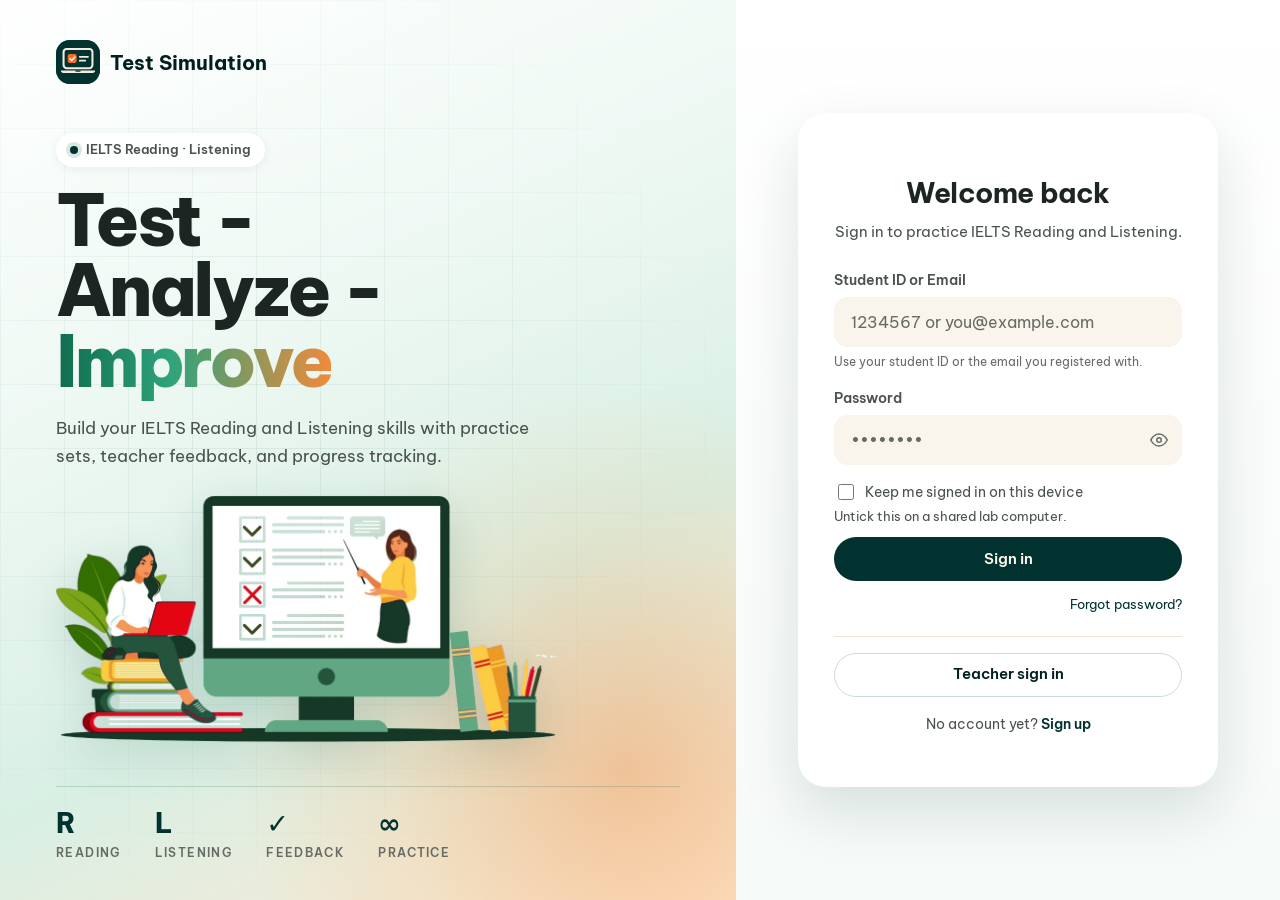
==== commit fd7ca939: "New app icon: laptop with a single check box Co-Authored-By: Claude Opus 5.5 <noreply@anthropic.com>" ====
--- a/ielts.html
+++ b/ielts.html
@@ -1,6 +1,6 @@
 <!DOCTYPE html>
-<html lang="vi"><head><meta charset="UTF-8"><link rel="icon" type="image/svg+xml" href="favicon.svg?v=20261009c"><link rel="apple-touch-icon" href="apple-touch-icon.png?v=20261009c"><meta name="viewport" content="width=device-width,initial-scale=1">
-<meta name="theme-color" content="#013230"><title>Test Simulation · IELTS Practice</title><link rel="stylesheet" href="vm-theme.css?v=20261019e">
+<html lang="vi"><head><meta charset="UTF-8"><link rel="icon" type="image/svg+xml" href="favicon.svg?v=20261120c"><link rel="apple-touch-icon" href="apple-touch-icon.png?v=20261120c"><meta name="viewport" content="width=device-width,initial-scale=1">
+<meta name="theme-color" content="#013230"><title>Test Simulation · IELTS Practice</title><link rel="stylesheet" href="vm-theme.css?v=20261120a">
 <style>
 #app{min-height:100vh}.ielts-wrap{max-width:1180px;margin:auto}.ielts-hero{background:linear-gradient(120deg,var(--vm-sand-2),var(--vm-primary-lt));color:var(--vm-ink);padding:24px;border-radius:var(--vm-r);margin-bottom:18px}.ielts-hero h2{margin:0 0 6px;font-family:var(--vm-font-display)}.ielts-hero p{margin:0;color:var(--vm-ink-2)}.il-grid{display:grid;grid-template-columns:repeat(auto-fill,minmax(250px,1fr));gap:14px}.il-card,.il-panel{background:var(--vm-surface);border:1px solid var(--vm-border-2);border-radius:var(--vm-r);padding:18px;box-shadow:var(--vm-shadow-sm)}.il-card h3{margin:5px 0;font-family:var(--vm-font-display)}.il-meta{font-size:.78rem;color:var(--vm-ink-3);margin:6px 0 12px}.il-toolbar{display:flex;gap:8px;flex-wrap:wrap;align-items:center;margin-bottom:14px}.il-practice{display:grid;grid-template-columns:minmax(300px,1fr) minmax(300px,1fr);gap:16px}.il-passage{white-space:pre-wrap;line-height:1.85;max-height:68vh;overflow:auto}.il-q{border-bottom:1px solid var(--vm-border-2);padding:12px 0}.il-q label{display:block;font-weight:650;margin-bottom:7px}.il-q input,.il-q select{width:100%}.il-badge{display:inline-block;border-radius:99px;padding:3px 9px;background:var(--vm-primary-lt);color:var(--vm-primary-dk);font-size:.7rem;font-weight:700}.il-tabs{display:flex;gap:8px;flex-wrap:wrap;margin:12px 0}.il-empty{padding:35px;text-align:center;color:var(--vm-ink-3)}.il-editor{display:grid;grid-template-columns:1fr 1fr;gap:10px}.il-editor textarea{min-height:130px;font-size:.92rem}.il-section-editor{margin:14px 0;padding:14px;border:1px solid var(--vm-border-2);border-radius:16px;background:var(--vm-surface)}.il-section-grid{display:grid;grid-template-columns:1fr 1fr;gap:12px}.il-section-grid.three{grid-template-columns:1fr 1fr 1fr}.il-section-grid textarea{width:100%;min-height:230px;resize:vertical;white-space:pre-wrap}.il-answer-key{margin-top:20px;padding-top:16px;border-top:3px solid var(--vm-primary-lt)}.il-ai-output{white-space:pre-wrap;line-height:1.7}.il-settings{max-width:720px;margin:18px auto}.il-settings label{display:block;margin:12px 0 5px;font-weight:650}.il-chart{width:100%;height:220px;border:1px solid var(--vm-border-2);border-radius:10px;background:var(--vm-surface);margin-top:10px}.il-note{font-size:.78rem;color:var(--vm-ink-3)}.il-error{color:var(--vm-danger);font-size:.84rem}.il-row{display:flex;gap:8px;align-items:center;flex-wrap:wrap}
 @media(max-width:720px){.il-practice,.il-editor,.il-section-grid,.il-section-grid.three{grid-template-columns:1fr}.il-passage{max-height:40vh}}
@@ -559,13 +559,13 @@
 @media (prefers-contrast:more){:root{--dz-line:rgba(16,42,32,.45)}.il-note,.vm-label{color:#2B3A33}}
 
 /* ═════ Palette (Nov 2026): skill colour for identity, the opposite colour (--cta) for buttons and the chosen option; cream text on orange ═════ */
-:root{--dz-bg:#F3EBDD;--dz-card:#FFFCF6;--dz-line:rgba(1,50,48,.12);--dz-ink:#1D2523;--dz-ink2:#4A524E;--dz-ink3:#676B65;--dz-green:var(--cta,#013230);--vm-ink:#1D2523;--vm-ink-2:#4A524E;--vm-ink-3:#676B65}
+:root{--cta:#013230;--cta-dk:#011F1E;--on-cta:#FFF8EC;--dz-bg:#F3EBDD;--dz-card:#FFFCF6;--dz-line:rgba(1,50,48,.12);--dz-ink:#1D2523;--dz-ink2:#4A524E;--dz-ink3:#676B65;--dz-green:var(--cta,#013230);--vm-ink:#1D2523;--vm-ink-2:#4A524E;--vm-ink-3:#676B65}
 body:not(.skill-reading):not(.skill-listening){--il-a:#013230;--il-a2:#0D5550;--il-adk:#011F1E}
-.vm-btn-primary,.vm-btn-primary:hover{background:var(--cta)!important;color:var(--on-cta)!important}
+.vm-btn-primary,.vm-btn-primary:hover{background:var(--cta)!important;color:var(--on-cta,#FFF8EC)!important}
 .vm-btn-primary:hover{background:var(--cta-dk)!important}
 .vm-input:focus,.vm-select:focus{border-color:var(--cta);box-shadow:0 0 0 4px rgba(255,106,31,.18)}
 .il-chip:hover{background:var(--il-alt)!important;color:var(--il-adk)!important;border-color:var(--il-a)!important}
-.exam-submit{background:var(--cta)!important;color:var(--on-cta)!important}
+.exam-submit{background:var(--cta)!important;color:var(--on-cta,#FFF8EC)!important}
 .exam-tag{background:#FF6A1F;color:#FFF8EC}
 .exam-top,.exam-top .exam-title,.exam-top .exam-prog{color:#FFF8EC}
 .en-n.done{background:var(--il-a)!important;border-color:var(--il-a)!important;color:#FFF8EC!important}
@@ -576,7 +576,7 @@
 .il-badge-reading{background:#E2ECE8!important;color:#013230!important}.il-badge-listening{background:#FFE6D6!important;color:#B8470C!important}
 /* test cards: the button takes the colour opposite to the card's skill, with the round arrow on every card */
 .tk-reading,.il-lib-reading{--cta:#FF6A1F;--cta-dk:#E85A12}.tk-listening,.il-lib-listening{--cta:#013230;--cta-dk:#011F1E}
-body:not(.exam-mode) .il-card .vm-btn-primary,body:not(.exam-mode) .tk .vm-btn-primary,body:not(.exam-mode) .il-toolbar a.vm-btn-primary{background:var(--cta)!important;color:var(--on-cta)!important;border:none!important;padding:5px 5px 5px 16px!important;display:inline-flex;align-items:center;gap:10px;width:auto!important;flex:none!important;align-self:flex-start;box-shadow:0 8px 18px -12px rgba(1,50,48,.55)!important}
+body:not(.exam-mode) .il-card .vm-btn-primary,body:not(.exam-mode) .tk .vm-btn-primary,body:not(.exam-mode) .il-toolbar a.vm-btn-primary{background:var(--cta)!important;color:var(--on-cta,#FFF8EC)!important;border:none!important;padding:5px 5px 5px 16px!important;display:inline-flex;align-items:center;gap:10px;width:auto!important;flex:none!important;align-self:flex-start;box-shadow:0 8px 18px -12px rgba(1,50,48,.55)!important}
 body:not(.exam-mode) .il-card .vm-btn-primary::after,body:not(.exam-mode) .tk .vm-btn-primary::after,body:not(.exam-mode) .il-toolbar a.vm-btn-primary::after{content:"↗";display:inline-grid;place-items:center;width:28px;height:28px;border-radius:50%;background:rgba(255,248,236,.22);color:#FFF8EC;font-size:.9rem;transition:transform .2s}
 body:not(.exam-mode) .il-card .vm-btn-primary:hover::after,body:not(.exam-mode) .tk .vm-btn-primary:hover::after{transform:rotate(45deg)}
 body:not(.exam-mode) .tk .tk-act .vm-btn-accent{background:#FFFCF6!important;color:var(--cta)!important;border:1.5px solid var(--cta)!important;box-shadow:none!important}
@@ -584,7 +584,7 @@
 body.skill-listening .exam-top{background:#FF6A1F!important}body.skill-reading .exam-top{background:#013230!important}
 .exam-top .exam-btn{color:#FFF8EC!important;border-color:rgba(255,248,236,.55)!important;background:rgba(255,248,236,.12)!important}
 </style>
-</head><body><div id="app"></div><script src="vm-common.js?v=20261019e"></script><script>
+</head><body><div id="app"></div><script src="vm-common.js?v=20261120c"></script><script>
 
 
 (function(){
--- a/vm-theme.css
+++ b/vm-theme.css
@@ -744,7 +744,7 @@
 th.tt-desc::after{content:'↓';opacity:1;color:var(--il-a,#0F6B4F)}
 
 /* ═════ Palette (Nov 2026): Reading #013230 · Listening #FF6A1F · cream #F3EBDD ═════
-   The skill colour (--il-a) marks identity; the opposite colour (--cta) is for buttons and the chosen option.
+   Buttons and the chosen option (--cta) take the skill colour: Reading green, Listening orange.
    Text on orange is cream (#FFF8EC). This block is last so it wins over the older layers above. */
 :root{
  --vm-primary:#013230;--vm-primary-hv:#0D5550;--vm-primary-dk:#011F1E;--vm-primary-lt:#E2ECE8;
@@ -756,9 +756,9 @@
  --il-b:#FF6A1F;--il-b2:#FF9457;--il-bdk:#B8470C;--il-blt:#FFE6D6;
  --cta:#013230;--cta-dk:#011F1E;--on-cta:#FFF8EC;
 }
-body.skill-reading{--il-a:#013230;--il-a2:#0D5550;--il-adk:#011F1E;--il-alt:#E2ECE8;--il-asoft:#EEF3F0;--il-b:#FF6A1F;--il-b2:#FF9457;--il-bdk:#B8470C;--il-blt:#FFE6D6;--cta:#FF6A1F;--cta-dk:#E85A12;--on-cta:#FFF8EC;
+body.skill-reading{--il-a:#013230;--il-a2:#0D5550;--il-adk:#011F1E;--il-alt:#E2ECE8;--il-asoft:#EEF3F0;--il-b:#FF6A1F;--il-b2:#FF9457;--il-bdk:#B8470C;--il-blt:#FFE6D6;--cta:#013230;--cta-dk:#011F1E;--on-cta:#FFF8EC;
  --vm-primary:#013230;--vm-primary-hv:#0D5550;--vm-primary-dk:#011F1E;--vm-primary-lt:#E2ECE8;--vm-border:#E3D6C1;--vm-border-2:#EDE3D3;--vm-surface-2:#FAF5EC}
-body.skill-listening{--il-a:#FF6A1F;--il-a2:#FF9457;--il-adk:#B8470C;--il-alt:#FFE1CF;--il-asoft:#FFF2E9;--il-b:#013230;--il-b2:#0D5550;--il-bdk:#011F1E;--il-blt:#E2ECE8;--cta:#013230;--cta-dk:#011F1E;--on-cta:#FFF8EC;
+body.skill-listening{--il-a:#FF6A1F;--il-a2:#FF9457;--il-adk:#B8470C;--il-alt:#FFE1CF;--il-asoft:#FFF2E9;--il-b:#013230;--il-b2:#0D5550;--il-bdk:#011F1E;--il-blt:#E2ECE8;--cta:#FF6A1F;--cta-dk:#E85A12;--on-cta:#FFF8EC;
  --vm-primary:#FF6A1F;--vm-primary-hv:#E85A12;--vm-primary-dk:#B8470C;--vm-primary-lt:#FFE1CF;--vm-border:#EBD6C2;--vm-border-2:#F2E4D6;--vm-surface-2:#FFF6EE}
 html body{background:#F3EBDD;background-image:none}
 body::before,body::after{display:none}
